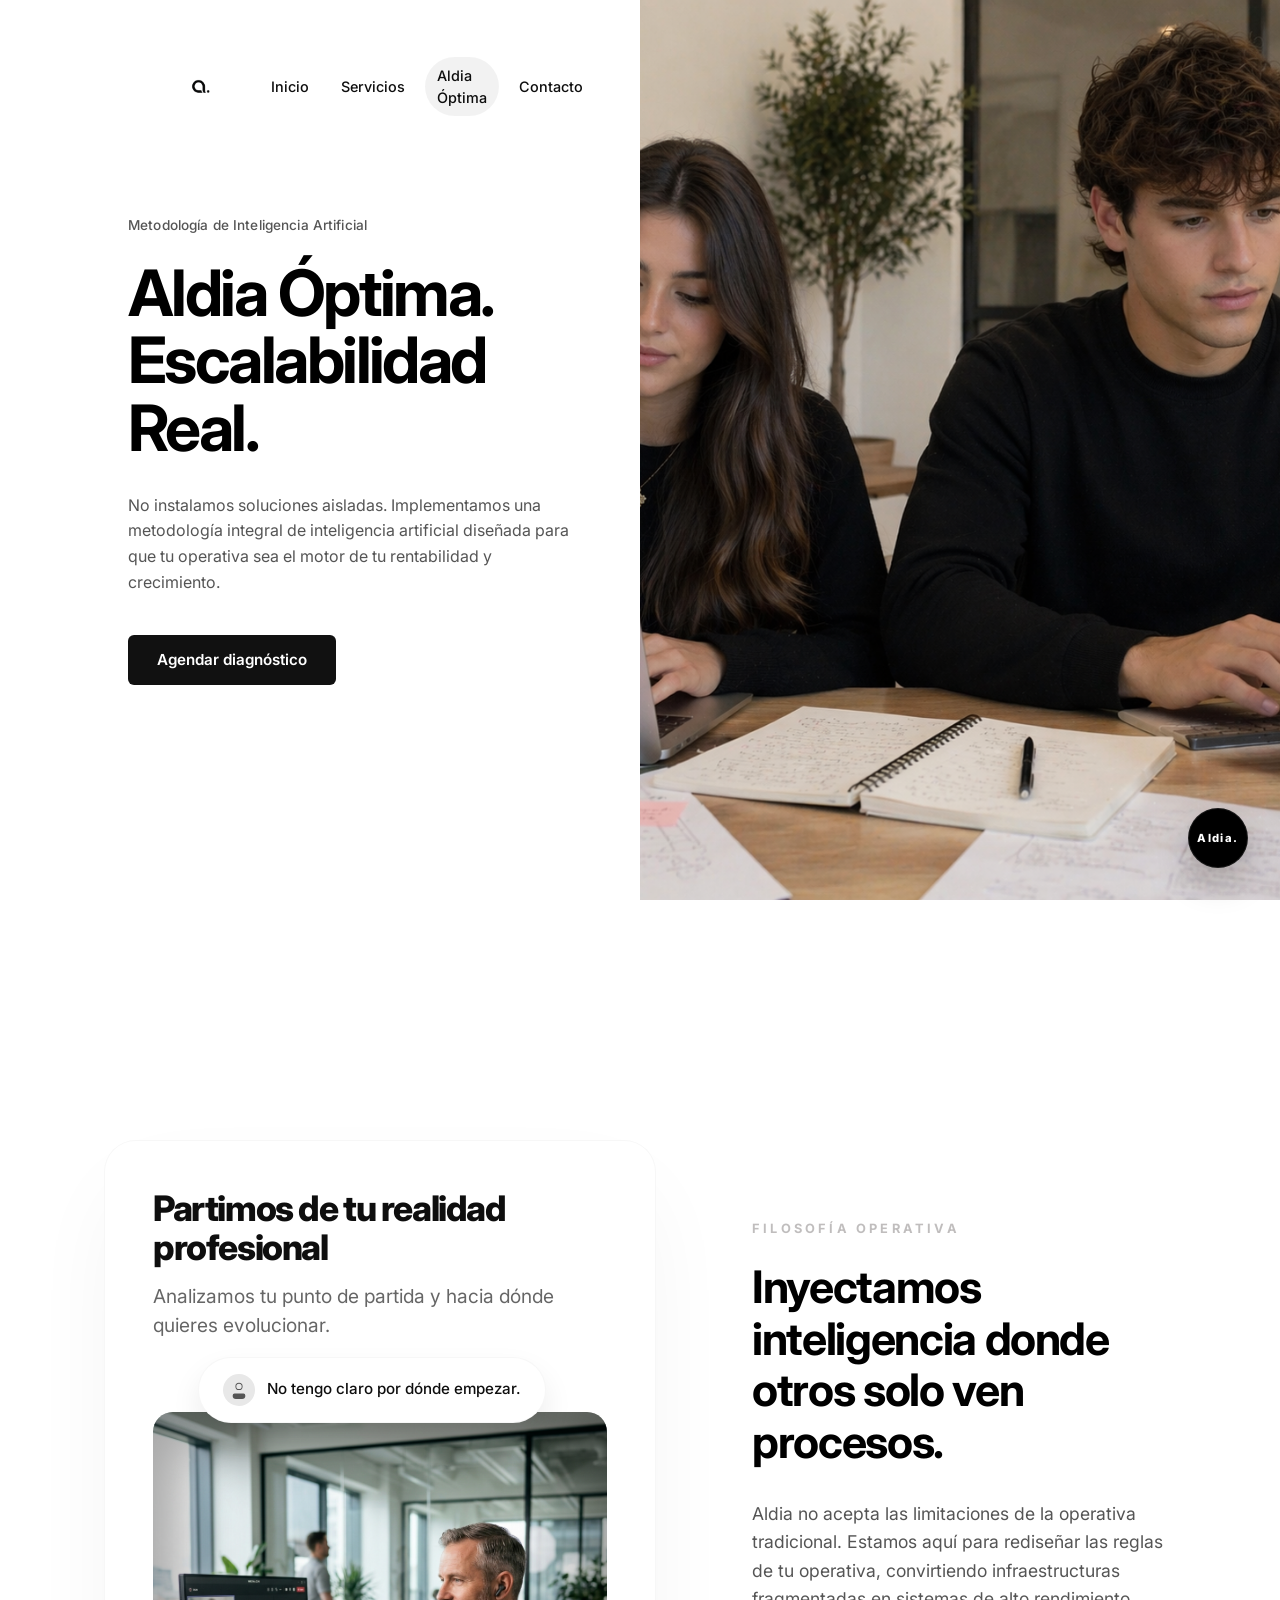
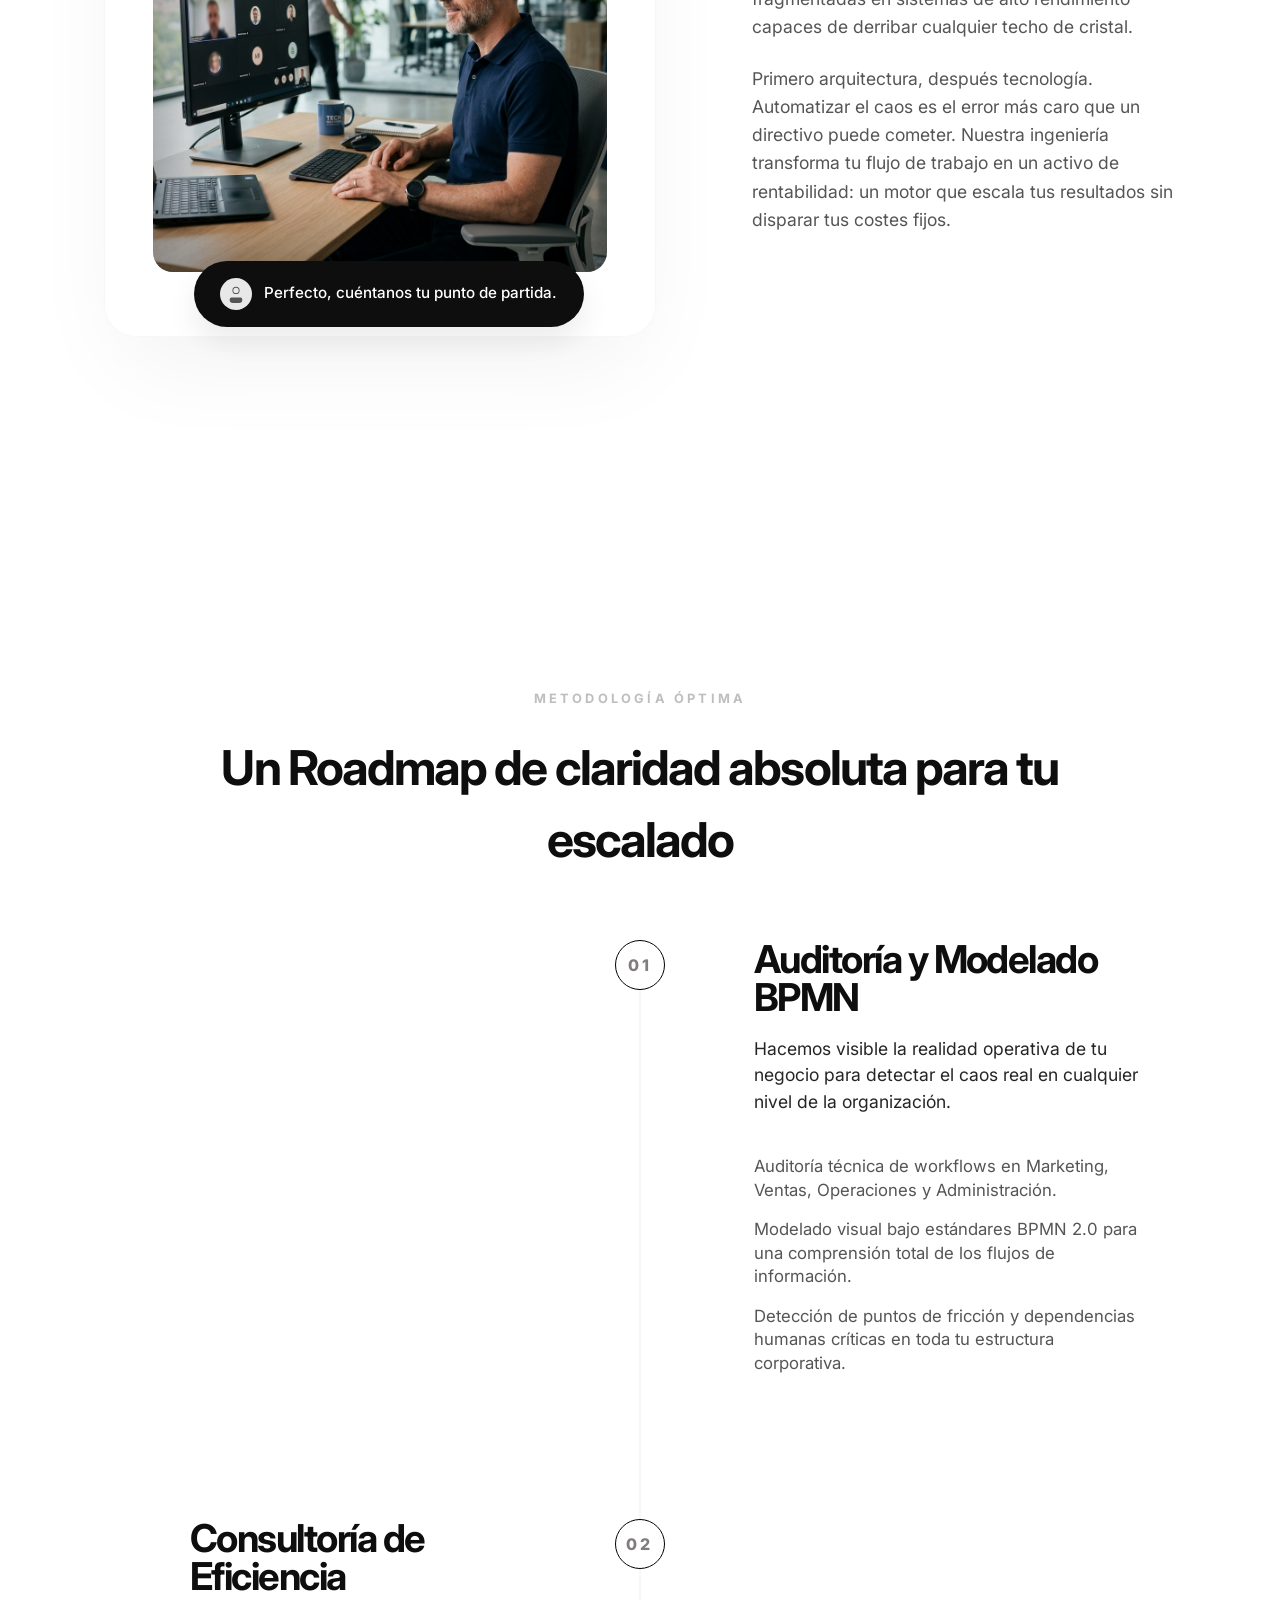
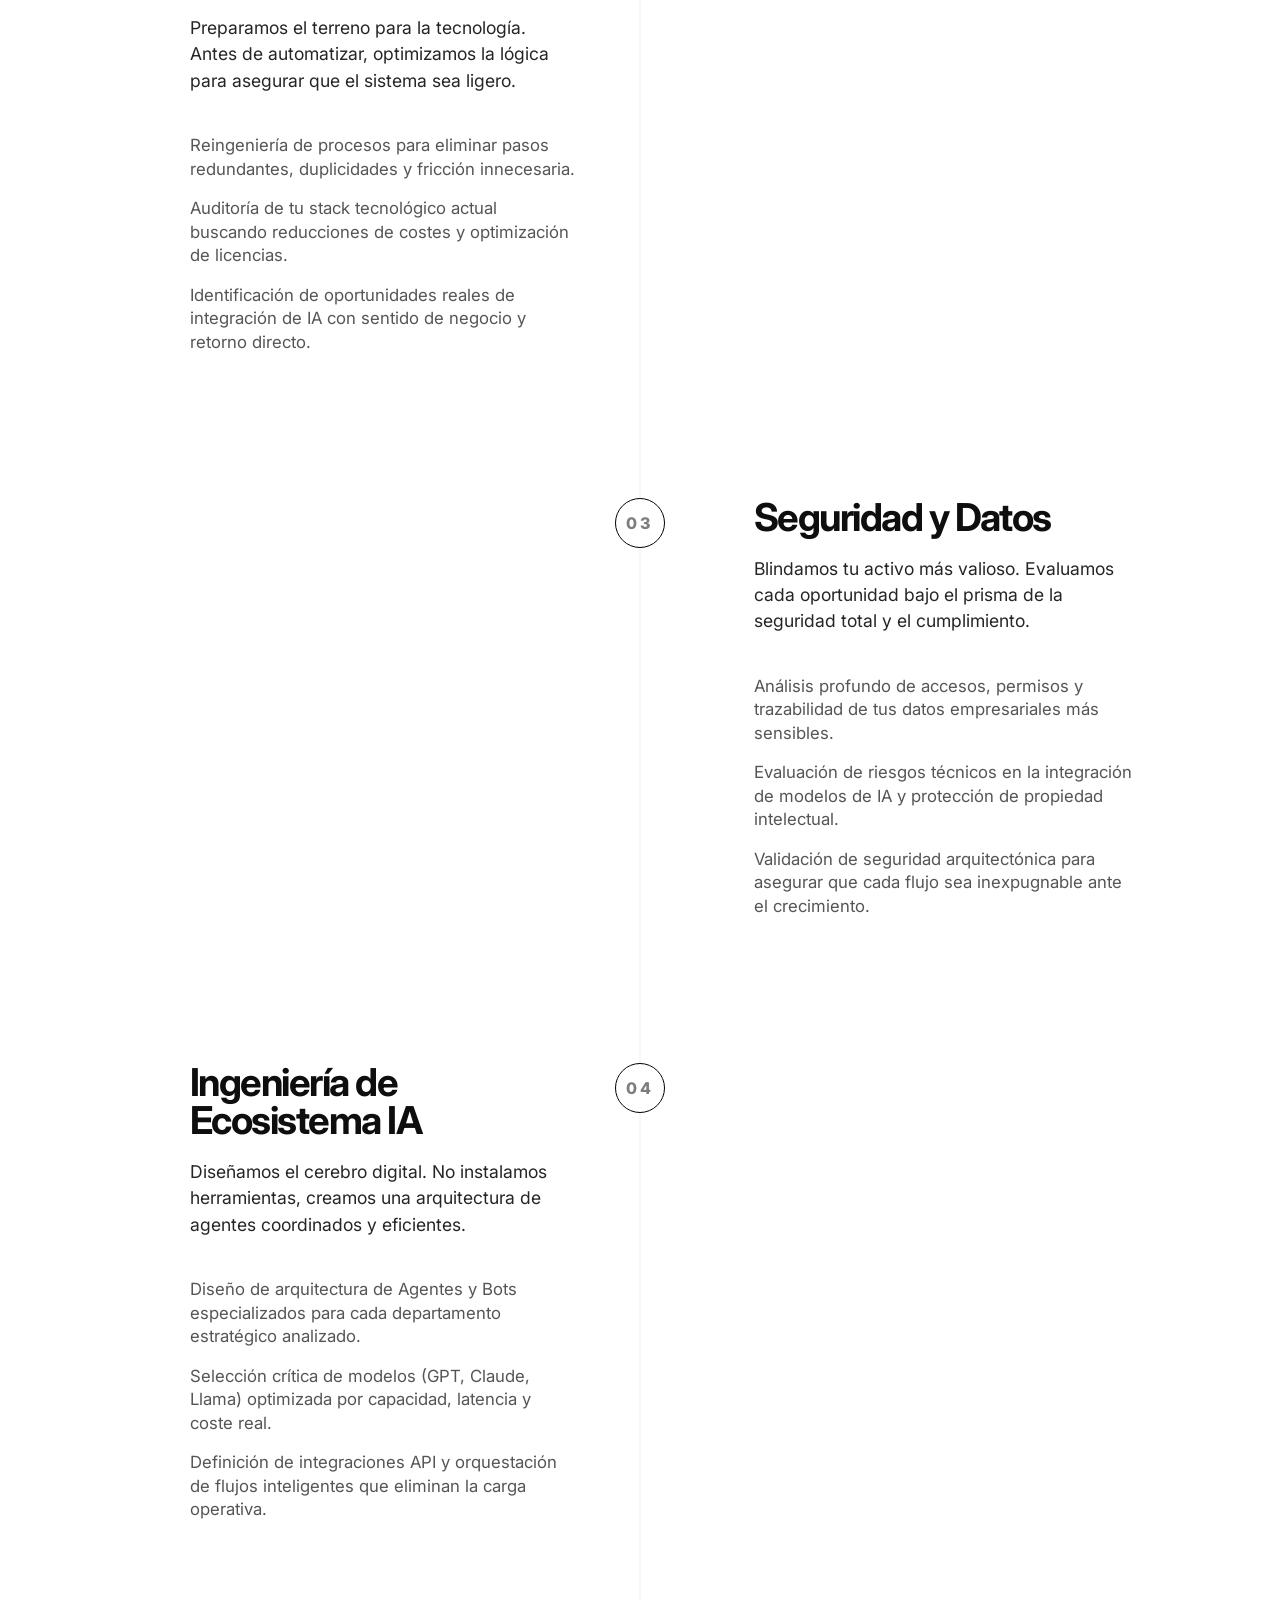
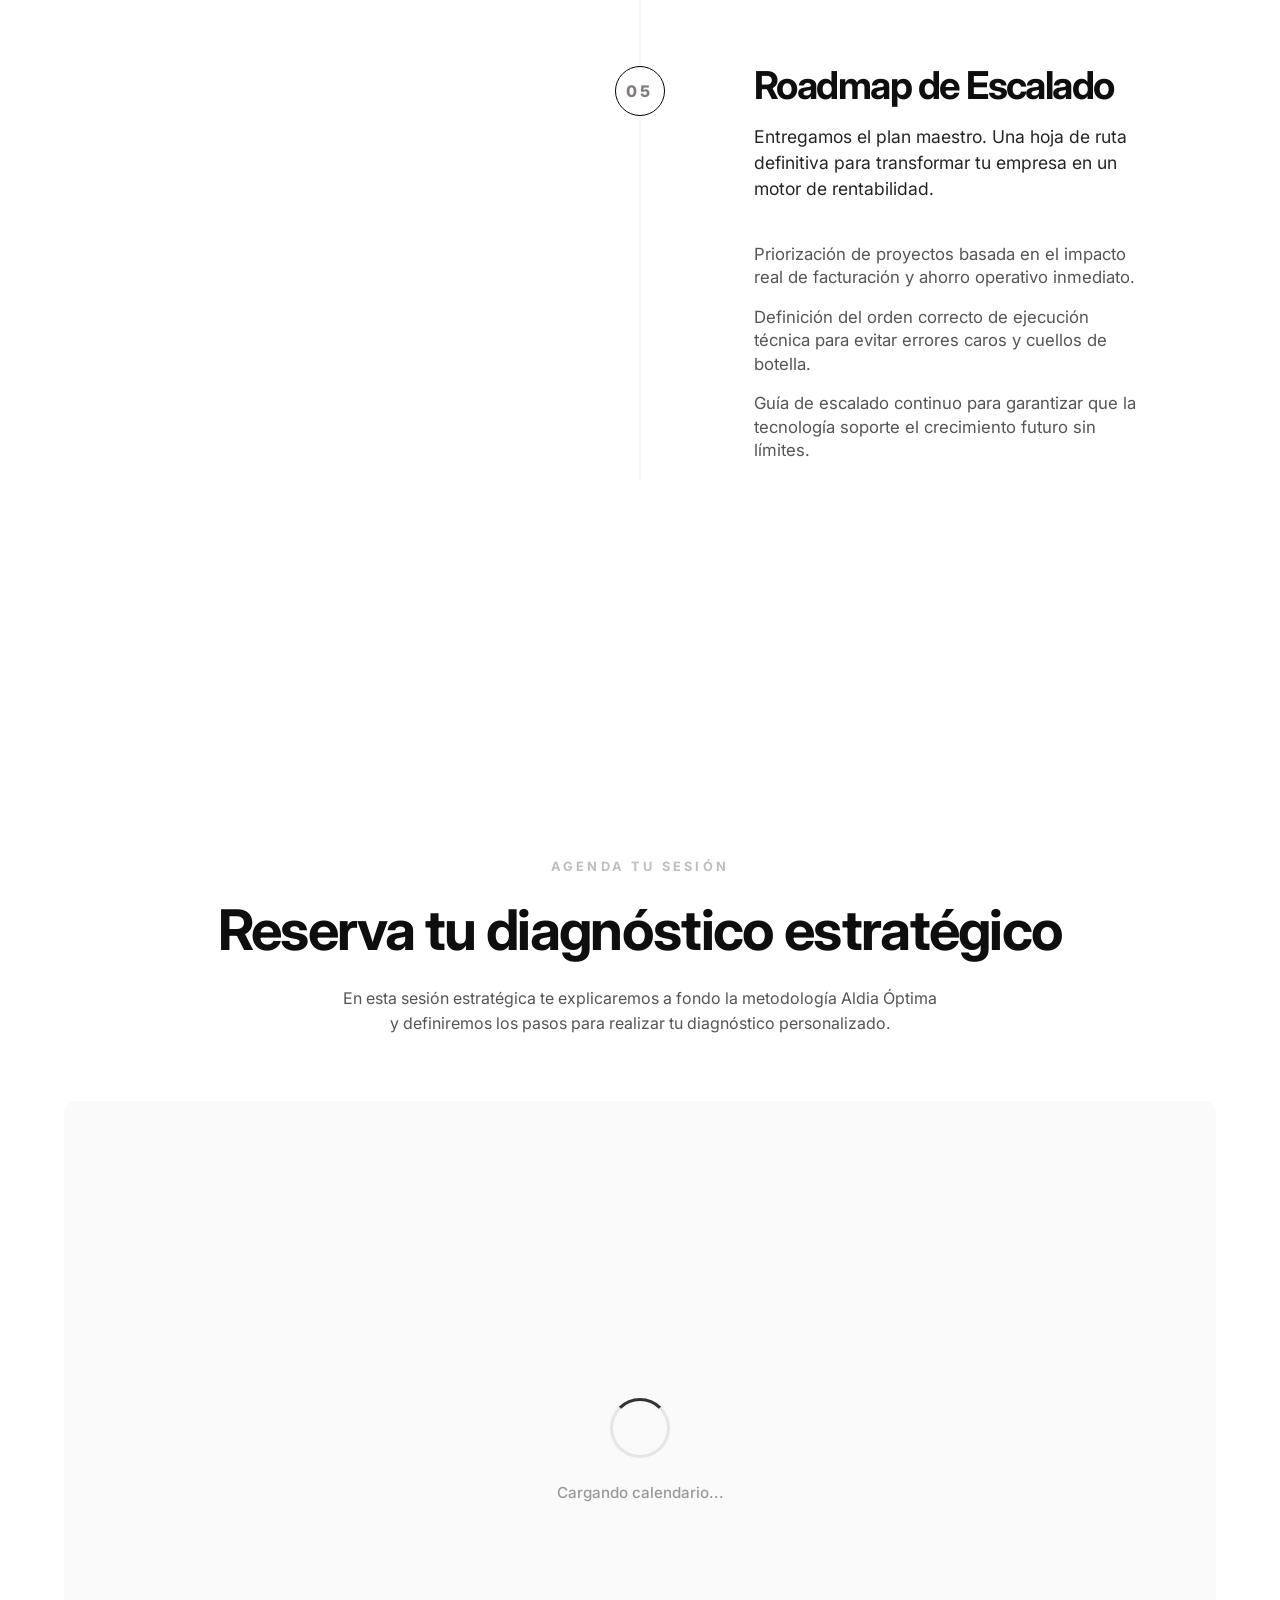
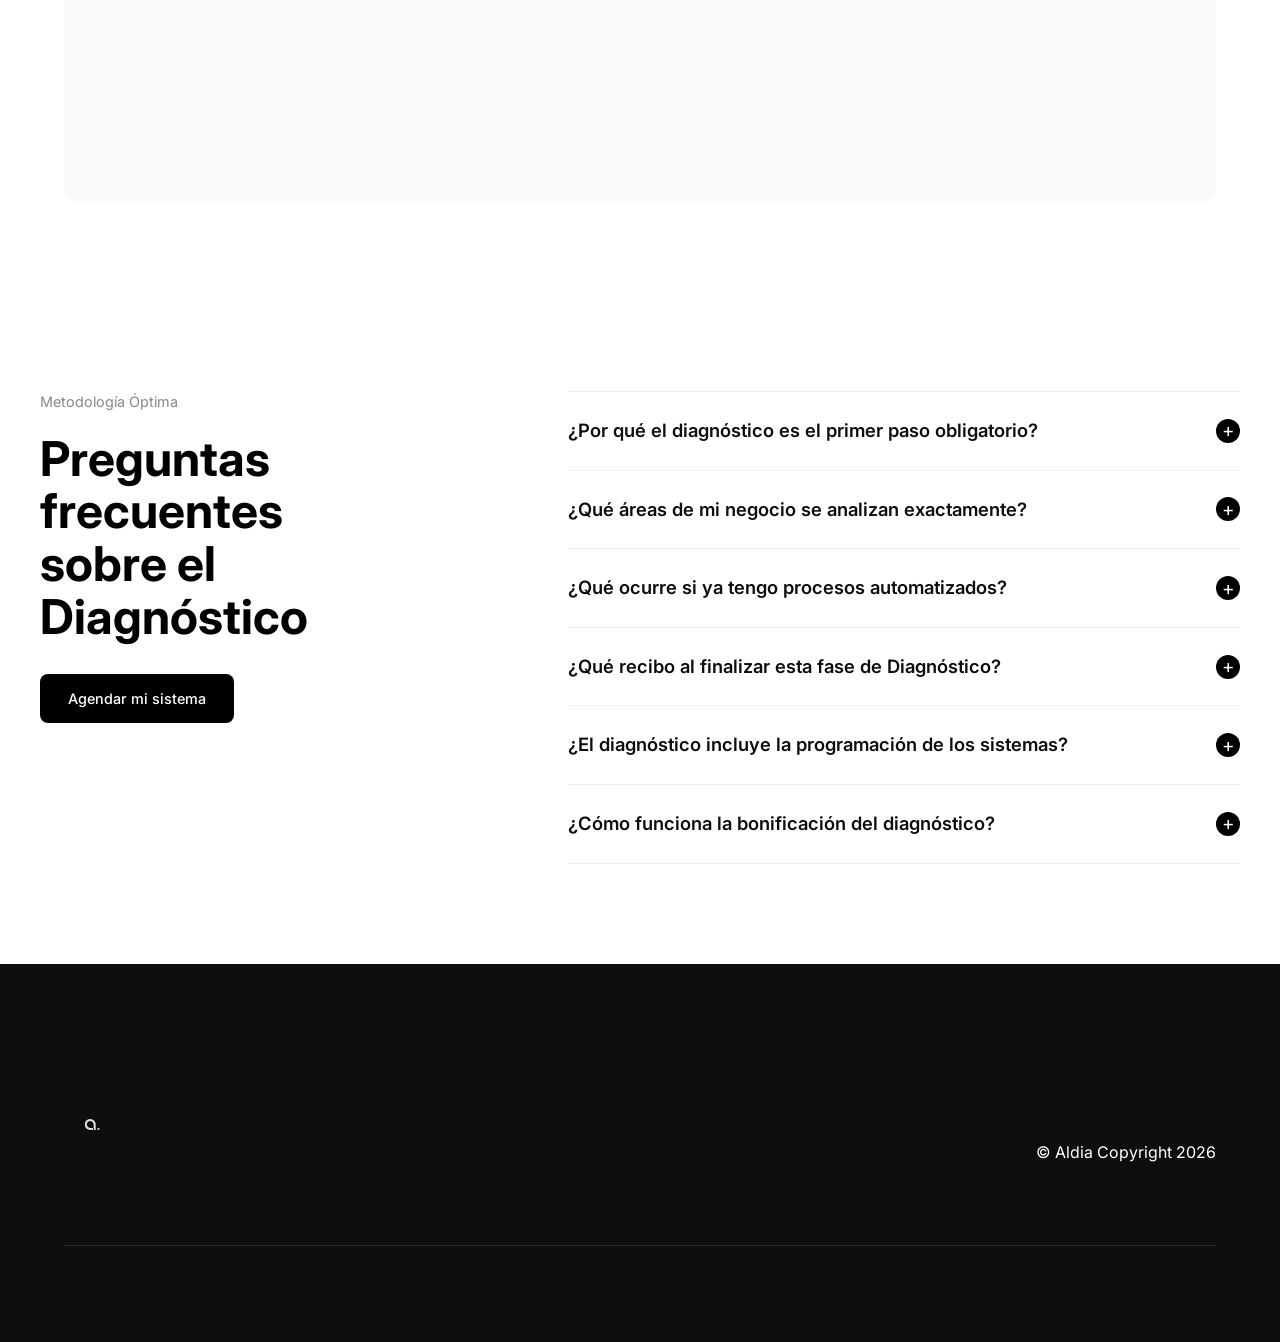
==== Documents/Freelance/Aldia/aldiaooptima.html @ ea944f13 "sdasd" ====
<!DOCTYPE html>
<html lang="es">

<head>
  <meta charset="UTF-8">
  <meta name="viewport" content="width=device-width, initial-scale=1.0">
  <title>Aldia Óptima - Metodología de Inteligencia Artificial</title>

  <!-- Fuente moderna (Inter) -->
  <link rel="preconnect" href="https://fonts.googleapis.com">
  <link rel="preconnect" href="https://fonts.gstatic.com" crossorigin>
  <link href="https://fonts.googleapis.com/css2?family=Inter:wght@400;500;600;700;800&display=swap" rel="stylesheet">

  <!-- Preconnect Calendly para carga rápida -->
  <link rel="preconnect" href="https://calendly.com">
  <link rel="preconnect" href="https://assets.calendly.com">
  <link rel="dns-prefetch" href="https://calendly.com">
  <link rel="dns-prefetch" href="https://assets.calendly.com">
  <link rel="preload" href="https://assets.calendly.com/assets/external/widget.js" as="script">
  <link rel="preload" href="./assets/chicossudadera.png" as="image" fetchpriority="high">
  
  <!-- Estilos -->
  <link rel="stylesheet" href="./styles/style.css">
  <link rel="stylesheet" href="./styles/preload.css">
  <style>
    /* Navbar solo en la zona blanca (izquierda) */
    .navbar {
      width: 50%;
      justify-content: flex-start;
      display: flex;
    }

    .nav-container {
      justify-content: flex-start;
      margin-left: 80px;
      margin-top: 30px;
      max-width: none;
    }

    /* Estilos Booking (Calendly) */
    .booking-section {
      padding: var(--section-padding) 5%;
      background-color: var(--bg-white);
    }

    .booking-container {
      max-width: var(--container-max);
      margin: 0 auto;
    }

    .booking-header {
      margin-bottom: 4rem;
      text-align: center;
    }

    .booking-header h2 {
      font-size: var(--font-h2);
      line-height: 1.1;
      margin-bottom: 1.5rem;
      letter-spacing: -0.03em;
    }

    .booking-header p {
      font-size: var(--font-body);
      color: var(--text-muted);
      max-width: 600px;
      margin: 0 auto;
      line-height: 1.6;
    }

    @media (max-width: 768px) {
      .booking-section {
        padding: 4rem 5%;
      }

      .calendly-inline-widget {
        height: 600px !important;
      }
    }

    /* Estilos para la Card de Realidad Profesional */
    .optima-real-card {
      background: white;
      border-radius: 32px;
      padding: 3rem;
      box-shadow: 0 40px 100px -20px rgba(0, 0, 0, 0.06);
      display: flex;
      flex-direction: column;
      gap: 2.5rem;
      width: 100%;
      border: 1px solid rgba(0, 0, 0, 0.03);
    }

    .optima-card-header h3 {
      font-size: 2.2rem;
      font-weight: 800;
      line-height: 1.1;
      margin-bottom: 1rem;
      letter-spacing: -0.04em;
    }

    .optima-card-header p {
      font-size: 1.2rem;
      color: #666;
      line-height: 1.5;
    }

    .optima-card-video {
      position: relative;
      border-radius: 20px;
      aspect-ratio: 16/10;
      background: #f0f0f0;
      margin-bottom: 1rem;
    }

    .optima-card-video::after {
      content: '';
      position: absolute;
      inset: 0;
      border-radius: 20px;
      box-shadow: inset 0 0 60px 30px rgba(0, 0, 0, 0.35);
      pointer-events: none;
      z-index: 3;
    }

    .optima-card-video img {
      width: 100%;
      height: 100%;
      object-fit: cover;
      border-radius: 20px;
    }

    .chat-bubble {
      position: absolute;
      background: white;
      padding: 1rem 1.5rem;
      border-radius: 100px;
      font-size: 0.95rem;
      font-weight: 500;
      box-shadow: 0 15px 30px rgba(0, 0, 0, 0.08);
      display: flex;
      align-items: center;
      gap: 12px;
      z-index: 5;
      white-space: nowrap;
    }

    .chat-icon {
      width: 32px;
      height: 32px;
      border-radius: 50%;
      display: flex;
      align-items: center;
      justify-content: center;
      flex-shrink: 0;
    }

    .chat-icon-user {
      background: #e8e8e8;
    }

    .chat-icon-user svg {
      width: 18px;
      height: 18px;
      fill: #555;
    }

    .chat-icon-aldia {
      background: white;
      background-image: url('./assets/logo.png');
      background-size: 60%;
      background-repeat: no-repeat;
      background-position: center;
    }

    .chat-user {
      top: -12%;
      left: 10%;
    }

    .chat-aldia {
      bottom: -12%;
      right: 5%;
      background: #0e0e0e;
      color: white;
      padding: 1rem 1.6rem;
    }

    .video-overlay-icon {
      position: absolute;
      bottom: 20px;
      left: 20px;
      background: rgba(255, 255, 255, 0.15);
      backdrop-filter: blur(12px);
      -webkit-backdrop-filter: blur(12px);
      padding: 10px;
      border-radius: 12px;
      display: flex;
      border: 1px solid rgba(255, 255, 255, 0.2);
    }

    /* Ajustes móviles */
    @media (max-width: 768px) {

      /* Navbar: full width on mobile */
      .navbar {
        width: 100% !important;
      }

      .nav-container {
        margin-left: 20px !important;
        margin-top: 15px !important;
      }

      /* Hero intro: stack vertically */
      .optima-intro-full {
        margin-bottom: 4rem !important;
      }

      .optima-intro-content {
        padding: 40px 6% !important;
      }

      .optima-main-title {
        font-size: clamp(2rem, 7vw, 2.8rem) !important;
      }

      .optima-main-desc {
        font-size: 0.95rem !important;
        max-width: 100% !important;
      }

      /* Card de Realidad Profesional */
      .optima-real-card {
        padding: 2.5rem 8% !important;
        border-radius: 0 !important; /* Sin bordes redondeados en los lados para ser full-width */
        width: 100% !important;
        border-left: none;
        border-right: none;
        gap: 1.5rem;
      }

      .optima-card-header h3 {
        font-size: 1.5rem;
      }

      .optima-card-header p {
        font-size: 1rem;
      }

      .optima-logic {
        padding: 0 !important; /* Quitamos padding lateral para que la foto ocupe todo el ancho */
        gap: 3rem !important;
        margin-bottom: 5rem !important;
      }

      .optima-logic-text {
        padding: 0 8%; /* Mantenemos el padding solo para el texto de abajo */
      }

      .optima-card-video {
        aspect-ratio: 16/12;
        margin-top: 1rem !important;
      }

      .optima-card-video::after {
        box-shadow: inset 0 0 40px 20px rgba(0, 0, 0, 0.3);
      }

      .optima-step-num {
        width: 36px !important;
        height: 36px !important;
        font-size: 0.8rem !important;
      }

      /* Ocultar burbujas en móvil */
      .chat-bubble {
        display: none !important;
      }

      /* Roadmap Mobile Padding */
      .optima-timeline-section {
        padding: 4rem 10% !important;
      }

      .optima-step {
        margin-bottom: 4rem !important;
      }

      .mobile-hide {
        display: none !important;
      }

      /* Booking / Calendly */
      .booking-section {
        padding: 4rem 5%;
      }

      .booking-header {
        margin-bottom: 2rem;
      }

      .booking-header h2 {
        font-size: 1.8rem !important;
      }

      .booking-header p {
        font-size: 0.9rem;
      }

      .calendly-inline-widget {
        height: 600px !important;
      }

      /* FAQ */
      .faq-container {
        flex-direction: column !important;
        gap: 2rem !important;
      }

      .faq-left {
        text-align: left !important;
      }

      .faq-title {
        font-size: 1.6rem !important;
      }

      .faq-question h3 {
        font-size: 0.88rem !important;
      }

      .faq-answer {
        font-size: 0.85rem !important;
      }

      /* Footer */
      .main-footer {
        padding: 3rem 5% !important;
      }

      @media (max-width: 768px) {
        #aldia-chat-window {
          width: calc(100vw - 2rem);
          height: 60vh;
          right: 1rem;
          bottom: 5.5rem;
        }
        #aldia-chat-trigger {
          bottom: 1.5rem;
          right: 1.5rem;
        }
      }
    }
  </style>
</head>

<body>

  <!-- Global Preloader -->
  <div class="aldia-preloader" id="aldiaPreloader">
    <div class="preload-brand">
      <span class="preload-text">aldia</span><div class="preload-dot"></div>
    </div>
  </div>

  <!-- ========== NAVBAR ========== -->
  <header class="navbar">
    <nav class="nav-container">
      <ul class="nav-links">
        <li>
          <a href="index.html" class="nav-logo-link">
            <img src="./assets/logo.png" alt="Aldia Logo" class="nav-logo">
          </a>
        </li>
        <li><a href="index.html">Inicio</a></li>
        <li class="has-dropdown">
          <a href="servicios.html">Servicios</a>
          <div class="dropdown-menu">
            <span class="dropdown-title">Nuestros Servicios</span>
            <ul class="dropdown-list">
              <li><a href="servicios.html#diagnostico" class="dropdown-item">Diagnóstico Personalizado
                  <span>→</span></a></li>
              <li><a href="servicios.html#automatizacion" class="dropdown-item">Automatización de Procesos
                  <span>→</span></a></li>
              <li><a href="servicios.html#bots" class="dropdown-item">Bots con IA <span>→</span></a></li>
              <li><a href="servicios.html#corporativa" class="dropdown-item">Web Corporativa <span>→</span></a></li>
              <li><a href="servicios.html#powerapps" class="dropdown-item">Microsoft Power Platform <span>→</span></a>
              </li>
            </ul>
          </div>
        </li>
        <li><a href="aldiaooptima.html" class="active">Aldia Óptima</a></li>
        <li><a href="index.html#contact-section">Contacto</a></li>
      </ul>
    </nav>
  </header>

  <!-- ========== MOBILE NAV ========== -->
  <button class="mobile-toggle" id="menuToggle">
    <svg viewBox="0 0 24 24" fill="none" stroke="currentColor" stroke-width="2" stroke-linecap="round" stroke-linejoin="round">
      <line x1="3" y1="12" x2="21" y2="12"></line>
      <line x1="3" y1="6" x2="21" y2="6"></line>
      <line x1="3" y1="18" x2="21" y2="18"></line>
    </svg>
  </button>

  <div class="mobile-overlay" id="mobileOverlay">
    <div class="mobile-overlay-header">
      <img src="./assets/logo.png" alt="Aldia Logo" class="mobile-logo">
      <button class="close-mobile-menu" id="closeMenu">&times;</button>
    </div>
    <nav>
      <ul class="mobile-nav-links">
        <li><a href="index.html">Inicio</a></li>
        <li><a href="servicios.html">Servicios</a></li>
        <li><a href="aldiaooptima.html" class="active">Aldia Óptima</a></li>
        <li><a href="index.html#contact-section">Contacto</a></li>
      </ul>
    </nav>
  </div>

  <script>
    const menuToggle = document.getElementById('menuToggle');
    const mobileOverlay = document.getElementById('mobileOverlay');
    const closeMenu = document.getElementById('closeMenu');

    menuToggle.addEventListener('click', () => {
      mobileOverlay.classList.add('active');
      document.body.style.overflow = 'hidden';
    });

    closeMenu.addEventListener('click', () => {
      mobileOverlay.classList.remove('active');
      document.body.style.overflow = '';
    });

    document.querySelectorAll('.mobile-nav-links a').forEach(link => {
      link.addEventListener('click', () => {
        mobileOverlay.classList.remove('active');
        document.body.style.overflow = '';
      });
    });
  </script>

  <!-- ========== HERO ÓPTIMA ========== -->
  <section class="optima-section">
    <!-- 1. Intro Split (Copia exacta de Hero index, pero invertido 50/50) -->
    <div class="optima-intro-full">
      <div class="optima-intro-content reveal-up">
        <span class="optima-hero-tag">Metodología de Inteligencia Artificial</span>
        <h2 class="optima-main-title">Aldia Óptima.<br>Escalabilidad Real.</h2>
        <p class="optima-main-desc">No instalamos soluciones aisladas. Implementamos una metodología integral de
          inteligencia artificial diseñada para que tu operativa sea el motor de tu rentabilidad y crecimiento.</p>
        <a href="#calendly" class="optima-hero-btn">Agendar diagnóstico</a>
      </div>
      <div class="optima-intro-visual">
        <img src="./assets/chicossudadera.png" alt="Equipo Aldia Óptima" fetchpriority="high" loading="eager">
      </div>
    </div>

    <div class="optima-container">
      <!-- 3. Philosophy Split (Optimized) -->
      <div class="optima-logic">
        <div class="optima-logic-visuals reveal-up">
          <!-- Card Visual (Realidad Profesional) -->
          <div class="optima-real-card">
            <div class="optima-card-header">
              <h3>Partimos de tu realidad profesional</h3>
              <p>Analizamos tu punto de partida y hacia dónde quieres evolucionar.</p>
            </div>

            <!-- Foto de Aldia Óptima (Diagnóstico) -->


            <div class="optima-card-video" style="margin-top: 2rem;">
              <img src="./assets/video_call_diagnostico.png" alt="Diagnóstico Aldia">
              <div class="chat-bubble chat-user">
                <div class="chat-icon chat-icon-user">
                  <svg xmlns="http://www.w3.org/2000/svg" viewBox="0 0 20 20">
                    <path
                      d="M10 2a4 4 0 100 8 4 4 0 000-8zM7 6a3 3 0 116 0 3 3 0 01-6 0zm-2 8a2 2 0 00-2 2v1c0 1.691 1.283 3 3.5 3h7c2.217 0 3.5-1.309 3.5-3v-1a2 2 0 00-2-2H5z" />
                  </svg>
                </div>
                <span>No tengo claro por dónde empezar.</span>
              </div>
              <div class="chat-bubble chat-aldia">
                <div class="chat-icon chat-icon-user">
                  <svg xmlns="http://www.w3.org/2000/svg" viewBox="0 0 20 20">
                    <path
                      d="M10 2a4 4 0 100 8 4 4 0 000-8zM7 6a3 3 0 116 0 3 3 0 01-6 0zm-2 8a2 2 0 00-2 2v1c0 1.691 1.283 3 3.5 3h7c2.217 0 3.5-1.309 3.5-3v-1a2 2 0 00-2-2H5z" />
                  </svg>
                </div>
                <span>Perfecto, cuéntanos tu punto de partida.</span>
              </div>
            </div>
          </div>

        </div>
        <div class="optima-logic-text reveal-up delay-1">
          <span class="optima-tag">Filosofía Operativa</span>
          <h2>Inyectamos inteligencia donde otros solo ven procesos.</h2>
          <p>Aldia no acepta las limitaciones de la operativa tradicional. Estamos aquí para rediseñar las reglas de tu
            operativa, convirtiendo infraestructuras fragmentadas en sistemas de alto rendimiento capaces de derribar
            cualquier techo de cristal.</p>
          <p class="mobile-hide">Primero arquitectura, después tecnología. Automatizar el caos es el error más caro que un directivo puede
            cometer. Nuestra ingeniería transforma tu flujo de trabajo en un activo de rentabilidad: un motor que escala
            tus resultados sin disparar tus costes fijos.</p>
        </div>
      </div>

      <!-- 4. Timeline Process (Expanded & Authoritative) -->
      <div class="optima-timeline-section">
        <div class="optima-timeline-header reveal-up">
          <span class="optima-tag">Metodología Óptima</span>
          <h2>Un Roadmap de claridad absoluta para tu escalado</h2>
        </div>

        <div class="optima-timeline-container">
          <div class="optima-timeline-line"></div>

          <!-- Phase 1 -->
          <div class="optima-step reveal-up">
            <span class="optima-step-num">01</span>
            <div class="optima-step-content">
              <h3>Auditoría y Modelado BPMN</h3>
              <p>Hacemos visible la realidad operativa de tu negocio para detectar el caos real en cualquier nivel de la
                organización.</p>
              <ul class="optima-step-list">
                <li>Auditoría técnica de workflows en Marketing, Ventas, Operaciones y Administración.</li>
                <li>Modelado visual bajo estándares BPMN 2.0 para una comprensión total de los flujos de información.
                </li>
                <li>Detección de puntos de fricción y dependencias humanas críticas en toda tu estructura corporativa.
                </li>
              </ul>
            </div>
          </div>

          <!-- Phase 2 -->
          <div class="optima-step reveal-up">
            <span class="optima-step-num">02</span>
            <div class="optima-step-content">
              <h3>Consultoría de Eficiencia</h3>
              <p>Preparamos el terreno para la tecnología. Antes de automatizar, optimizamos la lógica para asegurar que
                el sistema sea ligero.</p>
              <ul class="optima-step-list">
                <li>Reingeniería de procesos para eliminar pasos redundantes, duplicidades y fricción innecesaria.</li>
                <li>Auditoría de tu stack tecnológico actual buscando reducciones de costes y optimización de licencias.
                </li>
                <li>Identificación de oportunidades reales de integración de IA con sentido de negocio y retorno
                  directo.</li>
              </ul>
            </div>
          </div>

          <!-- Phase 3 -->
          <div class="optima-step reveal-up">
            <span class="optima-step-num">03</span>
            <div class="optima-step-content">
              <h3>Seguridad y Datos</h3>
              <p>Blindamos tu activo más valioso. Evaluamos cada oportunidad bajo el prisma de la seguridad total y el
                cumplimiento.</p>
              <ul class="optima-step-list">
                <li>Análisis profundo de accesos, permisos y trazabilidad de tus datos empresariales más sensibles.</li>
                <li>Evaluación de riesgos técnicos en la integración de modelos de IA y protección de propiedad
                  intelectual.</li>
                <li>Validación de seguridad arquitectónica para asegurar que cada flujo sea inexpugnable ante el
                  crecimiento.</li>
              </ul>
            </div>
          </div>

          <!-- Phase 4 -->
          <div class="optima-step reveal-up">
            <span class="optima-step-num">04</span>
            <div class="optima-step-content">
              <h3>Ingeniería de Ecosistema IA</h3>
              <p>Diseñamos el cerebro digital. No instalamos herramientas, creamos una arquitectura de agentes
                coordinados y eficientes.</p>
              <ul class="optima-step-list">
                <li>Diseño de arquitectura de Agentes y Bots especializados para cada departamento estratégico
                  analizado.</li>
                <li>Selección crítica de modelos (GPT, Claude, Llama) optimizada por capacidad, latencia y coste real.
                </li>
                <li>Definición de integraciones API y orquestación de flujos inteligentes que eliminan la carga
                  operativa.</li>
              </ul>
            </div>
          </div>

          <!-- Phase 5 -->
          <div class="optima-step reveal-up">
            <span class="optima-step-num">05</span>
            <div class="optima-step-content">
              <h3>Roadmap de Escalado</h3>
              <p>Entregamos el plan maestro. Una hoja de ruta definitiva para transformar tu empresa en un motor de
                rentabilidad.</p>
              <ul class="optima-step-list">
                <li>Priorización de proyectos basada en el impacto real de facturación y ahorro operativo inmediato.
                </li>
                <li>Definición del orden correcto de ejecución técnica para evitar errores caros y cuellos de botella.
                </li>
                <li>Guía de escalado continuo para garantizar que la tecnología soporte el crecimiento futuro sin
                  límites.</li>
              </ul>
            </div>
          </div>
        </div>
      </div>
    </div>
  </section>

  <!-- ========== SECTION: BOOKING (CALENDLY) ========== -->
  <section class="booking-section reveal-up" id="calendly">
    <div class="booking-container">
      <div class="booking-header">
        <span class="optima-tag">Agenda tu sesión</span>
        <h2>Reserva tu diagnóstico estratégico</h2>
        <p>En esta sesión estratégica te explicaremos a fondo la metodología Aldia Óptima y definiremos los pasos para
          realizar tu diagnóstico personalizado.</p>
      </div>

      <!-- Principio del widget integrado de Calendly -->
      <div class="calendly-wrapper" style="position: relative; min-height: 700px;">
        <!-- Skeleton loader -->
        <div class="calendly-skeleton" id="calendly-skeleton"
          style="position: absolute; inset: 0; display: flex; flex-direction: column; align-items: center; justify-content: center; gap: 1.5rem; background: #fafafa; border-radius: 12px;">
          <div
            style="width: 60px; height: 60px; border: 3px solid #e5e5e5; border-top-color: #333; border-radius: 50%; animation: spin 0.8s linear infinite;">
          </div>
          <p style="color: #999; font-size: 0.95rem; font-weight: 500;">Cargando calendario...</p>
        </div>
        <style>
          @keyframes spin {
            to {
              transform: rotate(360deg);
            }
          }
        </style>
        <div class="calendly-inline-widget" data-url="https://calendly.com/aldiasoftware/45min"
          style="min-width:320px;height:700px; border: none; border-radius: 12px; overflow: hidden;">
        </div>
      </div>
      <script type="text/javascript" src="https://assets.calendly.com/assets/external/widget.js" async
        onload="setTimeout(function(){ var s = document.getElementById('calendly-skeleton'); if(s) s.style.display='none'; }, 1500);"></script>
      <!-- Final del widget integrado de Calendly -->
    </div>
  </section>

  <!-- ========== SECTION: FAQ ========== -->
  <section class="faq-section reveal-up">
    <div class="faq-container">
      <div class="faq-left">
        <p class="faq-tag">Metodología Óptima</p>
        <h2 class="faq-title">Preguntas frecuentes<br>sobre el Diagnóstico</h2>
        <a href="#calendly" class="faq-btn">Agendar mi sistema</a>
      </div>

      <div class="faq-list">
        <div class="faq-item">
          <div class="faq-question">
            <h3>¿Por qué el diagnóstico es el primer paso obligatorio?</h3>
            <span class="faq-icon">+</span>
          </div>
          <div class="faq-answer">
            Implementar IA sobre procesos desordenados es el error más caro para un directivo. El diagnóstico
            protege tu inversión al asegurar que cada automatización se inyecte sobre una base operativa optimizada
            y segura.
          </div>
        </div>

        <div class="faq-item">
          <div class="faq-question">
            <h3>¿Qué áreas de mi negocio se analizan exactamente?</h3>
            <span class="faq-icon">+</span>
          </div>
          <div class="faq-answer">
            Auditamos las 4 áreas críticas: <strong>Marketing, Ventas, Delivery y Administración</strong>. No
            dejamos nada al azar para detectar cuellos de botella y oportunidades reales de escalado con IA.
          </div>
        </div>

        <div class="faq-item">
          <div class="faq-question">
            <h3>¿Qué ocurre si ya tengo procesos automatizados?</h3>
            <span class="faq-icon">+</span>
          </div>
          <div class="faq-answer">
            Los auditamos bajo el estándar Óptima. Analizamos su eficiencia, coste y seguridad técnica para
            integrarlos en el nuevo roadmap o sustituirlos si están frenando tu crecimiento.
          </div>
        </div>

        <div class="faq-item">
          <div class="faq-question">
            <h3>¿Qué recibo al finalizar esta fase de Diagnóstico?</h3>
            <span class="faq-icon">+</span>
          </div>
          <div class="faq-answer">
            Recibes un producto cerrado de claridad: el modelado BPMN 2.0 de tus procesos, una consultoría de
            eficiencia operativa, una auditoría técnica de ciberseguridad, el diseño de arquitectura de tu
            ecosistema de IA y el <strong>Roadmap estratégico de escalado</strong> a medida.
          </div>
        </div>

        <div class="faq-item">
          <div class="faq-question">
            <h3>¿El diagnóstico incluye la programación de los sistemas?</h3>
            <span class="faq-icon">+</span>
          </div>
          <div class="faq-answer">
            No. El diagnóstico es arquitectura y consultoría técnica. Es lo que nos permite diseñar exactamente qué
            bots y automatizaciones necesitas. La implementación técnica es la fase siguiente, que escala sobre esta
            base sólida.
          </div>
        </div>

        <div class="faq-item">
          <div class="faq-question">
            <h3>¿Cómo funciona la bonificación del diagnóstico?</h3>
            <span class="faq-icon">+</span>
          </div>
          <div class="faq-answer">
            Si decides avanzar con nosotros para ejecutar el Roadmap en los 30 días posteriores a la entrega,
            <strong>descontamos el 100% del importe del diagnóstico</strong> del presupuesto de implementación. El
            diagnóstico acaba siendo una inversión a coste cero.
          </div>
        </div>
      </div>
    </div>
  </section>

  <script>
    // FAQ Accordion
    document.querySelectorAll('.faq-item').forEach(item => {
      item.addEventListener('click', () => {
        const isActive = item.classList.contains('active');
        document.querySelectorAll('.faq-item').forEach(i => i.classList.remove('active'));
        if (!isActive) item.classList.add('active');
      });
    });
  </script>

  <!-- ========== FOOTER ========== -->
  <footer class="main-footer">
    <div class="footer-container">
      <div class="footer-middle">
        <div class="footer-logo">
          <img src="./assets/logo.png" alt="Aldia Logo">
        </div>
        <div class="footer-copyright">
          © Aldia Copyright 2026
        </div>
      </div>
    </div>
  </footer>

  </footer>

  <!-- Aldia Global Components -->
  <link rel="stylesheet" href="./styles/chat.css">
  <script src="./scripts/chat.js"></script>
  <script src="./scripts/preload.js"></script>

  <script>
    // Intersection Observer para las animaciones de scroll
    document.addEventListener("DOMContentLoaded", function () {
      const observer = new IntersectionObserver((entries) => {
        entries.forEach(entry => {
          if (entry.isIntersecting) {
            entry.target.classList.add('active');
            observer.unobserve(entry.target);
          }
        });
      }, { threshold: 0.15 });

      document.querySelectorAll('.reveal-up').forEach(el => observer.observe(el));
    });
  </script>

</body>

</html>
---- Documents/Freelance/Aldia/styles/style.css ----
/* ================= VARIABLES & RESET ================= */
section {
  overflow-x: clip;
}

:root {
  /* Colors - Refined Palette */
  --bg-color: #F7F7F7;
  --bg-white: #FFFFFF;
  --text-dark: #0e0e0e;
  --text-muted: #555555;
  --text-light: #817d7d;
  --accent: #000000;

  /* Typography */
  --font-main: 'Inter', -apple-system, BlinkMacSystemFont, 'Segoe UI', Roboto, sans-serif;

  /* Fluid Typography - Scales between 320px and 1440px */
  --font-h1: clamp(2.5rem, 6vw, 4.5rem);
  --font-h2: clamp(2rem, 5vw, 3.5rem);
  --font-h3: clamp(1.25rem, 3vw, 1.75rem);
  --font-body: clamp(1rem, 1.2vw, 1.15rem);

  /* Spacing */
  --section-padding: clamp(4rem, 10vh, 10rem);
  --container-max: 1200px;

  /* Smoothness */
  --transition: all 1s cubic-bezier(0.16, 1, 0.3, 1);
  --radius-sm: 8px;
  --radius-md: 12px;
  --radius-lg: 24px;
}

* {
  margin: 0;
  padding: 0;
  box-sizing: border-box;
  -webkit-font-smoothing: antialiased;
  -moz-osx-font-smoothing: grayscale;
}

body,
html {
  width: 100%;
  overflow-x: hidden;
  background-color: var(--bg-color);
  font-family: var(--font-main);
  color: var(--text-dark);
  scroll-behavior: smooth;
  line-height: 1.5;
}

/* Scrollbar Customization for Mac-like feel */
::-webkit-scrollbar {
  width: 8px;
}

::-webkit-scrollbar-track {
  background: transparent;
}

::-webkit-scrollbar-thumb {
  background: rgba(0, 0, 0, 0.1);
  border-radius: 10px;
}

::-webkit-scrollbar-thumb:hover {
  background: rgba(0, 0, 0, 0.2);
}

/* ================= NAVBAR (Minimalista) ================= */
.navbar {
  position: fixed;
  top: 0;
  left: 0;
  width: 100%;
  padding: 1.5rem 5%;
  z-index: 1000;
  display: flex;
  justify-content: center;
  transition: var(--transition);
  /* Safe area for iPhone notch */
  padding-top: max(1.5rem, env(safe-area-inset-top));
}

.nav-container {
  width: 100%;
  max-width: var(--container-max);
  display: flex;
  justify-content: flex-end;
  pointer-events: none;
  /* Let clicks pass through to content if not on links */
}

.nav-links {
  pointer-events: auto;
  list-style: none;
  display: flex;
  align-items: center;
  gap: 0.5rem;
  padding: 0.2rem 0.75rem;
  background: rgba(255, 255, 255, 0.7);
  backdrop-filter: blur(30px);
  -webkit-backdrop-filter: blur(30px);
  border: none;
  border-radius: 100px;
  box-shadow: none;
  transition: var(--transition);
}

.nav-links:hover {
  background: rgba(255, 255, 255, 0.9);
  box-shadow: 0 15px 18px -8px rgba(0, 0, 0, 0.5);
  transform: translateY(-2px);
}

.nav-logo-link {
  display: flex;
  align-items: center;
  margin-right: 0.5rem;
}

.nav-logo {
  height: 42px;
  width: auto;
  object-fit: contain;
}

.nav-links li {
  display: flex;
  align-items: center;
}

.nav-links a {
  text-decoration: none;
  color: var(--text-dark);
  font-weight: 500;
  font-size: 0.9rem;
  padding: 0.5rem 0.75rem;
  border-radius: 100px;
  transition: var(--transition);
  display: flex;
  align-items: center;
  gap: 4px;
}

.nav-chevron {
  font-size: 0.6rem;
  opacity: 0.5;
  transition: transform 0.3s ease;
  display: inline-block;
}

.has-dropdown:hover .nav-chevron {
  transform: rotate(180deg);
  opacity: 1;
}

.nav-links a:hover,
.nav-links a.active {
  background: rgba(0, 0, 0, 0.05);
}

/* Active link state */
.nav-links a.active {
  background: rgba(0, 0, 0, 0.05);
}

/* ================= DROPDOWN MENU ================= */
.nav-links li {
  position: relative;
}

.dropdown-menu {
  position: absolute;
  top: calc(100% + 15px);
  left: 50%;
  transform: translateX(-50%) translateY(10px);
  background: white;
  min-width: 320px;
  padding: 1.75rem;
  border-radius: var(--radius-lg);
  box-shadow: 0 40px 100px -20px rgba(0, 0, 0, 0.15), 0 30px 60px -30px rgba(0, 0, 0, 0.3);
  opacity: 0;
  visibility: hidden;
  transition: all 0.5s cubic-bezier(0.16, 1, 0.3, 1);
  z-index: 1001;
  border: 1px solid rgba(0, 0, 0, 0.05);
}

/* Arrow for the dropdown */
.dropdown-menu::before {
  content: '';
  position: absolute;
  top: -6px;
  left: 50%;
  transform: translateX(-50%) rotate(45deg);
  width: 12px;
  height: 12px;
  background: white;
  border-left: 1px solid rgba(0, 0, 0, 0.04);
  border-top: 1px solid rgba(0, 0, 0, 0.04);
}

.nav-links li:hover .dropdown-menu {
  opacity: 1;
  visibility: visible;
  transform: translateX(-50%) translateY(0);
}

/* Staggered transition for items */
.nav-links li:hover .dropdown-list li {
  opacity: 1;
  transform: translateY(0);
}

.dropdown-title {
  display: block;
  font-size: 0.75rem;
  font-weight: 700;
  color: var(--text-light);
  margin-bottom: 1rem;
  text-transform: uppercase;
  letter-spacing: 0.1em;
}

.dropdown-list {
  list-style: none;
  padding: 0;
  margin: 0;
  display: flex;
  flex-direction: column;
  gap: 0.15rem;
}

.dropdown-list li {
  display: block;
  width: 100%;
  opacity: 0;
  transform: translateY(10px);
  transition: all 0.4s cubic-bezier(0.16, 1, 0.3, 1);
}

/* Delay each item for a staggered effect */
.dropdown-list li:nth-child(1) {
  transition-delay: 0.05s;
}

.dropdown-list li:nth-child(2) {
  transition-delay: 0.1s;
}

.dropdown-list li:nth-child(3) {
  transition-delay: 0.15s;
}

.dropdown-list li:nth-child(4) {
  transition-delay: 0.2s;
}

.dropdown-list li:nth-child(5) {
  transition-delay: 0.25s;
}

.dropdown-item {
  display: flex !important;
  align-items: center;
  justify-content: space-between;
  text-decoration: none;
  color: var(--text-dark) !important;
  font-size: 0.9rem !important;
  font-weight: 500 !important;
  padding: 0.7rem 0.9rem !important;
  border-radius: var(--radius-md) !important;
  background: transparent !important;
  transition: all 0.3s ease !important;
  white-space: nowrap;
}

.dropdown-item:hover {
  background: rgba(0, 0, 0, 0.04) !important;
  padding-left: 1.2rem !important;
}

.dropdown-item span {
  opacity: 0;
  transform: translateX(-10px);
  transition: all 0.3s ease;
  font-size: 1.1rem;
}

.dropdown-item:hover span {
  opacity: 1;
  transform: translateX(0);
}

/* Services specific container for split layout (logo left, links right) */
.nav-container-servicios {
  width: 100%;
  max-width: var(--container-max);
  display: flex;
  justify-content: flex-start;
  /* Se mantiene a la izquierda */
  align-items: center;
  pointer-events: none;
}

.nav-container-servicios .nav-links {
  pointer-events: auto;
}

/* Re-apply hover styles if they were affected */
.nav-links a:hover,
.nav-links a.active {
  background: rgba(0, 0, 0, 0.05);
  opacity: 1;
}

.nav-container-servicios .nav-logo-link,
.nav-container-servicios .nav-links {
  pointer-events: auto;
}

@media (max-width: 640px) {
  .nav-container-servicios {
    flex-direction: column;
    gap: 1.5rem;
  }
}

@media (max-width: 1024px) {
  .navbar {
    padding: 1rem 5%;
  }
}

@media (max-width: 640px) {
  .nav-links {
    gap: 0.25rem;
    padding: 0.4rem 0.6rem;
  }

  .nav-links a {
    font-size: 0.8rem;
    padding: 0.4rem 0.5rem;
  }

  .nav-logo {
    height: 24px;
  }
}

/* ================= HERO SECTION ================= */
.hero {
  position: relative;
  width: 100%;
  min-height: 100vh;
  background-color: var(--bg-white);
  display: flex;
  align-items: center;
  padding: 0 10%;
  overflow: hidden;
}

.hero-image {
  position: absolute;
  top: 0;
  left: 0;
  width: 60%;
  height: 100%;
  object-fit: contain;
  object-position: left center;
  pointer-events: none;
  z-index: 1;
  opacity: 0.9;
}

.hero-content {
  position: relative;
  z-index: 2;
  margin-left: auto;
  max-width: 600px;
  text-align: right;
  animation: fadeLeft 1.4s cubic-bezier(0.16, 1, 0.3, 1) forwards;
}

.hero-content h1 {
  font-size: var(--font-h1);
  line-height: 1;
  margin-bottom: 2rem;
  font-weight: 700;
  letter-spacing: -0.04em;
  color: var(--text-dark);
}

.hero-content p {
  font-size: var(--font-body);
  line-height: 1.6;
  color: var(--text-muted);
  font-weight: 400;
  max-width: 500px;
  margin-left: auto;
}

@media (max-width: 1024px) {
  .hero {
    flex-direction: column-reverse;
    justify-content: flex-end;
    padding: 10rem 0 4rem;
    /* Removed lateral padding */
    text-align: center;
  }

  .hero-image {
    position: relative;
    width: 100%;
    height: auto;
    aspect-ratio: 4/3;
    object-fit: cover;
    object-position: center;
    margin: 3rem 0 0;
    border-radius: 0;
    /* Full bleed typically has no radius, but I'll keep it subtle if user wants it */
    box-shadow: 0 20px 40px rgba(0, 0, 0, 0.05);
  }

  .hero-content {
    margin: 0;
    text-align: center;
    max-width: 100%;
    padding: 0 5%;
    /* Re-added padding only to content */
  }

  .hero-content p {
    margin: 0 auto;
  }
}

@media (max-width: 640px) {
  .hero {
    padding-top: 8rem;
  }

  .hero-content h1 {
    margin-bottom: 1.5rem;
  }

  .hero-image {
    height: 35vh;
  }
}

/* ================= HERO SERVICIOS (Con Globo) ================= */
.hero-servicios {
  position: relative;
  width: 100%;
  min-height: 100vh;
  /* Permitir que crezca si es necesario */
  background-color: var(--bg-white);
  display: flex;
  flex-direction: column;
  align-items: center;
  justify-content: flex-start;
  padding-top: max(12rem, 18vh);
  overflow: visible;
  /* IMPORTANTE: para ver la barra negra */
  text-align: center;
}

.hero-servicios-content {
  position: relative;
  z-index: 20;
  max-width: 1400px;
  /* Aumentado aún más a petición */
  padding: 0 5%;
  margin-bottom: 8rem;
  /* Aumentamos el margen con la bola */
}

.hero-servicios-content h1 {
  font-size: var(--font-h1);
  font-weight: 500;
  /* Letras un poco más finas */
  letter-spacing: -0.04em;
  line-height: 1;
  margin-bottom: 2.5rem;
  color: var(--text-dark);
}

.hero-servicios-content p {
  font-size: var(--font-body);
  color: var(--text-muted);
  max-width: 600px;
  margin: 0 auto;
  line-height: 1.6;
  font-weight: 300;
  /* Letras un poco más finas */
}

.globe-wrapper {
  position: absolute;
  top: 0;
  left: 0;
  width: 100%;
  height: 100%;
  z-index: 10;
  pointer-events: none;
  /* Dejamos que los clicks pasen al canvas si estuviera debajo, pero el canvas está dentro */
}

.hero-globe__canvas {
  width: 100%;
  height: 100%;
  pointer-events: auto;
  /* El canvas sí recibe interacción */
}

@media (max-width: 1024px) {
  .hero-servicios {
    padding-top: 10rem;
  }

  .hero-servicios-content h1 {
    font-size: 3rem;
  }
}

@media (max-width: 640px) {
  .hero-servicios {
    padding-top: 8rem;
  }

  .hero-servicios-content h1 {
    font-size: 2.5rem;
  }

  .hero-servicios-content p {
    font-size: 1rem;
  }
}

/* ================= ABOUT SECTION (Segunda vista) ================= */
.about-section {
  background-color: var(--bg-white);
  color: var(--text-dark);
  padding: var(--section-padding) 5%;
  display: flex;
  justify-content: center;
}

.about-container {
  max-width: var(--container-max);
  width: 100%;
}

.about-tag {
  color: var(--text-light);
  font-size: 0.9rem;
  font-weight: 500;
  display: block;
  margin-bottom: 2rem;
  text-transform: uppercase;
  letter-spacing: 0.1em;
}

.about-title {
  font-size: var(--font-h2);
  font-weight: 700;
  line-height: 1.1;
  margin-bottom: 4rem;
  max-width: 900px;
  letter-spacing: -0.03em;
}

.about-grid {
  display: grid;
  grid-template-columns: 1.2fr 1fr;
  gap: 6rem;
}

.about-text p {
  color: var(--text-muted);
  font-size: var(--font-body);
  line-height: 1.6;
  margin-bottom: 2rem;
}

.about-image {
  width: 100%;
  aspect-ratio: 16/10;
  object-fit: cover;
  border-radius: var(--radius-md);
  margin-top: 2rem;
  box-shadow: 0 20px 40px rgba(0, 0, 0, 0.05);
}

.about-features {
  display: flex;
  flex-direction: column;
  gap: 3rem;
}

.feature-item {
  display: flex;
  align-items: flex-start;
  gap: 1.5rem;
  position: relative;
}

.feature-item:not(:last-child)::after {
  content: '';
  position: absolute;
  top: 1.5rem;
  bottom: -2rem;
  left: 5px;
  width: 1px;
  background-color: rgba(0, 0, 0, 0.05);
}

.feature-dot {
  width: 11px;
  height: 11px;
  background: var(--bg-white);
  border: 2px solid var(--text-dark);
  border-radius: 50%;
  margin-top: 0.5rem;
  flex-shrink: 0;
  z-index: 2;
}

.feature-item h3 {
  font-size: 1.1rem;
  font-weight: 600;
  margin-bottom: 0.5rem;
}

.feature-item p {
  font-size: 0.95rem;
  color: var(--text-muted);
  line-height: 1.5;
}

@media (max-width: 1024px) {
  .about-grid {
    grid-template-columns: 1fr;
    gap: 4rem;
  }
}

/* ================= METRICS SECTION ================= */
.metrics-section {
  background-color: var(--bg-white);
  padding: 0 5% var(--section-padding);
  display: flex;
  justify-content: center;
}

.metrics-container {
  max-width: var(--container-max);
  width: 100%;
  display: grid;
  grid-template-columns: repeat(auto-fit, minmax(220px, 1fr));
  gap: 1.5rem;
}

.metric-card {
  background-color: #F9F9F9;
  padding: 2.5rem 2rem;
  border-radius: var(--radius-md);
  transition: var(--transition);
  border: 1px solid rgba(0, 0, 0, 0.03);
}

.metric-card:hover {
  transform: translateY(-8px);
  background: var(--bg-white);
  box-shadow: 0 20px 40px rgba(0, 0, 0, 0.05);
  border-color: rgba(0, 0, 0, 0.08);
}

.metric-card svg {
  margin-bottom: 2rem;
  opacity: 0.8;
  width: 20px;
  height: 20px;
}

.metric-card h3 {
  font-size: var(--font-h3);
  font-weight: 700;
  margin-bottom: 0.5rem;
  letter-spacing: -0.02em;
}

.metric-card p {
  color: var(--text-light);
  font-size: 0.85rem;
  font-weight: 500;
  text-transform: uppercase;
  letter-spacing: 0.05em;
}

@media (max-width: 640px) {
  .metrics-container {
    grid-template-columns: repeat(2, 1fr);
    gap: 1rem;
  }

  .metric-card {
    padding: 1.5rem 1.25rem;
  }

  .metric-card h3 {
    font-size: 1.25rem;
  }
}

/* ================= VIDEO SECTION ================= */
.video-section {
  background-color: var(--bg-white);
  padding: var(--section-padding) 5%;
  display: flex;
  justify-content: center;
}

.video-container {
  max-width: var(--container-max);
  width: 100%;
}

.video-header {
  display: flex;
  justify-content: space-between;
  align-items: flex-end;
  margin-bottom: 4rem;
  gap: 2rem;
}

.video-title {
  font-size: var(--font-h2);
  font-weight: 700;
  line-height: 1.1;
  max-width: 500px;
  margin: 0;
  letter-spacing: -0.03em;
}

.video-subtitle {
  font-size: var(--font-body);
  color: var(--text-muted);
  max-width: 450px;
  margin: 0;
  line-height: 1.5;
  text-align: right;
}

.video-placeholder-card {
  position: relative;
  width: 100%;
  border-radius: var(--radius-lg);
  overflow: hidden;
  background-color: #111;
  min-height: clamp(400px, 60vh, 600px);
  display: flex;
  flex-direction: column;
  box-shadow: 0 40px 100px rgba(0, 0, 0, 0.1);
}

.video-placeholder-bg {
  position: absolute;
  top: 0;
  left: 0;
  width: 100%;
  height: 100%;
  background: linear-gradient(135deg, rgba(0, 0, 0, 0.8) 0%, rgba(0, 0, 0, 0.2) 100%);
  z-index: 1;
}

.video-content {
  position: relative;
  z-index: 2;
  flex: 1;
  display: flex;
  flex-direction: column;
  justify-content: space-between;
  padding: 4rem;
  color: var(--bg-white);
}

/* Badge En Construcción - Estilo Ultra-Premium */
.video-badge {
  position: absolute;
  top: 50%;
  left: 50%;
  transform: translate(-50%, -50%);
  z-index: 10;
  background: rgba(255, 255, 255, 0.05);
  backdrop-filter: blur(20px);
  -webkit-backdrop-filter: blur(20px);
  border: 1px solid rgba(255, 255, 255, 0.1);
  padding: 3rem;
  border-radius: var(--radius-lg);
  text-align: center;
  display: flex;
  flex-direction: column;
  align-items: center;
  gap: 1.5rem;
  box-shadow: 0 50px 100px -20px rgba(0, 0, 0, 0.5);
  width: min(400px, 90%);
}

.video-badge span {
  text-transform: uppercase;
  font-size: 0.8rem;
  letter-spacing: 0.3em;
  font-weight: 600;
  color: rgba(255, 255, 255, 0.4);
}

.video-badge p {
  font-size: var(--font-h3);
  font-weight: 500;
  margin: 0;
  color: var(--bg-white);
  line-height: 1.2;
}

.badge-dot {
  width: 10px;
  height: 10px;
  background-color: rgba(255, 255, 255, 0.3);
  border-radius: 50%;
  position: relative;
}

.badge-dot::after {
  content: '';
  position: absolute;
  top: 0;
  left: 0;
  width: 100%;
  height: 100%;
  border-radius: 50%;
  box-shadow: 0 0 0 2px rgba(255, 255, 255, 0.2);
  animation: badge-pulse 2s cubic-bezier(0.16, 1, 0.3, 1) infinite;
}

@keyframes badge-pulse {
  0% {
    transform: scale(1);
    opacity: 1;
  }

  100% {
    transform: scale(4);
    opacity: 0;
  }
}

.video-quote p {
  font-size: clamp(1.5rem, 4vw, 2.5rem);
  font-weight: 600;
  line-height: 1.1;
  margin-bottom: 2.5rem;
  max-width: 800px;
  letter-spacing: -0.02em;
}

.video-author {
  display: flex;
  flex-direction: column;
}

.author-name {
  font-weight: 600;
  font-size: 1.1rem;
}

.author-role {
  font-weight: 400;
  opacity: 0.6;
  font-size: 0.9rem;
}

.video-tabs {
  display: flex;
  gap: 1rem;
  margin-top: 3rem;
}

.video-tab {
  background-color: rgba(255, 255, 255, 0.05);
  padding: 1.2rem 1.8rem;
  border-radius: var(--radius-md);
  cursor: pointer;
  transition: var(--transition);
  display: flex;
  flex-direction: column;
  min-width: 180px;
  border: 1px solid rgba(255, 255, 255, 0.05);
}

.video-tab:hover,
.video-tab.active {
  background-color: rgba(255, 255, 255, 0.15);
  border-color: rgba(255, 255, 255, 0.1);
}

.tab-name {
  font-weight: 600;
  font-size: 0.9rem;
  margin-bottom: 0.2rem;
}

.tab-role {
  font-weight: 400;
  font-size: 0.75rem;
  opacity: 0.5;
}

@media (max-width: 1024px) {
  .video-header {
    flex-direction: column;
    align-items: center;
    text-align: center;
  }

  .video-subtitle {
    text-align: center;
    max-width: 100%;
  }

  .video-content {
    padding: 3rem 2rem;
  }

  .video-tabs {
    overflow-x: auto;
    padding-bottom: 1rem;
    scrollbar-width: none;
  }

  .video-tabs::-webkit-scrollbar {
    display: none;
  }
}

@media (max-width: 640px) {
  .video-badge {
    padding: 2rem;
  }

  .video-badge p {
    font-size: 1.25rem;
  }

  .video-tab {
    min-width: 150px;
  }
}

/* ================= PROCESS SECTION (Metodología) ================= */
.process-section {
  background-color: var(--bg-white);
  padding: var(--section-padding) 5%;
  display: flex;
  justify-content: center;
}

.process-container {
  max-width: var(--container-max);
  width: 100%;
  display: grid;
  grid-template-columns: 1fr 1.5fr;
  gap: 5rem;
  align-items: center;
}

.process-text {
  max-width: 480px;
}

.process-tag {
  color: var(--text-light);
  font-size: 0.9rem;
  font-weight: 500;
  display: block;
  margin-bottom: 1.5rem;
  letter-spacing: 0.05em;
}

.process-title {
  font-size: var(--font-h2);
  font-weight: 700;
  line-height: 1.1;
  margin-bottom: 2rem;
  letter-spacing: -0.03em;
}

.process-text p {
  color: var(--text-muted);
  font-size: var(--font-body);
  line-height: 1.6;
  margin-bottom: 3rem;
}

.btn-primary {
  display: inline-block;
  background-color: var(--text-dark);
  color: var(--bg-white);
  text-decoration: none;
  font-weight: 600;
  font-size: 1rem;
  padding: 1.2rem 2.5rem;
  border-radius: var(--radius-sm);
  transition: var(--transition);
}

.btn-primary:hover {
  transform: translateY(-4px);
  box-shadow: 0 20px 40px rgba(0, 0, 0, 0.1);
  opacity: 0.9;
}

.process-grid {
  display: grid;
  grid-template-columns: repeat(2, 1fr);
  gap: 2rem;
}

.process-card {
  background-color: #F9F9F9;
  border: 1px solid rgba(0, 0, 0, 0.03);
  border-radius: var(--radius-md);
  padding: 3rem 2rem;
  transition: var(--transition);
}

.process-card:hover {
  transform: translateY(-8px);
  background: var(--bg-white);
  box-shadow: 0 20px 40px rgba(0, 0, 0, 0.05);
  border-color: rgba(0, 0, 0, 0.08);
}

.process-num {
  font-size: 1.2rem;
  font-weight: 700;
  color: var(--text-light);
  display: block;
  margin-bottom: 1.5rem;
  opacity: 0.5;
}

.process-card h3 {
  font-size: 1.3rem;
  font-weight: 700;
  margin-bottom: 1rem;
  letter-spacing: -0.02em;
}

.process-card p {
  color: var(--text-muted);
  font-size: 0.95rem;
  line-height: 1.5;
}

@media (max-width: 1024px) {
  .process-container {
    grid-template-columns: 1fr;
    gap: 4rem;
  }

  .process-text {
    max-width: 100%;
    text-align: center;
  }
}

@media (max-width: 640px) {
  .process-grid {
    grid-template-columns: 1fr;
    gap: 1.5rem;
  }
}

/* ================= CONTACT SECTION ================= */
.contact-section {
  background-color: var(--bg-white);
  padding: var(--section-padding) 8%;
  display: flex;
  justify-content: center;
}

@media (max-width: 640px) {
  .contact-section {
    padding-left: 10%;
    padding-right: 10%;
  }

  .contact-title {
    font-size: 2rem;
  }
}

.contact-container {
  max-width: 800px;
  width: 100%;
}

.contact-header {
  text-align: center;
  margin-bottom: 5rem;
}

.contact-tag {
  color: var(--text-light);
  font-size: 0.9rem;
  font-weight: 600;
  letter-spacing: 0.1em;
  display: block;
  margin-bottom: 1.5rem;
}

.contact-title {
  font-size: var(--font-h2);
  font-weight: 700;
  line-height: 1.1;
  margin-bottom: 1.5rem;
  letter-spacing: -0.04em;
}

.contact-subtitle {
  font-size: var(--font-body);
  color: var(--text-muted);
}

.contact-form {
  display: flex;
  flex-direction: column;
  gap: 2rem;
}

.form-row {
  display: grid;
  grid-template-columns: 1fr 1fr;
  gap: 2rem;
}

.form-group {
  display: flex;
  flex-direction: column;
  gap: 0.8rem;
}

.form-group label {
  font-size: 0.9rem;
  font-weight: 600;
  color: var(--text-dark);
}

.form-group input,
.form-group textarea {
  padding: 1.2rem;
  border: 1px solid rgba(0, 0, 0, 0.05);
  border-radius: var(--radius-sm);
  font-family: var(--font-main);
  font-size: 1rem;
  color: var(--text-dark);
  background-color: #F9F9F9;
  transition: var(--transition);
}

.form-group input:focus,
.form-group textarea:focus {
  outline: none;
  border-color: var(--text-dark);
  background: var(--bg-white);
  box-shadow: 0 0 0 4px rgba(0, 0, 0, 0.05);
}

.form-group input:invalid:not(:placeholder-shown),
.form-group textarea:invalid:not(:placeholder-shown) {
  border-color: #ff4d4d;
}

.form-group input:invalid:not(:placeholder-shown):focus,
.form-group textarea:invalid:not(:placeholder-shown):focus {
  box-shadow: 0 0 0 4px rgba(255, 77, 77, 0.1);
}

.btn-submit {
  display: flex;
  align-items: center;
  justify-content: center;
  gap: 0.8rem;
  background-color: var(--text-dark);
  color: var(--bg-white);
  border: none;
  padding: 1.2rem;
  border-radius: var(--radius-sm);
  font-size: 1rem;
  font-weight: 600;
  cursor: pointer;
  transition: var(--transition);
  margin-top: 1rem;
}

.btn-submit:hover {
  transform: translateY(-4px);
  box-shadow: 0 20px 40px rgba(0, 0, 0, 0.1);
  opacity: 0.9;
}

@media (max-width: 768px) {
  .form-row {
    grid-template-columns: 1fr;
  }
}

/* ================= FOOTER ================= */
.main-footer {
  background-color: var(--text-dark);
  color: var(--bg-white);
  padding: 5rem 5% 3rem;
}

.footer-container {
  max-width: var(--container-max);
  margin: 0 auto;
}

/* --- TOP: Servicios en 3 columnas limpias --- */
.footer-top {
  padding-bottom: 0;
  margin-bottom: 0;
}

.footer-services-title {
  font-size: 0.7rem;
  text-transform: uppercase;
  letter-spacing: 0.18em;
  color: rgba(255, 255, 255, 0.3);
  font-weight: 600;
  margin-bottom: 2rem;
}

.footer-services-grid {
  display: grid;
  grid-template-columns: repeat(3, 1fr);
  gap: 0;
}

.footer-services-col {
  display: flex;
  flex-direction: column;
  gap: 1.1rem;
}

.footer-services-col a {
  text-decoration: none;
  color: rgba(255, 255, 255, 0.5);
  font-size: 0.9rem;
  font-weight: 400;
  transition: color 0.3s ease;
  line-height: 1;
}

.footer-services-col a:hover {
  color: var(--bg-white);
}

/* Mantener estilos de listas legacy (index.html) por si acaso */
.footer-column ul {
  list-style: none;
  display: grid;
  grid-template-columns: repeat(auto-fit, minmax(200px, 1fr));
  gap: 2rem;
}


.footer-column ul li a {
  text-decoration: none;
  color: rgba(255, 255, 255, 0.5);
  font-size: 0.95rem;
  transition: var(--transition);
}

.footer-column ul li a:hover {
  color: var(--bg-white);
}

.footer-middle {
  display: flex;
  justify-content: space-between;
  align-items: center;
  padding: 4rem 0 3rem;
  border-bottom: 1px solid rgba(255, 255, 255, 0.1);
  margin-bottom: 3rem;
}

.footer-logo {
  margin-bottom: 3rem;
}

.footer-logo img {
  height: 36px;
  filter: brightness(0) invert(1);
  opacity: 0.9;
}

.footer-social {
  display: flex;
  gap: 1.5rem;
}

.footer-social a {
  color: rgba(255, 255, 255, 0.5);
  transition: var(--transition);
}

.footer-social a:hover {
  color: var(--bg-white);
  transform: translateY(-3px);
}

.footer-bottom {
  display: flex;
  justify-content: space-between;
  align-items: center;
  font-size: 0.85rem;
  color: rgba(255, 255, 255, 0.3);
}

.footer-legal {
  display: flex;
  gap: 2rem;
}

.footer-legal a {
  text-decoration: none;
  color: inherit;
  transition: var(--transition);
}

.footer-legal a:hover {
  color: var(--bg-white);
}

@media (max-width: 768px) {

  .footer-middle,
  .footer-bottom {
    flex-direction: column;
    align-items: flex-start;
    gap: 2rem;
  }

  .footer-legal {
    flex-direction: column;
    gap: 1rem;
  }
}

/* ================= ANIMACIONES ================= */
@keyframes fadeLeft {
  0% {
    opacity: 0;
    transform: translateX(30px);
    filter: blur(25px) brightness(0.4);
  }

  100% {
    opacity: 1;
    transform: translateX(0);
    filter: blur(0px) brightness(1);
  }
}

.reveal-up {
  opacity: 0;
  transform: translateY(40px);
  filter: blur(30px);
  transition: all 0.6s cubic-bezier(0.16, 1, 0.3, 1);
  will-change: opacity, transform, filter;
}

.reveal-up.active {
  opacity: 1;
  transform: translateY(0);
  filter: blur(0);
}

.delay-1 {
  transition-delay: 0.1s;
}

.delay-2 {
  transition-delay: 0.2s;
}

.delay-3 {
  transition-delay: 0.3s;
}

.delay-4 {
  transition-delay: 0.4s;
}

/* Selection color */
::selection {
  background: var(--text-dark);
  color: var(--bg-white);
}

/* ================= AUTO-SERVICIOS SECTION (Monochrome Style) ================= */
.auto-servicios-section {
  background-color: var(--bg-white);
  color: var(--text-dark);
  padding: clamp(2rem, 5vh, 4.5rem) 5%;
  /* Más compacto aún */
  display: flex;
  justify-content: center;
}

.auto-servicios-container {
  max-width: var(--container-max);
  width: 100%;
  display: grid;
  grid-template-columns: 1.4fr 1.15fr;
  gap: 2.5rem;
  /* Menos espacio entre columnas */
  align-items: flex-start;
}

.auto-title {
  font-size: clamp(1.6rem, 3.5vw, 2.2rem);
  /* Título compacto */
  font-weight: 700;
  margin-bottom: 1.5rem;
  letter-spacing: -0.04em;
  line-height: 1.1;
  color: var(--text-dark);
}

.accent-orange {
  color: var(--text-dark);
  /* Ya no es naranja, ahora es negro/acento principal */
}

.benefit-list {
  list-style: none;
  display: flex;
  flex-direction: column;
  gap: 1.5rem;
  margin-bottom: 3.5rem;
  /* Ajustado */
  min-height: 380px;
}

.benefit-list li {
  display: flex;
  align-items: flex-start;
  gap: 1rem;
  margin-bottom: 0.8rem;
  /* Lista apretada */
  font-size: 0.95rem;
  /* Texto levemente menor */
  opacity: 0;
  transform: translateY(20px);
  transition: all 0.5s ease forwards;
}

.benefit-list.active li {
  opacity: 1;
  transform: translateY(0);
}

.benefit-icon-wrapper {
  color: var(--text-dark);
  flex-shrink: 0;
  margin-top: 0.15rem;
  display: flex;
  align-items: center;
  justify-content: center;
  opacity: 0.8;
}

.benefit-list li.special .benefit-icon-wrapper {
  opacity: 1;
}

.workflow-mockup-wrapper {
  width: 100%;
  border-radius: 0;
  overflow: visible;
  border: none;
  box-shadow: none;
  background: transparent;
  margin-top: -2rem;
  margin-left: -2rem;
  /* Movido a la derecha desde -6rem */
}

.workflow-image {
  width: 100%;
  height: auto;
  display: block;
  mix-blend-mode: multiply;
  filter: contrast(1.1);
}

/* Sidebar Card */
.services-sidebar-card {
  background: #ffffff;
  padding: 1.8rem 2rem 0.5rem 2rem;
  /* Sidebar muy compacto */
  border-radius: var(--radius-lg);
  border: 1px solid rgba(0, 0, 0, 0.05);
  box-shadow: 0 20px 50px rgba(0, 0, 0, 0.03);
  position: sticky;
  top: 100px;
}

.services-sidebar-card h3 {
  font-size: 1.6rem;
  font-weight: 700;
  margin-bottom: 2.5rem;
  padding-bottom: 1.5rem;
  border-bottom: 1px solid rgba(0, 0, 0, 0.05);
  letter-spacing: -0.02em;
  color: var(--text-dark);
}

.sidebar-links {
  list-style: none;
  display: flex;
  flex-direction: column;
}

.sidebar-links li {
  border-bottom: 1px solid rgba(0, 0, 0, 0.03);
}

.sidebar-links li:last-child {
  border-bottom: none;
}

.sidebar-links a {
  display: flex;
  justify-content: space-between;
  align-items: center;
  padding: 1.35rem 0;
  /* Un poco más de espacio para respirar */
  text-decoration: none;
  color: var(--text-muted);
  font-weight: 600;
  font-size: 0.95rem;
  transition: all 0.4s ease;
  cursor: pointer;
}

.sidebar-links a:hover,
.sidebar-links a.active {
  color: var(--text-dark);
  padding-left: 0.8rem;
}

.arrow-up-right {
  font-size: 1.2rem;
  opacity: 0.1;
  transition: all 0.4s ease;
  color: var(--text-dark);
}

.sidebar-links a:hover .arrow-up-right,
.sidebar-links a.active .arrow-up-right {
  opacity: 1;
  transform: translate(6px, -6px);
}

/* ================= ORBIT COMPONENT ================= */
.orbit-wrapper {
  position: relative;
  width: 100%;
  aspect-ratio: 1 / 1;
  max-width: 500px;
  margin: 0 auto;
  display: flex !important;
  align-items: center;
  justify-content: center;
  background: transparent;
  overflow: visible;
}

.orbit-center {
  width: 100px;
  height: 100px;
  display: flex;
  align-items: center;
  justify-content: center;
  z-index: 10;
  background: transparent;
  border: none;
  box-shadow: none;
}

.orbit-center img {
  width: 90px;
  height: auto;
}

.orbit-ring {
  position: absolute;
  top: 50%;
  left: 50%;
  transform: translate(-50%, -50%);
  border: 1px solid rgba(0, 0, 0, 0.05);
  border-radius: 50%;
  pointer-events: none;
}

.benefit-list li.special {
  color: var(--text-dark);
  font-weight: 600;
  margin-top: 1rem;
}

.ring-1 {
  width: 360px;
  height: 360px;
}

.orbit-container {
  position: absolute;
  width: 100%;
  height: 100%;
  animation: rotateOrbit 35s linear infinite;
}

.orbit-item {
  position: absolute;
  top: 50%;
  left: 50%;
  width: 70px;
  height: 70px;
  margin-top: -35px;
  margin-left: -35px;
  display: flex;
  align-items: center;
  justify-content: center;
  background: transparent;
  border: none;
  box-shadow: none;
  transition: all 0.4s cubic-bezier(0.16, 1, 0.3, 1);
}

.orbit-item img {
  width: 60px;
  height: 60px;
  object-fit: contain;
  animation: selfRotate 10s linear infinite;
  /* Rotación sobre su propio eje */
}

@keyframes selfRotate {
  from {
    transform: rotate(0deg);
  }

  to {
    transform: rotate(360deg);
  }
}

.orbit-item:hover {
  transform: scale(1.2);
}

/* Animaciones */
@keyframes rotateOrbit {
  from {
    transform: rotate(0deg);
  }

  to {
    transform: rotate(360deg);
  }
}

/* Posiciones exactas sobre el anillo único (R=180px) */
/* 360 / 5 = 72 grados de separación */
.p-1 {
  --angle: 0deg;
  --radius: -180px;
}

.p-2 {
  --angle: 72deg;
  --radius: -180px;
}

.p-3 {
  --angle: 144deg;
  --radius: -180px;
}

.p-4 {
  --angle: 216deg;
  --radius: -180px;
}

.p-5 {
  --angle: 288deg;
  --radius: -180px;
}

/* Cancelar la rotación del contenedor EN tiempo de ejecución */
.orbit-item {
  animation: orbitCounter 35s linear infinite;
}

@keyframes orbitCounter {
  from {
    transform: rotate(var(--angle, 0deg)) translateY(var(--radius, -110px)) rotate(0deg);
  }

  to {
    transform: rotate(var(--angle, 0deg)) translateY(var(--radius, -110px)) rotate(-360deg);
  }
}

/* Barra de confianza negra bajo el globo */
.trust-bar {
  width: 100%;
  background: rgb(26, 26, 26) !important;
  /* El color exacto pedido */
  color: #ffffff;
  padding: 1rem 0 !important;
  /* Un poco más fina */
  display: flex;
  justify-content: center;
  position: relative;
  z-index: 100;
}

.trust-bar-inner {
  width: 90%;
  max-width: 1100px;
  display: flex;
  align-items: center;
  justify-content: center;
  gap: 2.5rem;
}

.trust-bar p {
  font-size: 1.05rem;
  font-weight: 400;
  margin: 0;
  letter-spacing: -0.01em;
  opacity: 0.95;
}

.trust-bar .btn-trust {
  padding: 0.7rem 1.4rem;
  background: #ffffff;
  /* Sólido como en la foto */
  border: 1px solid #ffffff;
  color: #000000;
  border-radius: 8px;
  /* Menos redondeado, más estilo botón moderno */
  font-size: 0.9rem;
  font-weight: 500;
  text-decoration: none;
  transition: all 0.3s ease;
  white-space: nowrap;
}

.trust-bar .btn-trust:hover {
  background: transparent;
  color: white;
}


@media (max-width: 992px) {
  .trust-bar-inner {
    flex-direction: column;
    text-align: center;
    gap: 1.5rem;
  }
}

/* Visual de móvil para diagnóstico */
.mobile-visual-container {
  margin-top: -3rem;
  margin-left: 7rem;
  /* Movido un poco más a la derecha */
  width: 100%;
  display: flex;
  justify-content: flex-start;
}

.mobile-visual-wrapper {
  position: relative;
  display: inline-block;
}

.mobile-visual-anim {
  width: 310px;
  height: auto;
  border-radius: 0;
  mix-blend-mode: multiply;
  display: block;
  filter: contrast(1.1);
  position: relative;
  z-index: 1;
}

/* Tarjetas Flotantes */
.floating-metrics {
  position: absolute;
  top: 0;
  left: 0;
  width: 100%;
  height: 100%;
  z-index: 5;
  pointer-events: none;
}

.metric-glass-card {
  position: absolute;
  background: rgba(255, 255, 255, 0.85);
  backdrop-filter: blur(12px);
  -webkit-backdrop-filter: blur(12px);
  border: 1px solid rgba(255, 255, 255, 0.4);
  border-radius: 12px;
  padding: 1rem 1.2rem;
  display: flex;
  align-items: center;
  gap: 1rem;
  box-shadow: 0 15px 35px rgba(0, 0, 0, 0.08);
  width: 210px;
  animation: floatSmall 4s ease-in-out infinite;
  pointer-events: auto;
  transition: transform 0.3s ease;
}

.metric-glass-card:hover {
  transform: scale(1.05) translateY(-5px);
  z-index: 10;
}

.m-icon {
  width: 32px;
  height: 32px;
  background: #f0f0f0;
  border-radius: 8px;
  display: flex;
  align-items: center;
  justify-content: center;
  color: var(--text-dark);
}

.m-content {
  display: flex;
  flex-direction: column;
}

.m-value {
  font-size: 1.1rem;
  font-weight: 700;
  color: var(--text-dark);
}

.m-label {
  font-size: 0.65rem;
  text-transform: uppercase;
  letter-spacing: 0.05em;
  color: var(--text-muted);
  line-height: 1.2;
}

/* Posiciones especificas */
.card-1 {
  top: 5%;
  left: -45%;
  animation-delay: 0s;
}

.card-2 {
  top: 35%;
  right: -35%;
  animation-delay: 0.5s;
}

.card-3 {
  bottom: 30%;
  left: -35%;
  animation-delay: 1s;
}

.card-4 {
  bottom: 0%;
  right: -40%;
  animation-delay: 1.5s;
}

@keyframes floatSmall {

  0%,
  100% {
    transform: translateY(0);
  }

  50% {
    transform: translateY(-8px);
  }
}

@media (max-width: 1200px) {
  .metric-glass-card {
    width: 180px;
    padding: 0.8rem 1rem;
  }

  .card-1 {
    left: -20%;
  }

  .card-2 {
    right: -15%;
  }

  .card-3 {
    left: -15%;
  }

  .card-4 {
    right: -15%;
  }
}

@media (max-width: 992px) {
  .mobile-visual-container {
    margin-left: 0;
    justify-content: center;
    margin-top: 4rem;
    padding-bottom: 4rem;
  }

  .card-1 {
    top: -15%;
    left: -10%;
  }

  .card-2 {
    top: 20%;
    right: -20%;
  }

  .card-3 {
    bottom: 20%;
    left: -20%;
  }

  .card-4 {
    bottom: -15%;
    right: -10%;
  }
}

@media (max-width: 640px) {
  .metric-glass-card {
    width: 150px;
    padding: 0.6rem 0.8rem;
    gap: 0.6rem;
  }

  .m-value {
    font-size: 0.9rem;
  }

  .m-label {
    font-size: 0.55rem;
  }

  .card-1 {
    left: -5%;
  }

  .card-2 {
    right: -10%;
  }

  .card-3 {
    left: -10%;
  }

  .card-4 {
    right: -5%;
  }
}

@media (max-width: 992px) {
  .mobile-visual-container {
    margin-left: 0;
    justify-content: center;
    margin-top: 2rem;
  }
}

@keyframes mobileFloat {

  0%,
  100% {
    transform: translateY(0) rotateX(2deg) rotateY(-5deg);
  }

  50% {
    transform: translateY(-20px) rotateX(-2deg) rotateY(5deg);
  }
}

/* Ajustes específicos para SEO Visual */
.seo-visual-wrapper {
  max-width: 450px;
  margin: 0 auto;
  margin-left: 4rem !important;
  /* Movido a la derecha */
  display: block !important;
}

.seo-img-fix {
  width: 100% !important;
  transform: rotate(-2deg);
  /* Un toque de inclinación */
}

.seo-visual-wrapper .card-1 {
  left: -25%;
  top: 0;
}

.seo-visual-wrapper .card-2 {
  right: -25%;
  top: 30%;
}

.seo-visual-wrapper .card-3 {
  left: -20%;
  bottom: 25%;
}

.seo-visual-wrapper .card-4 {
  right: -20%;
  bottom: 5%;
}

@media (max-width: 992px) {
  .seo-visual-wrapper {
    max-width: 320px;
  }

  .seo-visual-wrapper .card-1,
  .seo-visual-wrapper .card-2,
  .seo-visual-wrapper .card-3,
  .seo-visual-wrapper .card-4 {
    left: auto;
    right: auto;
    position: relative;
    margin: 1rem auto;
    top: auto;
    bottom: auto;
  }
}

/* Ajustes específicos para BBDD Visual */
.bbdd-visual-wrapper {
  max-width: 500px;
  margin: 0 auto;
  margin-left: 1rem !important;
  /* Movido a la izquierda */
  display: block !important;
}

.bbdd-img-fix {
  width: 100% !important;
  mix-blend-mode: multiply;
  /* Asegurar transparencia */
}

.bbdd-visual-wrapper .card-1 {
  left: -20%;
  top: -5%;
}

.bbdd-visual-wrapper .card-2 {
  right: -25%;
  top: 25%;
}

.bbdd-visual-wrapper .card-3 {
  left: -25%;
  bottom: 20%;
}

.bbdd-visual-wrapper .card-4 {
  right: -20%;
  bottom: 0%;
}

@media (max-width: 992px) {
  .bbdd-visual-wrapper {
    max-width: 320px;
    margin-left: 0 !important;
  }

  .bbdd-visual-wrapper .card-1,
  .bbdd-visual-wrapper .card-2,
  .bbdd-visual-wrapper .card-3,
  .bbdd-visual-wrapper .card-4 {
    left: auto;
    right: auto;
    position: relative;
    margin: 1rem auto;
    top: auto;
    bottom: auto;
  }
}

/* Componente visual Landing Page */
.landing-component-wrapper {
  position: relative;
  width: 100%;
  height: 420px;
  display: flex;
  justify-content: center;
  align-items: center;
  margin-left: -2rem;
}

/* Mockup browser central */
.landing-mockup {
  position: relative;
  z-index: 2;
}

.mockup-browser {
  background: white;
  border-radius: 14px;
  box-shadow: 0 30px 80px rgba(0, 0, 0, 0.1);
  border: 1px solid rgba(0, 0, 0, 0.06);
  overflow: hidden;
  width: 320px;
}

.mockup-bar {
  background: #f5f5f5;
  padding: 0.6rem 1rem;
  display: flex;
  gap: 0.4rem;
  align-items: center;
  border-bottom: 1px solid rgba(0, 0, 0, 0.05);
}

.mockup-bar .dot {
  width: 8px;
  height: 8px;
  border-radius: 50%;
  background: rgba(0, 0, 0, 0.12);
  display: block;
}

.mockup-screen {
  padding: 1.5rem;
  display: flex;
  gap: 1rem;
}

.screen-hero {
  flex: 1;
  display: flex;
  flex-direction: column;
  gap: 0.5rem;
}

.screen-tag {
  font-size: 0.6rem;
  text-transform: uppercase;
  letter-spacing: 0.1em;
  color: rgba(0, 0, 0, 0.3);
  font-weight: 600;
}

.screen-title {
  font-size: 0.85rem;
  font-weight: 700;
  color: var(--text-dark);
  line-height: 1.2;
  letter-spacing: -0.01em;
}

.screen-subtitle {
  font-size: 0.65rem;
  color: var(--text-muted);
  line-height: 1.4;
}

.screen-cta {
  background: var(--text-dark);
  color: white;
  font-size: 0.6rem;
  font-weight: 600;
  padding: 0.4rem 0.7rem;
  border-radius: 100px;
  display: inline-block;
  margin-top: 0.5rem;
  width: fit-content;
}

.screen-form {
  width: 80px;
  display: flex;
  flex-direction: column;
  gap: 0.4rem;
  padding-top: 0.2rem;
}

.form-field {
  height: 18px;
  background: #f0f0f0;
  border-radius: 4px;
  border: 1px solid rgba(0, 0, 0, 0.06);
}

.form-btn {
  height: 20px;
  background: var(--text-dark);
  border-radius: 4px;
  margin-top: 0.2rem;
}

/* Badges flotantes en esquinas */
.lp-badge {
  position: absolute;
  background: white;
  border-radius: var(--radius-md);
  padding: 0.85rem 1.2rem;
  display: flex;
  align-items: center;
  gap: 0.75rem;
  box-shadow: 0 12px 30px rgba(0, 0, 0, 0.07);
  border: 1px solid rgba(0, 0, 0, 0.05);
  font-size: 0.82rem;
  font-weight: 500;
  color: var(--text-dark);
  white-space: nowrap;
  z-index: 3;
  max-width: 220px;
  cursor: default;
  transition: transform 0.4s cubic-bezier(0.16, 1, 0.3, 1),
    box-shadow 0.4s cubic-bezier(0.16, 1, 0.3, 1),
    background 0.3s ease,
    color 0.3s ease,
    border-color 0.3s ease;
}

/* Animaciones flotantes escalonadas e independientes */
.lp-badge-tl {
  top: 22%;
  left: 8%;
  animation: lpFloat1 6s ease-in-out infinite;
  transition: transform 0.6s cubic-bezier(0.16, 1, 0.3, 1),
    top 0.6s cubic-bezier(0.16, 1, 0.3, 1),
    left 0.6s cubic-bezier(0.16, 1, 0.3, 1),
    box-shadow 0.4s ease,
    background 0.3s ease,
    color 0.3s ease;
}

.lp-badge-tr {
  top: 22%;
  right: 8%;
  animation: lpFloat2 7s ease-in-out 0.8s infinite;
  transition: transform 0.6s cubic-bezier(0.16, 1, 0.3, 1),
    top 0.6s cubic-bezier(0.16, 1, 0.3, 1),
    right 0.6s cubic-bezier(0.16, 1, 0.3, 1),
    box-shadow 0.4s ease,
    background 0.3s ease,
    color 0.3s ease;
}

.lp-badge-bl {
  bottom: 22%;
  left: 8%;
  animation: lpFloat3 5.5s ease-in-out 1.5s infinite;
  transition: transform 0.6s cubic-bezier(0.16, 1, 0.3, 1),
    bottom 0.6s cubic-bezier(0.16, 1, 0.3, 1),
    left 0.6s cubic-bezier(0.16, 1, 0.3, 1),
    box-shadow 0.4s ease,
    background 0.3s ease,
    color 0.3s ease;
}

.lp-badge-br {
  bottom: 22%;
  right: 8%;
  animation: lpFloat4 6.5s ease-in-out 0.3s infinite;
  transition: transform 0.6s cubic-bezier(0.16, 1, 0.3, 1),
    bottom 0.6s cubic-bezier(0.16, 1, 0.3, 1),
    right 0.6s cubic-bezier(0.16, 1, 0.3, 1),
    box-shadow 0.4s ease,
    background 0.3s ease,
    color 0.3s ease;
}

/* Al hover del wrapper: las tarjetas se "explotan" hacia las esquinas */
.landing-component-wrapper:hover .lp-badge-tl {
  top: 3%;
  left: -2%;
  animation-play-state: paused;
}

.landing-component-wrapper:hover .lp-badge-tr {
  top: 3%;
  right: -2%;
  animation-play-state: paused;
}

.landing-component-wrapper:hover .lp-badge-bl {
  bottom: 3%;
  left: -2%;
  animation-play-state: paused;
}

.landing-component-wrapper:hover .lp-badge-br {
  bottom: 3%;
  right: -2%;
  animation-play-state: paused;
}

@keyframes lpFloat1 {

  0%,
  100% {
    transform: translateY(0px) rotate(-1deg);
  }

  50% {
    transform: translateY(-8px) rotate(0deg);
  }
}

@keyframes lpFloat2 {

  0%,
  100% {
    transform: translateY(0px) rotate(1deg);
  }

  50% {
    transform: translateY(-10px) rotate(0deg);
  }
}

@keyframes lpFloat3 {

  0%,
  100% {
    transform: translateY(0px) rotate(1deg);
  }

  50% {
    transform: translateY(-6px) rotate(-1deg);
  }
}

@keyframes lpFloat4 {

  0%,
  100% {
    transform: translateY(0px) rotate(-1deg);
  }

  50% {
    transform: translateY(-12px) rotate(1deg);
  }
}

/* Hover: el badge se eleva, fondo negro e icono blanco */
.lp-badge:hover {
  background: var(--text-dark);
  color: white;
  border-color: transparent;
  box-shadow: 0 24px 50px rgba(0, 0, 0, 0.18);
  transform: translateY(-8px) scale(1.04) !important;
  animation-play-state: paused;
}

.lp-badge:hover .lp-badge-icon {
  color: white;
}

.lp-badge-icon {
  display: flex;
  align-items: center;
  flex-shrink: 0;
  color: var(--text-dark);
  transition: color 0.3s ease;
  width: 28px;
  height: 28px;
  background: rgba(0, 0, 0, 0.04);
  border-radius: 6px;
  justify-content: center;
}

.lp-badge:hover .lp-badge-icon {
  background: rgba(255, 255, 255, 0.12);
}

.lp-badge-icon svg {
  width: 16px;
  height: 16px;
}

/* Mockup hover sutil */
.mockup-browser {
  transition: transform 0.5s cubic-bezier(0.16, 1, 0.3, 1), box-shadow 0.5s ease;
}

.landing-mockup:hover .mockup-browser {
  transform: translateY(-8px) scale(1.02);
  box-shadow: 0 50px 100px rgba(0, 0, 0, 0.14);
}

@media (max-width: 992px) {
  .landing-component-wrapper {
    height: auto;
    flex-direction: column;
    gap: 1.5rem;
    margin-left: 0;
    padding: 4rem 0 2rem;
  }

  .lp-badge {
    position: relative;
    top: auto;
    left: auto;
    right: auto;
    bottom: auto;
    white-space: normal;
    animation: none;
  }

  .lp-badge:hover {
    transform: translateY(-4px) scale(1.02) !important;
  }
}

/* Card de explicación CRM */
.crm-explanation-card {
  background: #ffffff;
  padding: 3.5rem;
  border-radius: var(--radius-lg);
  border: 1px solid rgba(0, 0, 0, 0.05);
  box-shadow: 0 40px 80px rgba(0, 0, 0, 0.04);
  text-align: left;
  max-width: 650px;
}

.crm-explanation-card h4 {
  font-size: 1.8rem;
  font-weight: 700;
  margin-bottom: 2rem;
  letter-spacing: -0.03em;
  color: var(--text-dark);
}

.crm-explanation-card p {
  font-size: 1.05rem;
  color: var(--text-muted);
  line-height: 1.6;
  margin-bottom: 2.5rem;
}

.crm-benefits-mini {
  list-style: none;
  display: flex;
  flex-direction: column;
  gap: 1.8rem;
  margin-bottom: 0;
}

.crm-benefits-mini li {
  font-size: 0.95rem;
  color: var(--text-muted);
  line-height: 1.5;
  position: relative;
  padding-left: 1.5rem;
}

.crm-benefits-mini li::before {
  content: "•";
  position: absolute;
  left: 0;
  color: var(--text-dark);
  font-weight: bold;
}

.crm-benefits-mini li strong {
  color: var(--text-dark);
  display: block;
  margin-bottom: 0.2rem;
  font-size: 1rem;
}

.crm-footer-note {
  border-top: 1px solid rgba(0, 0, 0, 0.05);
  padding-top: 2rem;
  font-size: 0.9rem;
  font-style: italic;
  color: var(--text-light);
  font-weight: 500;
}

@media (max-width: 768px) {
  .crm-explanation-card {
    padding: 2rem;
  }

  .crm-explanation-card h4 {
    font-size: 1.5rem;
  }
}

/* Card de Comparación por Columnas (Estilo Dinámico y Superpuesto) */
.comparison-columns-card {
  background: transparent;
  padding: 0;
  border: none;
  box-shadow: none;
  max-width: 850px;
  margin: 0 auto;
  margin-left: -3rem;
  /* Desplazado a la izquierda */
  position: relative;
  height: 480px;
  display: flex;
  justify-content: center;
  align-items: center;
  perspective: 1200px;
}

.comparison-grid {
  display: flex;
  justify-content: center;
  align-items: center;
  position: relative;
  width: 100%;
  height: 100%;
}

.comparison-col,
.comparison-separator {
  position: relative;
}

.comparison-separator {
  display: none;
}

.comparison-col {
  background: white;
  border-radius: var(--radius-lg);
  padding: 2.5rem;
  box-shadow: 0 20px 40px rgba(0, 0, 0, 0.06);
  border: 1px solid rgba(0, 0, 0, 0.04);
  transition: all 0.6s cubic-bezier(0.25, 0.8, 0.25, 1);
  position: absolute;
  width: 360px;
  z-index: 1;
}

/* ESTADO INICIAL (Sin Hover): Web Corporativa tapa a Landing Page */
.comparison-col.col-left {
  left: 10%;
  transform: rotateY(12deg) scale(0.9) translateX(50px);
  opacity: 0.6;
  filter: blur(1px);
  transform-origin: left center;
  z-index: 1;
}

.comparison-col.col-right {
  right: 15%;
  transform: scale(1.05) translateZ(30px);
  box-shadow: -20px 30px 60px rgba(0, 0, 0, 0.12);
  z-index: 2;
  border: 1px solid rgba(0, 0, 0, 0.08);
}

/* ESTADO HOVER: Se separan y ambas se revelan */
.comparison-grid:hover .comparison-col.col-left {
  transform: rotateY(0deg) scale(1) translateX(-30px);
  opacity: 1;
  filter: blur(0);
  box-shadow: 0 30px 60px rgba(0, 0, 0, 0.08);
  z-index: 3;
  /* Salta adelante al hacer hover opcionalmente */
}

.comparison-grid:hover .comparison-col.col-right {
  transform: scale(1) translateX(30px);
  box-shadow: 0 30px 60px rgba(0, 0, 0, 0.08);
}

.col-header {
  margin-bottom: 2rem;
  padding-bottom: 1rem;
  border-bottom: 2px solid rgba(0, 0, 0, 0.03);
  text-align: center;
  display: flex;
  flex-direction: column;
  align-items: center;
  gap: 0.5rem;
}

.featured-badge {
  background: var(--text-dark);
  color: white;
  font-size: 0.65rem;
  text-transform: uppercase;
  letter-spacing: 0.1em;
  padding: 0.3rem 0.6rem;
  border-radius: 100px;
  font-weight: 600;
  display: inline-block;
}

.comparison-col h5 {
  font-size: 1.35rem;
  font-weight: 700;
  color: var(--text-dark);
  margin: 0;
  letter-spacing: -0.02em;
}

.comparison-list {
  list-style: none;
  display: flex;
  flex-direction: column;
  gap: 1.2rem;
  margin: 0;
  padding: 0;
}

.comparison-list li {
  display: flex;
  align-items: flex-start;
  gap: 1rem;
  position: relative;
  padding: 0;
}

.comparison-list li::before {
  content: none !important;
}

.c-icon {
  color: #000;
  flex-shrink: 0;
  margin-top: 2px;
  display: inline-flex;
}

.c-icon svg {
  width: 20px;
  height: 20px;
}

.c-text {
  font-size: 0.95rem;
  color: var(--text-muted);
  line-height: 1.5;
  font-weight: 400;
}

.c-text strong {
  color: var(--text-dark);
  font-weight: 600;
}

.text-muted {
  opacity: 0.4;
}

@media (max-width: 900px) {
  .comparison-columns-card {
    height: auto;
    padding: 1rem;
    margin-left: 0;
    perspective: none;
  }

  .comparison-grid {
    flex-direction: column;
    gap: 2rem;
    height: auto;
  }

  .comparison-col {
    position: relative;
    width: 100%;
    max-width: 360px;
    left: auto !important;
    right: auto !important;
    transform: none !important;
    opacity: 1 !important;
    filter: none !important;
  }

  .comparison-grid:hover .comparison-col {
    transform: translateY(-5px) !important;
  }
}

/* Componente de Automatización: Floating Cards */
.automation-cards-container {
  display: flex;
  justify-content: center;
  align-items: center;
  position: relative;
  width: 100%;
  height: 400px;
  perspective: 1000px;
  margin-left: -4rem;
  /* Desplazado hacia la izquierda */
}

.automation-card {
  background: white;
  border-radius: var(--radius-lg);
  padding: 2rem;
  box-shadow: 0 30px 60px rgba(0, 0, 0, 0.08);
  width: 280px;
  position: absolute;
  border: 1px solid rgba(0, 0, 0, 0.03);
  transition: transform 0.4s ease, box-shadow 0.4s ease;
  display: flex;
  flex-direction: column;
  gap: 1.5rem;
}

.automation-card.card-left {
  left: calc(50% - 250px);
  transform: rotate(-4deg) translateY(10px);
  z-index: 1;
}

.automation-card.card-right {
  left: calc(50% - 30px);
  transform: rotate(4deg) translateY(-10px);
  z-index: 2;
}

.automation-card:hover {
  transform: translateY(-20px) rotate(0deg) scale(1.05);
  z-index: 10;
  box-shadow: 0 40px 80px rgba(0, 0, 0, 0.12);
}

.card-graphic {
  background: var(--bg-color);
  border-radius: var(--radius-md);
  height: 120px;
  display: flex;
  justify-content: center;
  align-items: center;
  position: relative;
  border: 1px solid rgba(0, 0, 0, 0.03);
}

.mock-search-bar {
  background: white;
  border-radius: 100px;
  padding: 0.5rem 1rem;
  display: flex;
  align-items: center;
  gap: 0.5rem;
  box-shadow: 0 4px 12px rgba(0, 0, 0, 0.05);
  width: 90%;
  font-size: 0.75rem;
  color: var(--text-muted);
}

.mock-search-bar .click-icon {
  margin-left: auto;
  color: var(--text-dark);
}

.tools-graphic {
  background: transparent;
  border: none;
}

.center-icon {
  width: 55px;
  height: 55px;
  background: white;
  border-radius: var(--radius-md);
  display: flex;
  justify-content: center;
  align-items: center;
  box-shadow: 0 10px 20px rgba(0, 0, 0, 0.08);
  z-index: 5;
}

.center-icon svg {
  width: 28px;
  height: 28px;
  color: var(--text-dark);
}

.tool-badge {
  position: absolute;
  background: white;
  padding: 0.35rem 0.7rem;
  border-radius: 100px;
  font-size: 0.7rem;
  font-weight: 600;
  box-shadow: 0 4px 12px rgba(0, 0, 0, 0.05);
  color: var(--text-dark);
  white-space: nowrap;
}

.t-top {
  top: 10%;
  left: 0%;
  transform: rotate(-8deg);
}

.t-bottom {
  bottom: 10%;
  right: 0%;
  transform: rotate(8deg);
}

.t-left {
  bottom: 20%;
  left: -10%;
  transform: rotate(-12deg);
}

.t-right {
  top: 20%;
  right: -10%;
  transform: rotate(12deg);
}

.card-text h4 {
  font-size: 1.15rem;
  font-weight: 700;
  margin-bottom: 0.5rem;
  color: var(--text-dark);
  letter-spacing: -0.01em;
}

.card-text p {
  font-size: 0.85rem;
  color: var(--text-muted);
  line-height: 1.5;
  margin: 0;
}

@media (max-width: 992px) {
  .automation-cards-container {
    height: auto;
    flex-direction: column;
    gap: 2rem;
    padding: 2rem 0;
    margin-left: 0;
  }

  .automation-card.card-left,
  .automation-card.card-right {
    position: relative;
    left: auto;
    transform: none;
    width: 100%;
    max-width: 320px;
  }

  .automation-card:hover {
    transform: translateY(-8px);
  }
}

/* Componente Bots con IA */
.bot-visual-container {
  position: relative;
  width: 100%;
  max-width: 600px;
  border-radius: var(--radius-lg);
  box-shadow: 0 40px 80px rgba(0, 0, 0, 0.08);
  margin-left: -2rem;
  /* desplazamiento a la izquierda para acomodar las burbujas */
}

.bot-main-image {
  width: 100%;
  border-radius: var(--radius-lg);
  display: block;
  object-fit: cover;
  height: 380px;
}

.floating-chat-bubbles {
  position: absolute;
  top: 15%;
  left: -20%;
  display: flex;
  flex-direction: column;
  gap: 1.2rem;
  z-index: 10;
}

.chat-bubble {
  background: white;
  border-radius: 100px;
  padding: 0.8rem 1.5rem;
  display: flex;
  align-items: center;
  gap: 1rem;
  box-shadow: 0 20px 40px rgba(0, 0, 0, 0.1);
  animation: floatBubble 6s ease-in-out infinite;
  border: 1px solid rgba(0, 0, 0, 0.03);
}

.chat-bubble.user-bubble {
  align-self: flex-start;
  transform: translateX(-10px);
}

.chat-bubble.bot-bubble {
  align-self: flex-start;
  margin-left: 25px;
  animation-delay: 1.5s;
}

.chat-avatar {
  width: 36px;
  height: 36px;
  background: #f0f0f0;
  border-radius: 50%;
  display: flex;
  justify-content: center;
  align-items: center;
  flex-shrink: 0;
}

.chat-avatar svg {
  width: 20px;
  height: 20px;
  color: #a5a5a5;
}

.bot-avatar {
  background: #000;
  box-shadow: 0 4px 10px rgba(0, 0, 0, 0.2);
}

.bot-avatar img {
  filter: invert(1);
}

.chat-text {
  font-size: 0.95rem;
  color: var(--text-dark);
  font-weight: 500;
}

@keyframes floatBubble {

  0%,
  100% {
    transform: translateY(0);
  }

  50% {
    transform: translateY(-8px);
  }
}

@media (max-width: 992px) {
  .bot-visual-container {
    margin-left: 0;
  }

  .floating-chat-bubbles {
    left: -5%;
    top: -5%;
  }
}

@media (max-width: 640px) {
  .bot-visual-container {
    margin-top: 3rem;
  }

  .floating-chat-bubbles {
    left: 0;
    right: 0;
    top: -15%;
    align-items: center;
  }

  .chat-bubble {
    padding: 0.6rem 1rem;
  }

  .chat-text {
    font-size: 0.8rem;
  }
}

/* OVERRIDES: Componente Órbita a la izquierda */
.orbit-wrapper {
  margin-left: -1.6rem !important;
  /* Desplazamos la orbita hacia la izquierda */
  margin-top: -2rem !important;
}

@media (max-width: 900px) {
  .orbit-wrapper {
    margin-left: 0 !important;
  }
}

/* ================= SECTION: ¿POR QUÉ SEO? (Interactivo) ================= */
.seo-interactive-section {
  background-color: var(--bg-white);
  padding: clamp(4rem, 10vh, 8rem) 5%;
  display: flex;
  justify-content: center;
}

.seo-int-container {
  max-width: var(--container-max);
  width: 100%;
}

.seo-int-header {
  max-width: 680px;
  margin-bottom: 4rem;
}

.seo-int-tag {
  font-size: 0.75rem;
  text-transform: uppercase;
  letter-spacing: 0.15em;
  color: var(--text-light);
  font-weight: 600;
  margin-bottom: 1.5rem;
  display: block;
}

.seo-int-title {
  font-size: clamp(2rem, 4vw, 3rem);
  font-weight: 700;
  letter-spacing: -0.03em;
  line-height: 1.1;
  color: var(--text-dark);
  margin-bottom: 1.5rem;
}

.seo-int-subtitle {
  font-size: 1.05rem;
  color: var(--text-muted);
  line-height: 1.6;
  font-weight: 400;
}

.seo-int-layout {
  display: flex;
  gap: 4rem;
  align-items: flex-start;
  /* Evita que el contenedor crezca hacia arriba y abajo simultáneamente */
}

@media (max-width: 1024px) {
  .seo-int-layout {
    flex-direction: column;
    gap: 3rem;
  }
}

/* Lista Interactiva (Accordion/Tabs style) */
.seo-int-list {
  flex: 1;
  display: flex;
  flex-direction: column;
  gap: 1rem;
  width: 100%;
  min-height: 450px;
  /* Igualamos a la altura del canvas para estabilidad total */
}

.seo-int-item {
  display: flex;
  gap: 1.5rem;
  padding: 1.5rem;
  border-radius: var(--radius-md);
  cursor: pointer;
  border: 1px solid transparent;
  transition: all 0.4s cubic-bezier(0.25, 1, 0.5, 1);
  background: transparent;
}

.seo-int-item:hover:not(.active) {
  background: rgba(0, 0, 0, 0.02);
}

.seo-int-item.active {
  background: var(--bg-white);
  border: 1px solid rgba(0, 0, 0, 0.05);
  box-shadow: 0 20px 40px rgba(0, 0, 0, 0.06);
  /* Eliminado transform: translateX(10px) para evitar saltos horizontales */
}

.seo-int-num {
  font-size: 1.5rem;
  font-weight: 700;
  color: var(--text-light);
  opacity: 0.4;
  transition: all 0.4s ease;
  padding-top: 0.2rem;
}

.seo-int-item.active .seo-int-num {
  color: var(--text-dark);
  opacity: 1;
}

.seo-int-content {
  flex: 1;
}

.seo-int-content h3 {
  font-size: 1.15rem;
  font-weight: 600;
  color: var(--text-dark);
  margin-bottom: 0;
  transition: all 0.3s ease;
}

.seo-int-item.active .seo-int-content h3 {
  margin-bottom: 0.8rem;
}

.seo-int-desc {
  max-height: 0;
  overflow: hidden;
  opacity: 0;
  transition: all 0.5s cubic-bezier(0.25, 1, 0.5, 1);
}

.seo-int-item.active .seo-int-desc {
  max-height: 200px;
  opacity: 1;
}

.seo-int-desc p {
  font-size: 0.95rem;
  color: var(--text-muted);
  line-height: 1.6;
  margin: 0;
}

/* Área Visual de Canvas */
.seo-int-visual {
  flex: 1.2;
  position: relative;
  background: #fdfdfd;
  border-radius: var(--radius-lg);
  border: 1px solid rgba(0, 0, 0, 0.04);
  height: 450px;
  width: 100%;
  display: flex;
  justify-content: center;
  align-items: center;
  overflow: hidden;
  box-shadow: inset 0 0 40px rgba(0, 0, 0, 0.01);
}

#seoChartCanvas {
  position: absolute;
  top: 0;
  left: 0;
  width: 100%;
  height: 100%;
  z-index: 1;
}

/* Tags Flotantes del Canvas */
.seo-int-overlay-metrics {
  position: absolute;
  top: 2rem;
  left: 2rem;
  display: flex;
  flex-direction: column;
  gap: 0.8rem;
  z-index: 2;
}

.seo-metric-tag {
  background: rgba(255, 255, 255, 0.9);
  backdrop-filter: blur(10px);
  -webkit-backdrop-filter: blur(10px);
  padding: 0.6rem 1rem;
  border-radius: 100px;
  display: inline-flex;
  align-items: center;
  gap: 0.5rem;
  font-size: 0.75rem;
  font-weight: 600;
  color: var(--text-dark);
  border: 1px solid rgba(0, 0, 0, 0.05);
  box-shadow: 0 10px 20px rgba(0, 0, 0, 0.05);
  opacity: 0.3;
  transform: translateX(-10px);
  transition: all 0.6s cubic-bezier(0.16, 1, 0.3, 1);
  width: fit-content;
}

.seo-metric-tag.active {
  opacity: 1;
  transform: translateX(0);
}

.smt-dot {
  width: 8px;
  height: 8px;
  background: var(--text-dark);
  border-radius: 50%;
  display: inline-block;
  box-shadow: 0 0 0 2px rgba(0, 0, 0, 0.1);
}

@media (max-width: 640px) {
  .seo-int-visual {
    height: 300px;
  }

  .seo-int-item {
    padding: 1rem;
    gap: 1rem;
  }

  .seo-int-item.active {
    transform: translateX(0);
  }
}

/* ================= SECTION: POR QUÉ UX/UI? (Recuperado) ================= */
.uxui-section {
  background-color: var(--bg-white);
  padding: clamp(4rem, 10vh, 8rem) 5%;
  display: flex;
  justify-content: center;
}

.uxui-container {
  max-width: var(--container-max);
  width: 100%;
}

.uxui-header {
  max-width: 680px;
  margin-bottom: 4rem;
}

.uxui-tag {
  font-size: 0.75rem;
  text-transform: uppercase;
  letter-spacing: 0.15em;
  color: var(--text-light);
  font-weight: 600;
  margin-bottom: 1.5rem;
  display: block;
}

.uxui-title {
  font-size: clamp(2rem, 4vw, 3rem);
  font-weight: 700;
  letter-spacing: -0.03em;
  line-height: 1.1;
  color: var(--text-dark);
  margin-bottom: 1.5rem;
}

.uxui-subtitle {
  font-size: 1.05rem;
  color: var(--text-muted);
  line-height: 1.6;
  font-weight: 400;
}

/* Grid de mini-tarjetas */
.uxui-cards {
  display: grid;
  grid-template-columns: repeat(4, 1fr);
  gap: 1.5rem;
}

.uxui-card {
  background: #f9f9f9;
  border-radius: var(--radius-lg);
  padding: 2rem;
  border: 1px solid rgba(0, 0, 0, 0.03);
  transition: all 0.5s cubic-bezier(0.25, 1, 0.5, 1);
  cursor: pointer;
  position: relative;
  overflow: hidden;
  z-index: 1;
  animation: cardFloat 6s ease-in-out infinite;
}

.uxui-card::before {
  content: ";
 position: absolute;
  top: 0;
  left: 0;
  right: 0;
  bottom: 0;
  background: radial-gradient(circle at top left, rgba(0, 0, 0, 0.03), transparent 70%);
  z-index: -1;
  opacity: 0;
  transition: opacity 0.5s ease;
}

.uxui-card::after {
  content: ";
 position: absolute;
  top: 0;
  left: 0;
  width: 100%;
  height: 3px;
  background: linear-gradient(90deg, transparent, var(--text-dark), transparent);
  transform: scaleX(0);
  transform-origin: center;
  transition: transform 0.6s cubic-bezier(0.16, 1, 0.3, 1);
  opacity: 0.8;
}

.uxui-card:nth-child(1) {
  animation-delay: 0s;
}

.uxui-card:nth-child(2) {
  animation-delay: 1.5s;
}

.uxui-card:nth-child(3) {
  animation-delay: 0.7s;
}

.uxui-card:nth-child(4) {
  animation-delay: 2.2s;
}

.uxui-card:hover {
  transform: translateY(-15px) scale(1.02) !important;
  background: var(--bg-white);
  box-shadow: 0 40px 80px rgba(0, 0, 0, 0.08);
  border-color: rgba(0, 0, 0, 0.06);
  animation-play-state: paused;
}

.uxui-card:hover::before {
  opacity: 1;
}

.uxui-card:hover::after {
  transform: scaleX(1);
}

.uxui-card-icon {
  width: 48px;
  height: 48px;
  background: var(--text-dark);
  color: white;
  border-radius: 12px;
  display: flex;
  justify-content: center;
  align-items: center;
  margin-bottom: 2rem;
  transition: all 0.5s cubic-bezier(0.25, 1, 0.5, 1);
  position: relative;
}

.uxui-card-icon::after {
  content: '';
  position: absolute;
  width: 100%;
  height: 100%;
  border-radius: inherit;
  border: 1px solid var(--text-dark);
  opacity: 0;
  transform: scale(1);
  transition: all 0.5s cubic-bezier(0.25, 1, 0.5, 1);
}

.uxui-card:hover .uxui-card-icon {
  transform: scale(1.15) rotate(5deg) translateY(-5px);
  box-shadow: 0 15px 30px rgba(0, 0, 0, 0.15);
}

.uxui-card:hover .uxui-card-icon::after {
  opacity: 0.4;
  transform: scale(1.4);
}

.uxui-card h4 {
  font-size: 1rem;
  font-weight: 700;
  color: var(--text-dark);
  margin-bottom: 0.75rem;
  letter-spacing: -0.01em;
}

.uxui-card p {
  font-size: 0.875rem;
  color: var(--text-muted);
  line-height: 1.6;
  margin: 0;
}

@media (max-width: 1024px) {
  .uxui-cards {
    grid-template-columns: repeat(2, 1fr);
  }
}

@media (max-width: 640px) {
  .uxui-cards {
    grid-template-columns: 1fr;
  }
}

/* ================= SECTION: DIAGNOSTICO INTERACTIVO ================= */
.diag-interactive-section {
  background-color: var(--bg-surface);
  padding: clamp(4rem, 10vh, 8rem) 5%;
  display: flex;
  justify-content: center;
  position: relative;
  overflow: hidden;
}

.diag-int-container {
  max-width: var(--container-max);
  width: 100%;
  position: relative;
  z-index: 2;
}

.diag-int-header {
  max-width: 680px;
  margin-bottom: 4rem;
}

.diag-int-tag {
  font-size: 0.75rem;
  text-transform: uppercase;
  letter-spacing: 0.15em;
  color: var(--text-light);
  font-weight: 600;
  margin-bottom: 1.5rem;
  display: block;
}

.diag-int-title {
  font-size: clamp(2rem, 4vw, 3rem);
  font-weight: 700;
  letter-spacing: -0.03em;
  line-height: 1.1;
  color: var(--text-dark);
  margin-bottom: 1.5rem;
}

.diag-int-subtitle {
  font-size: 1.05rem;
  color: var(--text-muted);
  line-height: 1.6;
}

.diag-int-layout {
  display: flex;
  gap: 4rem;
  align-items: center;
}

@media (max-width: 1024px) {
  .diag-int-layout {
    flex-direction: column;
    gap: 3rem;
  }
}

.diag-int-list {
  flex: 1;
  display: flex;
  flex-direction: column;
  gap: 1.5rem;
}

.diag-int-item {
  display: flex;
  gap: 1.5rem;
  padding: 1.5rem;
  border-radius: var(--radius-lg);
  cursor: pointer;
  background: transparent;
  transition: all 0.4s cubic-bezier(0.25, 1, 0.5, 1);
  border: 1px solid transparent;
  position: relative;
}

.diag-int-item:hover {
  background: rgba(0, 0, 0, 0.02);
}

.diag-int-item.active {
  background: var(--bg-white);
  border: 1px solid rgba(0, 0, 0, 0.06);
  box-shadow: 0 20px 40px rgba(0, 0, 0, 0.05);
  transform: translateX(10px);
}

.diag-int-item.active::before {
  content: '';
  position: absolute;
  left: -2px;
  top: 50%;
  transform: translateY(-50%);
  height: 60%;
  width: 4px;
  background: var(--text-dark);
  border-radius: 4px;
}

.diag-int-icon {
  width: 42px;
  height: 42px;
  display: flex;
  justify-content: center;
  align-items: center;
  background: #f4f4f4;
  border-radius: 50%;
  color: var(--text-dark);
  flex-shrink: 0;
  transition: all 0.4s ease;
}

.diag-int-item.active .diag-int-icon {
  background: var(--text-dark);
  color: white;
  transform: scale(1.1);
  box-shadow: 0 10px 20px rgba(0, 0, 0, 0.1);
}

.diag-int-content h3 {
  font-size: 1.15rem;
  font-weight: 700;
  color: var(--text-dark);
  margin-bottom: 0.5rem;
}

.diag-int-content p {
  font-size: 0.95rem;
  color: var(--text-muted);
  line-height: 1.6;
  margin: 0;
  max-height: 0;
  opacity: 0;
  overflow: hidden;
  transition: all 0.5s cubic-bezier(0.25, 1, 0.5, 1);
}

.diag-int-item.active .diag-int-content p {
  max-height: 100px;
  opacity: 1;
  margin-top: 0.5rem;
}

/* Área Visual de Diagnóstico */
.diag-int-visual {
  flex: 1.2;
  width: 100%;
}

.diag-dashboard {
  background: rgba(14, 14, 14, 0.95);
  border-radius: var(--radius-lg);
  overflow: hidden;
  box-shadow: 0 40px 80px rgba(0, 0, 0, 0.2), inset 0 1px 1px rgba(255, 255, 255, 0.1);
  border: 1px solid rgba(255, 255, 255, 0.05);
  font-family: 'JetBrains Mono', 'Courier New', monospace;
  position: relative;
}

.diag-dash-header {
  background: rgba(255, 255, 255, 0.03);
  padding: 1rem 1.5rem;
  display: flex;
  align-items: center;
  border-bottom: 1px solid rgba(255, 255, 255, 0.05);
}

.diag-dash-header .dot {
  width: 12px;
  height: 12px;
  border-radius: 50%;
  margin-right: 8px;
}

.dot.red {
  background: #ff5f56;
}

.dot.yellow {
  background: #ffbd2e;
}

.dot.green {
  background: #27c93f;
}

.diag-dash-title {
  margin-left: 1rem;
  color: rgba(255, 255, 255, 0.5);
  font-size: 0.8rem;
  letter-spacing: 0.05em;
}

.diag-dash-body {
  padding: 2.5rem;
  display: flex;
  flex-direction: column;
  gap: 2rem;
  position: relative;
  height: 400px;
}

.diag-score-widget {
  display: flex;
  align-items: center;
  gap: 2rem;
  z-index: 2;
}

.diag-circular-chart {
  display: block;
  margin: 0;
  max-width: 120px;
  max-height: 120px;
}

.diag-circular-chart .circle-bg {
  fill: none;
  stroke: rgba(255, 255, 255, 0.05);
  stroke-width: 3.8;
}

.diag-circular-chart .circle {
  fill: none;
  stroke-width: 3.8;
  stroke-linecap: round;
  transition: stroke-dashoffset 1.5s cubic-bezier(0.25, 1, 0.5, 1), stroke 0.5s ease;
}

.diag-score-info {
  display: flex;
  flex-direction: column;
}

.diag-score-number {
  font-size: 4.5rem;
  font-weight: 700;
  color: #fff;
  line-height: 1;
  font-family: var(--font-primary);
  letter-spacing: -0.03em;
}

.diag-score-label {
  font-size: 0.85rem;
  color: rgba(255, 255, 255, 0.5);
  text-transform: uppercase;
  letter-spacing: 0.1em;
  margin-top: 0.5rem;
}

.diag-logs {
  font-size: 0.85rem;
  color: rgba(255, 255, 255, 0.7);
  line-height: 1.8;
  z-index: 2;
  min-height: 120px;
  display: flex;
  flex-direction: column;
  justify-content: flex-end;
}

.log-line {
  margin: 0;
  opacity: 0;
  transform: translateY(10px);
  animation: logEnter 0.3s forwards;
}

.log-line.warn {
  color: #ffbd2e;
}

.log-line.crit {
  color: #ff5f56;
  font-weight: bold;
}

.log-line.ok {
  color: #27c93f;
}

@keyframes logEnter {
  to {
    opacity: 1;
    transform: translateY(0);
  }
}

.diag-bg-scan {
  position: absolute;
  top: -100px;
  bottom: -100px;
  left: -20%;
  right: -20%;
  background: repeating-linear-gradient(0deg, transparent, transparent 2px, rgba(255, 255, 255, 0.02) 3px, rgba(255, 255, 255, 0.02) 4px);
  z-index: 1;
  pointer-events: none;
  animation: scanMove 4s linear infinite;
}


100% {
  top: 90%;
}
}




.diag-laser {
  position: absolute;
  height: 2px;
  width: 200%;
  left: -50%;
  background: rgba(39, 201, 63, 0.4);
  box-shadow: 0 0 20px 2px rgba(39, 201, 63, 0.2);
  top: 0%;
  z-index: 3;
  pointer-events: none;
  opacity: 0;
  transition: opacity 0.3s, background 0.5s, box-shadow 0.5s;
  animation: laserSweep 3s ease-in-out infinite alternate;
}

.diag-laser.active {
  opacity: 1;
}

.diag-laser.crit {
  background: rgba(255, 95, 86, 0.6);
  box-shadow: 0 0 20px 4px rgba(255, 95, 86, 0.3);
}

@keyframes laserSweep {
  0% {
    top: 10%;
  }

  100% {
    top: 90%;
  }
}

/* ================= SERVICIOS DYNAMIC SECTIONS ================= */

/* --- WEB CORPORATIVA ARCHITECTURE --- */
.corporativa-arch-section {
  padding: 80px 5%;
  background: #fff;
}

.arch-stack {
  display: flex;
  flex-direction: column;
  gap: 15px;
  max-width: 850px;
  margin: 50px auto;
  perspective: 2000px;
}

.arch-layer {
  background: #ffffff;
  border: 1px solid rgba(0, 0, 0, 0.05);
  border-radius: 24px;
  padding: 30px;
  transform: rotateX(25deg) rotateY(-5deg) translateY(0);
  transition: all 0.8s cubic-bezier(0.16, 1, 0.3, 1);
  box-shadow: 0 10px 40px rgba(0, 0, 0, 0.03);
  cursor: pointer;
  position: relative;
}

.arch-layer::before {
  content: '';
  position: absolute;
  inset: 0;
  border-radius: inherit;
  background: linear-gradient(135deg, rgba(0, 0, 0, 0.02), transparent);
  pointer-events: none;
}

.arch-layer:hover {
  transform: rotateX(0deg) rotateY(0deg) translateY(-20px);
  box-shadow: 0 50px 100px rgba(0, 0, 0, 0.08);
  border-color: rgba(0, 0, 0, 0.1);
  z-index: 20;
}

.arch-layer.active {
  transform: rotateX(0deg) rotateY(0deg) translateY(-10px);
  border-color: #000;
}

.arch-info {
  display: flex;
  align-items: center;
  gap: 25px;
}

.arch-num {
  font-size: 3rem;
  font-weight: 800;
  opacity: 0.05;
  font-family: var(--font-main);
  line-height: 1;
}

.arch-text h4 {
  font-size: 1.25rem;
  font-weight: 700;
  margin-bottom: 8px;
  color: #111;
}

.arch-text p {
  font-size: 0.95rem;
  color: #666;
  line-height: 1.6;
}

/* --- INTEGRACIONES NEURAL HUB --- */
.integrations-hub-section {
  padding: 100px 5%;
  background: #f9f9f9;
}

.neural-bridge {
  position: relative;
  width: 100%;
  max-width: 800px;
  height: 500px;
  margin: 0 auto;
  display: flex;
  justify-content: center;
  align-items: center;
}

.neural-core {
  width: 160px;
  height: 160px;
  background: #000;
  border-radius: 50%;
  display: flex;
  flex-direction: column;
  align-items: center;
  justify-content: center;
  color: #fff;
  z-index: 10;
  text-align: center;
  box-shadow: 0 0 50px rgba(0, 0, 0, 0.2);
  border: 4px solid rgba(255, 255, 255, 0.1);
}

.neural-core span {
  font-size: 0.65rem;
  text-transform: uppercase;
  letter-spacing: 0.2em;
  opacity: 0.6;
}

.neural-core strong {
  font-size: 1rem;
  font-weight: 700;
}

.neural-satellite {
  position: absolute;
  width: 80px;
  height: 80px;
  background: #fff;
  border-radius: 20px;
  display: flex;
  align-items: center;
  justify-content: center;
  border: 1px solid rgba(0, 0, 0, 0.06);
  box-shadow: 0 10px 30px rgba(0, 0, 0, 0.05);
  z-index: 5;
  transition: all 0.5s cubic-bezier(0.16, 1, 0.3, 1);
  cursor: pointer;
}

.neural-satellite img {
  width: 40px;
  height: 40px;
  object-fit: contain;
  filter: grayscale(1);
  transition: 0.3s;
}

.neural-satellite:hover {
  transform: scale(1.15);
  border-color: #000;
  box-shadow: 0 20px 50px rgba(0, 0, 0, 0.1);
}

.neural-satellite:hover img {
  filter: grayscale(0);
}

.neural-line {
  position: absolute;
  top: 50%;
  left: 50%;
  height: 2px;
  background: linear-gradient(90deg, #000, transparent);
  transform-origin: left center;
  z-index: 1;
  opacity: 0.1;
}

/* --- POWER PLATFORM OS --- */
.power-platform-os {
  padding: 100px 5%;
  background: #fff;
}

.os-container {
  max-width: 1100px;
  margin: 0 auto;
  background: #fcfcfc;
  border: 1px solid rgba(0, 0, 0, 0.08);
  border-radius: 24px;
  overflow: hidden;
  box-shadow: 0 40px 100px rgba(0, 0, 0, 0.12);
}

.os-header {
  height: 45px;
  background: #f1f1f1;
  display: flex;
  align-items: center;
  padding: 0 25px;
  gap: 10px;
  border-bottom: 1px solid rgba(0, 0, 0, 0.05);
}

.os-dot {
  width: 12px;
  height: 12px;
  border-radius: 50%;
  background: #ddd;
}

.os-dot.red {
  background: #ff5f57;
}

.os-dot.yellow {
  background: #ffbd2e;
}

.os-dot.green {
  background: #27c93f;
}

.os-title-bar {
  margin: 0 auto;
  font-size: 0.8rem;
  font-weight: 600;
  color: #888;
  letter-spacing: 0.05em;
}

.os-content {
  display: grid;
  grid-template-columns: 280px 1fr;
  height: 550px;
}

.os-sidebar {
  background: #fff;
  border-right: 1px solid rgba(0, 0, 0, 0.05);
  padding: 30px;
}

.os-nav-item {
  padding: 15px 20px;
  border-radius: 12px;
  margin-bottom: 10px;
  font-size: 0.9rem;
  font-weight: 500;
  color: #555;
  cursor: pointer;
  transition: all 0.3s;
  display: flex;
  align-items: center;
  gap: 12px;
}

.os-nav-item:hover {
  background: #f9f9f9;
  color: #000;
}

.os-nav-item.active {
  background: #000;
  color: #fff;
}

.os-view {
  padding: 50px;
  display: flex;
  flex-direction: column;
  justify-content: center;
}

.os-view h3 {
  font-size: 2rem;
  margin-bottom: 20px;
  letter-spacing: -0.02em;
}

.os-view p {
  font-size: 1.1rem;
  color: #666;
  line-height: 1.6;
  max-width: 600px;
}

.os-action-btn {
  margin-top: 35px;
  padding: 14px 28px;
  background: #000;
  color: #fff;
  border-radius: 50px;
  width: fit-content;
  font-weight: 600;
  font-size: 0.9rem;
  text-decoration: none;
  transition: 0.3s;
}

.os-action-btn:hover {
  transform: scale(1.05);
  box-shadow: 0 10px 30px rgba(0, 0, 0, 0.2);
}

/* --- RE-DISEÑO BENTO --- */
.auto-bento-card {
  cursor: pointer;
  perspective: 1000px;
}

.auto-bento-card::before {
  content: '';
  position: absolute;
  top: 0;
  left: 0;
  width: 100%;
  height: 100%;
  background: radial-gradient(circle at center, rgba(0, 0, 0, 0.03) 0%, transparent 70%);
  opacity: 0;
  transition: opacity 0.5s;
}

.auto-bento-card:hover::before {
  opacity: 1;
}

/* --- ESTRUCTURA BENTO --- */
.auto-bento-grid {
  display: grid;
  grid-template-columns: repeat(12, 1fr);
  grid-template-rows: repeat(2, minmax(220px, auto));
  gap: 20px;
  margin-top: 50px;
}

.auto-bento-card {
  background: #ffffff;
  border: 1px solid rgba(0, 0, 0, 0.06);
  border-radius: 20px;
  padding: 35px;
  position: relative;
  overflow: hidden;
  transition: all 0.5s cubic-bezier(0.16, 1, 0.3, 1);
  display: flex;
  flex-direction: column;
  justify-content: space-between;
}

.auto-bento-card:hover,
.auto-bento-card.active {
  transform: translateY(-5px);
  box-shadow: 0 20px 40px rgba(0, 0, 0, 0.04);
  border-color: rgba(0, 0, 0, 0.2);
}

.auto-bento-card.dark {
  background: #0e0e0e;
  color: #fff;
}

.auto-bento-card.dark:hover,
.auto-bento-card.dark.active {
  border-color: rgba(255, 255, 255, 0.3);
}

.auto-bento-card.dark .bento-subtitle {
  color: rgba(255, 255, 255, 0.6);
}

.bento-tag {
  font-size: 10px;
  text-transform: uppercase;
  letter-spacing: 0.15em;
  font-weight: 700;
  margin-bottom: 20px;
  display: flex;
  align-items: center;
  gap: 8px;
}

.status-dot {
  width: 6px;
  height: 6px;
  background: #000;
  border-radius: 50%;
  display: inline-block;
}

.dark .status-dot {
  background: #fff;
  box-shadow: 0 0 8px #fff;
  animation: pulse-status 2s infinite;
}

@keyframes pulse-status {
  0% {
    opacity: 1;
  }

  50% {
    opacity: 0.3;
  }

  100% {
    opacity: 1;
  }
}

.bento-title {
  font-size: 1.5rem;
  font-weight: 600;
  line-height: 1.2;
  margin-bottom: 12px;
}

.bento-subtitle {
  font-size: 0.95rem;
  color: #555;
  line-height: 1.6;
}

.bento-visual {
  margin-top: 30px;
  opacity: 0.8;
  transition: var(--transition);
}

.auto-bento-card:hover .bento-visual {
  opacity: 1;
  transform: scale(1.02);
}

/* Grid Mapping */
.bento-recovery {
  grid-column: span 8;
}

.bento-prospecting {
  grid-column: span 4;
  grid-row: span 2;
}

.bento-sales {
  grid-column: span 4;
}

.bento-team {
  grid-column: span 4;
}

.tech-lines {
  position: absolute;
  top: 0;
  right: 0;
  width: 150px;
  height: 150px;
  opacity: 0.05;
  pointer-events: none;
}

@media (max-width: 992px) {
  .auto-bento-grid {
    grid-template-columns: repeat(2, 1fr);
  }

  .bento-recovery,
  .bento-prospecting,
  .bento-sales,
  .bento-team {
    grid-column: span 2;
    grid-row: span 1;
  }
}

@media (max-width: 600px) {
  .auto-bento-grid {
    grid-template-columns: 1fr;
  }

  .bento-recovery,
  .bento-prospecting,
  .bento-sales,
  .bento-team {
    grid-column: span 1;
  }
}

/* Methodology refinements */
.method-timeline {
  display: flex;
  justify-content: space-between;
  margin-top: 80px;
  position: relative;
}

.method-timeline::before {
  content: '';
  position: absolute;
  top: 25px;
  left: 0;
  right: 0;
  height: 1px;
  background: rgba(0, 0, 0, 0.05);
  z-index: 0;
}

.method-step {
  flex: 1;
  position: relative;
  z-index: 1;
  text-align: center;
  padding: 0 15px;
}

.step-number {
  width: 50px;
  height: 50px;
  background: #f7f7f7;
  border: 1px solid rgba(0, 0, 0, 0.08);
  border-radius: 50%;
  display: flex;
  align-items: center;
  justify-content: center;
  margin: 0 auto 20px;
  font-weight: 700;
  font-size: 0.9rem;
  transition: var(--transition);
}

.method-step:hover .step-number {
  background: #0e0e0e;
  color: #fff;
}

/* --- PREMIUM REFINEMENTS --- */

/* Corporativa Staggered Entrance */
.arch-layer {
  opacity: 0;
  transform: translateY(50px) rotateX(30deg);
}

.arch-layer.active,
.reveal-up.active .arch-layer {
  opacity: 1;
  transform: rotateX(25deg) rotateY(-5deg) translateY(0);
}

.arch-layer:nth-child(1) {
  transition-delay: 0.1s;
}

.arch-layer:nth-child(2) {
  transition-delay: 0.2s;
}

.arch-layer:nth-child(3) {
  transition-delay: 0.3s;
}

/* Neural Particle animation */
@keyframes dataPacket {
  0% {
    offset-distance: 0%;
    opacity: 0;
  }

  20% {
    opacity: 1;
  }

  80% {
    opacity: 1;
  }

  100% {
    offset-distance: 100%;
    opacity: 0;
  }
}

.neural-packet {
  width: 6px;
  height: 6px;
  background: #000;
  border-radius: 50%;
  position: absolute;
  offset-path: path('M0,0 L100,100');
  /* Placeholder, will be set via JS */
  animation: dataPacket 2s infinite linear;
}

/* Power OS Glass Effect */
.os-view {
  background: radial-gradient(circle at top right, rgba(0, 0, 0, 0.02), transparent);
  transition: opacity 0.4s ease;
}

.os-nav-item i {
  font-size: 1.2rem;
  opacity: 0.5;
  transition: 0.3s;
}

.os-nav-item.active i {
  opacity: 1;
  transform: scale(1.2);
}

/* Specific logic for Arch Layer Active */
.arch-layer:hover .arch-num {
  opacity: 0.2;
  transform: scale(1.1);
  transition: 0.5s;
}

/* --- REDESIGN: WEB CORPORATIVA (CENTERED & LUXURY) --- */
.corporativa-luxury-grid {
  display: grid;
  grid-template-columns: repeat(3, 1fr);
  gap: 30px;
  max-width: 1000px;
  margin: 60px auto;
  text-align: center;
}

.luxury-card {
  padding: 40px 20px;
  background: #fff;
  border: 1px solid rgba(0, 0, 0, 0.05);
  border-radius: 24px;
  transition: all 0.5s ease;
}

.luxury-card:hover {
  transform: translateY(-10px);
  box-shadow: 0 30px 60px rgba(0, 0, 0, 0.06);
  border-color: #000;
}

.luxury-icon {
  font-size: 2.5rem;
  margin-bottom: 25px;
  display: block;
}

.luxury-card h4 {
  font-size: 1.1rem;
  font-weight: 700;
  margin-bottom: 15px;
  color: #000;
}

.luxury-card p {
  font-size: 0.9rem;
  color: #666;
  line-height: 1.6;
}

/* --- REDESIGN: INTEGRACIONES (PREMIUM FLOW) --- */
.integrations-flow-visual {
  height: 300px;
  display: flex;
  align-items: center;
  justify-content: center;
  gap: 100px;
  position: relative;
  max-width: 900px;
  margin: 40px auto;
}

.flow-node {
  width: 80px;
  height: 80px;
  background: #fff;
  border: 1px solid rgba(0, 0, 0, 0.1);
  border-radius: 50%;
  display: flex;
  align-items: center;
  justify-content: center;
  z-index: 2;
  box-shadow: 0 10px 30px rgba(0, 0, 0, 0.05);
}

.flow-node.center {
  width: 120px;
  height: 120px;
  background: #000;
  color: #fff;
}

.flow-line-container {
  position: absolute;
  width: 100%;
  height: 100%;
  pointer-events: none;
}

/* --- NEW: BOTS CON IA (DYNAMIC AGENT) --- */
.bots-ai-visual {
  max-width: 800px;
  margin: 40px auto;
  background: #0e0e0e;
  border-radius: 20px;
  padding: 40px;
  color: #fff;
  font-family: 'Inter', sans-serif;
}

.ai-bubble {
  background: rgba(255, 255, 255, 0.05);
  padding: 15px 25px;
  border-radius: 20px 20px 20px 0;
  margin-bottom: 20px;
  max-width: 80%;
  animation: bubbleIn 0.5s ease forwards;
  border: 1px solid rgba(255, 255, 255, 0.1);
}

.ai-bubble.user {
  background: transparent;
  border: 1px solid rgba(255, 255, 255, 0.2);
  margin-left: auto;
  border-radius: 20px 20px 0 20px;
  color: rgba(255, 255, 255, 0.6);
}

@keyframes bubbleIn {
  from {
    opacity: 0;
    transform: translateY(10px) scale(0.95);
  }

  to {
    opacity: 1;
    transform: translateY(0) scale(1);
  }
}

/* --- DYNAMIC LUXURY CARDS --- */
.luxury-card {
  position: relative;
  animation: luxuryFloat 6s ease-in-out infinite;
}

.luxury-card:nth-child(2) {
  animation-delay: 1s;
}

.luxury-card:nth-child(3) {
  animation-delay: 2s;
}

@keyframes luxuryFloat {

  0%,
  100% {
    transform: translateY(0);
  }

  50% {
    transform: translateY(-15px);
  }
}

/* --- BOTS: SMART LAYOUT --- */
.bots-dynamic-container {
  display: flex;
  justify-content: center;
  align-items: center;
  gap: 40px;
  max-width: 1200px;
  margin: 60px auto;
}

.bot-info-column {
  display: flex;
  flex-direction: column;
  gap: 20px;
  width: 250px;
}

.bot-info-card {
  background: #fff;
  border: 1px solid rgba(0, 0, 0, 0.06);
  padding: 20px;
  border-radius: 16px;
  box-shadow: 0 10px 30px rgba(0, 0, 0, 0.03);
  transition: all 0.4s ease;
}

.bot-info-card:hover {
  transform: scale(1.05);
  border-color: #000;
}

.bot-info-card h5 {
  font-size: 0.85rem;
  font-weight: 700;
  margin-bottom: 5px;
  color: #000;
}

.bot-info-card p {
  font-size: 0.75rem;
  color: #777;
  margin: 0;
}

.bots-ai-visual {
  flex: 1;
  max-width: 600px;
  margin: 0 !important;
  /* Override previous margin */
}

@media (max-width: 1024px) {
  .bots-dynamic-container {
    flex-direction: column;
  }

  .bot-info-column {
    width: 100%;
    flex-direction: row;
    flex-wrap: wrap;
    justify-content: center;
  }

  .bot-info-card {
    width: 200px;
  }
}

/* --- FORCING CENTRICITY --- */
#dynamic-corporativa-section,
#dynamic-integraciones-section,
#dynamic-powerapps-section,
#dynamic-bots-section {
  width: 100%;
  max-width: 100vw;
  display: flex;
  flex-direction: column;
  align-items: center;
  justify-content: center;
}

.diag-int-container {
  width: 100%;
  margin-left: auto;
  margin-right: auto;
}

.corporativa-luxury-grid {
  width: 100%;
  display: grid;
  grid-template-columns: repeat(3, 1fr);
  justify-items: center;
}

.bots-dynamic-container {
  width: 100%;
  justify-content: center;
}

/* --- CENTERING FIX --- */
.diag-int-container {
  margin-left: auto !important;
  margin-right: auto !important;
}

.corporativa-luxury-grid {
  justify-content: center;
}

.bots-dynamic-container {
  margin-left: auto !important;
  margin-right: auto !important;
}

/* --- NEW AUTOMATION SCENARIOS --- */
.auto-scenarios-container {
  display: flex;
  flex-direction: column;
  gap: 40px;
  margin-top: 60px;
  width: 100%;
}

.scenario-panel {
  background: #fff;
  border: 1px solid rgba(0, 0, 0, 0.06);
  border-radius: 32px;
  padding: 50px;
  display: flex;
  align-items: center;
  gap: 60px;
  transition: all 0.6s cubic-bezier(0.16, 1, 0.3, 1);
  cursor: pointer;
  position: relative;
  overflow: hidden;
}

.scenario-panel:hover {
  transform: translateY(-10px) scale(1.01);
  border-color: #000;
  box-shadow: 0 40px 80px rgba(0, 0, 0, 0.08);
}

.scenario-content {
  flex: 1;
}

.scenario-tag {
  font-size: 0.7rem;
  text-transform: uppercase;
  letter-spacing: 0.2em;
  font-weight: 700;
  color: #888;
  margin-bottom: 20px;
  display: block;
}

.scenario-title {
  font-size: 1.8rem;
  font-weight: 700;
  margin-bottom: 20px;
  line-height: 1.2;
}

.scenario-desc {
  font-size: 1rem;
  color: #555;
  line-height: 1.7;
  max-width: 500px;
}

.scenario-visual {
  flex: 1;
  height: 300px;
  background: #fcfcfc;
  border-radius: 24px;
  display: flex;
  align-items: center;
  justify-content: center;
  position: relative;
  border: 1px solid rgba(0, 0, 0, 0.03);
}

/* Specific Schematic Visuals */
.schematic-box {
  width: 100px;
  height: 100px;
  border: 1px solid #000;
  border-radius: 12px;
  display: flex;
  align-items: center;
  justify-content: center;
  font-weight: 700;
  font-size: 0.8rem;
  background: #fff;
  position: relative;
  z-index: 2;
}

.schematic-line {
  position: absolute;
  height: 2px;
  background: #000;
  opacity: 0.1;
  z-index: 1;
}

@media (max-width: 900px) {
  .scenario-panel {
    flex-direction: column;
    padding: 40px;
    text-align: center;
  }

  .scenario-desc {
    margin: 0 auto;
  }
}

/* --- COMPACT CASE GRID --- */
.auto-cases-grid {
  display: grid;
  grid-template-columns: repeat(3, 1fr);
  gap: 20px;
  margin-top: 40px;
}

.case-mini-card {
  background: #fff;
  border: 1px solid rgba(0, 0, 0, 0.05);
  border-radius: 20px;
  padding: 25px;
  transition: all 0.4s ease;
  cursor: default;
  height: 100%;
}

.case-mini-card:hover {
  border-color: #000;
  box-shadow: 0 15px 40px rgba(0, 0, 0, 0.04);
}

.case-mini-icon {
  width: 35px;
  height: 35px;
  background: #f8f8f8;
  border-radius: 8px;
  display: flex;
  align-items: center;
  justify-content: center;
  margin-bottom: 15px;
  font-weight: 700;
}

.case-mini-card h4 {
  font-size: 0.95rem;
  font-weight: 700;
  margin-bottom: 10px;
  color: #000;
}

.case-mini-card p {
  font-size: 0.8rem;
  color: #666;
  line-height: 1.5;
  margin: 0;
}

/* --- HORIZONTAL METHODOLOGY (COMPACT) --- */
.method-compact-bar {
  display: flex;
  justify-content: space-between;
  gap: 20px;
  margin-top: 80px;
  padding: 30px;
  background: #000;
  color: #fff;
  border-radius: 20px;
}

.method-p-item {
  flex: 1;
  display: flex;
  gap: 15px;
}

.method-p-num {
  font-weight: 800;
  opacity: 0.3;
  font-size: 0.9rem;
}

.method-p-item p {
  font-size: 0.75rem;
  margin: 0;
  line-height: 1.4;
  color: rgba(255, 255, 255, 0.7);
}

.method-p-item strong {
  display: block;
  color: #fff;
  font-size: 0.8rem;
  margin-bottom: 5px;
}

@media (max-width: 1024px) {
  .auto-cases-grid {
    grid-template-columns: repeat(2, 1fr);
  }

  .method-compact-bar {
    flex-direction: column;
  }
}

@media (max-width: 640px) {
  .auto-cases-grid {
    grid-template-columns: 1fr;
  }
}

/* --- DYNAMIC CASE TILES --- */
.auto-cases-grid {
  perspective: 1000px;
}

.case-mini-card {
  background: rgba(255, 255, 255, 0.8);
  backdrop-filter: blur(10px);
  border: 1px solid rgba(0, 0, 0, 0.03);
  position: relative;
  overflow: hidden;
  transition: all 0.5s cubic-bezier(0.23, 1, 0.32, 1);
}

.case-mini-card::before {
  content: '';
  position: absolute;
  top: 0;
  left: 0;
  width: 100%;
  height: 100%;
  background: radial-gradient(circle at top left, rgba(0, 0, 0, 0.02), transparent);
  z-index: 0;
}

.case-mini-card:hover {
  transform: translateY(-10px) rotateX(2deg) rotateY(2deg);
  border-color: #000;
  box-shadow: 0 40px 80px rgba(0, 0, 0, 0.06);
  background: #fff;
}

.case-mini-icon {
  font-size: 1.2rem;
  color: #fff;
  background: #000;
  border-radius: 12px;
  width: 40px;
  height: 40px;
  display: flex;
  align-items: center;
  justify-content: center;
  transition: transform 0.4s ease;
}

.case-mini-card:hover .case-mini-icon {
  transform: scale(1.1) rotate(10deg);
}

/* --- INTEGRATIONS: THE CRM DASHBOARD --- */
.crm-dashboard {
  width: 100%;
  max-width: 1100px;
  background: #000;
  border-radius: 24px;
  height: 500px;
  margin: 40px auto;
  display: flex;
  padding: 2px;
  gap: 2px;
  overflow: hidden;
  box-shadow: 0 50px 100px rgba(0, 0, 0, 0.2);
}

.crm-panel {
  flex: 1;
  background: #fff;
  padding: 20px;
  display: flex;
  flex-direction: column;
}

.crm-panel.dark {
  background: #0a0a0a;
  color: #fff;
  flex: 0.8;
}

.crm-header {
  font-size: 0.7rem;
  font-weight: 700;
  text-transform: uppercase;
  letter-spacing: 0.1em;
  margin-bottom: 20px;
  padding-bottom: 10px;
  border-bottom: 1px solid rgba(0, 0, 0, 0.05);
  color: #888;
}

.dark .crm-header {
  border-bottom-color: rgba(255, 255, 255, 0.1);
}

.lead-stream {
  display: flex;
  flex-direction: column;
  gap: 12px;
}

.crm-lead-card {
  background: #fff;
  border: 1px solid rgba(0, 0, 0, 0.1);
  padding: 15px;
  border-radius: 12px;
  display: flex;
  align-items: center;
  gap: 15px;
  font-size: 0.8rem;
  animation: leadSlideIn 0.5s ease forwards;
}

.dark .crm-lead-card {
  background: rgba(255, 255, 255, 0.05);
  border-color: rgba(255, 255, 255, 0.1);
  color: #fff;
}

.lead-icon {
  width: 24px;
  height: 24px;
  border-radius: 50%;
  background: #000;
  color: #fff;
  display: flex;
  align-items: center;
  justify-content: center;
  font-size: 0.6rem;
}

.crm-column {
  flex: 1;
  border-right: 1px solid rgba(0, 0, 0, 0.05);
  padding: 0 15px;
}

.crm-column:last-child {
  border-right: none;
}

.kanban-card {
  background: #fdfdfd;
  border: 1px solid rgba(0, 0, 0, 0.05);
  padding: 12px;
  border-radius: 8px;
  margin-bottom: 10px;
  font-size: 0.75rem;
  box-shadow: 0 4px 10px rgba(0, 0, 0, 0.02);
}

@keyframes leadSlideIn {
  from {
    transform: translateX(-20px);
    opacity: 0;
  }

  to {
    transform: translateX(0);
    opacity: 1;
  }
}

/* --- AI AGENCY AUTOMATION DESIGN --- */
.ai-orchestrator {
  width: 100%;
  max-width: 1200px;
  margin: 60px auto;
  background: #fff;
  border: 1px solid rgba(0, 0, 0, 0.05);
  border-radius: 40px;
  padding: 80px 40px;
  display: flex;
  flex-direction: column;
  align-items: center;
  position: relative;
  overflow: hidden;
  box-shadow: 0 40px 100px rgba(0, 0, 0, 0.03);
}

.ai-orchestrator::before {
  content: '';
  position: absolute;
  top: -50%;
  left: -20%;
  width: 140%;
  height: 140%;
  background: radial-gradient(circle at center, rgba(0, 0, 0, 0.01) 0%, transparent 70%);
  pointer-events: none;
}

.orchestrator-canvas-container {
  width: 100%;
  height: 400px;
  position: relative;
  margin-bottom: 60px;
  display: flex;
  justify-content: center;
  align-items: center;
}

.ia-node-core {
  width: 160px;
  height: 160px;
  border: 1px solid #000;
  border-radius: 50%;
  display: flex;
  flex-direction: column;
  align-items: center;
  justify-content: center;
  background: #fff;
  z-index: 10;
  box-shadow: 0 20px 50px rgba(0, 0, 0, 0.1);
  animation: corePulse 4s ease-in-out infinite;
}

@keyframes corePulse {

  0%,
  100% {
    transform: scale(1);
    box-shadow: 0 20px 50px rgba(0, 0, 0, 0.1);
  }

  50% {
    transform: scale(1.05);
    box-shadow: 0 30px 70px rgba(0, 0, 0, 0.15);
  }
}

.ia-node-label {
  font-size: 0.7rem;
  font-weight: 800;
  letter-spacing: 0.1em;
  text-transform: uppercase;
}

.ia-node-status {
  font-size: 1.5rem;
  font-weight: 400;
}

.ia-peripheral-node {
  position: absolute;
  width: 60px;
  height: 60px;
  background: #fff;
  border: 1px solid rgba(0, 0, 0, 0.1);
  border-radius: 50%;
  display: flex;
  align-items: center;
  justify-content: center;
  font-size: 0.8rem;
  font-weight: 700;
  transition: all 0.5s ease;
  z-index: 5;
}

.ia-peripheral-node:hover {
  border-color: #000;
  transform: scale(1.1);
  box-shadow: 0 10px 30px rgba(0, 0, 0, 0.05);
}

/* CARDS GRID FOR AGENCY IA */
.ia-cases-grid {
  display: grid;
  grid-template-columns: repeat(3, 1fr);
  gap: 30px;
  width: 100%;
}

.ia-case-card {
  padding: 40px;
  background: #fdfdfd;
  border: 1px solid rgba(0, 0, 0, 0.03);
  border-radius: 24px;
  transition: all 0.4s ease;
}

.ia-case-card:hover {
  background: #fff;
  border-color: #000;
  transform: translateY(-8px);
}

.ia-case-card h4 {
  font-size: 1.2rem;
  font-weight: 700;
  margin-bottom: 15px;
}

.ia-case-card p {
  font-size: 0.9rem;
  color: #666;
  line-height: 1.6;
}

/* --- NEW FAQ SECTION STYLES --- */
.faq-section {
  padding: 100px 40px;
  background: #fff;
  display: flex;
  justify-content: center;
}

.faq-container {
  max-width: 1200px;
  width: 100%;
  display: grid;
  grid-template-columns: 1fr 1.5fr;
  gap: 80px;
}

.faq-left {
  position: sticky;
  top: 100px;
  height: fit-content;
}

.faq-tag {
  font-size: 0.9rem;
  color: #888;
  margin-bottom: 20px;
}

.faq-title {
  font-size: 3rem;
  font-weight: 700;
  line-height: 1.1;
  margin-bottom: 30px;
  color: #000;
}

.faq-btn {
  display: inline-block;
  padding: 14px 28px;
  background: #000;
  color: #fff;
  text-decoration: none;
  border-radius: 8px;
  font-size: 0.9rem;
  font-weight: 500;
  transition: transform 0.3s ease;
}

.faq-btn:hover {
  transform: translateY(-2px);
}

.faq-list {
  display: flex;
  flex-direction: column;
}

.faq-item {
  border-top: 1px solid #eee;
  padding: 25px 0;
  cursor: pointer;
  transition: all 0.3s ease;
}

.faq-item:last-child {
  border-bottom: 1px solid #eee;
}

.faq-question {
  display: flex;
  justify-content: space-between;
  align-items: center;
  gap: 20px;
}

.faq-question h3 {
  font-size: 1.15rem;
  font-weight: 600;
  margin: 0;
}

.faq-icon {
  width: 24px;
  height: 24px;
  background: #000;
  color: #fff;
  border-radius: 50%;
  display: flex;
  align-items: center;
  justify-content: center;
  font-size: 1.2rem;
  transition: transform 0.4s cubic-bezier(0.4, 0, 0.2, 1);
  flex-shrink: 0;
}

.faq-item.active .faq-icon {
  transform: rotate(45deg);
}

.faq-answer {
  max-height: 0;
  overflow: hidden;
  transition: max-height 0.4s cubic-bezier(0.4, 0, 0.2, 1), margin 0.4s ease;
  color: #666;
  line-height: 1.6;
  font-size: 0.95rem;
}

.faq-item.active .faq-answer {
  max-height: 500px;
  margin-top: 20px;
}

@media (max-width: 900px) {
  .faq-container {
    grid-template-columns: 1fr;
    gap: 40px;
  }

  .faq-left {
    position: static;
    text-align: center;
  }

  .faq-title {
    font-size: 2.2rem;
  }
}

/* --- RE-STYLED DIAGNOSTIC DASHBOARD (MONOCHROME PREMIUM) --- */
.diag-dashboard {
  background: #fff !important;
  border: 1px solid #111;
  border-radius: 16px;
  overflow: hidden;
  position: relative;
  box-shadow: 0 30px 60px rgba(0, 0, 0, 0.05);
}

.diag-dash-header {
  background: #fafafa;
  border-bottom: 1px solid #eee;
  padding: 12px 20px;
}

.diag-dash-header .dot {
  width: 10px;
  height: 10px;
  border-radius: 50%;
  margin-right: 6px;
  display: inline-block;
  background: #ddd;
  /* Grayscale dots */
}

.diag-dash-title {
  font-size: 0.75rem;
  color: #888;
  text-transform: uppercase;
  letter-spacing: 0.1em;
}

.diag-dash-body {
  padding: 40px;
  color: #111;
}

.diag-score-number {
  color: #000 !important;
  font-weight: 700;
}

.diag-score-label {
  color: #888 !important;
}

.circle-bg {
  stroke: #f0f0f0 !important;
}

.diag-logs {
  margin-top: 30px;
  font-family: 'Inter', sans-serif !important;
  /* Move away from Courier/Monospace */
}

.log-line {
  font-size: 0.9rem;
  padding: 8px 0;
  border-bottom: 1px solid #f9f9f9;
}

.log-line.ok {
  color: #111;
  font-weight: 400;
}

.log-line.warn {
  color: #666;
  font-weight: 400;
}

.log-line.crit {
  color: #000;
  font-weight: 600;
}

.log-line::before {
  content: '•';
  margin-right: 12px;
  color: #ccc;
}

/* --- FORCE INTER FONT ON ALL DASHBOARD ELEMENTS --- */
.diag-dashboard,
.diag-dashboard *,
.diag-dash-title,
.diag-score-number,
.diag-score-label,
.log-line {
  font-family: 'Inter', sans-serif !important;
}

.diag-dash-title {
  font-weight: 600;
}

.diag-score-number {
  letter-spacing: -0.02em;
}

.diag-score-label {
  font-size: 0.85rem;
  font-weight: 500;
  text-transform: uppercase;
  letter-spacing: 0.05em;
}

/* --- RESPONSIVE OPTIMIZATION FOR SERVICIOS PAGE --- */

/* 1. General Container & Spacing */
@media (max-width: 1024px) {
  .auto-servicios-container {
    grid-template-columns: 1fr;
    gap: 40px;
  }

  .auto-servicios-right {
    order: -1;
    /* Sidebar above content for tablet/mobile */
    position: sticky;
    top: 80px;
    z-index: 100;
  }

  .services-sidebar-card {
    padding: 15px;
  }

  .sidebar-links {
    display: flex;
    overflow-x: auto;
    gap: 10px;
    padding-bottom: 10px;
    scrollbar-width: none;
    /* Hide scrollbar Firefox */
  }

  .sidebar-links::-webkit-scrollbar {
    display: none;
    /* Hide scrollbar Chrome/Safari */
  }

  .sidebar-links li {
    flex: 0 0 auto;
  }

  .sidebar-links a {
    padding: 10px 20px;
    border: 1px solid #eee;
    border-radius: 30px;
    white-space: nowrap;
  }

  .sidebar-links a .arrow-up-right {
    display: none;
  }

  .sidebar-links a.active {
    background: #000;
    color: #fff;
    border-color: #000;
  }
}

/* 2. Hero Section */
@media (max-width: 768px) {
  .hero-servicios h1 {
    font-size: 2.5rem;
  }

  .hero-servicios-content {
    padding: 0 20px;
  }

  .globe-wrapper {
    height: 300px;
  }
}

/* 3. CRM Dashboard Responsiveness */
@media (max-width: 768px) {
  .crm-dashboard {
    flex-direction: column;
    height: auto;
  }

  .crm-panel.dark {
    height: 200px;
  }

  .crm-panel[style*="flex: 2"] {
    flex-direction: column !important;
  }

  .crm-column {
    border-right: none;
    border-bottom: 1px solid #eee;
    min-height: 150px;
  }
}

/* 4. AI Orchestrator Responsiveness */
@media (max-width: 768px) {
  .orchestrator-canvas-container {
    height: 400px;
  }

  .ia-node-core {
    width: 80px;
    height: 80px;
  }

  .ia-peripheral-node {
    padding: 5px 10px;
    font-size: 0.7rem;
  }

  .ia-cases-grid {
    grid-template-columns: 1fr;
  }

  .method-compact-bar {
    grid-template-columns: 1fr;
    gap: 20px;
  }
}

/* 5. Diagnostic & BBDD Layouts */
@media (max-width: 900px) {

  .diag-int-layout,
  .bbdd-int-layout {
    flex-direction: column;
  }

  .diag-int-visual,
  .bbdd-int-visual {
    width: 100%;
    height: 350px;
  }
}

/* 6. Power Platform OS */
@media (max-width: 768px) {
  .os-container {
    height: auto;
  }

  .os-content {
    flex-direction: column;
  }

  .os-sidebar {
    width: 100%;
    display: flex;
    overflow-x: auto;
    border-right: none;
    border-bottom: 1px solid #eee;
  }

  .os-nav-item {
    flex: 1;
    text-align: center;
    padding: 15px;
    white-space: nowrap;
  }
}

/* 7. Footer Optimization */
@media (max-width: 768px) {
  .footer-top {
    flex-direction: column;
    align-items: flex-start;
  }

  .footer-services-grid {
    grid-template-columns: 1fr 1fr;
    width: 100%;
  }
}

/* --- NAVBAR MOBILE OPTIMIZATION --- */
@media (max-width: 768px) {
  .nav-container-servicios {
    padding: 10px;
  }

  .nav-links {
    gap: 10px;
    padding: 5px 10px;
    background: rgba(255, 255, 255, 0.9);
    backdrop-filter: blur(10px);
    box-shadow: 0 4px 15px rgba(0, 0, 0, 0.05);
    border-radius: 40px;
    width: 100%;
    justify-content: space-between;
  }

  .nav-links li:not(:first-child) a {
    font-size: 0.75rem;
    padding: 8px 5px;
  }

  .nav-logo {
    height: 20px;
  }
}

/* --- SERVICE SIDEBAR SCROLL SNAPPING --- */
@media (max-width: 1024px) {
  .sidebar-links {
    scroll-snap-type: x mandatory;
    padding: 5px 20px;
    margin: 0 -20px;
    /* Bleed out */
  }

  .sidebar-links li {
    scroll-snap-align: center;
  }
}

/* --- SECTION PADDING REDUCTION FOR MOBILE --- */
@media (max-width: 768px) {

  .auto-servicios-section,
  .diag-interactive-section,
  .power-platform-os,
  .uxui-section,
  .faq-section {
    padding: 60px 20px;
  }

  .diag-int-header {
    margin-bottom: 40px !important;
  }

  .diag-int-title {
    font-size: 1.8rem;
  }
}

/* ============================================================
   NEW PREMIUM MOBILE REDESIGN (< 768px)
   Based on user reference
   ============================================================ */

@media (max-width: 768px) {

  /* --- 1. GLOBAL RESET & SPACING --- */
  body {
    background-color: #ffffff;
    color: #000000;
  }

  .hero-servicios {
    height: auto;
    min-height: 80vh;
    padding: 100px 30px 0;
    display: flex;
    flex-direction: column;
    justify-content: flex-start;
    align-items: flex-start;
    overflow: hidden;
    background: #fff;
  }

  /* --- 2. HEADER REDESIGN --- */
  .navbar {
    background: transparent !important;
    box-shadow: none !important;
    position: absolute;
    width: 100%;
    top: 0;
  }

  .nav-container-servicios {
    padding: 20px 25px;
    display: flex;
    justify-content: flex-end;
    /* Right-align dropdown */
    align-items: center;
  }

  .nav-links {
    display: none !important;
    /* Hide old links on mobile */
  }

  /* New Mobile Header elements */
  .mobile-header-ui {
    display: flex !important;
    width: auto;
    justify-content: flex-end;
    align-items: center;
  }

  .m-icon-btn {
    background: none;
    border: none;
    padding: 5px;
    color: #000;
    cursor: pointer;
  }

  .m-icon-btn svg {
    width: 28px;
    height: 28px;
  }

  /* --- 3. HERO CONTENT --- */
  .hero-servicios-content {
    max-width: 100%;
    text-align: left;
    margin-bottom: 25px;
    padding: 0;
  }

  .hero-servicios h1 {
    font-size: clamp(1.8rem, 8vw, 2.4rem);
    font-weight: 700;
    line-height: 1.1;
    margin-bottom: 15px;
    color: #000;
    letter-spacing: -0.04em;
  }

  .hero-servicios p {
    font-size: 1rem;
    line-height: 1.4;
    color: #333;
    margin-bottom: 0;
    max-width: 100%;
  }

  /* --- 4. THE GLOBE --- */
  .globe-wrapper {
    position: relative;
    width: 130%;
    left: -15%;
    margin-top: 10px;
    height: 280px;
    z-index: 1;
    pointer-events: none;
  }

  .hero-globe__canvas {
    width: 100% !important;
    height: 100% !important;
    mask-image: radial-gradient(circle at center, black, transparent 75%);
  }

  /* --- 5. FLOATING ACTION BUTTON --- */
  .m-fab {
    position: fixed;
    bottom: 30px;
    right: 25px;
    width: 55px;
    height: 55px;
    background: #111;
    color: #fff;
    border-radius: 50%;
    display: flex;
    align-items: center;
    justify-content: center;
    box-shadow: 0 10px 30px rgba(0, 0, 0, 0.2);
    z-index: 999;
    text-decoration: none;
    transition: transform 0.3s cubic-bezier(0.175, 0.885, 0.32, 1.275);
  }

  .m-fab:hover {
    transform: scale(1.1);
  }

  .m-fab svg {
    width: 24px;
    height: 24px;
  }

  /* --- 6. SECTION POLISH --- */
  .auto-servicios-section {
    padding-top: 40px !important;
  }

  .auto-title {
    font-size: 1.5rem !important;
    margin-bottom: 20px !important;
    text-align: left !important;
  }

  /* Sidebar as horizontal pills refine */
  .sidebar-links {
    padding: 5px 20px !important;
    margin: 0 -20px 15px !important;
    gap: 6px !important;
  }

  .sidebar-links a {
    background: #f8f8f8 !important;
    padding: 8px 14px !important;
    font-size: 0.75rem !important;
  }

  .sidebar-links a.active {
    background: #000 !important;
    color: #fff !important;
  }

  .sidebar-links a .arrow-up-right {
    display: none;
  }

  /* Trust bar refinement */
  .trust-bar {
    background: #000 !important;
    padding: 40px 30px !important;
    text-align: left;
  }

  .trust-bar-inner {
    flex-direction: column;
    align-items: flex-start;
    gap: 25px;
  }

  .trust-bar p {
    font-size: 1rem;
    line-height: 1.4;
  }

  /* FAQ Refinement: smaller and tighter */
  .faq-section {
    padding: 40px 20px !important;
  }

  .faq-title {
    font-size: 1.7rem !important;
    margin-bottom: 15px !important;
    text-align: left;
  }

  .faq-item {
    padding: 15px 0 !important;
  }

  .faq-question h3 {
    font-size: 0.9rem !important;
  }

  .faq-answer {
    font-size: 0.8rem !important;
    line-height: 1.5;
  }

  /* Ocultar componentes dinámicos en móvil por petición del usuario */
  .diag-int-visual,
  .crm-dashboard,
  .ai-orchestrator,
  .orbit-wrapper,
  .workflow-mockup-wrapper,
  .seo-int-visual,
  .bbdd-visual-wrapper,
  .landing-component-wrapper,
  .orchestrator-canvas-container,
  .bots-ai-visual,
  #mobile-visual {
    display: none !important;
  }

  /* Asegurar que el contenido de texto ocupe todo el ancho */
  .diag-int-layout,
  .bbdd-int-layout,
  .bots-dynamic-container,
  .auto-servicios-container {
    display: block !important;
    width: 100% !important;
  }

  .diag-int-list,
  .bbdd-int-list {
    width: 100% !important;
  }

  /* Ajustar tarjetas de explicación para que se vean bien sin visuales */
  .crm-explanation-card {
    padding: 10px 0 !important;
    width: 100% !important;
    max-width: none !important;
    margin: 0 !important;
    box-shadow: none !important;
    border: none !important;
    background: transparent !important;
  }

  .btn-trust {
    width: 100%;
    text-align: center;
    background: #fff !important;
    color: #000 !important;
    font-weight: 600;
    padding: 12px !important;
  }
}

/* ============================================================
   ALDIA ÓPTIMA REDESIGN (Premium Methodology)
   ============================================================ */

.optima-section {
  background: var(--bg-white);
  padding: 0;
}

.optima-container {
  max-width: var(--container-max);
  margin: 0 auto;
  padding: 0 5%;
}

/* 1. Intro Split (Full Bleed 50/50) */
.optima-intro-full {
  display: grid;
  grid-template-columns: 1fr 1fr;
  min-height: 100vh;
  margin-bottom: 15rem;
  width: 100%;
}

.optima-intro-content {
  padding: 8% 10% 8% 20%;
  display: flex;
  flex-direction: column;
  justify-content: center;
  align-items: flex-start;
  text-align: left;
  background: #fff;
}

.optima-hero-tag {
  font-size: 0.85rem;
  font-weight: 500;
  color: var(--text-muted);
  display: block;
  margin-bottom: 1.5rem;
  letter-spacing: 0.01em;
}

.optima-hero-btn {
  display: inline-flex;
  align-items: center;
  gap: 8px;
  background: #111;
  color: #fff;
  padding: 0.85rem 1.8rem;
  border-radius: 6px;
  text-decoration: none;
  font-weight: 600;
  font-size: 0.95rem;
  transition: all 0.3s ease;
}

.optima-hero-btn:hover {
  background: #000;
  transform: translateY(-2px);
  box-shadow: 0 10px 25px rgba(0, 0, 0, 0.15);
}

.optima-intro-visual {
  position: relative;
  overflow: hidden;
}

.optima-intro-visual img {
  width: 100%;
  height: 100%;
  object-fit: cover;
  object-position: center;
  display: block;
}

.optima-tag {
  font-size: 0.8rem;
  font-weight: 700;
  color: var(--text-light);
  text-transform: uppercase;
  letter-spacing: 0.25em;
  display: block;
  margin-bottom: 1.5rem;
  opacity: 0.5;
}

.optima-main-title {
  font-size: clamp(2.8rem, 5vw, 4.5rem);
  font-weight: 700;
  line-height: 1.05;
  color: #000;
  margin-bottom: 2rem;
  letter-spacing: -0.04em;
}

.optima-main-desc {
  font-size: 1rem;
  line-height: 1.6;
  color: #555;
  margin-bottom: 2.5rem;
  max-width: 460px;
}

.btn-optima-black {
  display: inline-flex;
  align-items: center;
  gap: 12px;
  background: #111;
  color: #fff;
  padding: 1.1rem 2.2rem;
  border-radius: 8px;
  text-decoration: none;
  font-weight: 600;
  font-size: 1rem;
  transition: all 0.3s ease;
}

.btn-optima-black:hover {
  background: #000;
  transform: translateY(-2px);
  box-shadow: 0 15px 30px rgba(0, 0, 0, 0.1);
}

.btn-optima-black span {
  font-size: 1.2rem;
  transition: transform 0.3s ease;
}

.btn-optima-black:hover span {
  transform: translateX(4px);
}

/* 2. Philosophy Split (Two Images Left / Text Right) */
.optima-logic {
  display: flex;
  align-items: center;
  gap: 6rem;
  margin-bottom: 12rem;
  /* Reduzco un poco para dar paso a lo nuevo */
}

.optima-logic-visuals {
  flex: 1.3;
  /* Un poco más de peso a las imágenes */
  display: flex;
  flex-direction: column;
  gap: 1.5rem;
}

.optima-logic-image {
  background: #f4f4f4;
  border-radius: var(--radius-md);
  aspect-ratio: 16/10;
  width: 100%;
  display: flex;
  align-items: center;
  justify-content: center;
}

.optima-logic-text {
  flex: 1;
}

.optima-logic-text h2 {
  font-size: 2.8rem;
  /* Tamaño más equilibrado como en la referencia */
  font-weight: 700;
  line-height: 1.15;
  margin-bottom: 2rem;
  letter-spacing: -0.03em;
  color: #000;
}

.optima-logic-text p {
  color: var(--text-muted);
  font-size: 1.1rem;
  line-height: 1.6;
  margin-bottom: 1.5rem;
}

/* 3. Timeline Process */
.optima-timeline-section {
  text-align: center;
  padding-bottom: 10rem;
}

.optima-timeline-container {
  max-width: 900px;
  margin: 10rem auto 0;
  position: relative;
}

.optima-timeline-line {
  position: absolute;
  top: 0;
  bottom: 0;
  left: 50%;
  width: 1px;
  background: #eee;
  transform: translateX(-50%);
}

.optima-step {
  display: flex;
  justify-content: space-between;
  align-items: center;
  margin-bottom: 8rem;
  position: relative;
  width: 100%;
}

.optima-step:nth-child(even) {
  flex-direction: row-reverse;
}

.optima-step-content {
  width: 42%;
  text-align: left;
}

.optima-step:nth-child(even) .optima-step-content {
  text-align: left;
}

.optima-step-num {
  position: absolute;
  left: 50%;
  transform: translateX(-50%);
  background: var(--bg-white);
  padding: 0.5rem 0;
  font-size: 0.75rem;
  font-weight: 700;
  color: var(--text-light);
  text-transform: uppercase;
  letter-spacing: 0.2em;
  z-index: 2;
  top: 0;
}

.optima-step-content h3 {
  font-size: 1.5rem;
  font-weight: 600;
  margin-bottom: 1rem;
}

.optima-step-content p {
  color: var(--text-muted);
  font-size: 0.95rem;
  line-height: 1.6;
}

@media (max-width: 1024px) {
  .optima-intro-full {
    grid-template-columns: 1fr;
    min-height: auto;
    margin-bottom: 8rem;
  }

  .optima-intro-visual {
    height: 60vw;
    max-height: 500px;
    order: -1;
  }

  .optima-intro-content {
    padding: 60px 8%;
  }

  .optima-logic {
    flex-direction: column;
    gap: 4rem;
    text-align: center;
  }

  .optima-logic-image:nth-child(2) {
    margin-left: 0;
  }

  .optima-timeline-line {
    left: 20px;
  }

  .optima-step {
    flex-direction: row !important;
    justify-content: flex-start;
    padding-left: 60px;
    text-align: left !important;
  }

  .optima-step-content {
    width: 100%;
    text-align: left !important;
  }

  .optima-step-num {
    left: 20px;
    transform: translateX(-50%);
  }
}

/* 4. Timeline Process (Expanded & Authoritative) */
.optima-timeline-section {
  padding: 10rem 0;
}

.optima-timeline-header {
  text-align: center;
  margin-bottom: 8rem;
}

.optima-timeline-header h2 {
  font-size: 3.5rem;
  font-weight: 700;
  letter-spacing: -0.04em;
  max-width: 900px;
  margin: 0 auto;
}

.optima-timeline-container {
  position: relative;
  max-width: 1000px;
  margin: 0 auto;
}

.optima-timeline-line {
  position: absolute;
  left: 50%;
  top: 0;
  bottom: 0;
  width: 1px;
  background: #f0f0f0;
  transform: translateX(-50%);
  overflow: hidden;
}

.optima-timeline-line::after {
  content: "";
  position: absolute;
  top: -100px;
  left: 0;
  width: 100%;
  height: 100px;
  background: linear-gradient(to bottom, transparent, #000, transparent);
  animation: timeline-scan 3s cubic-bezier(0.4, 0, 0.2, 1) infinite;
}

@keyframes timeline-scan {
  0% {
    top: -100px;
    opacity: 0;
  }

  10% {
    opacity: 1;
  }

  90% {
    opacity: 1;
  }

  100% {
    top: 100%;
    opacity: 0;
  }
}

.optima-step {
  display: flex;
  justify-content: flex-end;
  padding-right: 50%;
  position: relative;
  margin-bottom: 8rem;
  text-align: left;
  /* Keep left alignment as requested before */
}

.optima-step:nth-child(even) {
  justify-content: flex-start;
  padding-right: 0;
  padding-left: 50%;
}

.optima-step-num {
  position: absolute;
  left: 50%;
  top: 0;
  width: 50px;
  height: 50px;
  background: #fff;
  border: 1px solid #000;
  border-radius: 50%;
  display: flex;
  align-items: center;
  justify-content: center;
  font-weight: 800;
  font-size: 1rem;
  transform: translateX(-50%);
  z-index: 2;
  transition: all 0.5s cubic-bezier(0.16, 1, 0.3, 1);
  box-shadow: 0 0 0 0 rgba(0, 0, 0, 0);
}

.optima-step:hover .optima-step-num {
  background: #000;
  color: #fff;
  transform: translateX(-50%) scale(1.1);
  box-shadow: 0 0 20px rgba(0, 0, 0, 0.15);
}

.optima-step-content {
  width: 90%;
}

.optima-step:nth-child(odd) .optima-step-content {
  padding-right: 4rem;
}

.optima-step:nth-child(even) .optima-step-content {
  padding-left: 4rem;
}

.optima-step-content h3 {
  font-size: 2.4rem;
  font-weight: 700;
  margin-bottom: 1.2rem;
  letter-spacing: -0.04em;
  line-height: 1;
}

.optima-step-content p {
  font-size: 1.1rem;
  color: var(--text-dark);
  margin-bottom: 2.5rem;
  line-height: 1.5;
  opacity: 0.9;
}

.optima-step-list {
  list-style: none;
  padding: 0;
}

.optima-step-list li {
  font-size: 1.05rem;
  color: var(--text-muted);
  margin-bottom: 1rem;
  position: relative;
  line-height: 1.4;
}

@media (max-width: 1024px) {
  .optima-timeline-line {
    left: 20px;
    transform: none;
  }

  .optima-step {
    padding-right: 0 !important;
    padding-left: 60px !important;
    text-align: left !important;
    justify-content: flex-start !important;
  }

  .optima-step-content {
    width: 100%;
    padding: 0 !important;
  }

  .optima-step-num {
    left: 20px;
    transform: translateX(-50%);
  }
}

/* 4. FAQ Section (Based on MD info) */
.optima-faq {
  padding: 10rem 0;
  border-top: 1px solid #eee;
}

.faq-header {
  margin-bottom: 5rem;
}

.faq-header h2 {
  font-size: 2.8rem;
  font-weight: 700;
  letter-spacing: -0.03em;
}

.faq-grid {
  display: grid;
  grid-template-columns: 1fr 1fr;
  gap: 4rem;
}

.faq-item-simple h4 {
  font-size: 1.1rem;
  font-weight: 700;
  margin-bottom: 1.2rem;
  line-height: 1.4;
  color: #000;
}

.faq-item-simple p {
  font-size: 1rem;
  color: var(--text-muted);
  line-height: 1.6;
}

/* Timeline refinements */
.optima-timeline-header {
  text-align: center;
  margin-bottom: 4rem;
  /* Un poco más de espacio */
}

.optima-timeline-header h2 {
  font-size: 3rem;
  font-weight: 700;
  letter-spacing: -0.04em;
}

@media (max-width: 1024px) {
  .optima-pillars-grid {
    grid-template-columns: repeat(2, 1fr);
  }

  .faq-grid {
    grid-template-columns: 1fr;
    gap: 3rem;
  }
}

@media (max-width: 768px) {
  .optima-pillars-grid {
    grid-template-columns: repeat(1, 1fr);
  }

  .optima-pillars-header h2,
  .optima-timeline-header h2,
  .faq-header h2 {
    font-size: 2.2rem;
  }
}

/* ================= MOBILE NAVIGATION ================= */
.mobile-toggle {
    display: none;
    position: fixed;
    top: 25px;
    right: 25px;
    width: 48px;
    height: 48px;
    background: #000;
    color: #fff;
    border: none;
    border-radius: 50%;
    align-items: center;
    justify-content: center;
    z-index: 10001;
    cursor: pointer;
    box-shadow: 0 10px 25px rgba(0,0,0,0.15);
    transition: transform 0.3s cubic-bezier(0.16, 1, 0.3, 1);
}

.mobile-toggle:active {
    transform: scale(0.92);
}

.mobile-toggle svg {
    width: 22px;
    height: 22px;
}

.mobile-overlay {
    position: fixed;
    inset: 0;
    background: #fff;
    z-index: 10002;
    display: none;
    flex-direction: column;
    padding: 6vh 8%;
    animation: menuFadeIn 0.4s cubic-bezier(0.16, 1, 0.3, 1);
}

@keyframes menuFadeIn {
    from { opacity: 0; transform: translateY(10px); }
    to { opacity: 1; transform: translateY(0); }
}

.mobile-overlay.active {
    display: flex;
}

.mobile-overlay-header {
    display: flex;
    justify-content: space-between;
    align-items: center;
    margin-bottom: 60px;
}

.mobile-logo {
    height: 32px;
}

.close-mobile-menu {
    background: none;
    border: none;
    font-size: 2.5rem;
    color: #000;
    cursor: pointer;
    padding: 10px;
    line-height: 1;
}

.mobile-nav-links {
    list-style: none;
    padding: 0;
    display: flex;
    flex-direction: column;
    gap: 35px;
}

.mobile-nav-links a {
    font-size: 2.2rem;
    font-weight: 800;
    color: #000;
    text-decoration: none;
    letter-spacing: -0.05em;
}

.mobile-nav-links a.active {
    opacity: 0.3;
}

@media (max-width: 768px) {
    .navbar {
        display: none !important;
    }
    .mobile-toggle {
        display: flex;
    }
}

/* ================= CHAT ASSISTANT (Premium Transitions) ================= */
#aldia-chat-trigger {
  position: fixed;
  bottom: 2rem;
  right: 2rem;
  width: 60px;
  height: 60px;
  background: #000000;
  color: white;
  border-radius: 50%;
  display: flex;
  align-items: center;
  justify-content: center;
  font-family: 'Inter', sans-serif;
  font-weight: 700;
  font-size: 0.85rem;
  letter-spacing: -0.02em;
  cursor: pointer;
  z-index: 10000;
  box-shadow: 0 10px 30px rgba(0, 0, 0, 0.2);
  transition: all 0.4s cubic-bezier(0.16, 1, 0.3, 1);
  border: 1px solid rgba(255, 255, 255, 0.1);
}

#aldia-chat-trigger:hover {
  transform: scale(1.1) translateY(-5px);
  background: #111;
  box-shadow: 0 20px 45px rgba(0, 0, 0, 0.35);
}

#aldia-chat-trigger.active {
  transform: scale(0.9) rotate(90deg);
  background: #222;
}

#aldia-chat-window {
  position: fixed;
  bottom: 6.5rem;
  right: 2rem;
  width: 380px;
  height: 520px;
  background: #ffffff;
  border-radius: 28px;
  box-shadow: 0 30px 100px -20px rgba(0, 0, 0, 0.25);
  display: flex !important;
  flex-direction: column;
  overflow: hidden;
  z-index: 9999;
  border: 1px solid rgba(0, 0, 0, 0.05);
  
  /* Transition Logic */
  opacity: 0;
  visibility: hidden;
  transform: scale(0.85) translateY(40px);
  transform-origin: bottom right;
  filter: blur(5px);
  transition: 
    opacity 0.4s ease,
    transform 0.5s cubic-bezier(0.34, 1.56, 0.64, 1),
    visibility 0.4s,
    filter 0.4s ease;
  pointer-events: none;
}

#aldia-chat-window.active {
  opacity: 1;
  visibility: visible;
  transform: scale(1) translateY(0);
  filter: blur(0);
  pointer-events: auto;
}

.chat-header {
  background: #000;
  padding: 1.5rem;
  color: white;
  display: flex;
  justify-content: space-between;
  align-items: center;
}

.header-info {
  display: flex;
  align-items: center;
  gap: 12px;
}

.status-dot {
  width: 8px;
  height: 8px;
  background: #00ff88;
  border-radius: 50%;
  box-shadow: 0 0 10px rgba(0, 255, 136, 0.5);
}

.header-info div h4 {
  font-size: 0.95rem;
  font-weight: 700;
  margin: 0;
}

.header-info div p {
  font-size: 0.75rem;
  opacity: 0.6;
  margin: 0;
}

#close-chat {
  background: none;
  border: none;
  color: white;
  font-size: 1.5rem;
  cursor: pointer;
  opacity: 0.7;
  transition: opacity 0.3s;
}

#chat-messages {
  flex: 1;
  overflow-y: auto;
  padding: 1.5rem;
  display: flex;
  flex-direction: column;
  gap: 1rem;
  background: #fafafa;
}

.msg {
  max-width: 85%;
  padding: 0.9rem 1.2rem;
  border-radius: 18px;
  font-size: 0.92rem;
  line-height: 1.4;
}

.msg.bot {
  align-self: flex-start;
  background: white;
  color: #333;
  border-bottom-left-radius: 4px;
  box-shadow: 0 2px 5px rgba(0,0,0,0.03);
}

.msg.user {
  align-self: flex-end;
  background: #000;
  color: white;
  border-bottom-right-radius: 4px;
}

.chat-input-area {
  padding: 1.2rem;
  background: white;
  border-top: 1px solid rgba(0, 0, 0, 0.05);
  display: flex;
  gap: 10px;
  align-items: center;
}

#chat-input {
  flex: 1;
  border: none;
  background: #f5f5f5;
  padding: 0.8rem 1.2rem;
  border-radius: 100px;
  font-size: 0.9rem;
  outline: none;
}

#send-msg {
  width: 48px;
  height: 48px;
  background: #000;
  color: white;
  border: none;
  border-radius: 50%;
  display: flex;
  align-items: center;
  justify-content: center;
  cursor: pointer;
}

@media (max-width: 768px) {
  #aldia-chat-window {
    width: calc(100vw - 2rem);
    height: 60vh;
    right: 1rem;
    bottom: 5.5rem;
    transform-origin: center bottom;
  }
}
---- Documents/Freelance/Aldia/styles/preload.css ----
/* ================= PRELOADER ALDIA ================= */
.aldia-preloader {
  position: fixed;
  inset: 0;
  background: #ffffff;
  z-index: 100000;
  display: flex;
  align-items: center;
  justify-content: center;
  transition: transform 0.9s cubic-bezier(0.77, 0, 0.175, 1);
}

.aldia-preloader.preload-finish {
  transform: translateY(-100%);
  pointer-events: none;
}

.preload-brand {
  display: flex;
  align-items: baseline;
  font-family: 'Inter', sans-serif;
  font-weight: 800;
  font-size: clamp(3rem, 5vw, 4rem);
  letter-spacing: -0.06em;
  color: #0e0e0e;
}

.preload-text {
  opacity: 0;
  animation: fadeInText 0.6s ease forwards;
  animation-delay: 1.1s;
}

.preload-dot {
  width: clamp(14px, 1.5vw, 18px);
  height: clamp(14px, 1.5vw, 18px);
  background: linear-gradient(135deg, #0e0e0e, #333333);
  border-radius: 50%;
  margin-left: 5px;
  animation: bounceDot 1.4s cubic-bezier(0.28, 0.84, 0.42, 1) forwards;
}

@keyframes bounceDot {
  0% { transform: translate(-100px, -300px) scaleY(1.2); opacity: 0; }
  15% { transform: translate(-80px, 0) scaleY(0.8); opacity: 1; }
  35% { transform: translate(-60px, -120px) scaleY(1); }
  55% { transform: translate(-40px, 0) scaleY(0.9); }
  75% { transform: translate(-20px, -40px) scaleY(1); }
  90% { transform: translate(-5px, 0) scaleY(0.95); }
  95% { transform: translate(-2px, -8px) scaleY(1); }
  100% { transform: translate(0, 0) scaleY(1); opacity: 1; }
}

@keyframes fadeInText {
  from { opacity: 0; transform: translateY(10px); }
  to { opacity: 1; transform: translateY(0); }
}

/* Bloquear scroll durante carga */
body.preload-active {
  overflow: hidden !important;
}
---- Documents/Freelance/Aldia/styles/chat.css ----
/* Aldia Premium Chat Interface */
#aldia-chat-trigger {
  position: fixed;
  bottom: 2rem;
  right: 2rem;
  width: 60px;
  height: 60px;
  background: #000;
  color: #fff;
  border-radius: 50%;
  display: flex;
  align-items: center;
  justify-content: center;
  font-weight: 800;
  font-size: 0.7rem;
  letter-spacing: 0.12em;
  cursor: pointer;
  z-index: 99999;
  box-shadow: 0 15px 35px rgba(0, 0, 0, 0.2);
  transition: all 0.4s cubic-bezier(0.16, 1, 0.3, 1);
  border: 1px solid rgba(255, 255, 255, 0.1);
}

#aldia-chat-trigger:hover {
  transform: scale(1.1) translateY(-5px);
  background: #111;
  box-shadow: 0 20px 45px rgba(0, 0, 0, 0.35);
}

#aldia-chat-window {
  position: fixed;
  bottom: 6.5rem;
  right: 2rem;
  width: 380px;
  height: 550px;
  background: #ffffff;
  border-radius: 28px;
  box-shadow: 0 30px 60px -12px rgba(0,0,0,0.25);
  display: none;
  flex-direction: column;
  overflow: hidden;
  z-index: 99998;
  border: 1px solid #000000;
  font-family: 'Inter', sans-serif;
  transition: all 0.4s cubic-bezier(0.16, 1, 0.3, 1);
}

#aldia-chat-window.active {
  display: flex;
}

.chat-header {
  background: #000;
  padding: 1.2rem 1.5rem;
  color: white;
  display: flex;
  justify-content: space-between;
  align-items: center;
}

.status-dot {
  width: 8px;
  height: 8px;
  background: #00ff88;
  border-radius: 50%;
}

.header-info { display: flex; align-items: center; gap: 12px; }
.header-info h4 { margin: 0; font-size: 0.95rem; font-weight: 700; }
.header-info p { margin: 0; font-size: 0.72rem; opacity: 0.5; }

#close-chat { background: none; border: none; color: white; font-size: 1.5rem; cursor: pointer; opacity: 0.6; transition: 0.3s; }
#close-chat:hover { opacity: 1; }

#chat-messages {
  flex: 1;
  overflow-y: auto;
  padding: 1.5rem;
  display: flex;
  flex-direction: column;
  gap: 1.2rem;
  background: #fcfcfc;
  scroll-behavior: smooth;
}

.msg {
  max-width: 82%;
  padding: 0.9rem 1.1rem;
  border-radius: 20px;
  font-size: 0.9rem;
  line-height: 1.5;
  animation: msgPop 0.3s cubic-bezier(0.16, 1, 0.3, 1) forwards;
}

@keyframes msgPop {
  from { opacity: 0; transform: translateY(10px) scale(0.95); }
  to { opacity: 1; transform: translateY(0) scale(1); }
}

.msg.bot {
  align-self: flex-start;
  background: white;
  color: #333;
  border-bottom-left-radius: 4px;
  box-shadow: 0 4px 15px rgba(0,0,0,0.03);
  border: 1px solid rgba(0,0,0,0.02);
}

.msg.user {
  align-self: flex-end;
  background: #000;
  color: white;
  border-bottom-right-radius: 4px;
}

.chat-input-area {
  padding: 1.2rem;
  background: white;
  border-top: 1px solid #f0f0f0;
  display: flex;
  gap: 12px;
}

#chat-input {
  flex: 1;
  border: none;
  background: #f5f5f5;
  padding: 0.75rem 1.2rem;
  border-radius: 100px;
  font-size: 0.9rem;
  outline: none;
  color: #000;
}

#chat-input::placeholder {
  color: #aaa;
  font-size: 0.85rem;
  letter-spacing: 0.02em;
}

#send-msg {
  width: 48px;
  height: 48px;
  background: #000;
  color: white;
  border: none;
  border-radius: 50%;
  display: flex;
  align-items: center;
  justify-content: center;
  cursor: pointer;
  transition: 0.3s;
}

#send-msg:hover { transform: scale(1.08); background: #222; }
#send-msg svg { width: 10px; height: 10px; }

.typing span {
  width: 5px;
  height: 5px;
  background: #999;
  display: inline-block;
  border-radius: 50%;
  margin: 0 2px;
  animation: typing 1.4s infinite ease-in-out;
}
.typing span:nth-child(2) { animation-delay: 0.2s; }
.typing span:nth-child(3) { animation-delay: 0.4s; }

@keyframes typing {
  0%, 80%, 100% { transform: scale(0); }
  40% { transform: scale(1); }
}

@media (max-width: 768px) {
  #aldia-chat-window {
    width: calc(100vw - 2rem);
    height: 60vh;
    right: 1rem;
    bottom: 5.5rem;
  }
  #aldia-chat-trigger {
    bottom: 1.5rem;
    right: 1.5rem;
  }
}
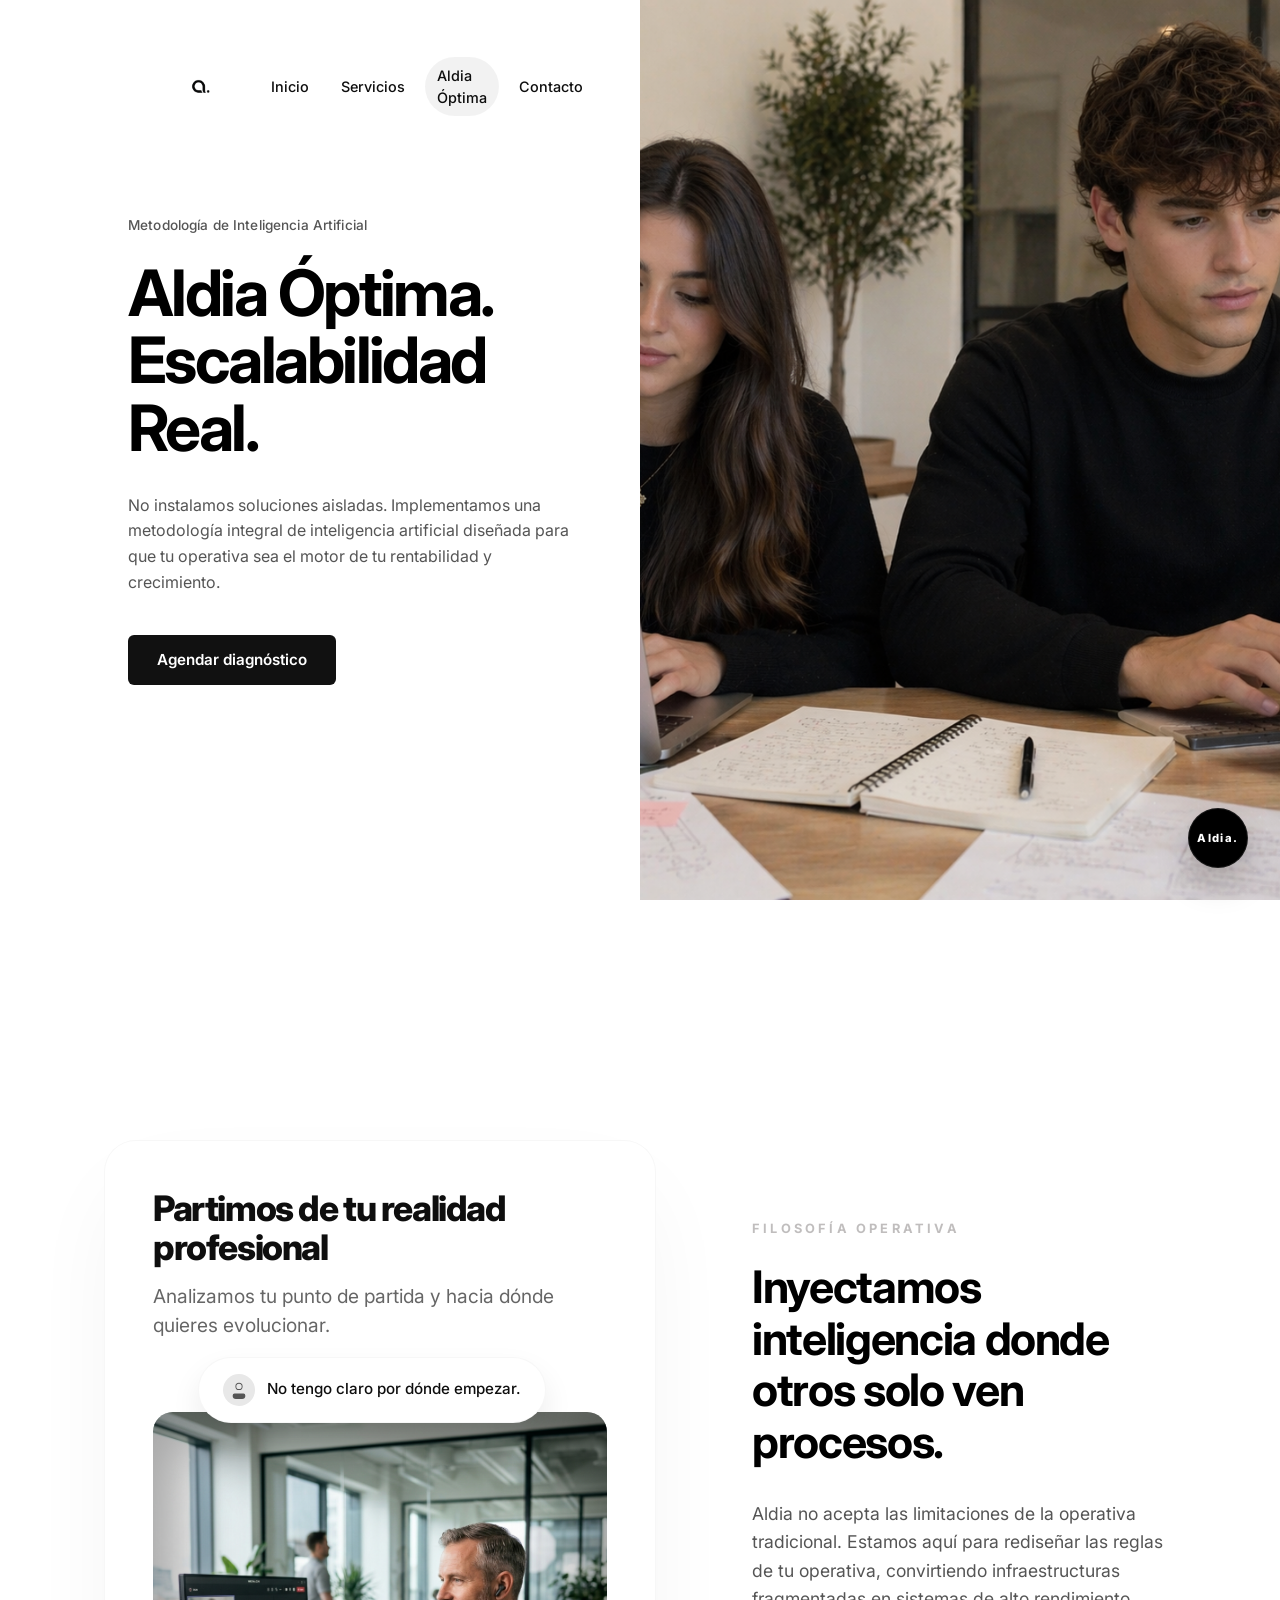
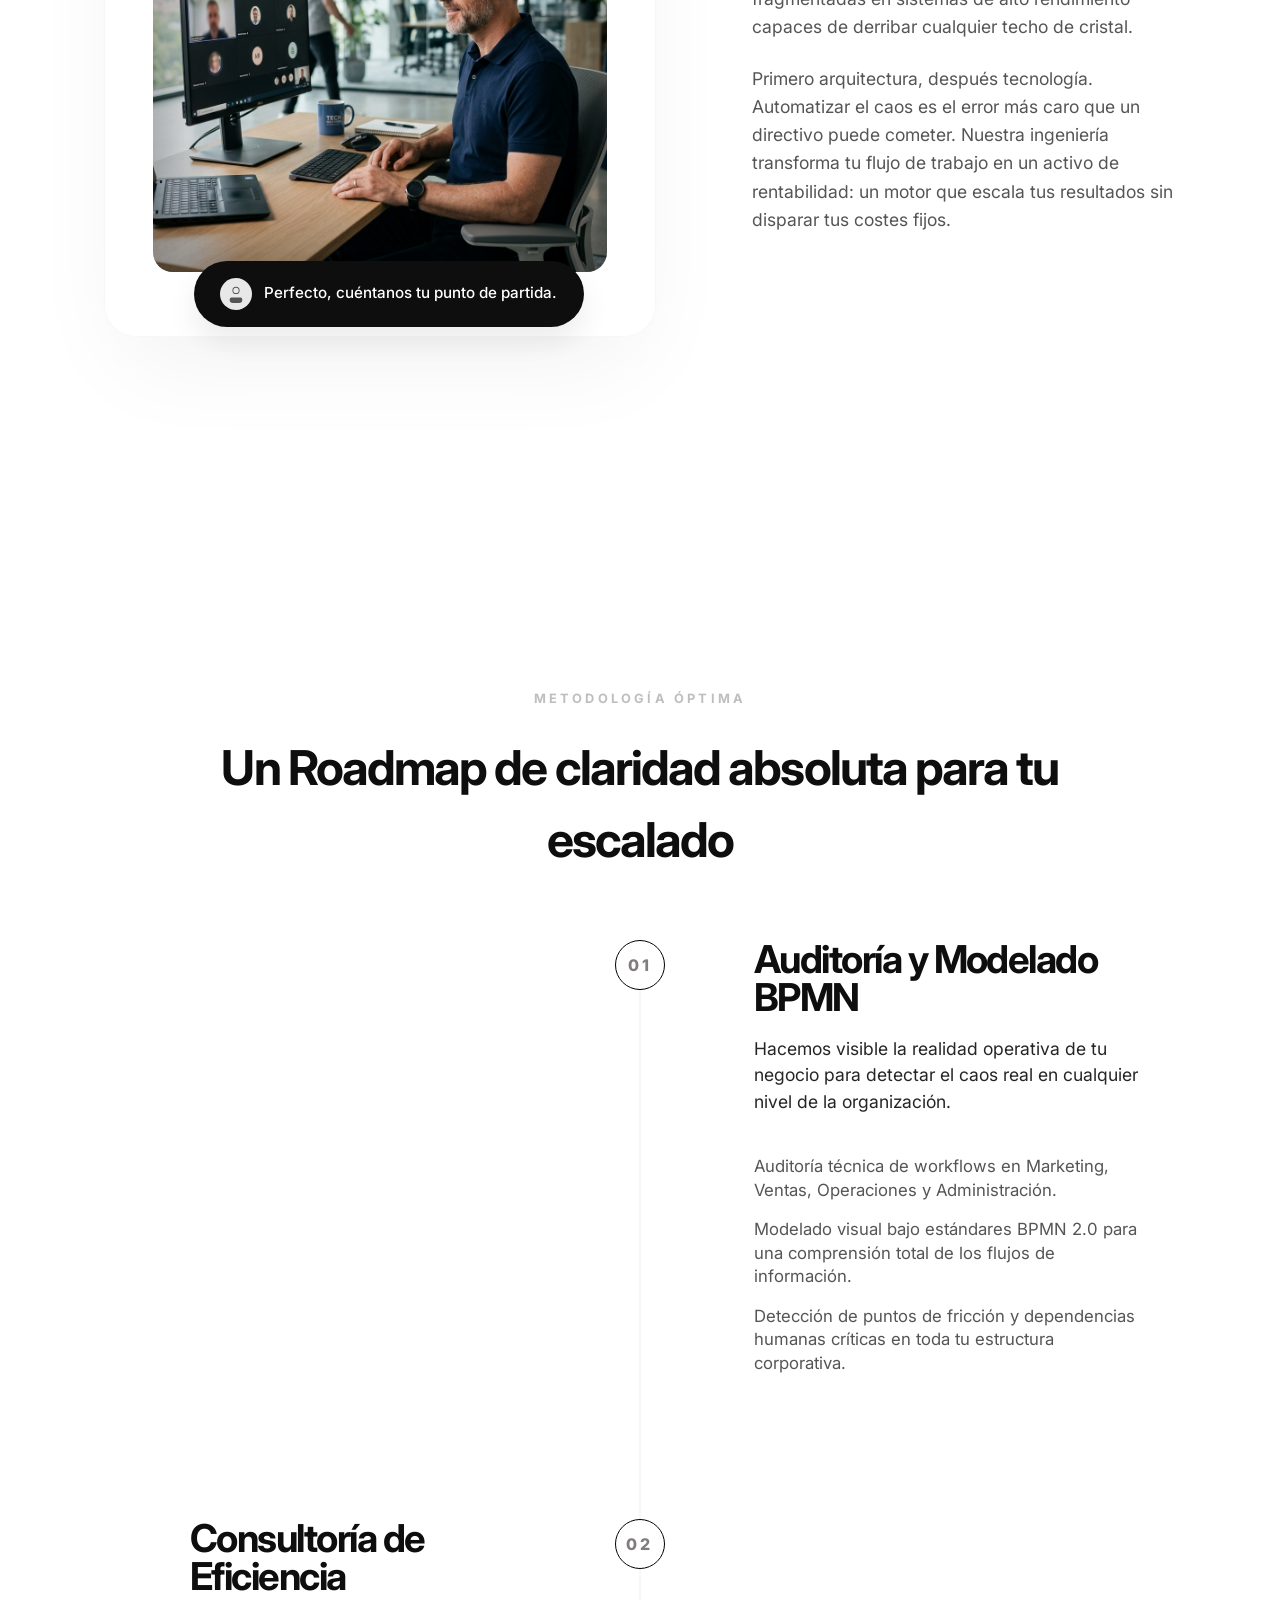
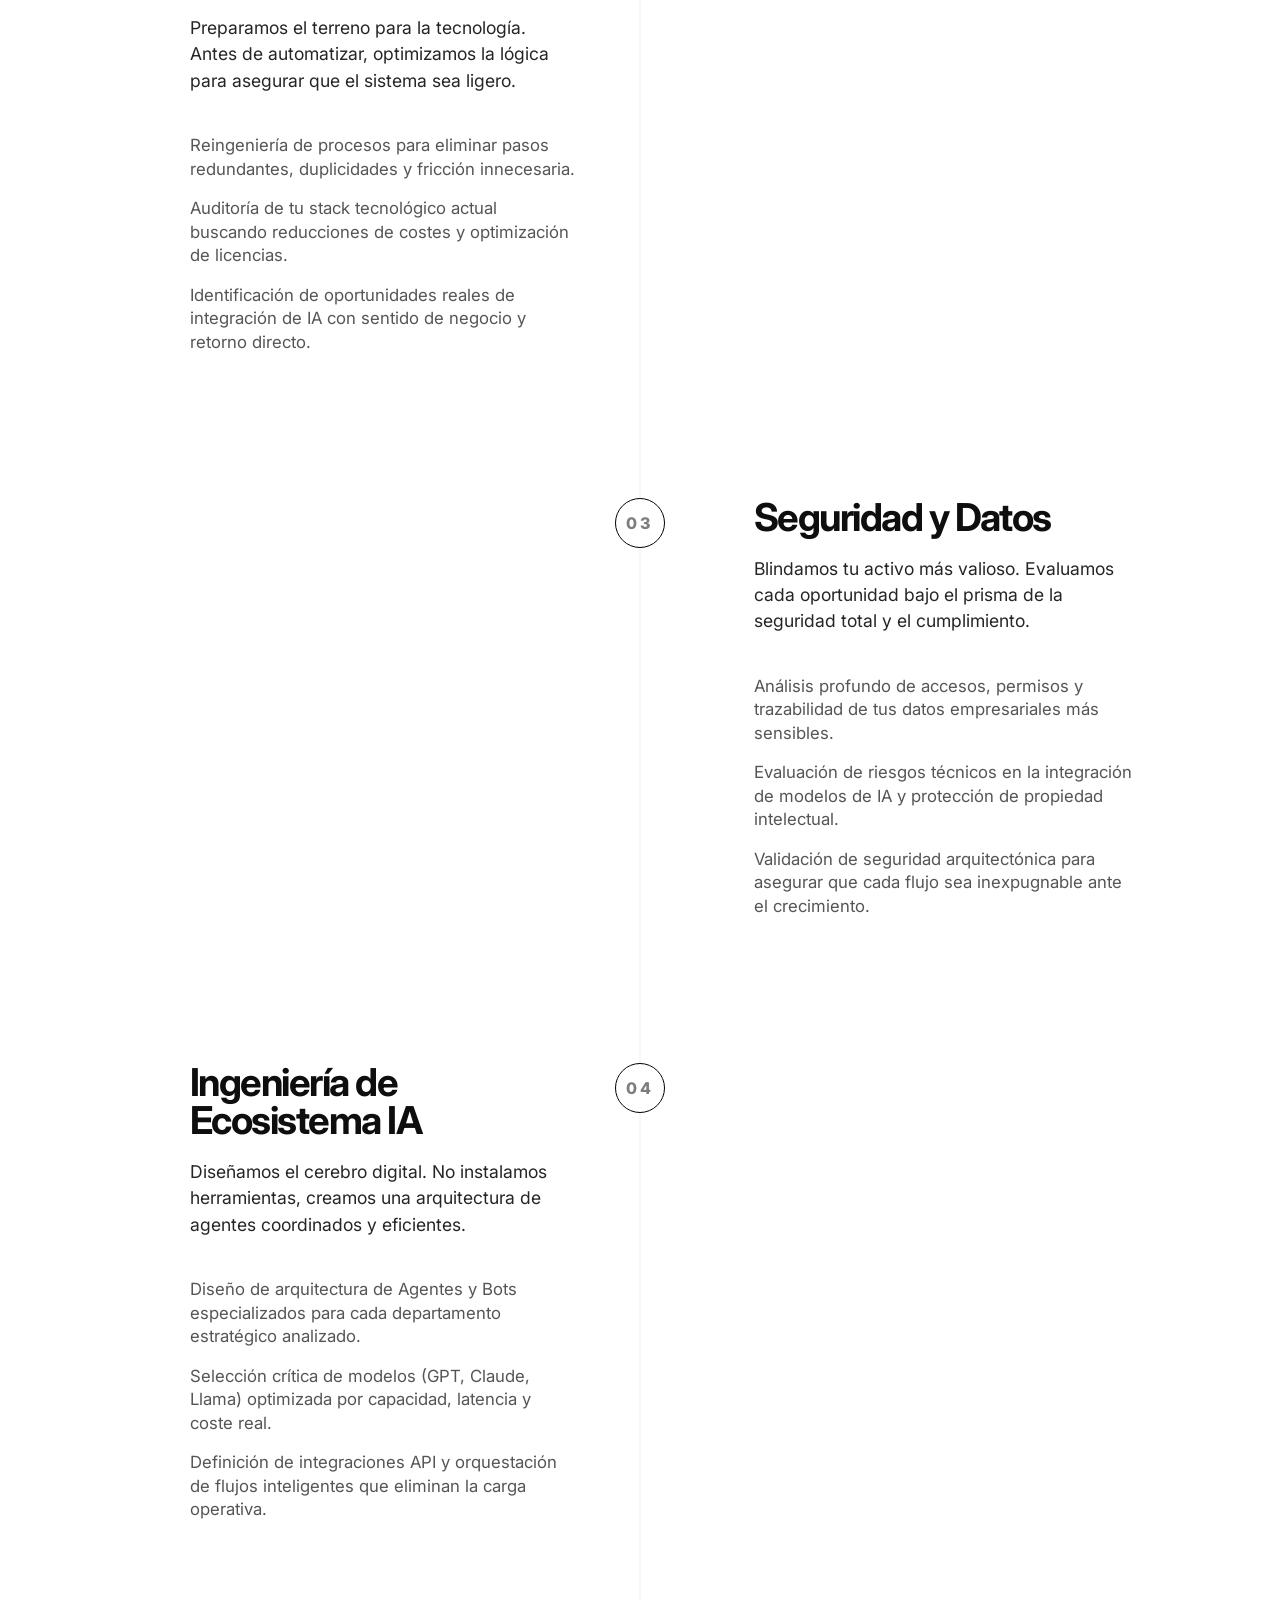
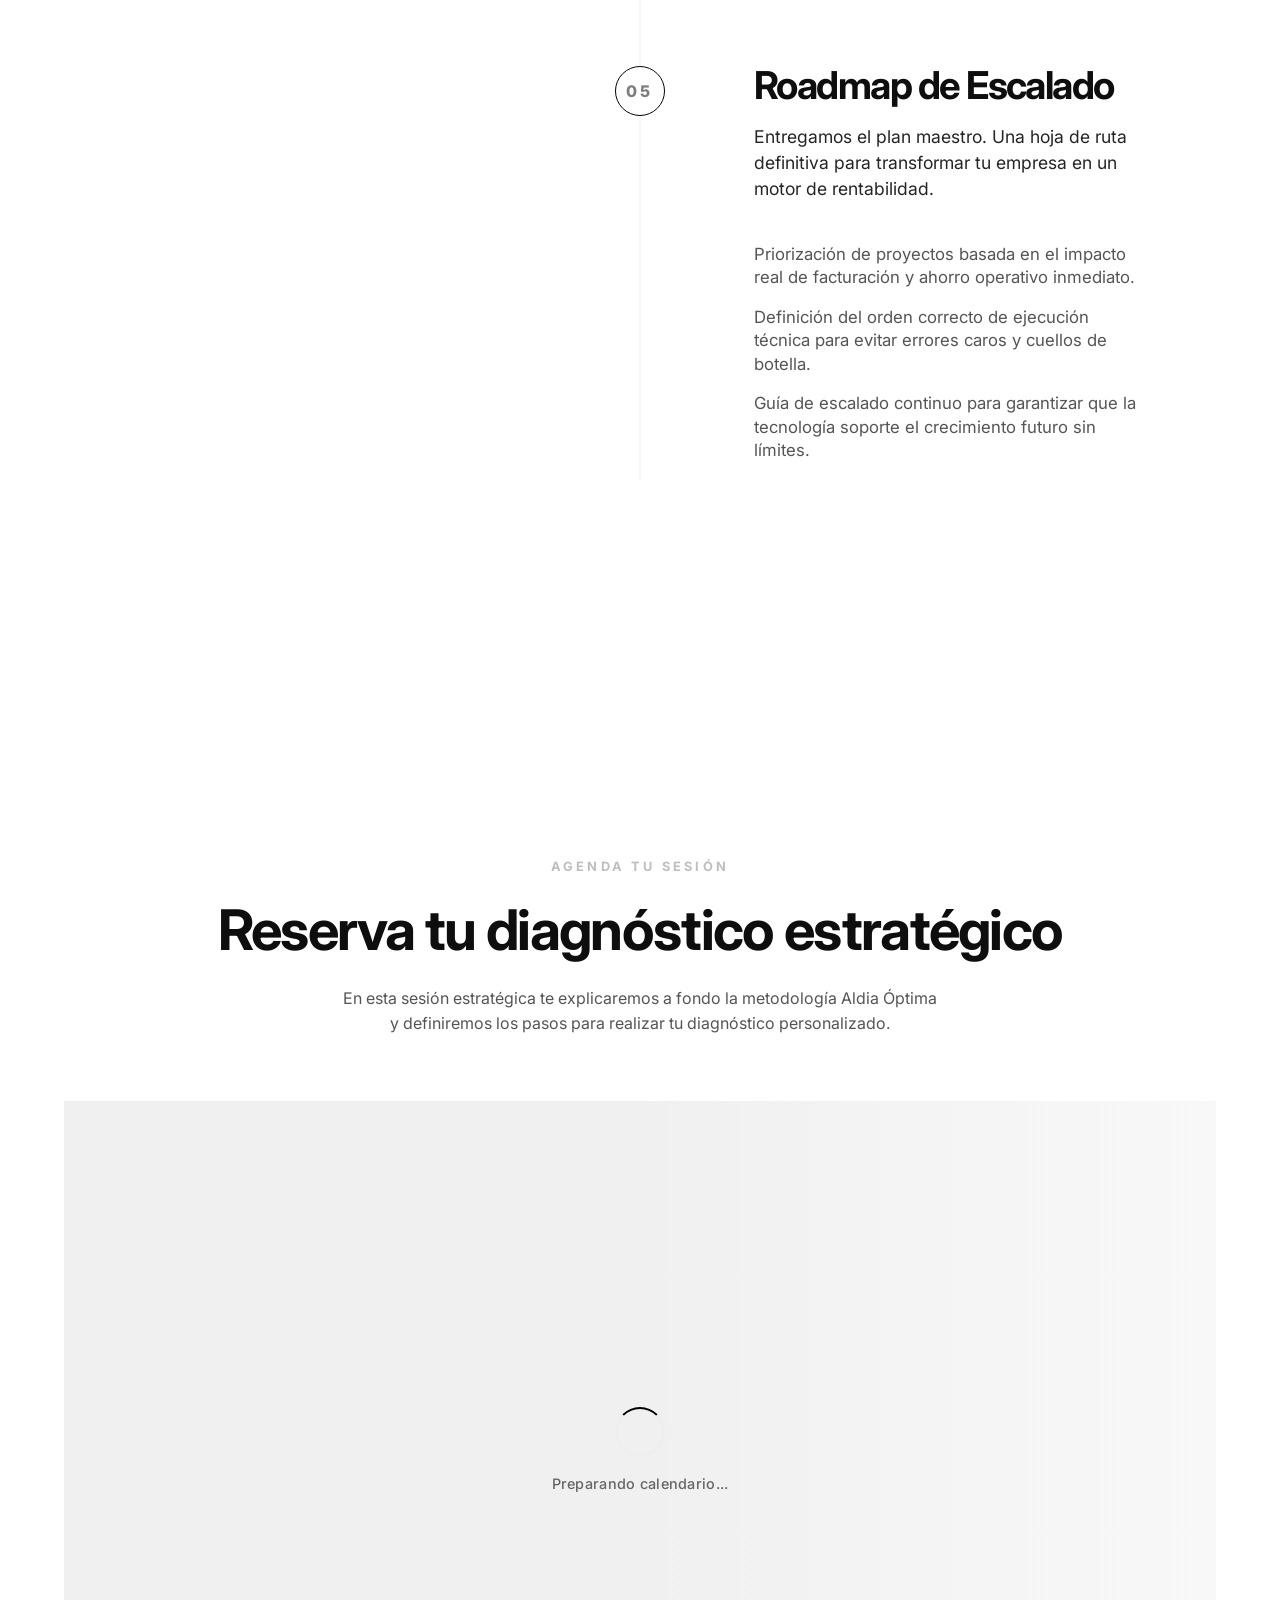
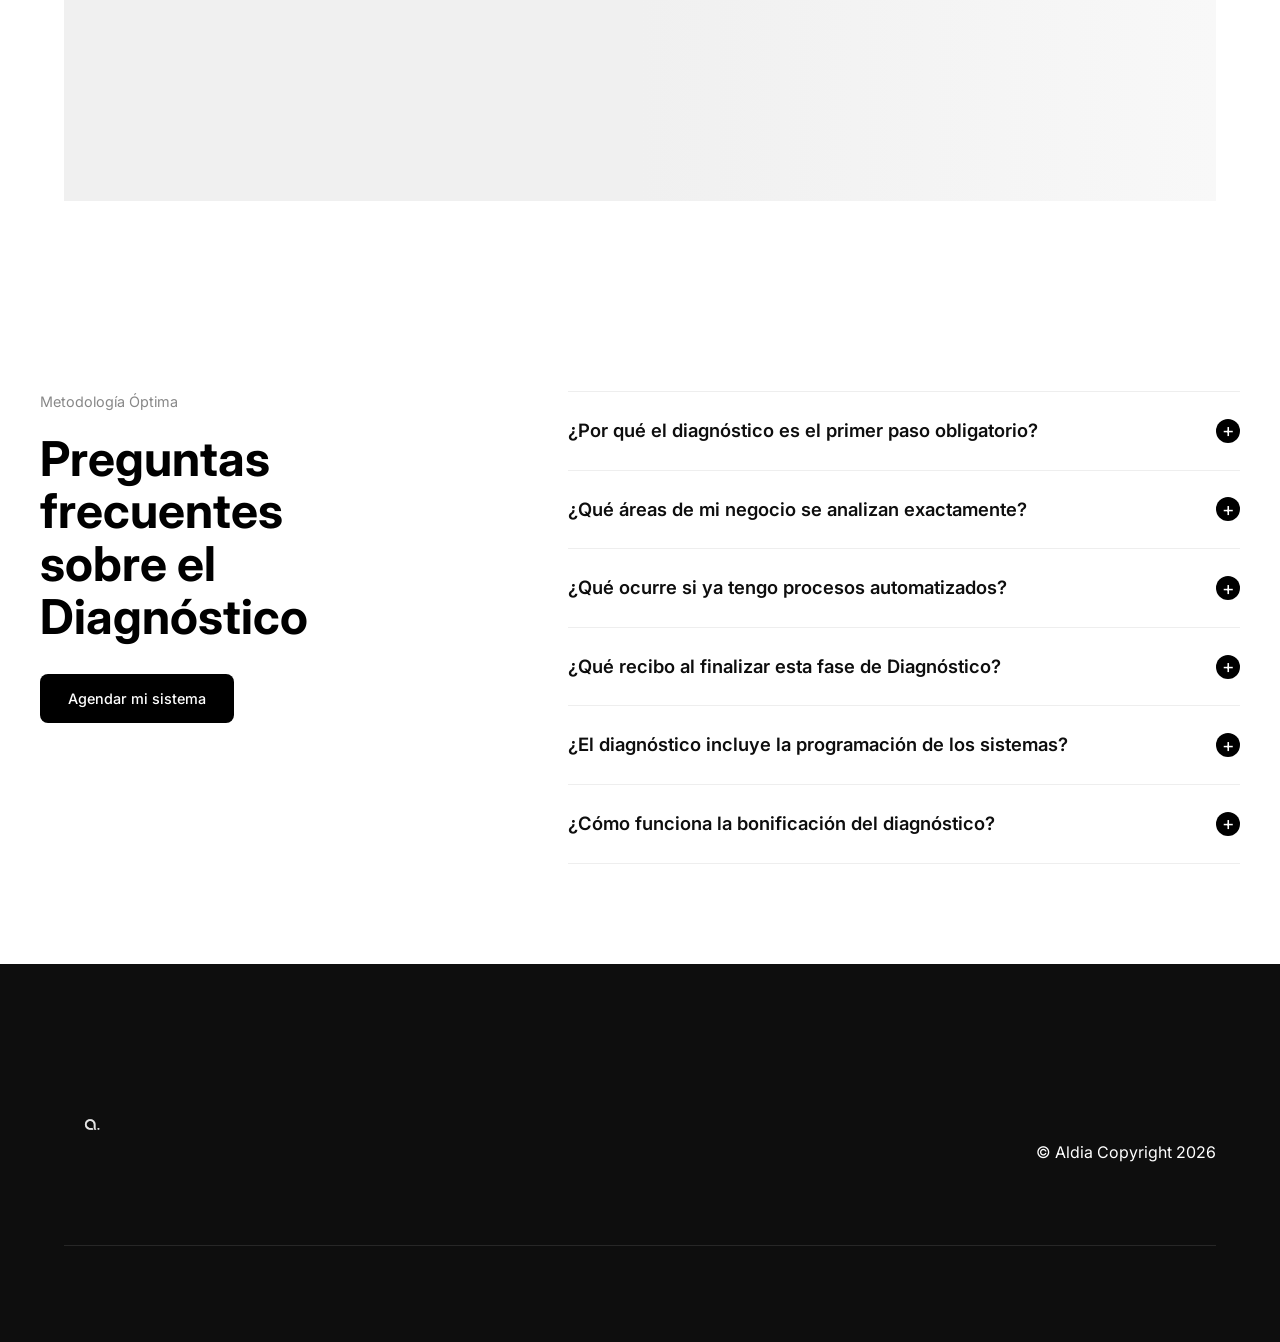
==== commit b614618e: "v3" ====
--- a/Documents/Freelance/Aldia/aldiaooptima.html
+++ b/Documents/Freelance/Aldia/aldiaooptima.html
@@ -11,12 +11,12 @@
   <link rel="preconnect" href="https://fonts.gstatic.com" crossorigin>
   <link href="https://fonts.googleapis.com/css2?family=Inter:wght@400;500;600;700;800&display=swap" rel="stylesheet">
 
-  <!-- Preconnect Calendly para carga rápida -->
+  <!-- Preconnect Calendly para carga ultra rápida -->
   <link rel="preconnect" href="https://calendly.com">
-  <link rel="preconnect" href="https://assets.calendly.com">
+  <link rel="preconnect" href="https://assets.calendly.com" crossorigin>
   <link rel="dns-prefetch" href="https://calendly.com">
   <link rel="dns-prefetch" href="https://assets.calendly.com">
-  <link rel="preload" href="https://assets.calendly.com/assets/external/widget.js" as="script">
+  
   <link rel="preload" href="./assets/chicossudadera.png" as="image" fetchpriority="high">
   
   <!-- Estilos -->
@@ -620,29 +620,84 @@
           realizar tu diagnóstico personalizado.</p>
       </div>
 
-      <!-- Principio del widget integrado de Calendly -->
-      <div class="calendly-wrapper" style="position: relative; min-height: 700px;">
-        <!-- Skeleton loader -->
+      <!-- Principio del widget integrado de Calendly con Carga Inteligente -->
+      <div class="calendly-wrapper" id="calendly-trigger" style="position: relative; min-height: 700px;">
+        <!-- Skeleton loader mejorado -->
         <div class="calendly-skeleton" id="calendly-skeleton"
-          style="position: absolute; inset: 0; display: flex; flex-direction: column; align-items: center; justify-content: center; gap: 1.5rem; background: #fafafa; border-radius: 12px;">
-          <div
-            style="width: 60px; height: 60px; border: 3px solid #e5e5e5; border-top-color: #333; border-radius: 50%; animation: spin 0.8s linear infinite;">
-          </div>
-          <p style="color: #999; font-size: 0.95rem; font-weight: 500;">Cargando calendario...</p>
-        </div>
+          style="position: absolute; inset: 0; display: flex; flex-direction: column; align-items: center; justify-content: center; background: #ffffff; border-radius: 12px; z-index: 10; transition: opacity 0.5s ease;">
+          <div class="skeleton-shimmer" style="width: 100%; height: 100%; position: absolute; background: linear-gradient(90deg, #f0f0f0 25%, #f8f8f8 50%, #f0f0f0 75%); background-size: 200% 100%; animation: shimmer 1.5s infinite;"></div>
+          <div style="position: relative; z-index: 2; text-align: center;">
+            <div style="width: 50px; height: 50px; border: 2px solid #eee; border-top-color: #000; border-radius: 50%; animation: spin 0.8s linear infinite; margin: 0 auto 1rem;"></div>
+            <p style="color: #666; font-size: 0.9rem; font-weight: 500; letter-spacing: 0.02em;">Preparando calendario...</p>
+          </div>
+        </div>
+
         <style>
-          @keyframes spin {
-            to {
-              transform: rotate(360deg);
-            }
+          @keyframes spin { to { transform: rotate(360deg); } }
+          @keyframes shimmer { 0% { background-position: -200% 0; } 100% { background-position: 200% 0; } }
+          .calendly-inline-widget iframe { opacity: 0; transition: opacity 0.5s ease; }
+          .calendly-inline-widget.loaded iframe { opacity: 1; }
+        </style>
+
+        <div class="calendly-inline-widget" 
+          data-url="https://calendly.com/aldiasoftware/45min?hide_landing_page_details=1&hide_gdpr_banner=1"
+          style="min-width:320px;height:700px; border: none; border-radius: 12px; overflow: hidden;">
+        </div>
+      </div>
+
+      <script>
+        /**
+         * Carga optimizada de Calendly
+         * No carga el script hasta que el usuario está cerca de la sección
+         */
+        (function() {
+          const trigger = document.getElementById('calendly-trigger');
+          
+          const loadCalendly = () => {
+            if (window.CalendlyInjected) return;
+            window.CalendlyInjected = true;
+
+            const script = document.createElement('script');
+            script.src = "https://assets.calendly.com/assets/external/widget.js";
+            script.async = true;
+            script.onload = () => {
+              // Pequeño intervalo para asegurar que el iframe se está renderizando
+              let checks = 0;
+              const checkIframe = setInterval(() => {
+                const iframe = trigger.querySelector('iframe');
+                if (iframe) {
+                  iframe.onload = () => {
+                    document.getElementById('calendly-skeleton').style.opacity = '0';
+                    setTimeout(() => {
+                      document.getElementById('calendly-skeleton').remove();
+                      trigger.querySelector('.calendly-inline-widget').classList.add('loaded');
+                    }, 500);
+                  };
+                  // Por si ya cargó antes del bind
+                  if (iframe.contentDocument && iframe.contentDocument.readyState === 'complete') {
+                    iframe.onload();
+                  }
+                  clearInterval(checkIframe);
+                }
+                if (checks++ > 20) clearInterval(checkIframe); // Safety exit
+              }, 100);
+            };
+            document.body.appendChild(script);
+          };
+
+          if ('IntersectionObserver' in window) {
+            const observer = new IntersectionObserver((entries) => {
+              if (entries[0].isIntersecting) {
+                loadCalendly();
+                observer.disconnect();
+              }
+            }, { rootMargin: '400px' }); // Empezar a cargar 400px antes
+            observer.observe(trigger);
+          } else {
+            window.addEventListener('load', loadCalendly);
           }
-        </style>
-        <div class="calendly-inline-widget" data-url="https://calendly.com/aldiasoftware/45min"
-          style="min-width:320px;height:700px; border: none; border-radius: 12px; overflow: hidden;">
-        </div>
-      </div>
-      <script type="text/javascript" src="https://assets.calendly.com/assets/external/widget.js" async
-        onload="setTimeout(function(){ var s = document.getElementById('calendly-skeleton'); if(s) s.style.display='none'; }, 1500);"></script>
+        })();
+      </script>
       <!-- Final del widget integrado de Calendly -->
     </div>
   </section>
--- a/Documents/Freelance/Aldia/styles/style.css
+++ b/Documents/Freelance/Aldia/styles/style.css
@@ -1,6745 +1,6856 @@
-/* ================= VARIABLES & RESET ================= */
-section {
-  overflow-x: clip;
-}
-
-:root {
-  /* Colors - Refined Palette */
-  --bg-color: #F7F7F7;
-  --bg-white: #FFFFFF;
-  --text-dark: #0e0e0e;
-  --text-muted: #555555;
-  --text-light: #817d7d;
-  --accent: #000000;
-
-  /* Typography */
-  --font-main: 'Inter', -apple-system, BlinkMacSystemFont, 'Segoe UI', Roboto, sans-serif;
-
-  /* Fluid Typography - Scales between 320px and 1440px */
-  --font-h1: clamp(2.5rem, 6vw, 4.5rem);
-  --font-h2: clamp(2rem, 5vw, 3.5rem);
-  --font-h3: clamp(1.25rem, 3vw, 1.75rem);
-  --font-body: clamp(1rem, 1.2vw, 1.15rem);
-
-  /* Spacing */
-  --section-padding: clamp(4rem, 10vh, 10rem);
-  --container-max: 1200px;
-
-  /* Smoothness */
-  --transition: all 1s cubic-bezier(0.16, 1, 0.3, 1);
-  --radius-sm: 8px;
-  --radius-md: 12px;
-  --radius-lg: 24px;
-}
-
-* {
-  margin: 0;
-  padding: 0;
-  box-sizing: border-box;
-  -webkit-font-smoothing: antialiased;
-  -moz-osx-font-smoothing: grayscale;
-}
-
-body,
-html {
-  width: 100%;
-  overflow-x: hidden;
-  background-color: var(--bg-color);
-  font-family: var(--font-main);
-  color: var(--text-dark);
-  scroll-behavior: smooth;
-  line-height: 1.5;
-}
-
-/* Scrollbar Customization for Mac-like feel */
-::-webkit-scrollbar {
-  width: 8px;
-}
-
-::-webkit-scrollbar-track {
-  background: transparent;
-}
-
-::-webkit-scrollbar-thumb {
-  background: rgba(0, 0, 0, 0.1);
-  border-radius: 10px;
-}
-
-::-webkit-scrollbar-thumb:hover {
-  background: rgba(0, 0, 0, 0.2);
-}
-
-/* ================= NAVBAR (Minimalista) ================= */
-.navbar {
-  position: fixed;
-  top: 0;
-  left: 0;
-  width: 100%;
-  padding: 1.5rem 5%;
-  z-index: 1000;
-  display: flex;
-  justify-content: center;
-  transition: var(--transition);
-  /* Safe area for iPhone notch */
-  padding-top: max(1.5rem, env(safe-area-inset-top));
-}
-
-.nav-container {
-  width: 100%;
-  max-width: var(--container-max);
-  display: flex;
-  justify-content: flex-end;
-  pointer-events: none;
-  /* Let clicks pass through to content if not on links */
-}
-
-.nav-links {
-  pointer-events: auto;
-  list-style: none;
-  display: flex;
-  align-items: center;
-  gap: 0.5rem;
-  padding: 0.2rem 0.75rem;
-  background: rgba(255, 255, 255, 0.7);
-  backdrop-filter: blur(30px);
-  -webkit-backdrop-filter: blur(30px);
-  border: none;
-  border-radius: 100px;
-  box-shadow: none;
-  transition: var(--transition);
-}
-
-.nav-links:hover {
-  background: rgba(255, 255, 255, 0.9);
-  box-shadow: 0 15px 18px -8px rgba(0, 0, 0, 0.5);
-  transform: translateY(-2px);
-}
-
-.nav-logo-link {
-  display: flex;
-  align-items: center;
-  margin-right: 0.5rem;
-}
-
-.nav-logo {
-  height: 42px;
-  width: auto;
-  object-fit: contain;
-}
-
-.nav-links li {
-  display: flex;
-  align-items: center;
-}
-
-.nav-links a {
-  text-decoration: none;
-  color: var(--text-dark);
-  font-weight: 500;
-  font-size: 0.9rem;
-  padding: 0.5rem 0.75rem;
-  border-radius: 100px;
-  transition: var(--transition);
-  display: flex;
-  align-items: center;
-  gap: 4px;
-}
-
-.nav-chevron {
-  font-size: 0.6rem;
-  opacity: 0.5;
-  transition: transform 0.3s ease;
-  display: inline-block;
-}
-
-.has-dropdown:hover .nav-chevron {
-  transform: rotate(180deg);
-  opacity: 1;
-}
-
-.nav-links a:hover,
-.nav-links a.active {
-  background: rgba(0, 0, 0, 0.05);
-}
-
-/* Active link state */
-.nav-links a.active {
-  background: rgba(0, 0, 0, 0.05);
-}
-
-/* ================= DROPDOWN MENU ================= */
-.nav-links li {
-  position: relative;
-}
-
-.dropdown-menu {
-  position: absolute;
-  top: calc(100% + 15px);
-  left: 50%;
-  transform: translateX(-50%) translateY(10px);
-  background: white;
-  min-width: 320px;
-  padding: 1.75rem;
-  border-radius: var(--radius-lg);
-  box-shadow: 0 40px 100px -20px rgba(0, 0, 0, 0.15), 0 30px 60px -30px rgba(0, 0, 0, 0.3);
-  opacity: 0;
-  visibility: hidden;
-  transition: all 0.5s cubic-bezier(0.16, 1, 0.3, 1);
-  z-index: 1001;
-  border: 1px solid rgba(0, 0, 0, 0.05);
-}
-
-/* Arrow for the dropdown */
-.dropdown-menu::before {
-  content: '';
-  position: absolute;
-  top: -6px;
-  left: 50%;
-  transform: translateX(-50%) rotate(45deg);
-  width: 12px;
-  height: 12px;
-  background: white;
-  border-left: 1px solid rgba(0, 0, 0, 0.04);
-  border-top: 1px solid rgba(0, 0, 0, 0.04);
-}
-
-.nav-links li:hover .dropdown-menu {
-  opacity: 1;
-  visibility: visible;
-  transform: translateX(-50%) translateY(0);
-}
-
-/* Staggered transition for items */
-.nav-links li:hover .dropdown-list li {
-  opacity: 1;
-  transform: translateY(0);
-}
-
-.dropdown-title {
-  display: block;
-  font-size: 0.75rem;
-  font-weight: 700;
-  color: var(--text-light);
-  margin-bottom: 1rem;
-  text-transform: uppercase;
-  letter-spacing: 0.1em;
-}
-
-.dropdown-list {
-  list-style: none;
-  padding: 0;
-  margin: 0;
-  display: flex;
-  flex-direction: column;
-  gap: 0.15rem;
-}
-
-.dropdown-list li {
-  display: block;
-  width: 100%;
-  opacity: 0;
-  transform: translateY(10px);
-  transition: all 0.4s cubic-bezier(0.16, 1, 0.3, 1);
-}
-
-/* Delay each item for a staggered effect */
-.dropdown-list li:nth-child(1) {
-  transition-delay: 0.05s;
-}
-
-.dropdown-list li:nth-child(2) {
-  transition-delay: 0.1s;
-}
-
-.dropdown-list li:nth-child(3) {
-  transition-delay: 0.15s;
-}
-
-.dropdown-list li:nth-child(4) {
-  transition-delay: 0.2s;
-}
-
-.dropdown-list li:nth-child(5) {
-  transition-delay: 0.25s;
-}
-
-.dropdown-item {
-  display: flex !important;
-  align-items: center;
-  justify-content: space-between;
-  text-decoration: none;
-  color: var(--text-dark) !important;
-  font-size: 0.9rem !important;
-  font-weight: 500 !important;
-  padding: 0.7rem 0.9rem !important;
-  border-radius: var(--radius-md) !important;
-  background: transparent !important;
-  transition: all 0.3s ease !important;
-  white-space: nowrap;
-}
-
-.dropdown-item:hover {
-  background: rgba(0, 0, 0, 0.04) !important;
-  padding-left: 1.2rem !important;
-}
-
-.dropdown-item span {
-  opacity: 0;
-  transform: translateX(-10px);
-  transition: all 0.3s ease;
-  font-size: 1.1rem;
-}
-
-.dropdown-item:hover span {
-  opacity: 1;
-  transform: translateX(0);
-}
-
-/* Services specific container for split layout (logo left, links right) */
-.nav-container-servicios {
-  width: 100%;
-  max-width: var(--container-max);
-  display: flex;
-  justify-content: flex-start;
-  /* Se mantiene a la izquierda */
-  align-items: center;
-  pointer-events: none;
-}
-
-.nav-container-servicios .nav-links {
-  pointer-events: auto;
-}
-
-/* Re-apply hover styles if they were affected */
-.nav-links a:hover,
-.nav-links a.active {
-  background: rgba(0, 0, 0, 0.05);
-  opacity: 1;
-}
-
-.nav-container-servicios .nav-logo-link,
-.nav-container-servicios .nav-links {
-  pointer-events: auto;
-}
-
-@media (max-width: 640px) {
-  .nav-container-servicios {
-    flex-direction: column;
-    gap: 1.5rem;
-  }
-}
-
-@media (max-width: 1024px) {
-  .navbar {
-    padding: 1rem 5%;
-  }
-}
-
-@media (max-width: 640px) {
-  .nav-links {
-    gap: 0.25rem;
-    padding: 0.4rem 0.6rem;
-  }
-
-  .nav-links a {
-    font-size: 0.8rem;
-    padding: 0.4rem 0.5rem;
-  }
-
-  .nav-logo {
-    height: 24px;
-  }
-}
-
-/* ================= HERO SECTION ================= */
-.hero {
-  position: relative;
-  width: 100%;
-  min-height: 100vh;
-  background-color: var(--bg-white);
-  display: flex;
-  align-items: center;
-  padding: 0 10%;
-  overflow: hidden;
-}
-
-.hero-image {
-  position: absolute;
-  top: 0;
-  left: 0;
-  width: 60%;
-  height: 100%;
-  object-fit: contain;
-  object-position: left center;
-  pointer-events: none;
-  z-index: 1;
-  opacity: 0.9;
-}
-
-.hero-content {
-  position: relative;
-  z-index: 2;
-  margin-left: auto;
-  max-width: 600px;
-  text-align: right;
-  animation: fadeLeft 1.4s cubic-bezier(0.16, 1, 0.3, 1) forwards;
-}
-
-.hero-content h1 {
-  font-size: var(--font-h1);
-  line-height: 1;
-  margin-bottom: 2rem;
-  font-weight: 700;
-  letter-spacing: -0.04em;
-  color: var(--text-dark);
-}
-
-.hero-content p {
-  font-size: var(--font-body);
-  line-height: 1.6;
-  color: var(--text-muted);
-  font-weight: 400;
-  max-width: 500px;
-  margin-left: auto;
-}
-
-@media (max-width: 1024px) {
-  .hero {
-    flex-direction: column-reverse;
-    justify-content: flex-end;
-    padding: 10rem 0 4rem;
-    /* Removed lateral padding */
-    text-align: center;
-  }
-
-  .hero-image {
-    position: relative;
-    width: 100%;
-    height: auto;
-    aspect-ratio: 4/3;
-    object-fit: cover;
-    object-position: center;
-    margin: 3rem 0 0;
-    border-radius: 0;
-    /* Full bleed typically has no radius, but I'll keep it subtle if user wants it */
-    box-shadow: 0 20px 40px rgba(0, 0, 0, 0.05);
-  }
-
-  .hero-content {
-    margin: 0;
-    text-align: center;
-    max-width: 100%;
-    padding: 0 5%;
-    /* Re-added padding only to content */
-  }
-
-  .hero-content p {
-    margin: 0 auto;
-  }
-}
-
-@media (max-width: 640px) {
-  .hero {
-    padding-top: 8rem;
-  }
-
-  .hero-content h1 {
-    margin-bottom: 1.5rem;
-  }
-
-  .hero-image {
-    height: 35vh;
-  }
-}
-
-/* ================= HERO SERVICIOS (Con Globo) ================= */
-.hero-servicios {
-  position: relative;
-  width: 100%;
-  min-height: 100vh;
-  /* Permitir que crezca si es necesario */
-  background-color: var(--bg-white);
-  display: flex;
-  flex-direction: column;
-  align-items: center;
-  justify-content: flex-start;
-  padding-top: max(12rem, 18vh);
-  overflow: visible;
-  /* IMPORTANTE: para ver la barra negra */
-  text-align: center;
-}
-
-.hero-servicios-content {
-  position: relative;
-  z-index: 20;
-  max-width: 1400px;
-  /* Aumentado aún más a petición */
-  padding: 0 5%;
-  margin-bottom: 8rem;
-  /* Aumentamos el margen con la bola */
-}
-
-.hero-servicios-content h1 {
-  font-size: var(--font-h1);
-  font-weight: 500;
-  /* Letras un poco más finas */
-  letter-spacing: -0.04em;
-  line-height: 1;
-  margin-bottom: 2.5rem;
-  color: var(--text-dark);
-}
-
-.hero-servicios-content p {
-  font-size: var(--font-body);
-  color: var(--text-muted);
-  max-width: 600px;
-  margin: 0 auto;
-  line-height: 1.6;
-  font-weight: 300;
-  /* Letras un poco más finas */
-}
-
-.globe-wrapper {
-  position: absolute;
-  top: 0;
-  left: 0;
-  width: 100%;
-  height: 100%;
-  z-index: 10;
-  pointer-events: none;
-  /* Dejamos que los clicks pasen al canvas si estuviera debajo, pero el canvas está dentro */
-}
-
-.hero-globe__canvas {
-  width: 100%;
-  height: 100%;
-  pointer-events: auto;
-  /* El canvas sí recibe interacción */
-}
-
-@media (max-width: 1024px) {
-  .hero-servicios {
-    padding-top: 10rem;
-  }
-
-  .hero-servicios-content h1 {
-    font-size: 3rem;
-  }
-}
-
-@media (max-width: 640px) {
-  .hero-servicios {
-    padding-top: 8rem;
-  }
-
-  .hero-servicios-content h1 {
-    font-size: 2.5rem;
-  }
-
-  .hero-servicios-content p {
-    font-size: 1rem;
-  }
-}
-
-/* ================= ABOUT SECTION (Segunda vista) ================= */
-.about-section {
-  background-color: var(--bg-white);
-  color: var(--text-dark);
-  padding: var(--section-padding) 5%;
-  display: flex;
-  justify-content: center;
-}
-
-.about-container {
-  max-width: var(--container-max);
-  width: 100%;
-}
-
-.about-tag {
-  color: var(--text-light);
-  font-size: 0.9rem;
-  font-weight: 500;
-  display: block;
-  margin-bottom: 2rem;
-  text-transform: uppercase;
-  letter-spacing: 0.1em;
-}
-
-.about-title {
-  font-size: var(--font-h2);
-  font-weight: 700;
-  line-height: 1.1;
-  margin-bottom: 4rem;
-  max-width: 900px;
-  letter-spacing: -0.03em;
-}
-
-.about-grid {
-  display: grid;
-  grid-template-columns: 1.2fr 1fr;
-  gap: 6rem;
-}
-
-.about-text p {
-  color: var(--text-muted);
-  font-size: var(--font-body);
-  line-height: 1.6;
-  margin-bottom: 2rem;
-}
-
-.about-image {
-  width: 100%;
-  aspect-ratio: 16/10;
-  object-fit: cover;
-  border-radius: var(--radius-md);
-  margin-top: 2rem;
-  box-shadow: 0 20px 40px rgba(0, 0, 0, 0.05);
-}
-
-.about-features {
-  display: flex;
-  flex-direction: column;
-  gap: 3rem;
-}
-
-.feature-item {
-  display: flex;
-  align-items: flex-start;
-  gap: 1.5rem;
-  position: relative;
-}
-
-.feature-item:not(:last-child)::after {
-  content: '';
-  position: absolute;
-  top: 1.5rem;
-  bottom: -2rem;
-  left: 5px;
-  width: 1px;
-  background-color: rgba(0, 0, 0, 0.05);
-}
-
-.feature-dot {
-  width: 11px;
-  height: 11px;
-  background: var(--bg-white);
-  border: 2px solid var(--text-dark);
-  border-radius: 50%;
-  margin-top: 0.5rem;
-  flex-shrink: 0;
-  z-index: 2;
-}
-
-.feature-item h3 {
-  font-size: 1.1rem;
-  font-weight: 600;
-  margin-bottom: 0.5rem;
-}
-
-.feature-item p {
-  font-size: 0.95rem;
-  color: var(--text-muted);
-  line-height: 1.5;
-}
-
-@media (max-width: 1024px) {
-  .about-grid {
-    grid-template-columns: 1fr;
-    gap: 4rem;
-  }
-}
-
-/* ================= METRICS SECTION ================= */
-.metrics-section {
-  background-color: var(--bg-white);
-  padding: 0 5% var(--section-padding);
-  display: flex;
-  justify-content: center;
-}
-
-.metrics-container {
-  max-width: var(--container-max);
-  width: 100%;
-  display: grid;
-  grid-template-columns: repeat(auto-fit, minmax(220px, 1fr));
-  gap: 1.5rem;
-}
-
-.metric-card {
-  background-color: #F9F9F9;
-  padding: 2.5rem 2rem;
-  border-radius: var(--radius-md);
-  transition: var(--transition);
-  border: 1px solid rgba(0, 0, 0, 0.03);
-}
-
-.metric-card:hover {
-  transform: translateY(-8px);
-  background: var(--bg-white);
-  box-shadow: 0 20px 40px rgba(0, 0, 0, 0.05);
-  border-color: rgba(0, 0, 0, 0.08);
-}
-
-.metric-card svg {
-  margin-bottom: 2rem;
-  opacity: 0.8;
-  width: 20px;
-  height: 20px;
-}
-
-.metric-card h3 {
-  font-size: var(--font-h3);
-  font-weight: 700;
-  margin-bottom: 0.5rem;
-  letter-spacing: -0.02em;
-}
-
-.metric-card p {
-  color: var(--text-light);
-  font-size: 0.85rem;
-  font-weight: 500;
-  text-transform: uppercase;
-  letter-spacing: 0.05em;
-}
-
-@media (max-width: 640px) {
-  .metrics-container {
-    grid-template-columns: repeat(2, 1fr);
-    gap: 1rem;
-  }
-
-  .metric-card {
-    padding: 1.5rem 1.25rem;
-  }
-
-  .metric-card h3 {
-    font-size: 1.25rem;
-  }
-}
-
-/* ================= VIDEO SECTION ================= */
-.video-section {
-  background-color: var(--bg-white);
-  padding: var(--section-padding) 5%;
-  display: flex;
-  justify-content: center;
-}
-
-.video-container {
-  max-width: var(--container-max);
-  width: 100%;
-}
-
-.video-header {
-  display: flex;
-  justify-content: space-between;
-  align-items: flex-end;
-  margin-bottom: 4rem;
-  gap: 2rem;
-}
-
-.video-title {
-  font-size: var(--font-h2);
-  font-weight: 700;
-  line-height: 1.1;
-  max-width: 500px;
-  margin: 0;
-  letter-spacing: -0.03em;
-}
-
-.video-subtitle {
-  font-size: var(--font-body);
-  color: var(--text-muted);
-  max-width: 450px;
-  margin: 0;
-  line-height: 1.5;
-  text-align: right;
-}
-
-.video-placeholder-card {
-  position: relative;
-  width: 100%;
-  border-radius: var(--radius-lg);
-  overflow: hidden;
-  background-color: #111;
-  min-height: clamp(400px, 60vh, 600px);
-  display: flex;
-  flex-direction: column;
-  box-shadow: 0 40px 100px rgba(0, 0, 0, 0.1);
-}
-
-.video-placeholder-bg {
-  position: absolute;
-  top: 0;
-  left: 0;
-  width: 100%;
-  height: 100%;
-  background: linear-gradient(135deg, rgba(0, 0, 0, 0.8) 0%, rgba(0, 0, 0, 0.2) 100%);
-  z-index: 1;
-}
-
-.video-content {
-  position: relative;
-  z-index: 2;
-  flex: 1;
-  display: flex;
-  flex-direction: column;
-  justify-content: space-between;
-  padding: 4rem;
-  color: var(--bg-white);
-}
-
-/* Badge En Construcción - Estilo Ultra-Premium */
-.video-badge {
-  position: absolute;
-  top: 50%;
-  left: 50%;
-  transform: translate(-50%, -50%);
-  z-index: 10;
-  background: rgba(255, 255, 255, 0.05);
-  backdrop-filter: blur(20px);
-  -webkit-backdrop-filter: blur(20px);
-  border: 1px solid rgba(255, 255, 255, 0.1);
-  padding: 3rem;
-  border-radius: var(--radius-lg);
-  text-align: center;
-  display: flex;
-  flex-direction: column;
-  align-items: center;
-  gap: 1.5rem;
-  box-shadow: 0 50px 100px -20px rgba(0, 0, 0, 0.5);
-  width: min(400px, 90%);
-}
-
-.video-badge span {
-  text-transform: uppercase;
-  font-size: 0.8rem;
-  letter-spacing: 0.3em;
-  font-weight: 600;
-  color: rgba(255, 255, 255, 0.4);
-}
-
-.video-badge p {
-  font-size: var(--font-h3);
-  font-weight: 500;
-  margin: 0;
-  color: var(--bg-white);
-  line-height: 1.2;
-}
-
-.badge-dot {
-  width: 10px;
-  height: 10px;
-  background-color: rgba(255, 255, 255, 0.3);
-  border-radius: 50%;
-  position: relative;
-}
-
-.badge-dot::after {
-  content: '';
-  position: absolute;
-  top: 0;
-  left: 0;
-  width: 100%;
-  height: 100%;
-  border-radius: 50%;
-  box-shadow: 0 0 0 2px rgba(255, 255, 255, 0.2);
-  animation: badge-pulse 2s cubic-bezier(0.16, 1, 0.3, 1) infinite;
-}
-
-@keyframes badge-pulse {
-  0% {
-    transform: scale(1);
-    opacity: 1;
-  }
-
-  100% {
-    transform: scale(4);
-    opacity: 0;
-  }
-}
-
-.video-quote p {
-  font-size: clamp(1.5rem, 4vw, 2.5rem);
-  font-weight: 600;
-  line-height: 1.1;
-  margin-bottom: 2.5rem;
-  max-width: 800px;
-  letter-spacing: -0.02em;
-}
-
-.video-author {
-  display: flex;
-  flex-direction: column;
-}
-
-.author-name {
-  font-weight: 600;
-  font-size: 1.1rem;
-}
-
-.author-role {
-  font-weight: 400;
-  opacity: 0.6;
-  font-size: 0.9rem;
-}
-
-.video-tabs {
-  display: flex;
-  gap: 1rem;
-  margin-top: 3rem;
-}
-
-.video-tab {
-  background-color: rgba(255, 255, 255, 0.05);
-  padding: 1.2rem 1.8rem;
-  border-radius: var(--radius-md);
-  cursor: pointer;
-  transition: var(--transition);
-  display: flex;
-  flex-direction: column;
-  min-width: 180px;
-  border: 1px solid rgba(255, 255, 255, 0.05);
-}
-
-.video-tab:hover,
-.video-tab.active {
-  background-color: rgba(255, 255, 255, 0.15);
-  border-color: rgba(255, 255, 255, 0.1);
-}
-
-.tab-name {
-  font-weight: 600;
-  font-size: 0.9rem;
-  margin-bottom: 0.2rem;
-}
-
-.tab-role {
-  font-weight: 400;
-  font-size: 0.75rem;
-  opacity: 0.5;
-}
-
-@media (max-width: 1024px) {
-  .video-header {
-    flex-direction: column;
-    align-items: center;
-    text-align: center;
-  }
-
-  .video-subtitle {
-    text-align: center;
-    max-width: 100%;
-  }
-
-  .video-content {
-    padding: 3rem 2rem;
-  }
-
-  .video-tabs {
-    overflow-x: auto;
-    padding-bottom: 1rem;
-    scrollbar-width: none;
-  }
-
-  .video-tabs::-webkit-scrollbar {
-    display: none;
-  }
-}
-
-@media (max-width: 640px) {
-  .video-badge {
-    padding: 2rem;
-  }
-
-  .video-badge p {
-    font-size: 1.25rem;
-  }
-
-  .video-tab {
-    min-width: 150px;
-  }
-}
-
-/* ================= PROCESS SECTION (Metodología) ================= */
-.process-section {
-  background-color: var(--bg-white);
-  padding: var(--section-padding) 5%;
-  display: flex;
-  justify-content: center;
-}
-
-.process-container {
-  max-width: var(--container-max);
-  width: 100%;
-  display: grid;
-  grid-template-columns: 1fr 1.5fr;
-  gap: 5rem;
-  align-items: center;
-}
-
-.process-text {
-  max-width: 480px;
-}
-
-.process-tag {
-  color: var(--text-light);
-  font-size: 0.9rem;
-  font-weight: 500;
-  display: block;
-  margin-bottom: 1.5rem;
-  letter-spacing: 0.05em;
-}
-
-.process-title {
-  font-size: var(--font-h2);
-  font-weight: 700;
-  line-height: 1.1;
-  margin-bottom: 2rem;
-  letter-spacing: -0.03em;
-}
-
-.process-text p {
-  color: var(--text-muted);
-  font-size: var(--font-body);
-  line-height: 1.6;
-  margin-bottom: 3rem;
-}
-
-.btn-primary {
-  display: inline-block;
-  background-color: var(--text-dark);
-  color: var(--bg-white);
-  text-decoration: none;
-  font-weight: 600;
-  font-size: 1rem;
-  padding: 1.2rem 2.5rem;
-  border-radius: var(--radius-sm);
-  transition: var(--transition);
-}
-
-.btn-primary:hover {
-  transform: translateY(-4px);
-  box-shadow: 0 20px 40px rgba(0, 0, 0, 0.1);
-  opacity: 0.9;
-}
-
-.process-grid {
-  display: grid;
-  grid-template-columns: repeat(2, 1fr);
-  gap: 2rem;
-}
-
-.process-card {
-  background-color: #F9F9F9;
-  border: 1px solid rgba(0, 0, 0, 0.03);
-  border-radius: var(--radius-md);
-  padding: 3rem 2rem;
-  transition: var(--transition);
-}
-
-.process-card:hover {
-  transform: translateY(-8px);
-  background: var(--bg-white);
-  box-shadow: 0 20px 40px rgba(0, 0, 0, 0.05);
-  border-color: rgba(0, 0, 0, 0.08);
-}
-
-.process-num {
-  font-size: 1.2rem;
-  font-weight: 700;
-  color: var(--text-light);
-  display: block;
-  margin-bottom: 1.5rem;
-  opacity: 0.5;
-}
-
-.process-card h3 {
-  font-size: 1.3rem;
-  font-weight: 700;
-  margin-bottom: 1rem;
-  letter-spacing: -0.02em;
-}
-
-.process-card p {
-  color: var(--text-muted);
-  font-size: 0.95rem;
-  line-height: 1.5;
-}
-
-@media (max-width: 1024px) {
-  .process-container {
-    grid-template-columns: 1fr;
-    gap: 4rem;
-  }
-
-  .process-text {
-    max-width: 100%;
-    text-align: center;
-  }
-}
-
-@media (max-width: 640px) {
-  .process-grid {
-    grid-template-columns: 1fr;
-    gap: 1.5rem;
-  }
-}
-
-/* ================= CONTACT SECTION ================= */
-.contact-section {
-  background-color: var(--bg-white);
-  padding: var(--section-padding) 8%;
-  display: flex;
-  justify-content: center;
-}
-
-@media (max-width: 640px) {
-  .contact-section {
-    padding-left: 10%;
-    padding-right: 10%;
-  }
-
-  .contact-title {
-    font-size: 2rem;
-  }
-}
-
-.contact-container {
-  max-width: 800px;
-  width: 100%;
-}
-
-.contact-header {
-  text-align: center;
-  margin-bottom: 5rem;
-}
-
-.contact-tag {
-  color: var(--text-light);
-  font-size: 0.9rem;
-  font-weight: 600;
-  letter-spacing: 0.1em;
-  display: block;
-  margin-bottom: 1.5rem;
-}
-
-.contact-title {
-  font-size: var(--font-h2);
-  font-weight: 700;
-  line-height: 1.1;
-  margin-bottom: 1.5rem;
-  letter-spacing: -0.04em;
-}
-
-.contact-subtitle {
-  font-size: var(--font-body);
-  color: var(--text-muted);
-}
-
-.contact-form {
-  display: flex;
-  flex-direction: column;
-  gap: 2rem;
-}
-
-.form-row {
-  display: grid;
-  grid-template-columns: 1fr 1fr;
-  gap: 2rem;
-}
-
-.form-group {
-  display: flex;
-  flex-direction: column;
-  gap: 0.8rem;
-}
-
-.form-group label {
-  font-size: 0.9rem;
-  font-weight: 600;
-  color: var(--text-dark);
-}
-
-.form-group input,
-.form-group textarea {
-  padding: 1.2rem;
-  border: 1px solid rgba(0, 0, 0, 0.05);
-  border-radius: var(--radius-sm);
-  font-family: var(--font-main);
-  font-size: 1rem;
-  color: var(--text-dark);
-  background-color: #F9F9F9;
-  transition: var(--transition);
-}
-
-.form-group input:focus,
-.form-group textarea:focus {
-  outline: none;
-  border-color: var(--text-dark);
-  background: var(--bg-white);
-  box-shadow: 0 0 0 4px rgba(0, 0, 0, 0.05);
-}
-
-.form-group input:invalid:not(:placeholder-shown),
-.form-group textarea:invalid:not(:placeholder-shown) {
-  border-color: #ff4d4d;
-}
-
-.form-group input:invalid:not(:placeholder-shown):focus,
-.form-group textarea:invalid:not(:placeholder-shown):focus {
-  box-shadow: 0 0 0 4px rgba(255, 77, 77, 0.1);
-}
-
-.btn-submit {
-  display: flex;
-  align-items: center;
-  justify-content: center;
-  gap: 0.8rem;
-  background-color: var(--text-dark);
-  color: var(--bg-white);
-  border: none;
-  padding: 1.2rem;
-  border-radius: var(--radius-sm);
-  font-size: 1rem;
-  font-weight: 600;
-  cursor: pointer;
-  transition: var(--transition);
-  margin-top: 1rem;
-}
-
-.btn-submit:hover {
-  transform: translateY(-4px);
-  box-shadow: 0 20px 40px rgba(0, 0, 0, 0.1);
-  opacity: 0.9;
-}
-
-@media (max-width: 768px) {
-  .form-row {
-    grid-template-columns: 1fr;
-  }
-}
-
-/* ================= FOOTER ================= */
-.main-footer {
-  background-color: var(--text-dark);
-  color: var(--bg-white);
-  padding: 5rem 5% 3rem;
-}
-
-.footer-container {
-  max-width: var(--container-max);
-  margin: 0 auto;
-}
-
-/* --- TOP: Servicios en 3 columnas limpias --- */
-.footer-top {
-  padding-bottom: 0;
-  margin-bottom: 0;
-}
-
-.footer-services-title {
-  font-size: 0.7rem;
-  text-transform: uppercase;
-  letter-spacing: 0.18em;
-  color: rgba(255, 255, 255, 0.3);
-  font-weight: 600;
-  margin-bottom: 2rem;
-}
-
-.footer-services-grid {
-  display: grid;
-  grid-template-columns: repeat(3, 1fr);
-  gap: 0;
-}
-
-.footer-services-col {
-  display: flex;
-  flex-direction: column;
-  gap: 1.1rem;
-}
-
-.footer-services-col a {
-  text-decoration: none;
-  color: rgba(255, 255, 255, 0.5);
-  font-size: 0.9rem;
-  font-weight: 400;
-  transition: color 0.3s ease;
-  line-height: 1;
-}
-
-.footer-services-col a:hover {
-  color: var(--bg-white);
-}
-
-/* Mantener estilos de listas legacy (index.html) por si acaso */
-.footer-column ul {
-  list-style: none;
-  display: grid;
-  grid-template-columns: repeat(auto-fit, minmax(200px, 1fr));
-  gap: 2rem;
-}
-
-
-.footer-column ul li a {
-  text-decoration: none;
-  color: rgba(255, 255, 255, 0.5);
-  font-size: 0.95rem;
-  transition: var(--transition);
-}
-
-.footer-column ul li a:hover {
-  color: var(--bg-white);
-}
-
-.footer-middle {
-  display: flex;
-  justify-content: space-between;
-  align-items: center;
-  padding: 4rem 0 3rem;
-  border-bottom: 1px solid rgba(255, 255, 255, 0.1);
-  margin-bottom: 3rem;
-}
-
-.footer-logo {
-  margin-bottom: 3rem;
-}
-
-.footer-logo img {
-  height: 36px;
-  filter: brightness(0) invert(1);
-  opacity: 0.9;
-}
-
-.footer-social {
-  display: flex;
-  gap: 1.5rem;
-}
-
-.footer-social a {
-  color: rgba(255, 255, 255, 0.5);
-  transition: var(--transition);
-}
-
-.footer-social a:hover {
-  color: var(--bg-white);
-  transform: translateY(-3px);
-}
-
-.footer-bottom {
-  display: flex;
-  justify-content: space-between;
-  align-items: center;
-  font-size: 0.85rem;
-  color: rgba(255, 255, 255, 0.3);
-}
-
-.footer-legal {
-  display: flex;
-  gap: 2rem;
-}
-
-.footer-legal a {
-  text-decoration: none;
-  color: inherit;
-  transition: var(--transition);
-}
-
-.footer-legal a:hover {
-  color: var(--bg-white);
-}
-
-@media (max-width: 768px) {
-
-  .footer-middle,
-  .footer-bottom {
-    flex-direction: column;
-    align-items: flex-start;
-    gap: 2rem;
-  }
-
-  .footer-legal {
-    flex-direction: column;
-    gap: 1rem;
-  }
-}
-
-/* ================= ANIMACIONES ================= */
-@keyframes fadeLeft {
-  0% {
-    opacity: 0;
-    transform: translateX(30px);
-    filter: blur(25px) brightness(0.4);
-  }
-
-  100% {
-    opacity: 1;
-    transform: translateX(0);
-    filter: blur(0px) brightness(1);
-  }
-}
-
-.reveal-up {
-  opacity: 0;
-  transform: translateY(40px);
-  filter: blur(30px);
-  transition: all 0.6s cubic-bezier(0.16, 1, 0.3, 1);
-  will-change: opacity, transform, filter;
-}
-
-.reveal-up.active {
-  opacity: 1;
-  transform: translateY(0);
-  filter: blur(0);
-}
-
-.delay-1 {
-  transition-delay: 0.1s;
-}
-
-.delay-2 {
-  transition-delay: 0.2s;
-}
-
-.delay-3 {
-  transition-delay: 0.3s;
-}
-
-.delay-4 {
-  transition-delay: 0.4s;
-}
-
-/* Selection color */
-::selection {
-  background: var(--text-dark);
-  color: var(--bg-white);
-}
-
-/* ================= AUTO-SERVICIOS SECTION (Monochrome Style) ================= */
-.auto-servicios-section {
-  background-color: var(--bg-white);
-  color: var(--text-dark);
-  padding: clamp(2rem, 5vh, 4.5rem) 5%;
-  /* Más compacto aún */
-  display: flex;
-  justify-content: center;
-}
-
-.auto-servicios-container {
-  max-width: var(--container-max);
-  width: 100%;
-  display: grid;
-  grid-template-columns: 1.4fr 1.15fr;
-  gap: 2.5rem;
-  /* Menos espacio entre columnas */
-  align-items: flex-start;
-}
-
-.auto-title {
-  font-size: clamp(1.6rem, 3.5vw, 2.2rem);
-  /* Título compacto */
-  font-weight: 700;
-  margin-bottom: 1.5rem;
-  letter-spacing: -0.04em;
-  line-height: 1.1;
-  color: var(--text-dark);
-}
-
-.accent-orange {
-  color: var(--text-dark);
-  /* Ya no es naranja, ahora es negro/acento principal */
-}
-
-.benefit-list {
-  list-style: none;
-  display: flex;
-  flex-direction: column;
-  gap: 1.5rem;
-  margin-bottom: 3.5rem;
-  /* Ajustado */
-  min-height: 380px;
-}
-
-.benefit-list li {
-  display: flex;
-  align-items: flex-start;
-  gap: 1rem;
-  margin-bottom: 0.8rem;
-  /* Lista apretada */
-  font-size: 0.95rem;
-  /* Texto levemente menor */
-  opacity: 0;
-  transform: translateY(20px);
-  transition: all 0.5s ease forwards;
-}
-
-.benefit-list.active li {
-  opacity: 1;
-  transform: translateY(0);
-}
-
-.benefit-icon-wrapper {
-  color: var(--text-dark);
-  flex-shrink: 0;
-  margin-top: 0.15rem;
-  display: flex;
-  align-items: center;
-  justify-content: center;
-  opacity: 0.8;
-}
-
-.benefit-list li.special .benefit-icon-wrapper {
-  opacity: 1;
-}
-
-.workflow-mockup-wrapper {
-  width: 100%;
-  border-radius: 0;
-  overflow: visible;
-  border: none;
-  box-shadow: none;
-  background: transparent;
-  margin-top: -2rem;
-  margin-left: -2rem;
-  /* Movido a la derecha desde -6rem */
-}
-
-.workflow-image {
-  width: 100%;
-  height: auto;
-  display: block;
-  mix-blend-mode: multiply;
-  filter: contrast(1.1);
-}
-
-/* Sidebar Card */
-.services-sidebar-card {
-  background: #ffffff;
-  padding: 1.8rem 2rem 0.5rem 2rem;
-  /* Sidebar muy compacto */
-  border-radius: var(--radius-lg);
-  border: 1px solid rgba(0, 0, 0, 0.05);
-  box-shadow: 0 20px 50px rgba(0, 0, 0, 0.03);
-  position: sticky;
-  top: 100px;
-}
-
-.services-sidebar-card h3 {
-  font-size: 1.6rem;
-  font-weight: 700;
-  margin-bottom: 2.5rem;
-  padding-bottom: 1.5rem;
-  border-bottom: 1px solid rgba(0, 0, 0, 0.05);
-  letter-spacing: -0.02em;
-  color: var(--text-dark);
-}
-
-.sidebar-links {
-  list-style: none;
-  display: flex;
-  flex-direction: column;
-}
-
-.sidebar-links li {
-  border-bottom: 1px solid rgba(0, 0, 0, 0.03);
-}
-
-.sidebar-links li:last-child {
-  border-bottom: none;
-}
-
-.sidebar-links a {
-  display: flex;
-  justify-content: space-between;
-  align-items: center;
-  padding: 1.35rem 0;
-  /* Un poco más de espacio para respirar */
-  text-decoration: none;
-  color: var(--text-muted);
-  font-weight: 600;
-  font-size: 0.95rem;
-  transition: all 0.4s ease;
-  cursor: pointer;
-}
-
-.sidebar-links a:hover,
-.sidebar-links a.active {
-  color: var(--text-dark);
-  padding-left: 0.8rem;
-}
-
-.arrow-up-right {
-  font-size: 1.2rem;
-  opacity: 0.1;
-  transition: all 0.4s ease;
-  color: var(--text-dark);
-}
-
-.sidebar-links a:hover .arrow-up-right,
-.sidebar-links a.active .arrow-up-right {
-  opacity: 1;
-  transform: translate(6px, -6px);
-}
-
-/* ================= ORBIT COMPONENT ================= */
-.orbit-wrapper {
-  position: relative;
-  width: 100%;
-  aspect-ratio: 1 / 1;
-  max-width: 500px;
-  margin: 0 auto;
-  display: flex !important;
-  align-items: center;
-  justify-content: center;
-  background: transparent;
-  overflow: visible;
-}
-
-.orbit-center {
-  width: 100px;
-  height: 100px;
-  display: flex;
-  align-items: center;
-  justify-content: center;
-  z-index: 10;
-  background: transparent;
-  border: none;
-  box-shadow: none;
-}
-
-.orbit-center img {
-  width: 90px;
-  height: auto;
-}
-
-.orbit-ring {
-  position: absolute;
-  top: 50%;
-  left: 50%;
-  transform: translate(-50%, -50%);
-  border: 1px solid rgba(0, 0, 0, 0.05);
-  border-radius: 50%;
-  pointer-events: none;
-}
-
-.benefit-list li.special {
-  color: var(--text-dark);
-  font-weight: 600;
-  margin-top: 1rem;
-}
-
-.ring-1 {
-  width: 360px;
-  height: 360px;
-}
-
-.orbit-container {
-  position: absolute;
-  width: 100%;
-  height: 100%;
-  animation: rotateOrbit 35s linear infinite;
-}
-
-.orbit-item {
-  position: absolute;
-  top: 50%;
-  left: 50%;
-  width: 70px;
-  height: 70px;
-  margin-top: -35px;
-  margin-left: -35px;
-  display: flex;
-  align-items: center;
-  justify-content: center;
-  background: transparent;
-  border: none;
-  box-shadow: none;
-  transition: all 0.4s cubic-bezier(0.16, 1, 0.3, 1);
-}
-
-.orbit-item img {
-  width: 60px;
-  height: 60px;
-  object-fit: contain;
-  animation: selfRotate 10s linear infinite;
-  /* Rotación sobre su propio eje */
-}
-
-@keyframes selfRotate {
-  from {
-    transform: rotate(0deg);
-  }
-
-  to {
-    transform: rotate(360deg);
-  }
-}
-
-.orbit-item:hover {
-  transform: scale(1.2);
-}
-
-/* Animaciones */
-@keyframes rotateOrbit {
-  from {
-    transform: rotate(0deg);
-  }
-
-  to {
-    transform: rotate(360deg);
-  }
-}
-
-/* Posiciones exactas sobre el anillo único (R=180px) */
-/* 360 / 5 = 72 grados de separación */
-.p-1 {
-  --angle: 0deg;
-  --radius: -180px;
-}
-
-.p-2 {
-  --angle: 72deg;
-  --radius: -180px;
-}
-
-.p-3 {
-  --angle: 144deg;
-  --radius: -180px;
-}
-
-.p-4 {
-  --angle: 216deg;
-  --radius: -180px;
-}
-
-.p-5 {
-  --angle: 288deg;
-  --radius: -180px;
-}
-
-/* Cancelar la rotación del contenedor EN tiempo de ejecución */
-.orbit-item {
-  animation: orbitCounter 35s linear infinite;
-}
-
-@keyframes orbitCounter {
-  from {
-    transform: rotate(var(--angle, 0deg)) translateY(var(--radius, -110px)) rotate(0deg);
-  }
-
-  to {
-    transform: rotate(var(--angle, 0deg)) translateY(var(--radius, -110px)) rotate(-360deg);
-  }
-}
-
-/* Barra de confianza negra bajo el globo */
-.trust-bar {
-  width: 100%;
-  background: rgb(26, 26, 26) !important;
-  /* El color exacto pedido */
-  color: #ffffff;
-  padding: 1rem 0 !important;
-  /* Un poco más fina */
-  display: flex;
-  justify-content: center;
-  position: relative;
-  z-index: 100;
-}
-
-.trust-bar-inner {
-  width: 90%;
-  max-width: 1100px;
-  display: flex;
-  align-items: center;
-  justify-content: center;
-  gap: 2.5rem;
-}
-
-.trust-bar p {
-  font-size: 1.05rem;
-  font-weight: 400;
-  margin: 0;
-  letter-spacing: -0.01em;
-  opacity: 0.95;
-}
-
-.trust-bar .btn-trust {
-  padding: 0.7rem 1.4rem;
-  background: #ffffff;
-  /* Sólido como en la foto */
-  border: 1px solid #ffffff;
-  color: #000000;
-  border-radius: 8px;
-  /* Menos redondeado, más estilo botón moderno */
-  font-size: 0.9rem;
-  font-weight: 500;
-  text-decoration: none;
-  transition: all 0.3s ease;
-  white-space: nowrap;
-}
-
-.trust-bar .btn-trust:hover {
-  background: transparent;
-  color: white;
-}
-
-
-@media (max-width: 992px) {
-  .trust-bar-inner {
-    flex-direction: column;
-    text-align: center;
-    gap: 1.5rem;
-  }
-}
-
-/* Visual de móvil para diagnóstico */
-.mobile-visual-container {
-  margin-top: -3rem;
-  margin-left: 7rem;
-  /* Movido un poco más a la derecha */
-  width: 100%;
-  display: flex;
-  justify-content: flex-start;
-}
-
-.mobile-visual-wrapper {
-  position: relative;
-  display: inline-block;
-}
-
-.mobile-visual-anim {
-  width: 310px;
-  height: auto;
-  border-radius: 0;
-  mix-blend-mode: multiply;
-  display: block;
-  filter: contrast(1.1);
-  position: relative;
-  z-index: 1;
-}
-
-/* Tarjetas Flotantes */
-.floating-metrics {
-  position: absolute;
-  top: 0;
-  left: 0;
-  width: 100%;
-  height: 100%;
-  z-index: 5;
-  pointer-events: none;
-}
-
-.metric-glass-card {
-  position: absolute;
-  background: rgba(255, 255, 255, 0.85);
-  backdrop-filter: blur(12px);
-  -webkit-backdrop-filter: blur(12px);
-  border: 1px solid rgba(255, 255, 255, 0.4);
-  border-radius: 12px;
-  padding: 1rem 1.2rem;
-  display: flex;
-  align-items: center;
-  gap: 1rem;
-  box-shadow: 0 15px 35px rgba(0, 0, 0, 0.08);
-  width: 210px;
-  animation: floatSmall 4s ease-in-out infinite;
-  pointer-events: auto;
-  transition: transform 0.3s ease;
-}
-
-.metric-glass-card:hover {
-  transform: scale(1.05) translateY(-5px);
-  z-index: 10;
-}
-
-.m-icon {
-  width: 32px;
-  height: 32px;
-  background: #f0f0f0;
-  border-radius: 8px;
-  display: flex;
-  align-items: center;
-  justify-content: center;
-  color: var(--text-dark);
-}
-
-.m-content {
-  display: flex;
-  flex-direction: column;
-}
-
-.m-value {
-  font-size: 1.1rem;
-  font-weight: 700;
-  color: var(--text-dark);
-}
-
-.m-label {
-  font-size: 0.65rem;
-  text-transform: uppercase;
-  letter-spacing: 0.05em;
-  color: var(--text-muted);
-  line-height: 1.2;
-}
-
-/* Posiciones especificas */
-.card-1 {
-  top: 5%;
-  left: -45%;
-  animation-delay: 0s;
-}
-
-.card-2 {
-  top: 35%;
-  right: -35%;
-  animation-delay: 0.5s;
-}
-
-.card-3 {
-  bottom: 30%;
-  left: -35%;
-  animation-delay: 1s;
-}
-
-.card-4 {
-  bottom: 0%;
-  right: -40%;
-  animation-delay: 1.5s;
-}
-
-@keyframes floatSmall {
-
-  0%,
-  100% {
-    transform: translateY(0);
-  }
-
-  50% {
-    transform: translateY(-8px);
-  }
-}
-
-@media (max-width: 1200px) {
-  .metric-glass-card {
-    width: 180px;
-    padding: 0.8rem 1rem;
-  }
-
-  .card-1 {
-    left: -20%;
-  }
-
-  .card-2 {
-    right: -15%;
-  }
-
-  .card-3 {
-    left: -15%;
-  }
-
-  .card-4 {
-    right: -15%;
-  }
-}
-
-@media (max-width: 992px) {
-  .mobile-visual-container {
-    margin-left: 0;
-    justify-content: center;
-    margin-top: 4rem;
-    padding-bottom: 4rem;
-  }
-
-  .card-1 {
-    top: -15%;
-    left: -10%;
-  }
-
-  .card-2 {
-    top: 20%;
-    right: -20%;
-  }
-
-  .card-3 {
-    bottom: 20%;
-    left: -20%;
-  }
-
-  .card-4 {
-    bottom: -15%;
-    right: -10%;
-  }
-}
-
-@media (max-width: 640px) {
-  .metric-glass-card {
-    width: 150px;
-    padding: 0.6rem 0.8rem;
-    gap: 0.6rem;
-  }
-
-  .m-value {
-    font-size: 0.9rem;
-  }
-
-  .m-label {
-    font-size: 0.55rem;
-  }
-
-  .card-1 {
-    left: -5%;
-  }
-
-  .card-2 {
-    right: -10%;
-  }
-
-  .card-3 {
-    left: -10%;
-  }
-
-  .card-4 {
-    right: -5%;
-  }
-}
-
-@media (max-width: 992px) {
-  .mobile-visual-container {
-    margin-left: 0;
-    justify-content: center;
-    margin-top: 2rem;
-  }
-}
-
-@keyframes mobileFloat {
-
-  0%,
-  100% {
-    transform: translateY(0) rotateX(2deg) rotateY(-5deg);
-  }
-
-  50% {
-    transform: translateY(-20px) rotateX(-2deg) rotateY(5deg);
-  }
-}
-
-/* Ajustes específicos para SEO Visual */
-.seo-visual-wrapper {
-  max-width: 450px;
-  margin: 0 auto;
-  margin-left: 4rem !important;
-  /* Movido a la derecha */
-  display: block !important;
-}
-
-.seo-img-fix {
-  width: 100% !important;
-  transform: rotate(-2deg);
-  /* Un toque de inclinación */
-}
-
-.seo-visual-wrapper .card-1 {
-  left: -25%;
-  top: 0;
-}
-
-.seo-visual-wrapper .card-2 {
-  right: -25%;
-  top: 30%;
-}
-
-.seo-visual-wrapper .card-3 {
-  left: -20%;
-  bottom: 25%;
-}
-
-.seo-visual-wrapper .card-4 {
-  right: -20%;
-  bottom: 5%;
-}
-
-@media (max-width: 992px) {
-  .seo-visual-wrapper {
-    max-width: 320px;
-  }
-
-  .seo-visual-wrapper .card-1,
-  .seo-visual-wrapper .card-2,
-  .seo-visual-wrapper .card-3,
-  .seo-visual-wrapper .card-4 {
-    left: auto;
-    right: auto;
-    position: relative;
-    margin: 1rem auto;
-    top: auto;
-    bottom: auto;
-  }
-}
-
-/* Ajustes específicos para BBDD Visual */
-.bbdd-visual-wrapper {
-  max-width: 500px;
-  margin: 0 auto;
-  margin-left: 1rem !important;
-  /* Movido a la izquierda */
-  display: block !important;
-}
-
-.bbdd-img-fix {
-  width: 100% !important;
-  mix-blend-mode: multiply;
-  /* Asegurar transparencia */
-}
-
-.bbdd-visual-wrapper .card-1 {
-  left: -20%;
-  top: -5%;
-}
-
-.bbdd-visual-wrapper .card-2 {
-  right: -25%;
-  top: 25%;
-}
-
-.bbdd-visual-wrapper .card-3 {
-  left: -25%;
-  bottom: 20%;
-}
-
-.bbdd-visual-wrapper .card-4 {
-  right: -20%;
-  bottom: 0%;
-}
-
-@media (max-width: 992px) {
-  .bbdd-visual-wrapper {
-    max-width: 320px;
-    margin-left: 0 !important;
-  }
-
-  .bbdd-visual-wrapper .card-1,
-  .bbdd-visual-wrapper .card-2,
-  .bbdd-visual-wrapper .card-3,
-  .bbdd-visual-wrapper .card-4 {
-    left: auto;
-    right: auto;
-    position: relative;
-    margin: 1rem auto;
-    top: auto;
-    bottom: auto;
-  }
-}
-
-/* Componente visual Landing Page */
-.landing-component-wrapper {
-  position: relative;
-  width: 100%;
-  height: 420px;
-  display: flex;
-  justify-content: center;
-  align-items: center;
-  margin-left: -2rem;
-}
-
-/* Mockup browser central */
-.landing-mockup {
-  position: relative;
-  z-index: 2;
-}
-
-.mockup-browser {
-  background: white;
-  border-radius: 14px;
-  box-shadow: 0 30px 80px rgba(0, 0, 0, 0.1);
-  border: 1px solid rgba(0, 0, 0, 0.06);
-  overflow: hidden;
-  width: 320px;
-}
-
-.mockup-bar {
-  background: #f5f5f5;
-  padding: 0.6rem 1rem;
-  display: flex;
-  gap: 0.4rem;
-  align-items: center;
-  border-bottom: 1px solid rgba(0, 0, 0, 0.05);
-}
-
-.mockup-bar .dot {
-  width: 8px;
-  height: 8px;
-  border-radius: 50%;
-  background: rgba(0, 0, 0, 0.12);
-  display: block;
-}
-
-.mockup-screen {
-  padding: 1.5rem;
-  display: flex;
-  gap: 1rem;
-}
-
-.screen-hero {
-  flex: 1;
-  display: flex;
-  flex-direction: column;
-  gap: 0.5rem;
-}
-
-.screen-tag {
-  font-size: 0.6rem;
-  text-transform: uppercase;
-  letter-spacing: 0.1em;
-  color: rgba(0, 0, 0, 0.3);
-  font-weight: 600;
-}
-
-.screen-title {
-  font-size: 0.85rem;
-  font-weight: 700;
-  color: var(--text-dark);
-  line-height: 1.2;
-  letter-spacing: -0.01em;
-}
-
-.screen-subtitle {
-  font-size: 0.65rem;
-  color: var(--text-muted);
-  line-height: 1.4;
-}
-
-.screen-cta {
-  background: var(--text-dark);
-  color: white;
-  font-size: 0.6rem;
-  font-weight: 600;
-  padding: 0.4rem 0.7rem;
-  border-radius: 100px;
-  display: inline-block;
-  margin-top: 0.5rem;
-  width: fit-content;
-}
-
-.screen-form {
-  width: 80px;
-  display: flex;
-  flex-direction: column;
-  gap: 0.4rem;
-  padding-top: 0.2rem;
-}
-
-.form-field {
-  height: 18px;
-  background: #f0f0f0;
-  border-radius: 4px;
-  border: 1px solid rgba(0, 0, 0, 0.06);
-}
-
-.form-btn {
-  height: 20px;
-  background: var(--text-dark);
-  border-radius: 4px;
-  margin-top: 0.2rem;
-}
-
-/* Badges flotantes en esquinas */
-.lp-badge {
-  position: absolute;
-  background: white;
-  border-radius: var(--radius-md);
-  padding: 0.85rem 1.2rem;
-  display: flex;
-  align-items: center;
-  gap: 0.75rem;
-  box-shadow: 0 12px 30px rgba(0, 0, 0, 0.07);
-  border: 1px solid rgba(0, 0, 0, 0.05);
-  font-size: 0.82rem;
-  font-weight: 500;
-  color: var(--text-dark);
-  white-space: nowrap;
-  z-index: 3;
-  max-width: 220px;
-  cursor: default;
-  transition: transform 0.4s cubic-bezier(0.16, 1, 0.3, 1),
-    box-shadow 0.4s cubic-bezier(0.16, 1, 0.3, 1),
-    background 0.3s ease,
-    color 0.3s ease,
-    border-color 0.3s ease;
-}
-
-/* Animaciones flotantes escalonadas e independientes */
-.lp-badge-tl {
-  top: 22%;
-  left: 8%;
-  animation: lpFloat1 6s ease-in-out infinite;
-  transition: transform 0.6s cubic-bezier(0.16, 1, 0.3, 1),
-    top 0.6s cubic-bezier(0.16, 1, 0.3, 1),
-    left 0.6s cubic-bezier(0.16, 1, 0.3, 1),
-    box-shadow 0.4s ease,
-    background 0.3s ease,
-    color 0.3s ease;
-}
-
-.lp-badge-tr {
-  top: 22%;
-  right: 8%;
-  animation: lpFloat2 7s ease-in-out 0.8s infinite;
-  transition: transform 0.6s cubic-bezier(0.16, 1, 0.3, 1),
-    top 0.6s cubic-bezier(0.16, 1, 0.3, 1),
-    right 0.6s cubic-bezier(0.16, 1, 0.3, 1),
-    box-shadow 0.4s ease,
-    background 0.3s ease,
-    color 0.3s ease;
-}
-
-.lp-badge-bl {
-  bottom: 22%;
-  left: 8%;
-  animation: lpFloat3 5.5s ease-in-out 1.5s infinite;
-  transition: transform 0.6s cubic-bezier(0.16, 1, 0.3, 1),
-    bottom 0.6s cubic-bezier(0.16, 1, 0.3, 1),
-    left 0.6s cubic-bezier(0.16, 1, 0.3, 1),
-    box-shadow 0.4s ease,
-    background 0.3s ease,
-    color 0.3s ease;
-}
-
-.lp-badge-br {
-  bottom: 22%;
-  right: 8%;
-  animation: lpFloat4 6.5s ease-in-out 0.3s infinite;
-  transition: transform 0.6s cubic-bezier(0.16, 1, 0.3, 1),
-    bottom 0.6s cubic-bezier(0.16, 1, 0.3, 1),
-    right 0.6s cubic-bezier(0.16, 1, 0.3, 1),
-    box-shadow 0.4s ease,
-    background 0.3s ease,
-    color 0.3s ease;
-}
-
-/* Al hover del wrapper: las tarjetas se "explotan" hacia las esquinas */
-.landing-component-wrapper:hover .lp-badge-tl {
-  top: 3%;
-  left: -2%;
-  animation-play-state: paused;
-}
-
-.landing-component-wrapper:hover .lp-badge-tr {
-  top: 3%;
-  right: -2%;
-  animation-play-state: paused;
-}
-
-.landing-component-wrapper:hover .lp-badge-bl {
-  bottom: 3%;
-  left: -2%;
-  animation-play-state: paused;
-}
-
-.landing-component-wrapper:hover .lp-badge-br {
-  bottom: 3%;
-  right: -2%;
-  animation-play-state: paused;
-}
-
-@keyframes lpFloat1 {
-
-  0%,
-  100% {
-    transform: translateY(0px) rotate(-1deg);
-  }
-
-  50% {
-    transform: translateY(-8px) rotate(0deg);
-  }
-}
-
-@keyframes lpFloat2 {
-
-  0%,
-  100% {
-    transform: translateY(0px) rotate(1deg);
-  }
-
-  50% {
-    transform: translateY(-10px) rotate(0deg);
-  }
-}
-
-@keyframes lpFloat3 {
-
-  0%,
-  100% {
-    transform: translateY(0px) rotate(1deg);
-  }
-
-  50% {
-    transform: translateY(-6px) rotate(-1deg);
-  }
-}
-
-@keyframes lpFloat4 {
-
-  0%,
-  100% {
-    transform: translateY(0px) rotate(-1deg);
-  }
-
-  50% {
-    transform: translateY(-12px) rotate(1deg);
-  }
-}
-
-/* Hover: el badge se eleva, fondo negro e icono blanco */
-.lp-badge:hover {
-  background: var(--text-dark);
-  color: white;
-  border-color: transparent;
-  box-shadow: 0 24px 50px rgba(0, 0, 0, 0.18);
-  transform: translateY(-8px) scale(1.04) !important;
-  animation-play-state: paused;
-}
-
-.lp-badge:hover .lp-badge-icon {
-  color: white;
-}
-
-.lp-badge-icon {
-  display: flex;
-  align-items: center;
-  flex-shrink: 0;
-  color: var(--text-dark);
-  transition: color 0.3s ease;
-  width: 28px;
-  height: 28px;
-  background: rgba(0, 0, 0, 0.04);
-  border-radius: 6px;
-  justify-content: center;
-}
-
-.lp-badge:hover .lp-badge-icon {
-  background: rgba(255, 255, 255, 0.12);
-}
-
-.lp-badge-icon svg {
-  width: 16px;
-  height: 16px;
-}
-
-/* Mockup hover sutil */
-.mockup-browser {
-  transition: transform 0.5s cubic-bezier(0.16, 1, 0.3, 1), box-shadow 0.5s ease;
-}
-
-.landing-mockup:hover .mockup-browser {
-  transform: translateY(-8px) scale(1.02);
-  box-shadow: 0 50px 100px rgba(0, 0, 0, 0.14);
-}
-
-@media (max-width: 992px) {
-  .landing-component-wrapper {
-    height: auto;
-    flex-direction: column;
-    gap: 1.5rem;
-    margin-left: 0;
-    padding: 4rem 0 2rem;
-  }
-
-  .lp-badge {
-    position: relative;
-    top: auto;
-    left: auto;
-    right: auto;
-    bottom: auto;
-    white-space: normal;
-    animation: none;
-  }
-
-  .lp-badge:hover {
-    transform: translateY(-4px) scale(1.02) !important;
-  }
-}
-
-/* Card de explicación CRM */
-.crm-explanation-card {
-  background: #ffffff;
-  padding: 3.5rem;
-  border-radius: var(--radius-lg);
-  border: 1px solid rgba(0, 0, 0, 0.05);
-  box-shadow: 0 40px 80px rgba(0, 0, 0, 0.04);
-  text-align: left;
-  max-width: 650px;
-}
-
-.crm-explanation-card h4 {
-  font-size: 1.8rem;
-  font-weight: 700;
-  margin-bottom: 2rem;
-  letter-spacing: -0.03em;
-  color: var(--text-dark);
-}
-
-.crm-explanation-card p {
-  font-size: 1.05rem;
-  color: var(--text-muted);
-  line-height: 1.6;
-  margin-bottom: 2.5rem;
-}
-
-.crm-benefits-mini {
-  list-style: none;
-  display: flex;
-  flex-direction: column;
-  gap: 1.8rem;
-  margin-bottom: 0;
-}
-
-.crm-benefits-mini li {
-  font-size: 0.95rem;
-  color: var(--text-muted);
-  line-height: 1.5;
-  position: relative;
-  padding-left: 1.5rem;
-}
-
-.crm-benefits-mini li::before {
-  content: "•";
-  position: absolute;
-  left: 0;
-  color: var(--text-dark);
-  font-weight: bold;
-}
-
-.crm-benefits-mini li strong {
-  color: var(--text-dark);
-  display: block;
-  margin-bottom: 0.2rem;
-  font-size: 1rem;
-}
-
-.crm-footer-note {
-  border-top: 1px solid rgba(0, 0, 0, 0.05);
-  padding-top: 2rem;
-  font-size: 0.9rem;
-  font-style: italic;
-  color: var(--text-light);
-  font-weight: 500;
-}
-
-@media (max-width: 768px) {
-  .crm-explanation-card {
-    padding: 2rem;
-  }
-
-  .crm-explanation-card h4 {
-    font-size: 1.5rem;
-  }
-}
-
-/* Card de Comparación por Columnas (Estilo Dinámico y Superpuesto) */
-.comparison-columns-card {
-  background: transparent;
-  padding: 0;
-  border: none;
-  box-shadow: none;
-  max-width: 850px;
-  margin: 0 auto;
-  margin-left: -3rem;
-  /* Desplazado a la izquierda */
-  position: relative;
-  height: 480px;
-  display: flex;
-  justify-content: center;
-  align-items: center;
-  perspective: 1200px;
-}
-
-.comparison-grid {
-  display: flex;
-  justify-content: center;
-  align-items: center;
-  position: relative;
-  width: 100%;
-  height: 100%;
-}
-
-.comparison-col,
-.comparison-separator {
-  position: relative;
-}
-
-.comparison-separator {
-  display: none;
-}
-
-.comparison-col {
-  background: white;
-  border-radius: var(--radius-lg);
-  padding: 2.5rem;
-  box-shadow: 0 20px 40px rgba(0, 0, 0, 0.06);
-  border: 1px solid rgba(0, 0, 0, 0.04);
-  transition: all 0.6s cubic-bezier(0.25, 0.8, 0.25, 1);
-  position: absolute;
-  width: 360px;
-  z-index: 1;
-}
-
-/* ESTADO INICIAL (Sin Hover): Web Corporativa tapa a Landing Page */
-.comparison-col.col-left {
-  left: 10%;
-  transform: rotateY(12deg) scale(0.9) translateX(50px);
-  opacity: 0.6;
-  filter: blur(1px);
-  transform-origin: left center;
-  z-index: 1;
-}
-
-.comparison-col.col-right {
-  right: 15%;
-  transform: scale(1.05) translateZ(30px);
-  box-shadow: -20px 30px 60px rgba(0, 0, 0, 0.12);
-  z-index: 2;
-  border: 1px solid rgba(0, 0, 0, 0.08);
-}
-
-/* ESTADO HOVER: Se separan y ambas se revelan */
-.comparison-grid:hover .comparison-col.col-left {
-  transform: rotateY(0deg) scale(1) translateX(-30px);
-  opacity: 1;
-  filter: blur(0);
-  box-shadow: 0 30px 60px rgba(0, 0, 0, 0.08);
-  z-index: 3;
-  /* Salta adelante al hacer hover opcionalmente */
-}
-
-.comparison-grid:hover .comparison-col.col-right {
-  transform: scale(1) translateX(30px);
-  box-shadow: 0 30px 60px rgba(0, 0, 0, 0.08);
-}
-
-.col-header {
-  margin-bottom: 2rem;
-  padding-bottom: 1rem;
-  border-bottom: 2px solid rgba(0, 0, 0, 0.03);
-  text-align: center;
-  display: flex;
-  flex-direction: column;
-  align-items: center;
-  gap: 0.5rem;
-}
-
-.featured-badge {
-  background: var(--text-dark);
-  color: white;
-  font-size: 0.65rem;
-  text-transform: uppercase;
-  letter-spacing: 0.1em;
-  padding: 0.3rem 0.6rem;
-  border-radius: 100px;
-  font-weight: 600;
-  display: inline-block;
-}
-
-.comparison-col h5 {
-  font-size: 1.35rem;
-  font-weight: 700;
-  color: var(--text-dark);
-  margin: 0;
-  letter-spacing: -0.02em;
-}
-
-.comparison-list {
-  list-style: none;
-  display: flex;
-  flex-direction: column;
-  gap: 1.2rem;
-  margin: 0;
-  padding: 0;
-}
-
-.comparison-list li {
-  display: flex;
-  align-items: flex-start;
-  gap: 1rem;
-  position: relative;
-  padding: 0;
-}
-
-.comparison-list li::before {
-  content: none !important;
-}
-
-.c-icon {
-  color: #000;
-  flex-shrink: 0;
-  margin-top: 2px;
-  display: inline-flex;
-}
-
-.c-icon svg {
-  width: 20px;
-  height: 20px;
-}
-
-.c-text {
-  font-size: 0.95rem;
-  color: var(--text-muted);
-  line-height: 1.5;
-  font-weight: 400;
-}
-
-.c-text strong {
-  color: var(--text-dark);
-  font-weight: 600;
-}
-
-.text-muted {
-  opacity: 0.4;
-}
-
-@media (max-width: 900px) {
-  .comparison-columns-card {
-    height: auto;
-    padding: 1rem;
-    margin-left: 0;
-    perspective: none;
-  }
-
-  .comparison-grid {
-    flex-direction: column;
-    gap: 2rem;
-    height: auto;
-  }
-
-  .comparison-col {
-    position: relative;
-    width: 100%;
-    max-width: 360px;
-    left: auto !important;
-    right: auto !important;
-    transform: none !important;
-    opacity: 1 !important;
-    filter: none !important;
-  }
-
-  .comparison-grid:hover .comparison-col {
-    transform: translateY(-5px) !important;
-  }
-}
-
-/* Componente de Automatización: Floating Cards */
-.automation-cards-container {
-  display: flex;
-  justify-content: center;
-  align-items: center;
-  position: relative;
-  width: 100%;
-  height: 400px;
-  perspective: 1000px;
-  margin-left: -4rem;
-  /* Desplazado hacia la izquierda */
-}
-
-.automation-card {
-  background: white;
-  border-radius: var(--radius-lg);
-  padding: 2rem;
-  box-shadow: 0 30px 60px rgba(0, 0, 0, 0.08);
-  width: 280px;
-  position: absolute;
-  border: 1px solid rgba(0, 0, 0, 0.03);
-  transition: transform 0.4s ease, box-shadow 0.4s ease;
-  display: flex;
-  flex-direction: column;
-  gap: 1.5rem;
-}
-
-.automation-card.card-left {
-  left: calc(50% - 250px);
-  transform: rotate(-4deg) translateY(10px);
-  z-index: 1;
-}
-
-.automation-card.card-right {
-  left: calc(50% - 30px);
-  transform: rotate(4deg) translateY(-10px);
-  z-index: 2;
-}
-
-.automation-card:hover {
-  transform: translateY(-20px) rotate(0deg) scale(1.05);
-  z-index: 10;
-  box-shadow: 0 40px 80px rgba(0, 0, 0, 0.12);
-}
-
-.card-graphic {
-  background: var(--bg-color);
-  border-radius: var(--radius-md);
-  height: 120px;
-  display: flex;
-  justify-content: center;
-  align-items: center;
-  position: relative;
-  border: 1px solid rgba(0, 0, 0, 0.03);
-}
-
-.mock-search-bar {
-  background: white;
-  border-radius: 100px;
-  padding: 0.5rem 1rem;
-  display: flex;
-  align-items: center;
-  gap: 0.5rem;
-  box-shadow: 0 4px 12px rgba(0, 0, 0, 0.05);
-  width: 90%;
-  font-size: 0.75rem;
-  color: var(--text-muted);
-}
-
-.mock-search-bar .click-icon {
-  margin-left: auto;
-  color: var(--text-dark);
-}
-
-.tools-graphic {
-  background: transparent;
-  border: none;
-}
-
-.center-icon {
-  width: 55px;
-  height: 55px;
-  background: white;
-  border-radius: var(--radius-md);
-  display: flex;
-  justify-content: center;
-  align-items: center;
-  box-shadow: 0 10px 20px rgba(0, 0, 0, 0.08);
-  z-index: 5;
-}
-
-.center-icon svg {
-  width: 28px;
-  height: 28px;
-  color: var(--text-dark);
-}
-
-.tool-badge {
-  position: absolute;
-  background: white;
-  padding: 0.35rem 0.7rem;
-  border-radius: 100px;
-  font-size: 0.7rem;
-  font-weight: 600;
-  box-shadow: 0 4px 12px rgba(0, 0, 0, 0.05);
-  color: var(--text-dark);
-  white-space: nowrap;
-}
-
-.t-top {
-  top: 10%;
-  left: 0%;
-  transform: rotate(-8deg);
-}
-
-.t-bottom {
-  bottom: 10%;
-  right: 0%;
-  transform: rotate(8deg);
-}
-
-.t-left {
-  bottom: 20%;
-  left: -10%;
-  transform: rotate(-12deg);
-}
-
-.t-right {
-  top: 20%;
-  right: -10%;
-  transform: rotate(12deg);
-}
-
-.card-text h4 {
-  font-size: 1.15rem;
-  font-weight: 700;
-  margin-bottom: 0.5rem;
-  color: var(--text-dark);
-  letter-spacing: -0.01em;
-}
-
-.card-text p {
-  font-size: 0.85rem;
-  color: var(--text-muted);
-  line-height: 1.5;
-  margin: 0;
-}
-
-@media (max-width: 992px) {
-  .automation-cards-container {
-    height: auto;
-    flex-direction: column;
-    gap: 2rem;
-    padding: 2rem 0;
-    margin-left: 0;
-  }
-
-  .automation-card.card-left,
-  .automation-card.card-right {
-    position: relative;
-    left: auto;
-    transform: none;
-    width: 100%;
-    max-width: 320px;
-  }
-
-  .automation-card:hover {
-    transform: translateY(-8px);
-  }
-}
-
-/* Componente Bots con IA */
-.bot-visual-container {
-  position: relative;
-  width: 100%;
-  max-width: 600px;
-  border-radius: var(--radius-lg);
-  box-shadow: 0 40px 80px rgba(0, 0, 0, 0.08);
-  margin-left: -2rem;
-  /* desplazamiento a la izquierda para acomodar las burbujas */
-}
-
-.bot-main-image {
-  width: 100%;
-  border-radius: var(--radius-lg);
-  display: block;
-  object-fit: cover;
-  height: 380px;
-}
-
-.floating-chat-bubbles {
-  position: absolute;
-  top: 15%;
-  left: -20%;
-  display: flex;
-  flex-direction: column;
-  gap: 1.2rem;
-  z-index: 10;
-}
-
-.chat-bubble {
-  background: white;
-  border-radius: 100px;
-  padding: 0.8rem 1.5rem;
-  display: flex;
-  align-items: center;
-  gap: 1rem;
-  box-shadow: 0 20px 40px rgba(0, 0, 0, 0.1);
-  animation: floatBubble 6s ease-in-out infinite;
-  border: 1px solid rgba(0, 0, 0, 0.03);
-}
-
-.chat-bubble.user-bubble {
-  align-self: flex-start;
-  transform: translateX(-10px);
-}
-
-.chat-bubble.bot-bubble {
-  align-self: flex-start;
-  margin-left: 25px;
-  animation-delay: 1.5s;
-}
-
-.chat-avatar {
-  width: 36px;
-  height: 36px;
-  background: #f0f0f0;
-  border-radius: 50%;
-  display: flex;
-  justify-content: center;
-  align-items: center;
-  flex-shrink: 0;
-}
-
-.chat-avatar svg {
-  width: 20px;
-  height: 20px;
-  color: #a5a5a5;
-}
-
-.bot-avatar {
-  background: #000;
-  box-shadow: 0 4px 10px rgba(0, 0, 0, 0.2);
-}
-
-.bot-avatar img {
-  filter: invert(1);
-}
-
-.chat-text {
-  font-size: 0.95rem;
-  color: var(--text-dark);
-  font-weight: 500;
-}
-
-@keyframes floatBubble {
-
-  0%,
-  100% {
-    transform: translateY(0);
-  }
-
-  50% {
-    transform: translateY(-8px);
-  }
-}
-
-@media (max-width: 992px) {
-  .bot-visual-container {
-    margin-left: 0;
-  }
-
-  .floating-chat-bubbles {
-    left: -5%;
-    top: -5%;
-  }
-}
-
-@media (max-width: 640px) {
-  .bot-visual-container {
-    margin-top: 3rem;
-  }
-
-  .floating-chat-bubbles {
-    left: 0;
-    right: 0;
-    top: -15%;
-    align-items: center;
-  }
-
-  .chat-bubble {
-    padding: 0.6rem 1rem;
-  }
-
-  .chat-text {
-    font-size: 0.8rem;
-  }
-}
-
-/* OVERRIDES: Componente Órbita a la izquierda */
-.orbit-wrapper {
-  margin-left: -1.6rem !important;
-  /* Desplazamos la orbita hacia la izquierda */
-  margin-top: -2rem !important;
-}
-
-@media (max-width: 900px) {
-  .orbit-wrapper {
-    margin-left: 0 !important;
-  }
-}
-
-/* ================= SECTION: ¿POR QUÉ SEO? (Interactivo) ================= */
-.seo-interactive-section {
-  background-color: var(--bg-white);
-  padding: clamp(4rem, 10vh, 8rem) 5%;
-  display: flex;
-  justify-content: center;
-}
-
-.seo-int-container {
-  max-width: var(--container-max);
-  width: 100%;
-}
-
-.seo-int-header {
-  max-width: 680px;
-  margin-bottom: 4rem;
-}
-
-.seo-int-tag {
-  font-size: 0.75rem;
-  text-transform: uppercase;
-  letter-spacing: 0.15em;
-  color: var(--text-light);
-  font-weight: 600;
-  margin-bottom: 1.5rem;
-  display: block;
-}
-
-.seo-int-title {
-  font-size: clamp(2rem, 4vw, 3rem);
-  font-weight: 700;
-  letter-spacing: -0.03em;
-  line-height: 1.1;
-  color: var(--text-dark);
-  margin-bottom: 1.5rem;
-}
-
-.seo-int-subtitle {
-  font-size: 1.05rem;
-  color: var(--text-muted);
-  line-height: 1.6;
-  font-weight: 400;
-}
-
-.seo-int-layout {
-  display: flex;
-  gap: 4rem;
-  align-items: flex-start;
-  /* Evita que el contenedor crezca hacia arriba y abajo simultáneamente */
-}
-
-@media (max-width: 1024px) {
-  .seo-int-layout {
-    flex-direction: column;
-    gap: 3rem;
-  }
-}
-
-/* Lista Interactiva (Accordion/Tabs style) */
-.seo-int-list {
-  flex: 1;
-  display: flex;
-  flex-direction: column;
-  gap: 1rem;
-  width: 100%;
-  min-height: 450px;
-  /* Igualamos a la altura del canvas para estabilidad total */
-}
-
-.seo-int-item {
-  display: flex;
-  gap: 1.5rem;
-  padding: 1.5rem;
-  border-radius: var(--radius-md);
-  cursor: pointer;
-  border: 1px solid transparent;
-  transition: all 0.4s cubic-bezier(0.25, 1, 0.5, 1);
-  background: transparent;
-}
-
-.seo-int-item:hover:not(.active) {
-  background: rgba(0, 0, 0, 0.02);
-}
-
-.seo-int-item.active {
-  background: var(--bg-white);
-  border: 1px solid rgba(0, 0, 0, 0.05);
-  box-shadow: 0 20px 40px rgba(0, 0, 0, 0.06);
-  /* Eliminado transform: translateX(10px) para evitar saltos horizontales */
-}
-
-.seo-int-num {
-  font-size: 1.5rem;
-  font-weight: 700;
-  color: var(--text-light);
-  opacity: 0.4;
-  transition: all 0.4s ease;
-  padding-top: 0.2rem;
-}
-
-.seo-int-item.active .seo-int-num {
-  color: var(--text-dark);
-  opacity: 1;
-}
-
-.seo-int-content {
-  flex: 1;
-}
-
-.seo-int-content h3 {
-  font-size: 1.15rem;
-  font-weight: 600;
-  color: var(--text-dark);
-  margin-bottom: 0;
-  transition: all 0.3s ease;
-}
-
-.seo-int-item.active .seo-int-content h3 {
-  margin-bottom: 0.8rem;
-}
-
-.seo-int-desc {
-  max-height: 0;
-  overflow: hidden;
-  opacity: 0;
-  transition: all 0.5s cubic-bezier(0.25, 1, 0.5, 1);
-}
-
-.seo-int-item.active .seo-int-desc {
-  max-height: 200px;
-  opacity: 1;
-}
-
-.seo-int-desc p {
-  font-size: 0.95rem;
-  color: var(--text-muted);
-  line-height: 1.6;
-  margin: 0;
-}
-
-/* Área Visual de Canvas */
-.seo-int-visual {
-  flex: 1.2;
-  position: relative;
-  background: #fdfdfd;
-  border-radius: var(--radius-lg);
-  border: 1px solid rgba(0, 0, 0, 0.04);
-  height: 450px;
-  width: 100%;
-  display: flex;
-  justify-content: center;
-  align-items: center;
-  overflow: hidden;
-  box-shadow: inset 0 0 40px rgba(0, 0, 0, 0.01);
-}
-
-#seoChartCanvas {
-  position: absolute;
-  top: 0;
-  left: 0;
-  width: 100%;
-  height: 100%;
-  z-index: 1;
-}
-
-/* Tags Flotantes del Canvas */
-.seo-int-overlay-metrics {
-  position: absolute;
-  top: 2rem;
-  left: 2rem;
-  display: flex;
-  flex-direction: column;
-  gap: 0.8rem;
-  z-index: 2;
-}
-
-.seo-metric-tag {
-  background: rgba(255, 255, 255, 0.9);
-  backdrop-filter: blur(10px);
-  -webkit-backdrop-filter: blur(10px);
-  padding: 0.6rem 1rem;
-  border-radius: 100px;
-  display: inline-flex;
-  align-items: center;
-  gap: 0.5rem;
-  font-size: 0.75rem;
-  font-weight: 600;
-  color: var(--text-dark);
-  border: 1px solid rgba(0, 0, 0, 0.05);
-  box-shadow: 0 10px 20px rgba(0, 0, 0, 0.05);
-  opacity: 0.3;
-  transform: translateX(-10px);
-  transition: all 0.6s cubic-bezier(0.16, 1, 0.3, 1);
-  width: fit-content;
-}
-
-.seo-metric-tag.active {
-  opacity: 1;
-  transform: translateX(0);
-}
-
-.smt-dot {
-  width: 8px;
-  height: 8px;
-  background: var(--text-dark);
-  border-radius: 50%;
-  display: inline-block;
-  box-shadow: 0 0 0 2px rgba(0, 0, 0, 0.1);
-}
-
-@media (max-width: 640px) {
-  .seo-int-visual {
-    height: 300px;
-  }
-
-  .seo-int-item {
-    padding: 1rem;
-    gap: 1rem;
-  }
-
-  .seo-int-item.active {
-    transform: translateX(0);
-  }
-}
-
-/* ================= SECTION: POR QUÉ UX/UI? (Recuperado) ================= */
-.uxui-section {
-  background-color: var(--bg-white);
-  padding: clamp(4rem, 10vh, 8rem) 5%;
-  display: flex;
-  justify-content: center;
-}
-
-.uxui-container {
-  max-width: var(--container-max);
-  width: 100%;
-}
-
-.uxui-header {
-  max-width: 680px;
-  margin-bottom: 4rem;
-}
-
-.uxui-tag {
-  font-size: 0.75rem;
-  text-transform: uppercase;
-  letter-spacing: 0.15em;
-  color: var(--text-light);
-  font-weight: 600;
-  margin-bottom: 1.5rem;
-  display: block;
-}
-
-.uxui-title {
-  font-size: clamp(2rem, 4vw, 3rem);
-  font-weight: 700;
-  letter-spacing: -0.03em;
-  line-height: 1.1;
-  color: var(--text-dark);
-  margin-bottom: 1.5rem;
-}
-
-.uxui-subtitle {
-  font-size: 1.05rem;
-  color: var(--text-muted);
-  line-height: 1.6;
-  font-weight: 400;
-}
-
-/* Grid de mini-tarjetas */
-.uxui-cards {
-  display: grid;
-  grid-template-columns: repeat(4, 1fr);
-  gap: 1.5rem;
-}
-
-.uxui-card {
-  background: #f9f9f9;
-  border-radius: var(--radius-lg);
-  padding: 2rem;
-  border: 1px solid rgba(0, 0, 0, 0.03);
-  transition: all 0.5s cubic-bezier(0.25, 1, 0.5, 1);
-  cursor: pointer;
-  position: relative;
-  overflow: hidden;
-  z-index: 1;
-  animation: cardFloat 6s ease-in-out infinite;
-}
-
-.uxui-card::before {
-  content: ";
- position: absolute;
-  top: 0;
-  left: 0;
-  right: 0;
-  bottom: 0;
-  background: radial-gradient(circle at top left, rgba(0, 0, 0, 0.03), transparent 70%);
-  z-index: -1;
-  opacity: 0;
-  transition: opacity 0.5s ease;
-}
-
-.uxui-card::after {
-  content: ";
- position: absolute;
-  top: 0;
-  left: 0;
-  width: 100%;
-  height: 3px;
-  background: linear-gradient(90deg, transparent, var(--text-dark), transparent);
-  transform: scaleX(0);
-  transform-origin: center;
-  transition: transform 0.6s cubic-bezier(0.16, 1, 0.3, 1);
-  opacity: 0.8;
-}
-
-.uxui-card:nth-child(1) {
-  animation-delay: 0s;
-}
-
-.uxui-card:nth-child(2) {
-  animation-delay: 1.5s;
-}
-
-.uxui-card:nth-child(3) {
-  animation-delay: 0.7s;
-}
-
-.uxui-card:nth-child(4) {
-  animation-delay: 2.2s;
-}
-
-.uxui-card:hover {
-  transform: translateY(-15px) scale(1.02) !important;
-  background: var(--bg-white);
-  box-shadow: 0 40px 80px rgba(0, 0, 0, 0.08);
-  border-color: rgba(0, 0, 0, 0.06);
-  animation-play-state: paused;
-}
-
-.uxui-card:hover::before {
-  opacity: 1;
-}
-
-.uxui-card:hover::after {
-  transform: scaleX(1);
-}
-
-.uxui-card-icon {
-  width: 48px;
-  height: 48px;
-  background: var(--text-dark);
-  color: white;
-  border-radius: 12px;
-  display: flex;
-  justify-content: center;
-  align-items: center;
-  margin-bottom: 2rem;
-  transition: all 0.5s cubic-bezier(0.25, 1, 0.5, 1);
-  position: relative;
-}
-
-.uxui-card-icon::after {
-  content: '';
-  position: absolute;
-  width: 100%;
-  height: 100%;
-  border-radius: inherit;
-  border: 1px solid var(--text-dark);
-  opacity: 0;
-  transform: scale(1);
-  transition: all 0.5s cubic-bezier(0.25, 1, 0.5, 1);
-}
-
-.uxui-card:hover .uxui-card-icon {
-  transform: scale(1.15) rotate(5deg) translateY(-5px);
-  box-shadow: 0 15px 30px rgba(0, 0, 0, 0.15);
-}
-
-.uxui-card:hover .uxui-card-icon::after {
-  opacity: 0.4;
-  transform: scale(1.4);
-}
-
-.uxui-card h4 {
-  font-size: 1rem;
-  font-weight: 700;
-  color: var(--text-dark);
-  margin-bottom: 0.75rem;
-  letter-spacing: -0.01em;
-}
-
-.uxui-card p {
-  font-size: 0.875rem;
-  color: var(--text-muted);
-  line-height: 1.6;
-  margin: 0;
-}
-
-@media (max-width: 1024px) {
-  .uxui-cards {
-    grid-template-columns: repeat(2, 1fr);
-  }
-}
-
-@media (max-width: 640px) {
-  .uxui-cards {
-    grid-template-columns: 1fr;
-  }
-}
-
-/* ================= SECTION: DIAGNOSTICO INTERACTIVO ================= */
-.diag-interactive-section {
-  background-color: var(--bg-surface);
-  padding: clamp(4rem, 10vh, 8rem) 5%;
-  display: flex;
-  justify-content: center;
-  position: relative;
-  overflow: hidden;
-}
-
-.diag-int-container {
-  max-width: var(--container-max);
-  width: 100%;
-  position: relative;
-  z-index: 2;
-}
-
-.diag-int-header {
-  max-width: 680px;
-  margin-bottom: 4rem;
-}
-
-.diag-int-tag {
-  font-size: 0.75rem;
-  text-transform: uppercase;
-  letter-spacing: 0.15em;
-  color: var(--text-light);
-  font-weight: 600;
-  margin-bottom: 1.5rem;
-  display: block;
-}
-
-.diag-int-title {
-  font-size: clamp(2rem, 4vw, 3rem);
-  font-weight: 700;
-  letter-spacing: -0.03em;
-  line-height: 1.1;
-  color: var(--text-dark);
-  margin-bottom: 1.5rem;
-}
-
-.diag-int-subtitle {
-  font-size: 1.05rem;
-  color: var(--text-muted);
-  line-height: 1.6;
-}
-
-.diag-int-layout {
-  display: flex;
-  gap: 4rem;
-  align-items: center;
-}
-
-@media (max-width: 1024px) {
-  .diag-int-layout {
-    flex-direction: column;
-    gap: 3rem;
-  }
-}
-
-.diag-int-list {
-  flex: 1;
-  display: flex;
-  flex-direction: column;
-  gap: 1.5rem;
-}
-
-.diag-int-item {
-  display: flex;
-  gap: 1.5rem;
-  padding: 1.5rem;
-  border-radius: var(--radius-lg);
-  cursor: pointer;
-  background: transparent;
-  transition: all 0.4s cubic-bezier(0.25, 1, 0.5, 1);
-  border: 1px solid transparent;
-  position: relative;
-}
-
-.diag-int-item:hover {
-  background: rgba(0, 0, 0, 0.02);
-}
-
-.diag-int-item.active {
-  background: var(--bg-white);
-  border: 1px solid rgba(0, 0, 0, 0.06);
-  box-shadow: 0 20px 40px rgba(0, 0, 0, 0.05);
-  transform: translateX(10px);
-}
-
-.diag-int-item.active::before {
-  content: '';
-  position: absolute;
-  left: -2px;
-  top: 50%;
-  transform: translateY(-50%);
-  height: 60%;
-  width: 4px;
-  background: var(--text-dark);
-  border-radius: 4px;
-}
-
-.diag-int-icon {
-  width: 42px;
-  height: 42px;
-  display: flex;
-  justify-content: center;
-  align-items: center;
-  background: #f4f4f4;
-  border-radius: 50%;
-  color: var(--text-dark);
-  flex-shrink: 0;
-  transition: all 0.4s ease;
-}
-
-.diag-int-item.active .diag-int-icon {
-  background: var(--text-dark);
-  color: white;
-  transform: scale(1.1);
-  box-shadow: 0 10px 20px rgba(0, 0, 0, 0.1);
-}
-
-.diag-int-content h3 {
-  font-size: 1.15rem;
-  font-weight: 700;
-  color: var(--text-dark);
-  margin-bottom: 0.5rem;
-}
-
-.diag-int-content p {
-  font-size: 0.95rem;
-  color: var(--text-muted);
-  line-height: 1.6;
-  margin: 0;
-  max-height: 0;
-  opacity: 0;
-  overflow: hidden;
-  transition: all 0.5s cubic-bezier(0.25, 1, 0.5, 1);
-}
-
-.diag-int-item.active .diag-int-content p {
-  max-height: 100px;
-  opacity: 1;
-  margin-top: 0.5rem;
-}
-
-/* Área Visual de Diagnóstico */
-.diag-int-visual {
-  flex: 1.2;
-  width: 100%;
-}
-
-.diag-dashboard {
-  background: rgba(14, 14, 14, 0.95);
-  border-radius: var(--radius-lg);
-  overflow: hidden;
-  box-shadow: 0 40px 80px rgba(0, 0, 0, 0.2), inset 0 1px 1px rgba(255, 255, 255, 0.1);
-  border: 1px solid rgba(255, 255, 255, 0.05);
-  font-family: 'JetBrains Mono', 'Courier New', monospace;
-  position: relative;
-}
-
-.diag-dash-header {
-  background: rgba(255, 255, 255, 0.03);
-  padding: 1rem 1.5rem;
-  display: flex;
-  align-items: center;
-  border-bottom: 1px solid rgba(255, 255, 255, 0.05);
-}
-
-.diag-dash-header .dot {
-  width: 12px;
-  height: 12px;
-  border-radius: 50%;
-  margin-right: 8px;
-}
-
-.dot.red {
-  background: #ff5f56;
-}
-
-.dot.yellow {
-  background: #ffbd2e;
-}
-
-.dot.green {
-  background: #27c93f;
-}
-
-.diag-dash-title {
-  margin-left: 1rem;
-  color: rgba(255, 255, 255, 0.5);
-  font-size: 0.8rem;
-  letter-spacing: 0.05em;
-}
-
-.diag-dash-body {
-  padding: 2.5rem;
-  display: flex;
-  flex-direction: column;
-  gap: 2rem;
-  position: relative;
-  height: 400px;
-}
-
-.diag-score-widget {
-  display: flex;
-  align-items: center;
-  gap: 2rem;
-  z-index: 2;
-}
-
-.diag-circular-chart {
-  display: block;
-  margin: 0;
-  max-width: 120px;
-  max-height: 120px;
-}
-
-.diag-circular-chart .circle-bg {
-  fill: none;
-  stroke: rgba(255, 255, 255, 0.05);
-  stroke-width: 3.8;
-}
-
-.diag-circular-chart .circle {
-  fill: none;
-  stroke-width: 3.8;
-  stroke-linecap: round;
-  transition: stroke-dashoffset 1.5s cubic-bezier(0.25, 1, 0.5, 1), stroke 0.5s ease;
-}
-
-.diag-score-info {
-  display: flex;
-  flex-direction: column;
-}
-
-.diag-score-number {
-  font-size: 4.5rem;
-  font-weight: 700;
-  color: #fff;
-  line-height: 1;
-  font-family: var(--font-primary);
-  letter-spacing: -0.03em;
-}
-
-.diag-score-label {
-  font-size: 0.85rem;
-  color: rgba(255, 255, 255, 0.5);
-  text-transform: uppercase;
-  letter-spacing: 0.1em;
-  margin-top: 0.5rem;
-}
-
-.diag-logs {
-  font-size: 0.85rem;
-  color: rgba(255, 255, 255, 0.7);
-  line-height: 1.8;
-  z-index: 2;
-  min-height: 120px;
-  display: flex;
-  flex-direction: column;
-  justify-content: flex-end;
-}
-
-.log-line {
-  margin: 0;
-  opacity: 0;
-  transform: translateY(10px);
-  animation: logEnter 0.3s forwards;
-}
-
-.log-line.warn {
-  color: #ffbd2e;
-}
-
-.log-line.crit {
-  color: #ff5f56;
-  font-weight: bold;
-}
-
-.log-line.ok {
-  color: #27c93f;
-}
-
-@keyframes logEnter {
-  to {
-    opacity: 1;
-    transform: translateY(0);
-  }
-}
-
-.diag-bg-scan {
-  position: absolute;
-  top: -100px;
-  bottom: -100px;
-  left: -20%;
-  right: -20%;
-  background: repeating-linear-gradient(0deg, transparent, transparent 2px, rgba(255, 255, 255, 0.02) 3px, rgba(255, 255, 255, 0.02) 4px);
-  z-index: 1;
-  pointer-events: none;
-  animation: scanMove 4s linear infinite;
-}
-
-
-100% {
-  top: 90%;
-}
-}
-
-
-
-
-.diag-laser {
-  position: absolute;
-  height: 2px;
-  width: 200%;
-  left: -50%;
-  background: rgba(39, 201, 63, 0.4);
-  box-shadow: 0 0 20px 2px rgba(39, 201, 63, 0.2);
-  top: 0%;
-  z-index: 3;
-  pointer-events: none;
-  opacity: 0;
-  transition: opacity 0.3s, background 0.5s, box-shadow 0.5s;
-  animation: laserSweep 3s ease-in-out infinite alternate;
-}
-
-.diag-laser.active {
-  opacity: 1;
-}
-
-.diag-laser.crit {
-  background: rgba(255, 95, 86, 0.6);
-  box-shadow: 0 0 20px 4px rgba(255, 95, 86, 0.3);
-}
-
-@keyframes laserSweep {
-  0% {
-    top: 10%;
-  }
-
-  100% {
-    top: 90%;
-  }
-}
-
-/* ================= SERVICIOS DYNAMIC SECTIONS ================= */
-
-/* --- WEB CORPORATIVA ARCHITECTURE --- */
-.corporativa-arch-section {
-  padding: 80px 5%;
-  background: #fff;
-}
-
-.arch-stack {
-  display: flex;
-  flex-direction: column;
-  gap: 15px;
-  max-width: 850px;
-  margin: 50px auto;
-  perspective: 2000px;
-}
-
-.arch-layer {
-  background: #ffffff;
-  border: 1px solid rgba(0, 0, 0, 0.05);
-  border-radius: 24px;
-  padding: 30px;
-  transform: rotateX(25deg) rotateY(-5deg) translateY(0);
-  transition: all 0.8s cubic-bezier(0.16, 1, 0.3, 1);
-  box-shadow: 0 10px 40px rgba(0, 0, 0, 0.03);
-  cursor: pointer;
-  position: relative;
-}
-
-.arch-layer::before {
-  content: '';
-  position: absolute;
-  inset: 0;
-  border-radius: inherit;
-  background: linear-gradient(135deg, rgba(0, 0, 0, 0.02), transparent);
-  pointer-events: none;
-}
-
-.arch-layer:hover {
-  transform: rotateX(0deg) rotateY(0deg) translateY(-20px);
-  box-shadow: 0 50px 100px rgba(0, 0, 0, 0.08);
-  border-color: rgba(0, 0, 0, 0.1);
-  z-index: 20;
-}
-
-.arch-layer.active {
-  transform: rotateX(0deg) rotateY(0deg) translateY(-10px);
-  border-color: #000;
-}
-
-.arch-info {
-  display: flex;
-  align-items: center;
-  gap: 25px;
-}
-
-.arch-num {
-  font-size: 3rem;
-  font-weight: 800;
-  opacity: 0.05;
-  font-family: var(--font-main);
-  line-height: 1;
-}
-
-.arch-text h4 {
-  font-size: 1.25rem;
-  font-weight: 700;
-  margin-bottom: 8px;
-  color: #111;
-}
-
-.arch-text p {
-  font-size: 0.95rem;
-  color: #666;
-  line-height: 1.6;
-}
-
-/* --- INTEGRACIONES NEURAL HUB --- */
-.integrations-hub-section {
-  padding: 100px 5%;
-  background: #f9f9f9;
-}
-
-.neural-bridge {
-  position: relative;
-  width: 100%;
-  max-width: 800px;
-  height: 500px;
-  margin: 0 auto;
-  display: flex;
-  justify-content: center;
-  align-items: center;
-}
-
-.neural-core {
-  width: 160px;
-  height: 160px;
-  background: #000;
-  border-radius: 50%;
-  display: flex;
-  flex-direction: column;
-  align-items: center;
-  justify-content: center;
-  color: #fff;
-  z-index: 10;
-  text-align: center;
-  box-shadow: 0 0 50px rgba(0, 0, 0, 0.2);
-  border: 4px solid rgba(255, 255, 255, 0.1);
-}
-
-.neural-core span {
-  font-size: 0.65rem;
-  text-transform: uppercase;
-  letter-spacing: 0.2em;
-  opacity: 0.6;
-}
-
-.neural-core strong {
-  font-size: 1rem;
-  font-weight: 700;
-}
-
-.neural-satellite {
-  position: absolute;
-  width: 80px;
-  height: 80px;
-  background: #fff;
-  border-radius: 20px;
-  display: flex;
-  align-items: center;
-  justify-content: center;
-  border: 1px solid rgba(0, 0, 0, 0.06);
-  box-shadow: 0 10px 30px rgba(0, 0, 0, 0.05);
-  z-index: 5;
-  transition: all 0.5s cubic-bezier(0.16, 1, 0.3, 1);
-  cursor: pointer;
-}
-
-.neural-satellite img {
-  width: 40px;
-  height: 40px;
-  object-fit: contain;
-  filter: grayscale(1);
-  transition: 0.3s;
-}
-
-.neural-satellite:hover {
-  transform: scale(1.15);
-  border-color: #000;
-  box-shadow: 0 20px 50px rgba(0, 0, 0, 0.1);
-}
-
-.neural-satellite:hover img {
-  filter: grayscale(0);
-}
-
-.neural-line {
-  position: absolute;
-  top: 50%;
-  left: 50%;
-  height: 2px;
-  background: linear-gradient(90deg, #000, transparent);
-  transform-origin: left center;
-  z-index: 1;
-  opacity: 0.1;
-}
-
-/* --- POWER PLATFORM OS --- */
-.power-platform-os {
-  padding: 100px 5%;
-  background: #fff;
-}
-
-.os-container {
-  max-width: 1100px;
-  margin: 0 auto;
-  background: #fcfcfc;
-  border: 1px solid rgba(0, 0, 0, 0.08);
-  border-radius: 24px;
-  overflow: hidden;
-  box-shadow: 0 40px 100px rgba(0, 0, 0, 0.12);
-}
-
-.os-header {
-  height: 45px;
-  background: #f1f1f1;
-  display: flex;
-  align-items: center;
-  padding: 0 25px;
-  gap: 10px;
-  border-bottom: 1px solid rgba(0, 0, 0, 0.05);
-}
-
-.os-dot {
-  width: 12px;
-  height: 12px;
-  border-radius: 50%;
-  background: #ddd;
-}
-
-.os-dot.red {
-  background: #ff5f57;
-}
-
-.os-dot.yellow {
-  background: #ffbd2e;
-}
-
-.os-dot.green {
-  background: #27c93f;
-}
-
-.os-title-bar {
-  margin: 0 auto;
-  font-size: 0.8rem;
-  font-weight: 600;
-  color: #888;
-  letter-spacing: 0.05em;
-}
-
-.os-content {
-  display: grid;
-  grid-template-columns: 280px 1fr;
-  height: 550px;
-}
-
-.os-sidebar {
-  background: #fff;
-  border-right: 1px solid rgba(0, 0, 0, 0.05);
-  padding: 30px;
-}
-
-.os-nav-item {
-  padding: 15px 20px;
-  border-radius: 12px;
-  margin-bottom: 10px;
-  font-size: 0.9rem;
-  font-weight: 500;
-  color: #555;
-  cursor: pointer;
-  transition: all 0.3s;
-  display: flex;
-  align-items: center;
-  gap: 12px;
-}
-
-.os-nav-item:hover {
-  background: #f9f9f9;
-  color: #000;
-}
-
-.os-nav-item.active {
-  background: #000;
-  color: #fff;
-}
-
-.os-view {
-  padding: 50px;
-  display: flex;
-  flex-direction: column;
-  justify-content: center;
-}
-
-.os-view h3 {
-  font-size: 2rem;
-  margin-bottom: 20px;
-  letter-spacing: -0.02em;
-}
-
-.os-view p {
-  font-size: 1.1rem;
-  color: #666;
-  line-height: 1.6;
-  max-width: 600px;
-}
-
-.os-action-btn {
-  margin-top: 35px;
-  padding: 14px 28px;
-  background: #000;
-  color: #fff;
-  border-radius: 50px;
-  width: fit-content;
-  font-weight: 600;
-  font-size: 0.9rem;
-  text-decoration: none;
-  transition: 0.3s;
-}
-
-.os-action-btn:hover {
-  transform: scale(1.05);
-  box-shadow: 0 10px 30px rgba(0, 0, 0, 0.2);
-}
-
-/* --- RE-DISEÑO BENTO --- */
-.auto-bento-card {
-  cursor: pointer;
-  perspective: 1000px;
-}
-
-.auto-bento-card::before {
-  content: '';
-  position: absolute;
-  top: 0;
-  left: 0;
-  width: 100%;
-  height: 100%;
-  background: radial-gradient(circle at center, rgba(0, 0, 0, 0.03) 0%, transparent 70%);
-  opacity: 0;
-  transition: opacity 0.5s;
-}
-
-.auto-bento-card:hover::before {
-  opacity: 1;
-}
-
-/* --- ESTRUCTURA BENTO --- */
-.auto-bento-grid {
-  display: grid;
-  grid-template-columns: repeat(12, 1fr);
-  grid-template-rows: repeat(2, minmax(220px, auto));
-  gap: 20px;
-  margin-top: 50px;
-}
-
-.auto-bento-card {
-  background: #ffffff;
-  border: 1px solid rgba(0, 0, 0, 0.06);
-  border-radius: 20px;
-  padding: 35px;
-  position: relative;
-  overflow: hidden;
-  transition: all 0.5s cubic-bezier(0.16, 1, 0.3, 1);
-  display: flex;
-  flex-direction: column;
-  justify-content: space-between;
-}
-
-.auto-bento-card:hover,
-.auto-bento-card.active {
-  transform: translateY(-5px);
-  box-shadow: 0 20px 40px rgba(0, 0, 0, 0.04);
-  border-color: rgba(0, 0, 0, 0.2);
-}
-
-.auto-bento-card.dark {
-  background: #0e0e0e;
-  color: #fff;
-}
-
-.auto-bento-card.dark:hover,
-.auto-bento-card.dark.active {
-  border-color: rgba(255, 255, 255, 0.3);
-}
-
-.auto-bento-card.dark .bento-subtitle {
-  color: rgba(255, 255, 255, 0.6);
-}
-
-.bento-tag {
-  font-size: 10px;
-  text-transform: uppercase;
-  letter-spacing: 0.15em;
-  font-weight: 700;
-  margin-bottom: 20px;
-  display: flex;
-  align-items: center;
-  gap: 8px;
-}
-
-.status-dot {
-  width: 6px;
-  height: 6px;
-  background: #000;
-  border-radius: 50%;
-  display: inline-block;
-}
-
-.dark .status-dot {
-  background: #fff;
-  box-shadow: 0 0 8px #fff;
-  animation: pulse-status 2s infinite;
-}
-
-@keyframes pulse-status {
-  0% {
-    opacity: 1;
-  }
-
-  50% {
-    opacity: 0.3;
-  }
-
-  100% {
-    opacity: 1;
-  }
-}
-
-.bento-title {
-  font-size: 1.5rem;
-  font-weight: 600;
-  line-height: 1.2;
-  margin-bottom: 12px;
-}
-
-.bento-subtitle {
-  font-size: 0.95rem;
-  color: #555;
-  line-height: 1.6;
-}
-
-.bento-visual {
-  margin-top: 30px;
-  opacity: 0.8;
-  transition: var(--transition);
-}
-
-.auto-bento-card:hover .bento-visual {
-  opacity: 1;
-  transform: scale(1.02);
-}
-
-/* Grid Mapping */
-.bento-recovery {
-  grid-column: span 8;
-}
-
-.bento-prospecting {
-  grid-column: span 4;
-  grid-row: span 2;
-}
-
-.bento-sales {
-  grid-column: span 4;
-}
-
-.bento-team {
-  grid-column: span 4;
-}
-
-.tech-lines {
-  position: absolute;
-  top: 0;
-  right: 0;
-  width: 150px;
-  height: 150px;
-  opacity: 0.05;
-  pointer-events: none;
-}
-
-@media (max-width: 992px) {
-  .auto-bento-grid {
-    grid-template-columns: repeat(2, 1fr);
-  }
-
-  .bento-recovery,
-  .bento-prospecting,
-  .bento-sales,
-  .bento-team {
-    grid-column: span 2;
-    grid-row: span 1;
-  }
-}
-
-@media (max-width: 600px) {
-  .auto-bento-grid {
-    grid-template-columns: 1fr;
-  }
-
-  .bento-recovery,
-  .bento-prospecting,
-  .bento-sales,
-  .bento-team {
-    grid-column: span 1;
-  }
-}
-
-/* Methodology refinements */
-.method-timeline {
-  display: flex;
-  justify-content: space-between;
-  margin-top: 80px;
-  position: relative;
-}
-
-.method-timeline::before {
-  content: '';
-  position: absolute;
-  top: 25px;
-  left: 0;
-  right: 0;
-  height: 1px;
-  background: rgba(0, 0, 0, 0.05);
-  z-index: 0;
-}
-
-.method-step {
-  flex: 1;
-  position: relative;
-  z-index: 1;
-  text-align: center;
-  padding: 0 15px;
-}
-
-.step-number {
-  width: 50px;
-  height: 50px;
-  background: #f7f7f7;
-  border: 1px solid rgba(0, 0, 0, 0.08);
-  border-radius: 50%;
-  display: flex;
-  align-items: center;
-  justify-content: center;
-  margin: 0 auto 20px;
-  font-weight: 700;
-  font-size: 0.9rem;
-  transition: var(--transition);
-}
-
-.method-step:hover .step-number {
-  background: #0e0e0e;
-  color: #fff;
-}
-
-/* --- PREMIUM REFINEMENTS --- */
-
-/* Corporativa Staggered Entrance */
-.arch-layer {
-  opacity: 0;
-  transform: translateY(50px) rotateX(30deg);
-}
-
-.arch-layer.active,
-.reveal-up.active .arch-layer {
-  opacity: 1;
-  transform: rotateX(25deg) rotateY(-5deg) translateY(0);
-}
-
-.arch-layer:nth-child(1) {
-  transition-delay: 0.1s;
-}
-
-.arch-layer:nth-child(2) {
-  transition-delay: 0.2s;
-}
-
-.arch-layer:nth-child(3) {
-  transition-delay: 0.3s;
-}
-
-/* Neural Particle animation */
-@keyframes dataPacket {
-  0% {
-    offset-distance: 0%;
-    opacity: 0;
-  }
-
-  20% {
-    opacity: 1;
-  }
-
-  80% {
-    opacity: 1;
-  }
-
-  100% {
-    offset-distance: 100%;
-    opacity: 0;
-  }
-}
-
-.neural-packet {
-  width: 6px;
-  height: 6px;
-  background: #000;
-  border-radius: 50%;
-  position: absolute;
-  offset-path: path('M0,0 L100,100');
-  /* Placeholder, will be set via JS */
-  animation: dataPacket 2s infinite linear;
-}
-
-/* Power OS Glass Effect */
-.os-view {
-  background: radial-gradient(circle at top right, rgba(0, 0, 0, 0.02), transparent);
-  transition: opacity 0.4s ease;
-}
-
-.os-nav-item i {
-  font-size: 1.2rem;
-  opacity: 0.5;
-  transition: 0.3s;
-}
-
-.os-nav-item.active i {
-  opacity: 1;
-  transform: scale(1.2);
-}
-
-/* Specific logic for Arch Layer Active */
-.arch-layer:hover .arch-num {
-  opacity: 0.2;
-  transform: scale(1.1);
-  transition: 0.5s;
-}
-
-/* --- REDESIGN: WEB CORPORATIVA (CENTERED & LUXURY) --- */
-.corporativa-luxury-grid {
-  display: grid;
-  grid-template-columns: repeat(3, 1fr);
-  gap: 30px;
-  max-width: 1000px;
-  margin: 60px auto;
-  text-align: center;
-}
-
-.luxury-card {
-  padding: 40px 20px;
-  background: #fff;
-  border: 1px solid rgba(0, 0, 0, 0.05);
-  border-radius: 24px;
-  transition: all 0.5s ease;
-}
-
-.luxury-card:hover {
-  transform: translateY(-10px);
-  box-shadow: 0 30px 60px rgba(0, 0, 0, 0.06);
-  border-color: #000;
-}
-
-.luxury-icon {
-  font-size: 2.5rem;
-  margin-bottom: 25px;
-  display: block;
-}
-
-.luxury-card h4 {
-  font-size: 1.1rem;
-  font-weight: 700;
-  margin-bottom: 15px;
-  color: #000;
-}
-
-.luxury-card p {
-  font-size: 0.9rem;
-  color: #666;
-  line-height: 1.6;
-}
-
-/* --- REDESIGN: INTEGRACIONES (PREMIUM FLOW) --- */
-.integrations-flow-visual {
-  height: 300px;
-  display: flex;
-  align-items: center;
-  justify-content: center;
-  gap: 100px;
-  position: relative;
-  max-width: 900px;
-  margin: 40px auto;
-}
-
-.flow-node {
-  width: 80px;
-  height: 80px;
-  background: #fff;
-  border: 1px solid rgba(0, 0, 0, 0.1);
-  border-radius: 50%;
-  display: flex;
-  align-items: center;
-  justify-content: center;
-  z-index: 2;
-  box-shadow: 0 10px 30px rgba(0, 0, 0, 0.05);
-}
-
-.flow-node.center {
-  width: 120px;
-  height: 120px;
-  background: #000;
-  color: #fff;
-}
-
-.flow-line-container {
-  position: absolute;
-  width: 100%;
-  height: 100%;
-  pointer-events: none;
-}
-
-/* --- NEW: BOTS CON IA (DYNAMIC AGENT) --- */
-.bots-ai-visual {
-  max-width: 800px;
-  margin: 40px auto;
-  background: #0e0e0e;
-  border-radius: 20px;
-  padding: 40px;
-  color: #fff;
-  font-family: 'Inter', sans-serif;
-}
-
-.ai-bubble {
-  background: rgba(255, 255, 255, 0.05);
-  padding: 15px 25px;
-  border-radius: 20px 20px 20px 0;
-  margin-bottom: 20px;
-  max-width: 80%;
-  animation: bubbleIn 0.5s ease forwards;
-  border: 1px solid rgba(255, 255, 255, 0.1);
-}
-
-.ai-bubble.user {
-  background: transparent;
-  border: 1px solid rgba(255, 255, 255, 0.2);
-  margin-left: auto;
-  border-radius: 20px 20px 0 20px;
-  color: rgba(255, 255, 255, 0.6);
-}
-
-@keyframes bubbleIn {
-  from {
-    opacity: 0;
-    transform: translateY(10px) scale(0.95);
-  }
-
-  to {
-    opacity: 1;
-    transform: translateY(0) scale(1);
-  }
-}
-
-/* --- DYNAMIC LUXURY CARDS --- */
-.luxury-card {
-  position: relative;
-  animation: luxuryFloat 6s ease-in-out infinite;
-}
-
-.luxury-card:nth-child(2) {
-  animation-delay: 1s;
-}
-
-.luxury-card:nth-child(3) {
-  animation-delay: 2s;
-}
-
-@keyframes luxuryFloat {
-
-  0%,
-  100% {
-    transform: translateY(0);
-  }
-
-  50% {
-    transform: translateY(-15px);
-  }
-}
-
-/* --- BOTS: SMART LAYOUT --- */
-.bots-dynamic-container {
-  display: flex;
-  justify-content: center;
-  align-items: center;
-  gap: 40px;
-  max-width: 1200px;
-  margin: 60px auto;
-}
-
-.bot-info-column {
-  display: flex;
-  flex-direction: column;
-  gap: 20px;
-  width: 250px;
-}
-
-.bot-info-card {
-  background: #fff;
-  border: 1px solid rgba(0, 0, 0, 0.06);
-  padding: 20px;
-  border-radius: 16px;
-  box-shadow: 0 10px 30px rgba(0, 0, 0, 0.03);
-  transition: all 0.4s ease;
-}
-
-.bot-info-card:hover {
-  transform: scale(1.05);
-  border-color: #000;
-}
-
-.bot-info-card h5 {
-  font-size: 0.85rem;
-  font-weight: 700;
-  margin-bottom: 5px;
-  color: #000;
-}
-
-.bot-info-card p {
-  font-size: 0.75rem;
-  color: #777;
-  margin: 0;
-}
-
-.bots-ai-visual {
-  flex: 1;
-  max-width: 600px;
-  margin: 0 !important;
-  /* Override previous margin */
-}
-
-@media (max-width: 1024px) {
-  .bots-dynamic-container {
-    flex-direction: column;
-  }
-
-  .bot-info-column {
-    width: 100%;
-    flex-direction: row;
-    flex-wrap: wrap;
-    justify-content: center;
-  }
-
-  .bot-info-card {
-    width: 200px;
-  }
-}
-
-/* --- FORCING CENTRICITY --- */
-#dynamic-corporativa-section,
-#dynamic-integraciones-section,
-#dynamic-powerapps-section,
-#dynamic-bots-section {
-  width: 100%;
-  max-width: 100vw;
-  display: flex;
-  flex-direction: column;
-  align-items: center;
-  justify-content: center;
-}
-
-.diag-int-container {
-  width: 100%;
-  margin-left: auto;
-  margin-right: auto;
-}
-
-.corporativa-luxury-grid {
-  width: 100%;
-  display: grid;
-  grid-template-columns: repeat(3, 1fr);
-  justify-items: center;
-}
-
-.bots-dynamic-container {
-  width: 100%;
-  justify-content: center;
-}
-
-/* --- CENTERING FIX --- */
-.diag-int-container {
-  margin-left: auto !important;
-  margin-right: auto !important;
-}
-
-.corporativa-luxury-grid {
-  justify-content: center;
-}
-
-.bots-dynamic-container {
-  margin-left: auto !important;
-  margin-right: auto !important;
-}
-
-/* --- NEW AUTOMATION SCENARIOS --- */
-.auto-scenarios-container {
-  display: flex;
-  flex-direction: column;
-  gap: 40px;
-  margin-top: 60px;
-  width: 100%;
-}
-
-.scenario-panel {
-  background: #fff;
-  border: 1px solid rgba(0, 0, 0, 0.06);
-  border-radius: 32px;
-  padding: 50px;
-  display: flex;
-  align-items: center;
-  gap: 60px;
-  transition: all 0.6s cubic-bezier(0.16, 1, 0.3, 1);
-  cursor: pointer;
-  position: relative;
-  overflow: hidden;
-}
-
-.scenario-panel:hover {
-  transform: translateY(-10px) scale(1.01);
-  border-color: #000;
-  box-shadow: 0 40px 80px rgba(0, 0, 0, 0.08);
-}
-
-.scenario-content {
-  flex: 1;
-}
-
-.scenario-tag {
-  font-size: 0.7rem;
-  text-transform: uppercase;
-  letter-spacing: 0.2em;
-  font-weight: 700;
-  color: #888;
-  margin-bottom: 20px;
-  display: block;
-}
-
-.scenario-title {
-  font-size: 1.8rem;
-  font-weight: 700;
-  margin-bottom: 20px;
-  line-height: 1.2;
-}
-
-.scenario-desc {
-  font-size: 1rem;
-  color: #555;
-  line-height: 1.7;
-  max-width: 500px;
-}
-
-.scenario-visual {
-  flex: 1;
-  height: 300px;
-  background: #fcfcfc;
-  border-radius: 24px;
-  display: flex;
-  align-items: center;
-  justify-content: center;
-  position: relative;
-  border: 1px solid rgba(0, 0, 0, 0.03);
-}
-
-/* Specific Schematic Visuals */
-.schematic-box {
-  width: 100px;
-  height: 100px;
-  border: 1px solid #000;
-  border-radius: 12px;
-  display: flex;
-  align-items: center;
-  justify-content: center;
-  font-weight: 700;
-  font-size: 0.8rem;
-  background: #fff;
-  position: relative;
-  z-index: 2;
-}
-
-.schematic-line {
-  position: absolute;
-  height: 2px;
-  background: #000;
-  opacity: 0.1;
-  z-index: 1;
-}
-
-@media (max-width: 900px) {
-  .scenario-panel {
-    flex-direction: column;
-    padding: 40px;
-    text-align: center;
-  }
-
-  .scenario-desc {
-    margin: 0 auto;
-  }
-}
-
-/* --- COMPACT CASE GRID --- */
-.auto-cases-grid {
-  display: grid;
-  grid-template-columns: repeat(3, 1fr);
-  gap: 20px;
-  margin-top: 40px;
-}
-
-.case-mini-card {
-  background: #fff;
-  border: 1px solid rgba(0, 0, 0, 0.05);
-  border-radius: 20px;
-  padding: 25px;
-  transition: all 0.4s ease;
-  cursor: default;
-  height: 100%;
-}
-
-.case-mini-card:hover {
-  border-color: #000;
-  box-shadow: 0 15px 40px rgba(0, 0, 0, 0.04);
-}
-
-.case-mini-icon {
-  width: 35px;
-  height: 35px;
-  background: #f8f8f8;
-  border-radius: 8px;
-  display: flex;
-  align-items: center;
-  justify-content: center;
-  margin-bottom: 15px;
-  font-weight: 700;
-}
-
-.case-mini-card h4 {
-  font-size: 0.95rem;
-  font-weight: 700;
-  margin-bottom: 10px;
-  color: #000;
-}
-
-.case-mini-card p {
-  font-size: 0.8rem;
-  color: #666;
-  line-height: 1.5;
-  margin: 0;
-}
-
-/* --- HORIZONTAL METHODOLOGY (COMPACT) --- */
-.method-compact-bar {
-  display: flex;
-  justify-content: space-between;
-  gap: 20px;
-  margin-top: 80px;
-  padding: 30px;
-  background: #000;
-  color: #fff;
-  border-radius: 20px;
-}
-
-.method-p-item {
-  flex: 1;
-  display: flex;
-  gap: 15px;
-}
-
-.method-p-num {
-  font-weight: 800;
-  opacity: 0.3;
-  font-size: 0.9rem;
-}
-
-.method-p-item p {
-  font-size: 0.75rem;
-  margin: 0;
-  line-height: 1.4;
-  color: rgba(255, 255, 255, 0.7);
-}
-
-.method-p-item strong {
-  display: block;
-  color: #fff;
-  font-size: 0.8rem;
-  margin-bottom: 5px;
-}
-
-@media (max-width: 1024px) {
-  .auto-cases-grid {
-    grid-template-columns: repeat(2, 1fr);
-  }
-
-  .method-compact-bar {
-    flex-direction: column;
-  }
-}
-
-@media (max-width: 640px) {
-  .auto-cases-grid {
-    grid-template-columns: 1fr;
-  }
-}
-
-/* --- DYNAMIC CASE TILES --- */
-.auto-cases-grid {
-  perspective: 1000px;
-}
-
-.case-mini-card {
-  background: rgba(255, 255, 255, 0.8);
-  backdrop-filter: blur(10px);
-  border: 1px solid rgba(0, 0, 0, 0.03);
-  position: relative;
-  overflow: hidden;
-  transition: all 0.5s cubic-bezier(0.23, 1, 0.32, 1);
-}
-
-.case-mini-card::before {
-  content: '';
-  position: absolute;
-  top: 0;
-  left: 0;
-  width: 100%;
-  height: 100%;
-  background: radial-gradient(circle at top left, rgba(0, 0, 0, 0.02), transparent);
-  z-index: 0;
-}
-
-.case-mini-card:hover {
-  transform: translateY(-10px) rotateX(2deg) rotateY(2deg);
-  border-color: #000;
-  box-shadow: 0 40px 80px rgba(0, 0, 0, 0.06);
-  background: #fff;
-}
-
-.case-mini-icon {
-  font-size: 1.2rem;
-  color: #fff;
-  background: #000;
-  border-radius: 12px;
-  width: 40px;
-  height: 40px;
-  display: flex;
-  align-items: center;
-  justify-content: center;
-  transition: transform 0.4s ease;
-}
-
-.case-mini-card:hover .case-mini-icon {
-  transform: scale(1.1) rotate(10deg);
-}
-
-/* --- INTEGRATIONS: THE CRM DASHBOARD --- */
-.crm-dashboard {
-  width: 100%;
-  max-width: 1100px;
-  background: #000;
-  border-radius: 24px;
-  height: 500px;
-  margin: 40px auto;
-  display: flex;
-  padding: 2px;
-  gap: 2px;
-  overflow: hidden;
-  box-shadow: 0 50px 100px rgba(0, 0, 0, 0.2);
-}
-
-.crm-panel {
-  flex: 1;
-  background: #fff;
-  padding: 20px;
-  display: flex;
-  flex-direction: column;
-}
-
-.crm-panel.dark {
-  background: #0a0a0a;
-  color: #fff;
-  flex: 0.8;
-}
-
-.crm-header {
-  font-size: 0.7rem;
-  font-weight: 700;
-  text-transform: uppercase;
-  letter-spacing: 0.1em;
-  margin-bottom: 20px;
-  padding-bottom: 10px;
-  border-bottom: 1px solid rgba(0, 0, 0, 0.05);
-  color: #888;
-}
-
-.dark .crm-header {
-  border-bottom-color: rgba(255, 255, 255, 0.1);
-}
-
-.lead-stream {
-  display: flex;
-  flex-direction: column;
-  gap: 12px;
-}
-
-.crm-lead-card {
-  background: #fff;
-  border: 1px solid rgba(0, 0, 0, 0.1);
-  padding: 15px;
-  border-radius: 12px;
-  display: flex;
-  align-items: center;
-  gap: 15px;
-  font-size: 0.8rem;
-  animation: leadSlideIn 0.5s ease forwards;
-}
-
-.dark .crm-lead-card {
-  background: rgba(255, 255, 255, 0.05);
-  border-color: rgba(255, 255, 255, 0.1);
-  color: #fff;
-}
-
-.lead-icon {
-  width: 24px;
-  height: 24px;
-  border-radius: 50%;
-  background: #000;
-  color: #fff;
-  display: flex;
-  align-items: center;
-  justify-content: center;
-  font-size: 0.6rem;
-}
-
-.crm-column {
-  flex: 1;
-  border-right: 1px solid rgba(0, 0, 0, 0.05);
-  padding: 0 15px;
-}
-
-.crm-column:last-child {
-  border-right: none;
-}
-
-.kanban-card {
-  background: #fdfdfd;
-  border: 1px solid rgba(0, 0, 0, 0.05);
-  padding: 12px;
-  border-radius: 8px;
-  margin-bottom: 10px;
-  font-size: 0.75rem;
-  box-shadow: 0 4px 10px rgba(0, 0, 0, 0.02);
-}
-
-@keyframes leadSlideIn {
-  from {
-    transform: translateX(-20px);
-    opacity: 0;
-  }
-
-  to {
-    transform: translateX(0);
-    opacity: 1;
-  }
-}
-
-/* --- AI AGENCY AUTOMATION DESIGN --- */
-.ai-orchestrator {
-  width: 100%;
-  max-width: 1200px;
-  margin: 60px auto;
-  background: #fff;
-  border: 1px solid rgba(0, 0, 0, 0.05);
-  border-radius: 40px;
-  padding: 80px 40px;
-  display: flex;
-  flex-direction: column;
-  align-items: center;
-  position: relative;
-  overflow: hidden;
-  box-shadow: 0 40px 100px rgba(0, 0, 0, 0.03);
-}
-
-.ai-orchestrator::before {
-  content: '';
-  position: absolute;
-  top: -50%;
-  left: -20%;
-  width: 140%;
-  height: 140%;
-  background: radial-gradient(circle at center, rgba(0, 0, 0, 0.01) 0%, transparent 70%);
-  pointer-events: none;
-}
-
-.orchestrator-canvas-container {
-  width: 100%;
-  height: 400px;
-  position: relative;
-  margin-bottom: 60px;
-  display: flex;
-  justify-content: center;
-  align-items: center;
-}
-
-.ia-node-core {
-  width: 160px;
-  height: 160px;
-  border: 1px solid #000;
-  border-radius: 50%;
-  display: flex;
-  flex-direction: column;
-  align-items: center;
-  justify-content: center;
-  background: #fff;
-  z-index: 10;
-  box-shadow: 0 20px 50px rgba(0, 0, 0, 0.1);
-  animation: corePulse 4s ease-in-out infinite;
-}
-
-@keyframes corePulse {
-
-  0%,
-  100% {
-    transform: scale(1);
-    box-shadow: 0 20px 50px rgba(0, 0, 0, 0.1);
-  }
-
-  50% {
-    transform: scale(1.05);
-    box-shadow: 0 30px 70px rgba(0, 0, 0, 0.15);
-  }
-}
-
-.ia-node-label {
-  font-size: 0.7rem;
-  font-weight: 800;
-  letter-spacing: 0.1em;
-  text-transform: uppercase;
-}
-
-.ia-node-status {
-  font-size: 1.5rem;
-  font-weight: 400;
-}
-
-.ia-peripheral-node {
-  position: absolute;
-  width: 60px;
-  height: 60px;
-  background: #fff;
-  border: 1px solid rgba(0, 0, 0, 0.1);
-  border-radius: 50%;
-  display: flex;
-  align-items: center;
-  justify-content: center;
-  font-size: 0.8rem;
-  font-weight: 700;
-  transition: all 0.5s ease;
-  z-index: 5;
-}
-
-.ia-peripheral-node:hover {
-  border-color: #000;
-  transform: scale(1.1);
-  box-shadow: 0 10px 30px rgba(0, 0, 0, 0.05);
-}
-
-/* CARDS GRID FOR AGENCY IA */
-.ia-cases-grid {
-  display: grid;
-  grid-template-columns: repeat(3, 1fr);
-  gap: 30px;
-  width: 100%;
-}
-
-.ia-case-card {
-  padding: 40px;
-  background: #fdfdfd;
-  border: 1px solid rgba(0, 0, 0, 0.03);
-  border-radius: 24px;
-  transition: all 0.4s ease;
-}
-
-.ia-case-card:hover {
-  background: #fff;
-  border-color: #000;
-  transform: translateY(-8px);
-}
-
-.ia-case-card h4 {
-  font-size: 1.2rem;
-  font-weight: 700;
-  margin-bottom: 15px;
-}
-
-.ia-case-card p {
-  font-size: 0.9rem;
-  color: #666;
-  line-height: 1.6;
-}
-
-/* --- NEW FAQ SECTION STYLES --- */
-.faq-section {
-  padding: 100px 40px;
-  background: #fff;
-  display: flex;
-  justify-content: center;
-}
-
-.faq-container {
-  max-width: 1200px;
-  width: 100%;
-  display: grid;
-  grid-template-columns: 1fr 1.5fr;
-  gap: 80px;
-}
-
-.faq-left {
-  position: sticky;
-  top: 100px;
-  height: fit-content;
-}
-
-.faq-tag {
-  font-size: 0.9rem;
-  color: #888;
-  margin-bottom: 20px;
-}
-
-.faq-title {
-  font-size: 3rem;
-  font-weight: 700;
-  line-height: 1.1;
-  margin-bottom: 30px;
-  color: #000;
-}
-
-.faq-btn {
-  display: inline-block;
-  padding: 14px 28px;
-  background: #000;
-  color: #fff;
-  text-decoration: none;
-  border-radius: 8px;
-  font-size: 0.9rem;
-  font-weight: 500;
-  transition: transform 0.3s ease;
-}
-
-.faq-btn:hover {
-  transform: translateY(-2px);
-}
-
-.faq-list {
-  display: flex;
-  flex-direction: column;
-}
-
-.faq-item {
-  border-top: 1px solid #eee;
-  padding: 25px 0;
-  cursor: pointer;
-  transition: all 0.3s ease;
-}
-
-.faq-item:last-child {
-  border-bottom: 1px solid #eee;
-}
-
-.faq-question {
-  display: flex;
-  justify-content: space-between;
-  align-items: center;
-  gap: 20px;
-}
-
-.faq-question h3 {
-  font-size: 1.15rem;
-  font-weight: 600;
-  margin: 0;
-}
-
-.faq-icon {
-  width: 24px;
-  height: 24px;
-  background: #000;
-  color: #fff;
-  border-radius: 50%;
-  display: flex;
-  align-items: center;
-  justify-content: center;
-  font-size: 1.2rem;
-  transition: transform 0.4s cubic-bezier(0.4, 0, 0.2, 1);
-  flex-shrink: 0;
-}
-
-.faq-item.active .faq-icon {
-  transform: rotate(45deg);
-}
-
-.faq-answer {
-  max-height: 0;
-  overflow: hidden;
-  transition: max-height 0.4s cubic-bezier(0.4, 0, 0.2, 1), margin 0.4s ease;
-  color: #666;
-  line-height: 1.6;
-  font-size: 0.95rem;
-}
-
-.faq-item.active .faq-answer {
-  max-height: 500px;
-  margin-top: 20px;
-}
-
-@media (max-width: 900px) {
-  .faq-container {
-    grid-template-columns: 1fr;
-    gap: 40px;
-  }
-
-  .faq-left {
-    position: static;
-    text-align: center;
-  }
-
-  .faq-title {
-    font-size: 2.2rem;
-  }
-}
-
-/* --- RE-STYLED DIAGNOSTIC DASHBOARD (MONOCHROME PREMIUM) --- */
-.diag-dashboard {
-  background: #fff !important;
-  border: 1px solid #111;
-  border-radius: 16px;
-  overflow: hidden;
-  position: relative;
-  box-shadow: 0 30px 60px rgba(0, 0, 0, 0.05);
-}
-
-.diag-dash-header {
-  background: #fafafa;
-  border-bottom: 1px solid #eee;
-  padding: 12px 20px;
-}
-
-.diag-dash-header .dot {
-  width: 10px;
-  height: 10px;
-  border-radius: 50%;
-  margin-right: 6px;
-  display: inline-block;
-  background: #ddd;
-  /* Grayscale dots */
-}
-
-.diag-dash-title {
-  font-size: 0.75rem;
-  color: #888;
-  text-transform: uppercase;
-  letter-spacing: 0.1em;
-}
-
-.diag-dash-body {
-  padding: 40px;
-  color: #111;
-}
-
-.diag-score-number {
-  color: #000 !important;
-  font-weight: 700;
-}
-
-.diag-score-label {
-  color: #888 !important;
-}
-
-.circle-bg {
-  stroke: #f0f0f0 !important;
-}
-
-.diag-logs {
-  margin-top: 30px;
-  font-family: 'Inter', sans-serif !important;
-  /* Move away from Courier/Monospace */
-}
-
-.log-line {
-  font-size: 0.9rem;
-  padding: 8px 0;
-  border-bottom: 1px solid #f9f9f9;
-}
-
-.log-line.ok {
-  color: #111;
-  font-weight: 400;
-}
-
-.log-line.warn {
-  color: #666;
-  font-weight: 400;
-}
-
-.log-line.crit {
-  color: #000;
-  font-weight: 600;
-}
-
-.log-line::before {
-  content: '•';
-  margin-right: 12px;
-  color: #ccc;
-}
-
-/* --- FORCE INTER FONT ON ALL DASHBOARD ELEMENTS --- */
-.diag-dashboard,
-.diag-dashboard *,
-.diag-dash-title,
-.diag-score-number,
-.diag-score-label,
-.log-line {
-  font-family: 'Inter', sans-serif !important;
-}
-
-.diag-dash-title {
-  font-weight: 600;
-}
-
-.diag-score-number {
-  letter-spacing: -0.02em;
-}
-
-.diag-score-label {
-  font-size: 0.85rem;
-  font-weight: 500;
-  text-transform: uppercase;
-  letter-spacing: 0.05em;
-}
-
-/* --- RESPONSIVE OPTIMIZATION FOR SERVICIOS PAGE --- */
-
-/* 1. General Container & Spacing */
-@media (max-width: 1024px) {
-  .auto-servicios-container {
-    grid-template-columns: 1fr;
-    gap: 40px;
-  }
-
-  .auto-servicios-right {
-    order: -1;
-    /* Sidebar above content for tablet/mobile */
-    position: sticky;
-    top: 80px;
-    z-index: 100;
-  }
-
-  .services-sidebar-card {
-    padding: 15px;
-  }
-
-  .sidebar-links {
-    display: flex;
-    overflow-x: auto;
-    gap: 10px;
-    padding-bottom: 10px;
-    scrollbar-width: none;
-    /* Hide scrollbar Firefox */
-  }
-
-  .sidebar-links::-webkit-scrollbar {
-    display: none;
-    /* Hide scrollbar Chrome/Safari */
-  }
-
-  .sidebar-links li {
-    flex: 0 0 auto;
-  }
-
-  .sidebar-links a {
-    padding: 10px 20px;
-    border: 1px solid #eee;
-    border-radius: 30px;
-    white-space: nowrap;
-  }
-
-  .sidebar-links a .arrow-up-right {
-    display: none;
-  }
-
-  .sidebar-links a.active {
-    background: #000;
-    color: #fff;
-    border-color: #000;
-  }
-}
-
-/* 2. Hero Section */
-@media (max-width: 768px) {
-  .hero-servicios h1 {
-    font-size: 2.5rem;
-  }
-
-  .hero-servicios-content {
-    padding: 0 20px;
-  }
-
-  .globe-wrapper {
-    height: 300px;
-  }
-}
-
-/* 3. CRM Dashboard Responsiveness */
-@media (max-width: 768px) {
-  .crm-dashboard {
-    flex-direction: column;
-    height: auto;
-  }
-
-  .crm-panel.dark {
-    height: 200px;
-  }
-
-  .crm-panel[style*="flex: 2"] {
-    flex-direction: column !important;
-  }
-
-  .crm-column {
-    border-right: none;
-    border-bottom: 1px solid #eee;
-    min-height: 150px;
-  }
-}
-
-/* 4. AI Orchestrator Responsiveness */
-@media (max-width: 768px) {
-  .orchestrator-canvas-container {
-    height: 400px;
-  }
-
-  .ia-node-core {
-    width: 80px;
-    height: 80px;
-  }
-
-  .ia-peripheral-node {
-    padding: 5px 10px;
-    font-size: 0.7rem;
-  }
-
-  .ia-cases-grid {
-    grid-template-columns: 1fr;
-  }
-
-  .method-compact-bar {
-    grid-template-columns: 1fr;
-    gap: 20px;
-  }
-}
-
-/* 5. Diagnostic & BBDD Layouts */
-@media (max-width: 900px) {
-
-  .diag-int-layout,
-  .bbdd-int-layout {
-    flex-direction: column;
-  }
-
-  .diag-int-visual,
-  .bbdd-int-visual {
-    width: 100%;
-    height: 350px;
-  }
-}
-
-/* 6. Power Platform OS */
-@media (max-width: 768px) {
-  .os-container {
-    height: auto;
-  }
-
-  .os-content {
-    flex-direction: column;
-  }
-
-  .os-sidebar {
-    width: 100%;
-    display: flex;
-    overflow-x: auto;
-    border-right: none;
-    border-bottom: 1px solid #eee;
-  }
-
-  .os-nav-item {
-    flex: 1;
-    text-align: center;
-    padding: 15px;
-    white-space: nowrap;
-  }
-}
-
-/* 7. Footer Optimization */
-@media (max-width: 768px) {
-  .footer-top {
-    flex-direction: column;
-    align-items: flex-start;
-  }
-
-  .footer-services-grid {
-    grid-template-columns: 1fr 1fr;
-    width: 100%;
-  }
-}
-
-/* --- NAVBAR MOBILE OPTIMIZATION --- */
-@media (max-width: 768px) {
-  .nav-container-servicios {
-    padding: 10px;
-  }
-
-  .nav-links {
-    gap: 10px;
-    padding: 5px 10px;
-    background: rgba(255, 255, 255, 0.9);
-    backdrop-filter: blur(10px);
-    box-shadow: 0 4px 15px rgba(0, 0, 0, 0.05);
-    border-radius: 40px;
-    width: 100%;
-    justify-content: space-between;
-  }
-
-  .nav-links li:not(:first-child) a {
-    font-size: 0.75rem;
-    padding: 8px 5px;
-  }
-
-  .nav-logo {
-    height: 20px;
-  }
-}
-
-/* --- SERVICE SIDEBAR SCROLL SNAPPING --- */
-@media (max-width: 1024px) {
-  .sidebar-links {
-    scroll-snap-type: x mandatory;
-    padding: 5px 20px;
-    margin: 0 -20px;
-    /* Bleed out */
-  }
-
-  .sidebar-links li {
-    scroll-snap-align: center;
-  }
-}
-
-/* --- SECTION PADDING REDUCTION FOR MOBILE --- */
-@media (max-width: 768px) {
-
-  .auto-servicios-section,
-  .diag-interactive-section,
-  .power-platform-os,
-  .uxui-section,
-  .faq-section {
-    padding: 60px 20px;
-  }
-
-  .diag-int-header {
-    margin-bottom: 40px !important;
-  }
-
-  .diag-int-title {
-    font-size: 1.8rem;
-  }
-}
-
-/* ============================================================
-   NEW PREMIUM MOBILE REDESIGN (< 768px)
-   Based on user reference
-   ============================================================ */
-
-@media (max-width: 768px) {
-
-  /* --- 1. GLOBAL RESET & SPACING --- */
-  body {
-    background-color: #ffffff;
-    color: #000000;
-  }
-
-  .hero-servicios {
-    height: auto;
-    min-height: 80vh;
-    padding: 100px 30px 0;
-    display: flex;
-    flex-direction: column;
-    justify-content: flex-start;
-    align-items: flex-start;
-    overflow: hidden;
-    background: #fff;
-  }
-
-  /* --- 2. HEADER REDESIGN --- */
-  .navbar {
-    background: transparent !important;
-    box-shadow: none !important;
-    position: absolute;
-    width: 100%;
-    top: 0;
-  }
-
-  .nav-container-servicios {
-    padding: 20px 25px;
-    display: flex;
-    justify-content: flex-end;
-    /* Right-align dropdown */
-    align-items: center;
-  }
-
-  .nav-links {
-    display: none !important;
-    /* Hide old links on mobile */
-  }
-
-  /* New Mobile Header elements */
-  .mobile-header-ui {
-    display: flex !important;
-    width: auto;
-    justify-content: flex-end;
-    align-items: center;
-  }
-
-  .m-icon-btn {
-    background: none;
-    border: none;
-    padding: 5px;
-    color: #000;
-    cursor: pointer;
-  }
-
-  .m-icon-btn svg {
-    width: 28px;
-    height: 28px;
-  }
-
-  /* --- 3. HERO CONTENT --- */
-  .hero-servicios-content {
-    max-width: 100%;
-    text-align: left;
-    margin-bottom: 25px;
-    padding: 0;
-  }
-
-  .hero-servicios h1 {
-    font-size: clamp(1.8rem, 8vw, 2.4rem);
-    font-weight: 700;
-    line-height: 1.1;
-    margin-bottom: 15px;
-    color: #000;
-    letter-spacing: -0.04em;
-  }
-
-  .hero-servicios p {
-    font-size: 1rem;
-    line-height: 1.4;
-    color: #333;
-    margin-bottom: 0;
-    max-width: 100%;
-  }
-
-  /* --- 4. THE GLOBE --- */
-  .globe-wrapper {
-    position: relative;
-    width: 130%;
-    left: -15%;
-    margin-top: 10px;
-    height: 280px;
-    z-index: 1;
-    pointer-events: none;
-  }
-
-  .hero-globe__canvas {
-    width: 100% !important;
-    height: 100% !important;
-    mask-image: radial-gradient(circle at center, black, transparent 75%);
-  }
-
-  /* --- 5. FLOATING ACTION BUTTON --- */
-  .m-fab {
-    position: fixed;
-    bottom: 30px;
-    right: 25px;
-    width: 55px;
-    height: 55px;
-    background: #111;
-    color: #fff;
-    border-radius: 50%;
-    display: flex;
-    align-items: center;
-    justify-content: center;
-    box-shadow: 0 10px 30px rgba(0, 0, 0, 0.2);
-    z-index: 999;
-    text-decoration: none;
-    transition: transform 0.3s cubic-bezier(0.175, 0.885, 0.32, 1.275);
-  }
-
-  .m-fab:hover {
-    transform: scale(1.1);
-  }
-
-  .m-fab svg {
-    width: 24px;
-    height: 24px;
-  }
-
-  /* --- 6. SECTION POLISH --- */
-  .auto-servicios-section {
-    padding-top: 40px !important;
-  }
-
-  .auto-title {
-    font-size: 1.5rem !important;
-    margin-bottom: 20px !important;
-    text-align: left !important;
-  }
-
-  /* Sidebar as horizontal pills refine */
-  .sidebar-links {
-    padding: 5px 20px !important;
-    margin: 0 -20px 15px !important;
-    gap: 6px !important;
-  }
-
-  .sidebar-links a {
-    background: #f8f8f8 !important;
-    padding: 8px 14px !important;
-    font-size: 0.75rem !important;
-  }
-
-  .sidebar-links a.active {
-    background: #000 !important;
-    color: #fff !important;
-  }
-
-  .sidebar-links a .arrow-up-right {
-    display: none;
-  }
-
-  /* Trust bar refinement */
-  .trust-bar {
-    background: #000 !important;
-    padding: 40px 30px !important;
-    text-align: left;
-  }
-
-  .trust-bar-inner {
-    flex-direction: column;
-    align-items: flex-start;
-    gap: 25px;
-  }
-
-  .trust-bar p {
-    font-size: 1rem;
-    line-height: 1.4;
-  }
-
-  /* FAQ Refinement: smaller and tighter */
-  .faq-section {
-    padding: 40px 20px !important;
-  }
-
-  .faq-title {
-    font-size: 1.7rem !important;
-    margin-bottom: 15px !important;
-    text-align: left;
-  }
-
-  .faq-item {
-    padding: 15px 0 !important;
-  }
-
-  .faq-question h3 {
-    font-size: 0.9rem !important;
-  }
-
-  .faq-answer {
-    font-size: 0.8rem !important;
-    line-height: 1.5;
-  }
-
-  /* Ocultar componentes dinámicos en móvil por petición del usuario */
-  .diag-int-visual,
-  .crm-dashboard,
-  .ai-orchestrator,
-  .orbit-wrapper,
-  .workflow-mockup-wrapper,
-  .seo-int-visual,
-  .bbdd-visual-wrapper,
-  .landing-component-wrapper,
-  .orchestrator-canvas-container,
-  .bots-ai-visual,
-  #mobile-visual {
-    display: none !important;
-  }
-
-  /* Asegurar que el contenido de texto ocupe todo el ancho */
-  .diag-int-layout,
-  .bbdd-int-layout,
-  .bots-dynamic-container,
-  .auto-servicios-container {
-    display: block !important;
-    width: 100% !important;
-  }
-
-  .diag-int-list,
-  .bbdd-int-list {
-    width: 100% !important;
-  }
-
-  /* Ajustar tarjetas de explicación para que se vean bien sin visuales */
-  .crm-explanation-card {
-    padding: 10px 0 !important;
-    width: 100% !important;
-    max-width: none !important;
-    margin: 0 !important;
-    box-shadow: none !important;
-    border: none !important;
-    background: transparent !important;
-  }
-
-  .btn-trust {
-    width: 100%;
-    text-align: center;
-    background: #fff !important;
-    color: #000 !important;
-    font-weight: 600;
-    padding: 12px !important;
-  }
-}
-
-/* ============================================================
-   ALDIA ÓPTIMA REDESIGN (Premium Methodology)
-   ============================================================ */
-
-.optima-section {
-  background: var(--bg-white);
-  padding: 0;
-}
-
-.optima-container {
-  max-width: var(--container-max);
-  margin: 0 auto;
-  padding: 0 5%;
-}
-
-/* 1. Intro Split (Full Bleed 50/50) */
-.optima-intro-full {
-  display: grid;
-  grid-template-columns: 1fr 1fr;
-  min-height: 100vh;
-  margin-bottom: 15rem;
-  width: 100%;
-}
-
-.optima-intro-content {
-  padding: 8% 10% 8% 20%;
-  display: flex;
-  flex-direction: column;
-  justify-content: center;
-  align-items: flex-start;
-  text-align: left;
-  background: #fff;
-}
-
-.optima-hero-tag {
-  font-size: 0.85rem;
-  font-weight: 500;
-  color: var(--text-muted);
-  display: block;
-  margin-bottom: 1.5rem;
-  letter-spacing: 0.01em;
-}
-
-.optima-hero-btn {
-  display: inline-flex;
-  align-items: center;
-  gap: 8px;
-  background: #111;
-  color: #fff;
-  padding: 0.85rem 1.8rem;
-  border-radius: 6px;
-  text-decoration: none;
-  font-weight: 600;
-  font-size: 0.95rem;
-  transition: all 0.3s ease;
-}
-
-.optima-hero-btn:hover {
-  background: #000;
-  transform: translateY(-2px);
-  box-shadow: 0 10px 25px rgba(0, 0, 0, 0.15);
-}
-
-.optima-intro-visual {
-  position: relative;
-  overflow: hidden;
-}
-
-.optima-intro-visual img {
-  width: 100%;
-  height: 100%;
-  object-fit: cover;
-  object-position: center;
-  display: block;
-}
-
-.optima-tag {
-  font-size: 0.8rem;
-  font-weight: 700;
-  color: var(--text-light);
-  text-transform: uppercase;
-  letter-spacing: 0.25em;
-  display: block;
-  margin-bottom: 1.5rem;
-  opacity: 0.5;
-}
-
-.optima-main-title {
-  font-size: clamp(2.8rem, 5vw, 4.5rem);
-  font-weight: 700;
-  line-height: 1.05;
-  color: #000;
-  margin-bottom: 2rem;
-  letter-spacing: -0.04em;
-}
-
-.optima-main-desc {
-  font-size: 1rem;
-  line-height: 1.6;
-  color: #555;
-  margin-bottom: 2.5rem;
-  max-width: 460px;
-}
-
-.btn-optima-black {
-  display: inline-flex;
-  align-items: center;
-  gap: 12px;
-  background: #111;
-  color: #fff;
-  padding: 1.1rem 2.2rem;
-  border-radius: 8px;
-  text-decoration: none;
-  font-weight: 600;
-  font-size: 1rem;
-  transition: all 0.3s ease;
-}
-
-.btn-optima-black:hover {
-  background: #000;
-  transform: translateY(-2px);
-  box-shadow: 0 15px 30px rgba(0, 0, 0, 0.1);
-}
-
-.btn-optima-black span {
-  font-size: 1.2rem;
-  transition: transform 0.3s ease;
-}
-
-.btn-optima-black:hover span {
-  transform: translateX(4px);
-}
-
-/* 2. Philosophy Split (Two Images Left / Text Right) */
-.optima-logic {
-  display: flex;
-  align-items: center;
-  gap: 6rem;
-  margin-bottom: 12rem;
-  /* Reduzco un poco para dar paso a lo nuevo */
-}
-
-.optima-logic-visuals {
-  flex: 1.3;
-  /* Un poco más de peso a las imágenes */
-  display: flex;
-  flex-direction: column;
-  gap: 1.5rem;
-}
-
-.optima-logic-image {
-  background: #f4f4f4;
-  border-radius: var(--radius-md);
-  aspect-ratio: 16/10;
-  width: 100%;
-  display: flex;
-  align-items: center;
-  justify-content: center;
-}
-
-.optima-logic-text {
-  flex: 1;
-}
-
-.optima-logic-text h2 {
-  font-size: 2.8rem;
-  /* Tamaño más equilibrado como en la referencia */
-  font-weight: 700;
-  line-height: 1.15;
-  margin-bottom: 2rem;
-  letter-spacing: -0.03em;
-  color: #000;
-}
-
-.optima-logic-text p {
-  color: var(--text-muted);
-  font-size: 1.1rem;
-  line-height: 1.6;
-  margin-bottom: 1.5rem;
-}
-
-/* 3. Timeline Process */
-.optima-timeline-section {
-  text-align: center;
-  padding-bottom: 10rem;
-}
-
-.optima-timeline-container {
-  max-width: 900px;
-  margin: 10rem auto 0;
-  position: relative;
-}
-
-.optima-timeline-line {
-  position: absolute;
-  top: 0;
-  bottom: 0;
-  left: 50%;
-  width: 1px;
-  background: #eee;
-  transform: translateX(-50%);
-}
-
-.optima-step {
-  display: flex;
-  justify-content: space-between;
-  align-items: center;
-  margin-bottom: 8rem;
-  position: relative;
-  width: 100%;
-}
-
-.optima-step:nth-child(even) {
-  flex-direction: row-reverse;
-}
-
-.optima-step-content {
-  width: 42%;
-  text-align: left;
-}
-
-.optima-step:nth-child(even) .optima-step-content {
-  text-align: left;
-}
-
-.optima-step-num {
-  position: absolute;
-  left: 50%;
-  transform: translateX(-50%);
-  background: var(--bg-white);
-  padding: 0.5rem 0;
-  font-size: 0.75rem;
-  font-weight: 700;
-  color: var(--text-light);
-  text-transform: uppercase;
-  letter-spacing: 0.2em;
-  z-index: 2;
-  top: 0;
-}
-
-.optima-step-content h3 {
-  font-size: 1.5rem;
-  font-weight: 600;
-  margin-bottom: 1rem;
-}
-
-.optima-step-content p {
-  color: var(--text-muted);
-  font-size: 0.95rem;
-  line-height: 1.6;
-}
-
-@media (max-width: 1024px) {
-  .optima-intro-full {
-    grid-template-columns: 1fr;
-    min-height: auto;
-    margin-bottom: 8rem;
-  }
-
-  .optima-intro-visual {
-    height: 60vw;
-    max-height: 500px;
-    order: -1;
-  }
-
-  .optima-intro-content {
-    padding: 60px 8%;
-  }
-
-  .optima-logic {
-    flex-direction: column;
-    gap: 4rem;
-    text-align: center;
-  }
-
-  .optima-logic-image:nth-child(2) {
-    margin-left: 0;
-  }
-
-  .optima-timeline-line {
-    left: 20px;
-  }
-
-  .optima-step {
-    flex-direction: row !important;
-    justify-content: flex-start;
-    padding-left: 60px;
-    text-align: left !important;
-  }
-
-  .optima-step-content {
-    width: 100%;
-    text-align: left !important;
-  }
-
-  .optima-step-num {
-    left: 20px;
-    transform: translateX(-50%);
-  }
-}
-
-/* 4. Timeline Process (Expanded & Authoritative) */
-.optima-timeline-section {
-  padding: 10rem 0;
-}
-
-.optima-timeline-header {
-  text-align: center;
-  margin-bottom: 8rem;
-}
-
-.optima-timeline-header h2 {
-  font-size: 3.5rem;
-  font-weight: 700;
-  letter-spacing: -0.04em;
-  max-width: 900px;
-  margin: 0 auto;
-}
-
-.optima-timeline-container {
-  position: relative;
-  max-width: 1000px;
-  margin: 0 auto;
-}
-
-.optima-timeline-line {
-  position: absolute;
-  left: 50%;
-  top: 0;
-  bottom: 0;
-  width: 1px;
-  background: #f0f0f0;
-  transform: translateX(-50%);
-  overflow: hidden;
-}
-
-.optima-timeline-line::after {
-  content: "";
-  position: absolute;
-  top: -100px;
-  left: 0;
-  width: 100%;
-  height: 100px;
-  background: linear-gradient(to bottom, transparent, #000, transparent);
-  animation: timeline-scan 3s cubic-bezier(0.4, 0, 0.2, 1) infinite;
-}
-
-@keyframes timeline-scan {
-  0% {
-    top: -100px;
-    opacity: 0;
-  }
-
-  10% {
-    opacity: 1;
-  }
-
-  90% {
-    opacity: 1;
-  }
-
-  100% {
-    top: 100%;
-    opacity: 0;
-  }
-}
-
-.optima-step {
-  display: flex;
-  justify-content: flex-end;
-  padding-right: 50%;
-  position: relative;
-  margin-bottom: 8rem;
-  text-align: left;
-  /* Keep left alignment as requested before */
-}
-
-.optima-step:nth-child(even) {
-  justify-content: flex-start;
-  padding-right: 0;
-  padding-left: 50%;
-}
-
-.optima-step-num {
-  position: absolute;
-  left: 50%;
-  top: 0;
-  width: 50px;
-  height: 50px;
-  background: #fff;
-  border: 1px solid #000;
-  border-radius: 50%;
-  display: flex;
-  align-items: center;
-  justify-content: center;
-  font-weight: 800;
-  font-size: 1rem;
-  transform: translateX(-50%);
-  z-index: 2;
-  transition: all 0.5s cubic-bezier(0.16, 1, 0.3, 1);
-  box-shadow: 0 0 0 0 rgba(0, 0, 0, 0);
-}
-
-.optima-step:hover .optima-step-num {
-  background: #000;
-  color: #fff;
-  transform: translateX(-50%) scale(1.1);
-  box-shadow: 0 0 20px rgba(0, 0, 0, 0.15);
-}
-
-.optima-step-content {
-  width: 90%;
-}
-
-.optima-step:nth-child(odd) .optima-step-content {
-  padding-right: 4rem;
-}
-
-.optima-step:nth-child(even) .optima-step-content {
-  padding-left: 4rem;
-}
-
-.optima-step-content h3 {
-  font-size: 2.4rem;
-  font-weight: 700;
-  margin-bottom: 1.2rem;
-  letter-spacing: -0.04em;
-  line-height: 1;
-}
-
-.optima-step-content p {
-  font-size: 1.1rem;
-  color: var(--text-dark);
-  margin-bottom: 2.5rem;
-  line-height: 1.5;
-  opacity: 0.9;
-}
-
-.optima-step-list {
-  list-style: none;
-  padding: 0;
-}
-
-.optima-step-list li {
-  font-size: 1.05rem;
-  color: var(--text-muted);
-  margin-bottom: 1rem;
-  position: relative;
-  line-height: 1.4;
-}
-
-@media (max-width: 1024px) {
-  .optima-timeline-line {
-    left: 20px;
-    transform: none;
-  }
-
-  .optima-step {
-    padding-right: 0 !important;
-    padding-left: 60px !important;
-    text-align: left !important;
-    justify-content: flex-start !important;
-  }
-
-  .optima-step-content {
-    width: 100%;
-    padding: 0 !important;
-  }
-
-  .optima-step-num {
-    left: 20px;
-    transform: translateX(-50%);
-  }
-}
-
-/* 4. FAQ Section (Based on MD info) */
-.optima-faq {
-  padding: 10rem 0;
-  border-top: 1px solid #eee;
-}
-
-.faq-header {
-  margin-bottom: 5rem;
-}
-
-.faq-header h2 {
-  font-size: 2.8rem;
-  font-weight: 700;
-  letter-spacing: -0.03em;
-}
-
-.faq-grid {
-  display: grid;
-  grid-template-columns: 1fr 1fr;
-  gap: 4rem;
-}
-
-.faq-item-simple h4 {
-  font-size: 1.1rem;
-  font-weight: 700;
-  margin-bottom: 1.2rem;
-  line-height: 1.4;
-  color: #000;
-}
-
-.faq-item-simple p {
-  font-size: 1rem;
-  color: var(--text-muted);
-  line-height: 1.6;
-}
-
-/* Timeline refinements */
-.optima-timeline-header {
-  text-align: center;
-  margin-bottom: 4rem;
-  /* Un poco más de espacio */
-}
-
-.optima-timeline-header h2 {
-  font-size: 3rem;
-  font-weight: 700;
-  letter-spacing: -0.04em;
-}
-
-@media (max-width: 1024px) {
-  .optima-pillars-grid {
-    grid-template-columns: repeat(2, 1fr);
-  }
-
-  .faq-grid {
-    grid-template-columns: 1fr;
-    gap: 3rem;
-  }
-}
-
-@media (max-width: 768px) {
-  .optima-pillars-grid {
-    grid-template-columns: repeat(1, 1fr);
-  }
-
-  .optima-pillars-header h2,
-  .optima-timeline-header h2,
-  .faq-header h2 {
-    font-size: 2.2rem;
-  }
-}
-
-/* ================= MOBILE NAVIGATION ================= */
-.mobile-toggle {
-    display: none;
-    position: fixed;
-    top: 25px;
-    right: 25px;
-    width: 48px;
-    height: 48px;
-    background: #000;
-    color: #fff;
-    border: none;
-    border-radius: 50%;
-    align-items: center;
-    justify-content: center;
-    z-index: 10001;
-    cursor: pointer;
-    box-shadow: 0 10px 25px rgba(0,0,0,0.15);
-    transition: transform 0.3s cubic-bezier(0.16, 1, 0.3, 1);
-}
-
-.mobile-toggle:active {
-    transform: scale(0.92);
-}
-
-.mobile-toggle svg {
-    width: 22px;
-    height: 22px;
-}
-
-.mobile-overlay {
-    position: fixed;
-    inset: 0;
-    background: #fff;
-    z-index: 10002;
-    display: none;
-    flex-direction: column;
-    padding: 6vh 8%;
-    animation: menuFadeIn 0.4s cubic-bezier(0.16, 1, 0.3, 1);
-}
-
-@keyframes menuFadeIn {
-    from { opacity: 0; transform: translateY(10px); }
-    to { opacity: 1; transform: translateY(0); }
-}
-
-.mobile-overlay.active {
-    display: flex;
-}
-
-.mobile-overlay-header {
-    display: flex;
-    justify-content: space-between;
-    align-items: center;
-    margin-bottom: 60px;
-}
-
-.mobile-logo {
-    height: 32px;
-}
-
-.close-mobile-menu {
-    background: none;
-    border: none;
-    font-size: 2.5rem;
-    color: #000;
-    cursor: pointer;
-    padding: 10px;
-    line-height: 1;
-}
-
-.mobile-nav-links {
-    list-style: none;
-    padding: 0;
-    display: flex;
-    flex-direction: column;
-    gap: 35px;
-}
-
-.mobile-nav-links a {
-    font-size: 2.2rem;
-    font-weight: 800;
-    color: #000;
-    text-decoration: none;
-    letter-spacing: -0.05em;
-}
-
-.mobile-nav-links a.active {
-    opacity: 0.3;
-}
-
-@media (max-width: 768px) {
-    .navbar {
-        display: none !important;
-    }
-    .mobile-toggle {
-        display: flex;
-    }
-}
-
-/* ================= CHAT ASSISTANT (Premium Transitions) ================= */
-#aldia-chat-trigger {
-  position: fixed;
-  bottom: 2rem;
-  right: 2rem;
-  width: 60px;
-  height: 60px;
-  background: #000000;
-  color: white;
-  border-radius: 50%;
-  display: flex;
-  align-items: center;
-  justify-content: center;
-  font-family: 'Inter', sans-serif;
-  font-weight: 700;
-  font-size: 0.85rem;
-  letter-spacing: -0.02em;
-  cursor: pointer;
-  z-index: 10000;
-  box-shadow: 0 10px 30px rgba(0, 0, 0, 0.2);
-  transition: all 0.4s cubic-bezier(0.16, 1, 0.3, 1);
-  border: 1px solid rgba(255, 255, 255, 0.1);
-}
-
-#aldia-chat-trigger:hover {
-  transform: scale(1.1) translateY(-5px);
-  background: #111;
-  box-shadow: 0 20px 45px rgba(0, 0, 0, 0.35);
-}
-
-#aldia-chat-trigger.active {
-  transform: scale(0.9) rotate(90deg);
-  background: #222;
-}
-
-#aldia-chat-window {
-  position: fixed;
-  bottom: 6.5rem;
-  right: 2rem;
-  width: 380px;
-  height: 520px;
-  background: #ffffff;
-  border-radius: 28px;
-  box-shadow: 0 30px 100px -20px rgba(0, 0, 0, 0.25);
-  display: flex !important;
-  flex-direction: column;
-  overflow: hidden;
-  z-index: 9999;
-  border: 1px solid rgba(0, 0, 0, 0.05);
-  
-  /* Transition Logic */
-  opacity: 0;
-  visibility: hidden;
-  transform: scale(0.85) translateY(40px);
-  transform-origin: bottom right;
-  filter: blur(5px);
-  transition: 
-    opacity 0.4s ease,
-    transform 0.5s cubic-bezier(0.34, 1.56, 0.64, 1),
-    visibility 0.4s,
-    filter 0.4s ease;
-  pointer-events: none;
-}
-
-#aldia-chat-window.active {
-  opacity: 1;
-  visibility: visible;
-  transform: scale(1) translateY(0);
-  filter: blur(0);
-  pointer-events: auto;
-}
-
-.chat-header {
-  background: #000;
-  padding: 1.5rem;
-  color: white;
-  display: flex;
-  justify-content: space-between;
-  align-items: center;
-}
-
-.header-info {
-  display: flex;
-  align-items: center;
-  gap: 12px;
-}
-
-.status-dot {
-  width: 8px;
-  height: 8px;
-  background: #00ff88;
-  border-radius: 50%;
-  box-shadow: 0 0 10px rgba(0, 255, 136, 0.5);
-}
-
-.header-info div h4 {
-  font-size: 0.95rem;
-  font-weight: 700;
-  margin: 0;
-}
-
-.header-info div p {
-  font-size: 0.75rem;
-  opacity: 0.6;
-  margin: 0;
-}
-
-#close-chat {
-  background: none;
-  border: none;
-  color: white;
-  font-size: 1.5rem;
-  cursor: pointer;
-  opacity: 0.7;
-  transition: opacity 0.3s;
-}
-
-#chat-messages {
-  flex: 1;
-  overflow-y: auto;
-  padding: 1.5rem;
-  display: flex;
-  flex-direction: column;
-  gap: 1rem;
-  background: #fafafa;
-}
-
-.msg {
-  max-width: 85%;
-  padding: 0.9rem 1.2rem;
-  border-radius: 18px;
-  font-size: 0.92rem;
-  line-height: 1.4;
-}
-
-.msg.bot {
-  align-self: flex-start;
-  background: white;
-  color: #333;
-  border-bottom-left-radius: 4px;
-  box-shadow: 0 2px 5px rgba(0,0,0,0.03);
-}
-
-.msg.user {
-  align-self: flex-end;
-  background: #000;
-  color: white;
-  border-bottom-right-radius: 4px;
-}
-
-.chat-input-area {
-  padding: 1.2rem;
-  background: white;
-  border-top: 1px solid rgba(0, 0, 0, 0.05);
-  display: flex;
-  gap: 10px;
-  align-items: center;
-}
-
-#chat-input {
-  flex: 1;
-  border: none;
-  background: #f5f5f5;
-  padding: 0.8rem 1.2rem;
-  border-radius: 100px;
-  font-size: 0.9rem;
-  outline: none;
-}
-
-#send-msg {
-  width: 48px;
-  height: 48px;
-  background: #000;
-  color: white;
-  border: none;
-  border-radius: 50%;
-  display: flex;
-  align-items: center;
-  justify-content: center;
-  cursor: pointer;
-}
-
-@media (max-width: 768px) {
-  #aldia-chat-window {
-    width: calc(100vw - 2rem);
-    height: 60vh;
-    right: 1rem;
-    bottom: 5.5rem;
-    transform-origin: center bottom;
-  }
-}
-+/* ================= VARIABLES & RESET ================= */
+section {
+  overflow-x: clip;
+}
+
+:root {
+  /* Colors - Refined Palette */
+  --bg-color: #F7F7F7;
+  --bg-white: #FFFFFF;
+  --text-dark: #0e0e0e;
+  --text-muted: #555555;
+  --text-light: #817d7d;
+  --accent: #000000;
+
+  /* Typography */
+  --font-main: 'Inter', -apple-system, BlinkMacSystemFont, 'Segoe UI', Roboto, sans-serif;
+
+  /* Fluid Typography - Scales between 320px and 1440px */
+  --font-h1: clamp(2.5rem, 6vw, 4.5rem);
+  --font-h2: clamp(2rem, 5vw, 3.5rem);
+  --font-h3: clamp(1.25rem, 3vw, 1.75rem);
+  --font-body: clamp(1rem, 1.2vw, 1.15rem);
+
+  /* Spacing */
+  --section-padding: clamp(4rem, 10vh, 10rem);
+  --container-max: 1200px;
+
+  /* Smoothness */
+  --transition: all 1s cubic-bezier(0.16, 1, 0.3, 1);
+  --radius-sm: 8px;
+  --radius-md: 12px;
+  --radius-lg: 24px;
+}
+
+* {
+  margin: 0;
+  padding: 0;
+  box-sizing: border-box;
+  -webkit-font-smoothing: antialiased;
+  -moz-osx-font-smoothing: grayscale;
+}
+
+body,
+html {
+  width: 100%;
+  overflow-x: hidden;
+  background-color: var(--bg-color);
+  font-family: var(--font-main);
+  color: var(--text-dark);
+  scroll-behavior: smooth;
+  line-height: 1.5;
+}
+
+/* Scrollbar Customization for Mac-like feel */
+::-webkit-scrollbar {
+  width: 8px;
+}
+
+::-webkit-scrollbar-track {
+  background: transparent;
+}
+
+::-webkit-scrollbar-thumb {
+  background: rgba(0, 0, 0, 0.1);
+  border-radius: 10px;
+}
+
+::-webkit-scrollbar-thumb:hover {
+  background: rgba(0, 0, 0, 0.2);
+}
+
+/* ================= NAVBAR (Minimalista) ================= */
+.navbar {
+  position: fixed;
+  top: 0;
+  left: 0;
+  width: 100%;
+  padding: 1.5rem 5%;
+  z-index: 1000;
+  display: flex;
+  justify-content: center;
+  transition: var(--transition);
+  /* Safe area for iPhone notch */
+  padding-top: max(1.5rem, env(safe-area-inset-top));
+}
+
+.nav-container {
+  width: 100%;
+  max-width: var(--container-max);
+  display: flex;
+  justify-content: flex-end;
+  pointer-events: none;
+  /* Let clicks pass through to content if not on links */
+}
+
+.nav-links {
+  pointer-events: auto;
+  list-style: none;
+  display: flex;
+  align-items: center;
+  gap: 0.5rem;
+  padding: 0.2rem 0.75rem;
+  background: rgba(255, 255, 255, 0.7);
+  backdrop-filter: blur(30px);
+  -webkit-backdrop-filter: blur(30px);
+  border: none;
+  border-radius: 100px;
+  box-shadow: none;
+  transition: var(--transition);
+}
+
+.nav-links:hover {
+  background: rgba(255, 255, 255, 0.9);
+  box-shadow: 0 15px 18px -8px rgba(0, 0, 0, 0.5);
+  transform: translateY(-2px);
+}
+
+.nav-logo-link {
+  display: flex;
+  align-items: center;
+  margin-right: 0.5rem;
+}
+
+.nav-logo {
+  height: 42px;
+  width: auto;
+  object-fit: contain;
+}
+
+.nav-links li {
+  display: flex;
+  align-items: center;
+}
+
+.nav-links a {
+  text-decoration: none;
+  color: var(--text-dark);
+  font-weight: 500;
+  font-size: 0.9rem;
+  padding: 0.5rem 0.75rem;
+  border-radius: 100px;
+  transition: var(--transition);
+  display: flex;
+  align-items: center;
+  gap: 4px;
+}
+
+.nav-chevron {
+  font-size: 0.6rem;
+  opacity: 0.5;
+  transition: transform 0.3s ease;
+  display: inline-block;
+}
+
+.has-dropdown:hover .nav-chevron {
+  transform: rotate(180deg);
+  opacity: 1;
+}
+
+.nav-links a:hover,
+.nav-links a.active {
+  background: rgba(0, 0, 0, 0.05);
+}
+
+/* Active link state */
+.nav-links a.active {
+  background: rgba(0, 0, 0, 0.05);
+}
+
+/* ================= DROPDOWN MENU ================= */
+.nav-links li {
+  position: relative;
+}
+
+.dropdown-menu {
+  position: absolute;
+  top: calc(100% + 15px);
+  left: 50%;
+  transform: translateX(-50%) translateY(10px);
+  background: white;
+  min-width: 320px;
+  padding: 1.75rem;
+  border-radius: var(--radius-lg);
+  box-shadow: 0 40px 100px -20px rgba(0, 0, 0, 0.15), 0 30px 60px -30px rgba(0, 0, 0, 0.3);
+  opacity: 0;
+  visibility: hidden;
+  transition: all 0.5s cubic-bezier(0.16, 1, 0.3, 1);
+  z-index: 1001;
+  border: 1px solid rgba(0, 0, 0, 0.05);
+}
+
+/* Arrow for the dropdown */
+.dropdown-menu::before {
+  content: '';
+  position: absolute;
+  top: -6px;
+  left: 50%;
+  transform: translateX(-50%) rotate(45deg);
+  width: 12px;
+  height: 12px;
+  background: white;
+  border-left: 1px solid rgba(0, 0, 0, 0.04);
+  border-top: 1px solid rgba(0, 0, 0, 0.04);
+}
+
+.nav-links li:hover .dropdown-menu {
+  opacity: 1;
+  visibility: visible;
+  transform: translateX(-50%) translateY(0);
+}
+
+/* Staggered transition for items */
+.nav-links li:hover .dropdown-list li {
+  opacity: 1;
+  transform: translateY(0);
+}
+
+.dropdown-title {
+  display: block;
+  font-size: 0.75rem;
+  font-weight: 700;
+  color: var(--text-light);
+  margin-bottom: 1rem;
+  text-transform: uppercase;
+  letter-spacing: 0.1em;
+}
+
+.dropdown-list {
+  list-style: none;
+  padding: 0;
+  margin: 0;
+  display: flex;
+  flex-direction: column;
+  gap: 0.15rem;
+}
+
+.dropdown-list li {
+  display: block;
+  width: 100%;
+  opacity: 0;
+  transform: translateY(10px);
+  transition: all 0.4s cubic-bezier(0.16, 1, 0.3, 1);
+}
+
+/* Delay each item for a staggered effect */
+.dropdown-list li:nth-child(1) {
+  transition-delay: 0.05s;
+}
+
+.dropdown-list li:nth-child(2) {
+  transition-delay: 0.1s;
+}
+
+.dropdown-list li:nth-child(3) {
+  transition-delay: 0.15s;
+}
+
+.dropdown-list li:nth-child(4) {
+  transition-delay: 0.2s;
+}
+
+.dropdown-list li:nth-child(5) {
+  transition-delay: 0.25s;
+}
+
+.dropdown-item {
+  display: flex !important;
+  align-items: center;
+  justify-content: space-between;
+  text-decoration: none;
+  color: var(--text-dark) !important;
+  font-size: 0.9rem !important;
+  font-weight: 500 !important;
+  padding: 0.7rem 0.9rem !important;
+  border-radius: var(--radius-md) !important;
+  background: transparent !important;
+  transition: all 0.3s ease !important;
+  white-space: nowrap;
+}
+
+.dropdown-item:hover {
+  background: rgba(0, 0, 0, 0.04) !important;
+  padding-left: 1.2rem !important;
+}
+
+.dropdown-item span {
+  opacity: 0;
+  transform: translateX(-10px);
+  transition: all 0.3s ease;
+  font-size: 1.1rem;
+}
+
+.dropdown-item:hover span {
+  opacity: 1;
+  transform: translateX(0);
+}
+
+/* Services specific container for split layout (logo left, links right) */
+.nav-container-servicios {
+  width: 100%;
+  max-width: var(--container-max);
+  display: flex;
+  justify-content: flex-start;
+  /* Se mantiene a la izquierda */
+  align-items: center;
+  pointer-events: none;
+}
+
+.nav-container-servicios .nav-links {
+  pointer-events: auto;
+}
+
+/* Re-apply hover styles if they were affected */
+.nav-links a:hover,
+.nav-links a.active {
+  background: rgba(0, 0, 0, 0.05);
+  opacity: 1;
+}
+
+.nav-container-servicios .nav-logo-link,
+.nav-container-servicios .nav-links {
+  pointer-events: auto;
+}
+
+@media (max-width: 640px) {
+  .nav-container-servicios {
+    flex-direction: column;
+    gap: 1.5rem;
+  }
+}
+
+@media (max-width: 1024px) {
+  .navbar {
+    padding: 1rem 5%;
+  }
+}
+
+@media (max-width: 640px) {
+  .nav-links {
+    gap: 0.25rem;
+    padding: 0.4rem 0.6rem;
+  }
+
+  .nav-links a {
+    font-size: 0.8rem;
+    padding: 0.4rem 0.5rem;
+  }
+
+  .nav-logo {
+    height: 24px;
+  }
+}
+
+/* ================= HERO SECTION ================= */
+.hero {
+  position: relative;
+  width: 100%;
+  min-height: 100vh;
+  background-color: var(--bg-white);
+  display: flex;
+  align-items: center;
+  padding: 0 10%;
+  overflow: hidden;
+}
+
+.hero-image {
+  position: absolute;
+  top: 0;
+  left: 0;
+  width: 60%;
+  height: 100%;
+  object-fit: contain;
+  object-position: left center;
+  pointer-events: none;
+  z-index: 1;
+  opacity: 0.9;
+}
+
+.hero-content {
+  position: relative;
+  z-index: 2;
+  margin-left: auto;
+  max-width: 600px;
+  text-align: right;
+  opacity: 0;
+  will-change: transform, opacity; /* Optimización para animaciones fluidas */
+  transform: translate3d(0,0,0); /* Forzar aceleración por hardware */
+  animation: fadeLeft 1s cubic-bezier(0.16, 1, 0.3, 1) forwards;
+  animation-delay: 0.1s;
+}
+
+.hero-content h1 {
+  font-size: var(--font-h1);
+  line-height: 1;
+  margin-bottom: 2rem;
+  font-weight: 700;
+  letter-spacing: -0.04em;
+  color: var(--text-dark);
+}
+
+.hero-content p {
+  font-size: var(--font-body);
+  line-height: 1.6;
+  color: var(--text-muted);
+  font-weight: 400;
+  max-width: 500px;
+  margin-left: auto;
+}
+
+@media (max-width: 1024px) {
+  .hero {
+    flex-direction: column-reverse;
+    justify-content: flex-end;
+    padding: 10rem 0 4rem;
+    /* Removed lateral padding */
+    text-align: center;
+  }
+
+  .hero-image {
+    position: relative;
+    width: 100%;
+    height: auto;
+    aspect-ratio: 4/3;
+    object-fit: cover;
+    object-position: center;
+    margin: 3rem 0 0;
+    border-radius: 0;
+    /* Full bleed typically has no radius, but I'll keep it subtle if user wants it */
+    box-shadow: 0 20px 40px rgba(0, 0, 0, 0.05);
+  }
+
+  .hero-content {
+    margin: 0;
+    text-align: center;
+    max-width: 100%;
+    padding: 0 5%;
+    /* Re-added padding only to content */
+  }
+
+  .hero-content p {
+    margin: 0 auto;
+  }
+}
+
+@media (max-width: 640px) {
+  .hero {
+    padding-top: 8rem;
+  }
+
+  .hero-content h1 {
+    margin-bottom: 1.5rem;
+  }
+
+  .hero-image {
+    height: 35vh;
+  }
+}
+
+/* ================= HERO SERVICIOS (Con Globo) ================= */
+.hero-servicios {
+  position: relative;
+  width: 100%;
+  min-height: 100vh;
+  /* Permitir que crezca si es necesario */
+  background-color: var(--bg-white);
+  display: flex;
+  flex-direction: column;
+  align-items: center;
+  justify-content: flex-start;
+  padding-top: max(12rem, 18vh);
+  overflow: visible;
+  /* IMPORTANTE: para ver la barra negra */
+  text-align: center;
+}
+
+.hero-servicios-content {
+  position: relative;
+  z-index: 20;
+  max-width: 1400px;
+  /* Aumentado aún más a petición */
+  padding: 0 5%;
+  margin-bottom: 8rem;
+  /* Aumentamos el margen con la bola */
+}
+
+.hero-servicios-content h1 {
+  font-size: var(--font-h1);
+  font-weight: 500;
+  /* Letras un poco más finas */
+  letter-spacing: -0.04em;
+  line-height: 1;
+  margin-bottom: 2.5rem;
+  color: var(--text-dark);
+}
+
+.hero-servicios-content p {
+  font-size: var(--font-body);
+  color: var(--text-muted);
+  max-width: 600px;
+  margin: 0 auto;
+  line-height: 1.6;
+  font-weight: 300;
+  /* Letras un poco más finas */
+}
+
+.globe-wrapper {
+  position: absolute;
+  top: 0;
+  left: 0;
+  width: 100%;
+  height: 100%;
+  z-index: 10;
+  pointer-events: none;
+  /* Dejamos que los clicks pasen al canvas si estuviera debajo, pero el canvas está dentro */
+}
+
+.hero-globe__canvas {
+  width: 100%;
+  height: 100%;
+  pointer-events: auto;
+  /* El canvas sí recibe interacción */
+}
+
+@media (max-width: 1024px) {
+  .hero-servicios {
+    padding-top: 10rem;
+  }
+
+  .hero-servicios-content h1 {
+    font-size: 3rem;
+  }
+}
+
+@media (max-width: 640px) {
+  .hero-servicios {
+    padding-top: 8rem;
+  }
+
+  .hero-servicios-content h1 {
+    font-size: 2.5rem;
+  }
+
+  .hero-servicios-content p {
+    font-size: 1rem;
+  }
+}
+
+/* ================= ABOUT SECTION (Segunda vista) ================= */
+.about-section {
+  background-color: var(--bg-white);
+  color: var(--text-dark);
+  padding: var(--section-padding) 5%;
+  display: flex;
+  justify-content: center;
+}
+
+.about-container {
+  max-width: var(--container-max);
+  width: 100%;
+}
+
+.about-tag {
+  color: var(--text-light);
+  font-size: 0.9rem;
+  font-weight: 500;
+  display: block;
+  margin-bottom: 2rem;
+  text-transform: uppercase;
+  letter-spacing: 0.1em;
+}
+
+.about-title {
+  font-size: var(--font-h2);
+  font-weight: 700;
+  line-height: 1.1;
+  margin-bottom: 4rem;
+  max-width: 900px;
+  letter-spacing: -0.03em;
+}
+
+.about-grid {
+  display: grid;
+  grid-template-columns: 1.2fr 1fr;
+  gap: 6rem;
+}
+
+.about-text p {
+  color: var(--text-muted);
+  font-size: var(--font-body);
+  line-height: 1.6;
+  margin-bottom: 2rem;
+}
+
+.about-image {
+  width: 100%;
+  aspect-ratio: 16/10;
+  object-fit: cover;
+  border-radius: var(--radius-md);
+  margin-top: 2rem;
+  box-shadow: 0 20px 40px rgba(0, 0, 0, 0.05);
+}
+
+.about-features {
+  display: flex;
+  flex-direction: column;
+  gap: 3rem;
+}
+
+.feature-item {
+  display: flex;
+  align-items: flex-start;
+  gap: 1.5rem;
+  position: relative;
+}
+
+.feature-item:not(:last-child)::after {
+  content: '';
+  position: absolute;
+  top: 1.5rem;
+  bottom: -2rem;
+  left: 5px;
+  width: 1px;
+  background-color: rgba(0, 0, 0, 0.05);
+}
+
+.feature-dot {
+  width: 11px;
+  height: 11px;
+  background: var(--bg-white);
+  border: 2px solid var(--text-dark);
+  border-radius: 50%;
+  margin-top: 0.5rem;
+  flex-shrink: 0;
+  z-index: 2;
+}
+
+.feature-item h3 {
+  font-size: 1.1rem;
+  font-weight: 600;
+  margin-bottom: 0.5rem;
+}
+
+.feature-item p {
+  font-size: 0.95rem;
+  color: var(--text-muted);
+  line-height: 1.5;
+}
+
+@media (max-width: 1024px) {
+  .about-grid {
+    grid-template-columns: 1fr;
+    gap: 4rem;
+  }
+}
+
+/* ================= METRICS SECTION ================= */
+.metrics-section {
+  background-color: var(--bg-white);
+  padding: 0 5% var(--section-padding);
+  display: flex;
+  justify-content: center;
+}
+
+.metrics-container {
+  max-width: var(--container-max);
+  width: 100%;
+  display: grid;
+  grid-template-columns: repeat(auto-fit, minmax(220px, 1fr));
+  gap: 1.5rem;
+}
+
+.metric-card {
+  background-color: #F9F9F9;
+  padding: 2.5rem 2rem;
+  border-radius: var(--radius-md);
+  transition: var(--transition);
+  border: 1px solid rgba(0, 0, 0, 0.03);
+}
+
+.metric-card:hover {
+  transform: translateY(-8px);
+  background: var(--bg-white);
+  box-shadow: 0 20px 40px rgba(0, 0, 0, 0.05);
+  border-color: rgba(0, 0, 0, 0.08);
+}
+
+.metric-card svg {
+  margin-bottom: 2rem;
+  opacity: 0.8;
+  width: 20px;
+  height: 20px;
+}
+
+.metric-card h3 {
+  font-size: var(--font-h3);
+  font-weight: 700;
+  margin-bottom: 0.5rem;
+  letter-spacing: -0.02em;
+}
+
+.metric-card p {
+  color: var(--text-light);
+  font-size: 0.85rem;
+  font-weight: 500;
+  text-transform: uppercase;
+  letter-spacing: 0.05em;
+}
+
+@media (max-width: 640px) {
+  .metrics-container {
+    grid-template-columns: repeat(2, 1fr);
+    gap: 1rem;
+  }
+
+  .metric-card {
+    padding: 1.5rem 1.25rem;
+  }
+
+  .metric-card h3 {
+    font-size: 1.25rem;
+  }
+}
+
+/* ================= VIDEO SECTION ================= */
+.video-section {
+  background-color: var(--bg-white);
+  padding: var(--section-padding) 5%;
+  display: flex;
+  justify-content: center;
+}
+
+.video-container {
+  max-width: var(--container-max);
+  width: 100%;
+}
+
+.video-header {
+  display: flex;
+  justify-content: space-between;
+  align-items: flex-end;
+  margin-bottom: 4rem;
+  gap: 2rem;
+}
+
+.video-title {
+  font-size: var(--font-h2);
+  font-weight: 700;
+  line-height: 1.1;
+  max-width: 500px;
+  margin: 0;
+  letter-spacing: -0.03em;
+}
+
+.video-subtitle {
+  font-size: var(--font-body);
+  color: var(--text-muted);
+  max-width: 450px;
+  margin: 0;
+  line-height: 1.5;
+  text-align: right;
+}
+
+.video-placeholder-card {
+  position: relative;
+  width: 100%;
+  border-radius: var(--radius-lg);
+  overflow: hidden;
+  background-color: #111;
+  min-height: clamp(400px, 60vh, 600px);
+  display: flex;
+  flex-direction: column;
+  box-shadow: 0 40px 100px rgba(0, 0, 0, 0.1);
+}
+
+.video-placeholder-bg {
+  position: absolute;
+  top: 0;
+  left: 0;
+  width: 100%;
+  height: 100%;
+  background: linear-gradient(135deg, rgba(0, 0, 0, 0.8) 0%, rgba(0, 0, 0, 0.2) 100%);
+  z-index: 1;
+}
+
+.video-content {
+  position: relative;
+  z-index: 2;
+  flex: 1;
+  display: flex;
+  flex-direction: column;
+  justify-content: space-between;
+  padding: 4rem;
+  color: var(--bg-white);
+}
+
+/* Badge En Construcción - Estilo Ultra-Premium */
+.video-badge {
+  position: absolute;
+  top: 50%;
+  left: 50%;
+  transform: translate(-50%, -50%);
+  z-index: 10;
+  background: rgba(255, 255, 255, 0.05);
+  backdrop-filter: blur(20px);
+  -webkit-backdrop-filter: blur(20px);
+  border: 1px solid rgba(255, 255, 255, 0.1);
+  padding: 3rem;
+  border-radius: var(--radius-lg);
+  text-align: center;
+  display: flex;
+  flex-direction: column;
+  align-items: center;
+  gap: 1.5rem;
+  box-shadow: 0 50px 100px -20px rgba(0, 0, 0, 0.5);
+  width: min(400px, 90%);
+}
+
+.video-badge span {
+  text-transform: uppercase;
+  font-size: 0.8rem;
+  letter-spacing: 0.3em;
+  font-weight: 600;
+  color: rgba(255, 255, 255, 0.4);
+}
+
+.video-badge p {
+  font-size: var(--font-h3);
+  font-weight: 500;
+  margin: 0;
+  color: var(--bg-white);
+  line-height: 1.2;
+}
+
+.badge-dot {
+  width: 10px;
+  height: 10px;
+  background-color: rgba(255, 255, 255, 0.3);
+  border-radius: 50%;
+  position: relative;
+}
+
+.badge-dot::after {
+  content: '';
+  position: absolute;
+  top: 0;
+  left: 0;
+  width: 100%;
+  height: 100%;
+  border-radius: 50%;
+  box-shadow: 0 0 0 2px rgba(255, 255, 255, 0.2);
+  animation: badge-pulse 2s cubic-bezier(0.16, 1, 0.3, 1) infinite;
+}
+
+@keyframes badge-pulse {
+  0% {
+    transform: scale(1);
+    opacity: 1;
+  }
+
+  100% {
+    transform: scale(4);
+    opacity: 0;
+  }
+}
+
+.video-quote p {
+  font-size: clamp(1.5rem, 4vw, 2.5rem);
+  font-weight: 600;
+  line-height: 1.1;
+  margin-bottom: 2.5rem;
+  max-width: 800px;
+  letter-spacing: -0.02em;
+}
+
+.video-author {
+  display: flex;
+  flex-direction: column;
+}
+
+.author-name {
+  font-weight: 600;
+  font-size: 1.1rem;
+}
+
+.author-role {
+  font-weight: 400;
+  opacity: 0.6;
+  font-size: 0.9rem;
+}
+
+.video-tabs {
+  display: flex;
+  gap: 1rem;
+  margin-top: 3rem;
+}
+
+.video-tab {
+  background-color: rgba(255, 255, 255, 0.05);
+  padding: 1.2rem 1.8rem;
+  border-radius: var(--radius-md);
+  cursor: pointer;
+  transition: var(--transition);
+  display: flex;
+  flex-direction: column;
+  min-width: 180px;
+  border: 1px solid rgba(255, 255, 255, 0.05);
+}
+
+.video-tab:hover,
+.video-tab.active {
+  background-color: rgba(255, 255, 255, 0.15);
+  border-color: rgba(255, 255, 255, 0.1);
+}
+
+.tab-name {
+  font-weight: 600;
+  font-size: 0.9rem;
+  margin-bottom: 0.2rem;
+}
+
+.tab-role {
+  font-weight: 400;
+  font-size: 0.75rem;
+  opacity: 0.5;
+}
+
+@media (max-width: 1024px) {
+  .video-header {
+    flex-direction: column;
+    align-items: center;
+    text-align: center;
+  }
+
+  .video-subtitle {
+    text-align: center;
+    max-width: 100%;
+  }
+
+  .video-content {
+    padding: 3rem 2rem;
+  }
+
+  .video-tabs {
+    overflow-x: auto;
+    padding-bottom: 1rem;
+    scrollbar-width: none;
+  }
+
+  .video-tabs::-webkit-scrollbar {
+    display: none;
+  }
+}
+
+@media (max-width: 640px) {
+  .video-badge {
+    padding: 2rem;
+  }
+
+  .video-badge p {
+    font-size: 1.25rem;
+  }
+
+  .video-tab {
+    min-width: 150px;
+  }
+}
+
+/* ================= PROCESS SECTION (Metodología) ================= */
+.process-section {
+  background-color: var(--bg-white);
+  padding: var(--section-padding) 5%;
+  display: flex;
+  justify-content: center;
+}
+
+.process-container {
+  max-width: var(--container-max);
+  width: 100%;
+  display: grid;
+  grid-template-columns: 0.6fr 2.6fr;
+  gap: 5rem;
+  align-items: center;
+}
+
+.process-text {
+  max-width: 480px;
+}
+
+.process-tag {
+  color: var(--text-light);
+  font-size: 0.9rem;
+  font-weight: 500;
+  display: block;
+  margin-bottom: 1.5rem;
+  letter-spacing: 0.05em;
+}
+
+.process-title {
+  font-size: var(--font-h2);
+  font-weight: 700;
+  line-height: 1.1;
+  margin-bottom: 2rem;
+  letter-spacing: -0.03em;
+}
+
+.process-text p {
+  color: var(--text-muted);
+  font-size: var(--font-body);
+  line-height: 1.6;
+  margin-bottom: 3rem;
+}
+
+.btn-primary {
+  display: inline-block;
+  background-color: var(--text-dark);
+  color: var(--bg-white);
+  text-decoration: none;
+  font-weight: 600;
+  font-size: 1rem;
+  padding: 1.2rem 2.5rem;
+  border-radius: var(--radius-sm);
+  transition: var(--transition);
+}
+
+.btn-primary:hover {
+  transform: translateY(-4px);
+  box-shadow: 0 20px 40px rgba(0, 0, 0, 0.1);
+  opacity: 0.9;
+}
+
+.process-grid {
+  display: grid;
+  grid-template-columns: repeat(2, 1fr);
+  gap: 2rem;
+}
+
+.process-card {
+  background: #ffffff;
+  border: 1px solid rgba(0, 0, 0, 0.06);
+  border-radius: 40px;
+  padding: 4rem 3rem;
+  transition: all 0.6s cubic-bezier(0.23, 1, 0.32, 1);
+  position: relative;
+  overflow: hidden;
+  display: flex;
+  flex-direction: column;
+  gap: 1.5rem;
+  z-index: 1;
+}
+
+.process-card::before {
+  content: '';
+  position: absolute;
+  top: 50%;
+  left: 50%;
+  width: 150%;
+  height: 150%;
+  background: conic-gradient(transparent, transparent, transparent, #000);
+  transform: translate(-50%, -50%) rotate(0deg);
+  transition: opacity 0.4s ease;
+  opacity: 0;
+  z-index: -2;
+}
+
+.process-card:hover::before {
+  opacity: 1;
+  animation: rotateBorder 3s linear infinite;
+}
+
+.process-card::after {
+  content: '';
+  position: absolute;
+  inset: 2px;
+  background: #ffffff;
+  border-radius: 38px;
+  z-index: -1;
+  transition: all 0.4s ease;
+}
+
+@keyframes rotateBorder {
+  0% {
+    transform: translate(-50%, -50%) rotate(0deg);
+  }
+
+  100% {
+    transform: translate(-50%, -50%) rotate(360deg);
+  }
+}
+
+.process-card:hover {
+  transform: translateY(-20px);
+  box-shadow: 0 50px 100px -20px rgba(0, 0, 0, 0.08);
+  border-color: transparent;
+}
+
+.process-icon-container {
+  width: 60px;
+  height: 60px;
+  display: flex;
+  align-items: center;
+  justify-content: center;
+  background: #f8f8f8;
+  border-radius: 18px;
+  margin-bottom: 0.5rem;
+  transition: all 0.4s ease;
+}
+
+.process-card:hover .process-icon-container {
+  background: #000;
+  color: #fff;
+  transform: rotate(10deg);
+}
+
+.process-num {
+  font-size: 1.2rem;
+  font-weight: 800;
+  color: inherit;
+  line-height: 1;
+  margin: 0;
+  display: block;
+}
+
+.process-card h3 {
+  font-size: 1.5rem;
+  font-weight: 700;
+  line-height: 1.25;
+  color: #0e0e0e;
+  letter-spacing: -0.02em;
+  margin-bottom: 0.2rem;
+}
+
+.process-card p {
+  font-size: 1.05rem;
+  color: #555;
+  line-height: 1.6;
+}
+
+@media (max-width: 1024px) {
+  .process-container {
+    grid-template-columns: 1fr;
+    gap: 4rem;
+  }
+
+  .process-text {
+    max-width: 100%;
+    text-align: center;
+  }
+}
+
+@media (max-width: 640px) {
+  .process-grid {
+    grid-template-columns: 1fr;
+    gap: 1.5rem;
+  }
+}
+
+/* ================= CONTACT SECTION ================= */
+.contact-section {
+  background-color: var(--bg-white);
+  padding: var(--section-padding) 8%;
+  display: flex;
+  justify-content: center;
+}
+
+@media (max-width: 640px) {
+  .contact-section {
+    padding-left: 10%;
+    padding-right: 10%;
+  }
+
+  .contact-title {
+    font-size: 2rem;
+  }
+}
+
+.contact-container {
+  max-width: 800px;
+  width: 100%;
+}
+
+.contact-header {
+  text-align: center;
+  margin-bottom: 5rem;
+}
+
+.contact-tag {
+  color: var(--text-light);
+  font-size: 0.9rem;
+  font-weight: 600;
+  letter-spacing: 0.1em;
+  display: block;
+  margin-bottom: 1.5rem;
+}
+
+.contact-title {
+  font-size: var(--font-h2);
+  font-weight: 700;
+  line-height: 1.1;
+  margin-bottom: 1.5rem;
+  letter-spacing: -0.04em;
+}
+
+.contact-subtitle {
+  font-size: var(--font-body);
+  color: var(--text-muted);
+}
+
+.contact-form {
+  display: flex;
+  flex-direction: column;
+  gap: 2rem;
+}
+
+.form-row {
+  display: grid;
+  grid-template-columns: 1fr 1fr;
+  gap: 2rem;
+}
+
+.form-group {
+  display: flex;
+  flex-direction: column;
+  gap: 0.8rem;
+}
+
+.form-group label {
+  font-size: 0.9rem;
+  font-weight: 600;
+  color: var(--text-dark);
+}
+
+.form-group input,
+.form-group textarea {
+  padding: 1.2rem;
+  border: 1px solid rgba(0, 0, 0, 0.05);
+  border-radius: var(--radius-sm);
+  font-family: var(--font-main);
+  font-size: 1rem;
+  color: var(--text-dark);
+  background-color: #F9F9F9;
+  transition: var(--transition);
+}
+
+.form-group input:focus,
+.form-group textarea:focus {
+  outline: none;
+  border-color: var(--text-dark);
+  background: var(--bg-white);
+  box-shadow: 0 0 0 4px rgba(0, 0, 0, 0.05);
+}
+
+.form-group input:invalid:not(:placeholder-shown),
+.form-group textarea:invalid:not(:placeholder-shown) {
+  border-color: #ff4d4d;
+}
+
+.form-group input:invalid:not(:placeholder-shown):focus,
+.form-group textarea:invalid:not(:placeholder-shown):focus {
+  box-shadow: 0 0 0 4px rgba(255, 77, 77, 0.1);
+}
+
+.btn-submit {
+  display: flex;
+  align-items: center;
+  justify-content: center;
+  gap: 0.8rem;
+  background-color: var(--text-dark);
+  color: var(--bg-white);
+  border: none;
+  padding: 1.2rem;
+  border-radius: var(--radius-sm);
+  font-size: 1rem;
+  font-weight: 600;
+  cursor: pointer;
+  transition: var(--transition);
+  margin-top: 1rem;
+}
+
+.btn-submit:hover {
+  transform: translateY(-4px);
+  box-shadow: 0 20px 40px rgba(0, 0, 0, 0.1);
+  opacity: 0.9;
+}
+
+@media (max-width: 768px) {
+  .form-row {
+    grid-template-columns: 1fr;
+  }
+}
+
+/* ================= FOOTER ================= */
+.main-footer {
+  background-color: var(--text-dark);
+  color: var(--bg-white);
+  padding: 5rem 5% 3rem;
+}
+
+.footer-container {
+  max-width: var(--container-max);
+  margin: 0 auto;
+}
+
+/* --- TOP: Servicios en 3 columnas limpias --- */
+.footer-top {
+  padding-bottom: 0;
+  margin-bottom: 0;
+}
+
+.footer-services-title {
+  font-size: 0.7rem;
+  text-transform: uppercase;
+  letter-spacing: 0.18em;
+  color: rgba(255, 255, 255, 0.3);
+  font-weight: 600;
+  margin-bottom: 2rem;
+}
+
+.footer-services-grid {
+  display: grid;
+  grid-template-columns: repeat(3, 1fr);
+  gap: 0;
+}
+
+.footer-services-col {
+  display: flex;
+  flex-direction: column;
+  gap: 1.1rem;
+}
+
+.footer-services-col a {
+  text-decoration: none;
+  color: rgba(255, 255, 255, 0.5);
+  font-size: 0.9rem;
+  font-weight: 400;
+  transition: color 0.3s ease;
+  line-height: 1;
+}
+
+.footer-services-col a:hover {
+  color: var(--bg-white);
+}
+
+/* Mantener estilos de listas legacy (index.html) por si acaso */
+.footer-column ul {
+  list-style: none;
+  display: grid;
+  grid-template-columns: repeat(auto-fit, minmax(200px, 1fr));
+  gap: 2rem;
+}
+
+
+.footer-column ul li a {
+  text-decoration: none;
+  color: rgba(255, 255, 255, 0.5);
+  font-size: 0.95rem;
+  transition: var(--transition);
+}
+
+.footer-column ul li a:hover {
+  color: var(--bg-white);
+}
+
+.footer-middle {
+  display: flex;
+  justify-content: space-between;
+  align-items: center;
+  padding: 4rem 0 3rem;
+  border-bottom: 1px solid rgba(255, 255, 255, 0.1);
+  margin-bottom: 3rem;
+}
+
+.footer-logo {
+  margin-bottom: 3rem;
+}
+
+.footer-logo img {
+  height: 36px;
+  filter: brightness(0) invert(1);
+  opacity: 0.9;
+}
+
+.footer-social {
+  display: flex;
+  gap: 1.5rem;
+}
+
+.footer-social a {
+  color: rgba(255, 255, 255, 0.5);
+  transition: var(--transition);
+}
+
+.footer-social a:hover {
+  color: var(--bg-white);
+  transform: translateY(-3px);
+}
+
+.footer-bottom {
+  display: flex;
+  justify-content: space-between;
+  align-items: center;
+  font-size: 0.85rem;
+  color: rgba(255, 255, 255, 0.3);
+}
+
+.footer-legal {
+  display: flex;
+  gap: 2rem;
+}
+
+.footer-legal a {
+  text-decoration: none;
+  color: inherit;
+  transition: var(--transition);
+}
+
+.footer-legal a:hover {
+  color: var(--bg-white);
+}
+
+@media (max-width: 768px) {
+
+  .footer-middle,
+  .footer-bottom {
+    flex-direction: column;
+    align-items: flex-start;
+    gap: 2rem;
+  }
+
+  .footer-legal {
+    flex-direction: column;
+    gap: 1rem;
+  }
+}
+
+/* ================= ANIMACIONES ================= */
+@keyframes fadeLeft {
+  0% {
+    opacity: 0;
+    transform: translate3d(40px, 0, 0);
+  }
+
+  100% {
+    opacity: 1;
+    transform: translate3d(0, 0, 0);
+  }
+}
+
+.reveal-up {
+  opacity: 0;
+  transform: translateY(40px);
+  filter: blur(30px);
+  transition: all 0.6s cubic-bezier(0.16, 1, 0.3, 1);
+  will-change: opacity, transform, filter;
+}
+
+.reveal-up.active {
+  opacity: 1;
+  transform: translateY(0);
+  filter: blur(0);
+}
+
+.delay-1 {
+  transition-delay: 0.1s;
+}
+
+.delay-2 {
+  transition-delay: 0.2s;
+}
+
+.delay-3 {
+  transition-delay: 0.3s;
+}
+
+.delay-4 {
+  transition-delay: 0.4s;
+}
+
+/* Selection color */
+::selection {
+  background: var(--text-dark);
+  color: var(--bg-white);
+}
+
+/* ================= AUTO-SERVICIOS SECTION (Monochrome Style) ================= */
+.auto-servicios-section {
+  background-color: var(--bg-white);
+  color: var(--text-dark);
+  padding: clamp(2rem, 5vh, 4.5rem) 5%;
+  /* Más compacto aún */
+  display: flex;
+  justify-content: center;
+}
+
+.auto-servicios-container {
+  max-width: var(--container-max);
+  width: 100%;
+  display: grid;
+  grid-template-columns: 1.4fr 1.15fr;
+  gap: 2.5rem;
+  /* Menos espacio entre columnas */
+  align-items: flex-start;
+}
+
+.auto-title {
+  font-size: clamp(1.6rem, 3.5vw, 2.2rem);
+  /* Título compacto */
+  font-weight: 700;
+  margin-bottom: 1.5rem;
+  letter-spacing: -0.04em;
+  line-height: 1.1;
+  color: var(--text-dark);
+}
+
+.accent-orange {
+  color: var(--text-dark);
+  /* Ya no es naranja, ahora es negro/acento principal */
+}
+
+.benefit-list {
+  list-style: none;
+  display: flex;
+  flex-direction: column;
+  gap: 1.5rem;
+  margin-bottom: 3.5rem;
+  /* Ajustado */
+  min-height: 380px;
+}
+
+.benefit-list li {
+  display: flex;
+  align-items: flex-start;
+  gap: 1rem;
+  margin-bottom: 0.8rem;
+  /* Lista apretada */
+  font-size: 0.95rem;
+  /* Texto levemente menor */
+  opacity: 0;
+  transform: translateY(20px);
+  transition: all 0.5s ease forwards;
+}
+
+.benefit-list.active li {
+  opacity: 1;
+  transform: translateY(0);
+}
+
+.benefit-icon-wrapper {
+  color: var(--text-dark);
+  flex-shrink: 0;
+  margin-top: 0.15rem;
+  display: flex;
+  align-items: center;
+  justify-content: center;
+  opacity: 0.8;
+}
+
+.benefit-list li.special .benefit-icon-wrapper {
+  opacity: 1;
+}
+
+.workflow-mockup-wrapper {
+  width: 100%;
+  border-radius: 0;
+  overflow: visible;
+  border: none;
+  box-shadow: none;
+  background: transparent;
+  margin-top: -2rem;
+  margin-left: -2rem;
+  /* Movido a la derecha desde -6rem */
+}
+
+.workflow-image {
+  width: 100%;
+  height: auto;
+  display: block;
+  mix-blend-mode: multiply;
+  filter: contrast(1.1);
+}
+
+/* Sidebar Card */
+.services-sidebar-card {
+  background: #ffffff;
+  padding: 1.8rem 2rem 0.5rem 2rem;
+  /* Sidebar muy compacto */
+  border-radius: var(--radius-lg);
+  border: 1px solid rgba(0, 0, 0, 0.05);
+  box-shadow: 0 20px 50px rgba(0, 0, 0, 0.03);
+  position: sticky;
+  top: 100px;
+}
+
+.services-sidebar-card h3 {
+  font-size: 1.6rem;
+  font-weight: 700;
+  margin-bottom: 2.5rem;
+  padding-bottom: 1.5rem;
+  border-bottom: 1px solid rgba(0, 0, 0, 0.05);
+  letter-spacing: -0.02em;
+  color: var(--text-dark);
+}
+
+.sidebar-links {
+  list-style: none;
+  display: flex;
+  flex-direction: column;
+}
+
+.sidebar-links li {
+  border-bottom: 1px solid rgba(0, 0, 0, 0.03);
+}
+
+.sidebar-links li:last-child {
+  border-bottom: none;
+}
+
+.sidebar-links a {
+  display: flex;
+  justify-content: space-between;
+  align-items: center;
+  padding: 1.35rem 0;
+  /* Un poco más de espacio para respirar */
+  text-decoration: none;
+  color: var(--text-muted);
+  font-weight: 600;
+  font-size: 0.95rem;
+  transition: all 0.4s ease;
+  cursor: pointer;
+}
+
+.sidebar-links a:hover,
+.sidebar-links a.active {
+  color: var(--text-dark);
+  padding-left: 0.8rem;
+}
+
+.arrow-up-right {
+  font-size: 1.2rem;
+  opacity: 0.1;
+  transition: all 0.4s ease;
+  color: var(--text-dark);
+}
+
+.sidebar-links a:hover .arrow-up-right,
+.sidebar-links a.active .arrow-up-right {
+  opacity: 1;
+  transform: translate(6px, -6px);
+}
+
+/* ================= ORBIT COMPONENT ================= */
+.orbit-wrapper {
+  position: relative;
+  width: 100%;
+  aspect-ratio: 1 / 1;
+  max-width: 500px;
+  margin: 0 auto;
+  display: flex !important;
+  align-items: center;
+  justify-content: center;
+  background: transparent;
+  overflow: visible;
+}
+
+.orbit-center {
+  width: 100px;
+  height: 100px;
+  display: flex;
+  align-items: center;
+  justify-content: center;
+  z-index: 10;
+  background: transparent;
+  border: none;
+  box-shadow: none;
+}
+
+.orbit-center img {
+  width: 90px;
+  height: auto;
+}
+
+.orbit-ring {
+  position: absolute;
+  top: 50%;
+  left: 50%;
+  transform: translate(-50%, -50%);
+  border: 1px solid rgba(0, 0, 0, 0.05);
+  border-radius: 50%;
+  pointer-events: none;
+}
+
+.benefit-list li.special {
+  color: var(--text-dark);
+  font-weight: 600;
+  margin-top: 1rem;
+}
+
+.ring-1 {
+  width: 360px;
+  height: 360px;
+}
+
+.orbit-container {
+  position: absolute;
+  width: 100%;
+  height: 100%;
+  animation: rotateOrbit 35s linear infinite;
+}
+
+.orbit-item {
+  position: absolute;
+  top: 50%;
+  left: 50%;
+  width: 70px;
+  height: 70px;
+  margin-top: -35px;
+  margin-left: -35px;
+  display: flex;
+  align-items: center;
+  justify-content: center;
+  background: transparent;
+  border: none;
+  box-shadow: none;
+  transition: all 0.4s cubic-bezier(0.16, 1, 0.3, 1);
+}
+
+.orbit-item img {
+  width: 60px;
+  height: 60px;
+  object-fit: contain;
+  animation: selfRotate 10s linear infinite;
+  /* Rotación sobre su propio eje */
+}
+
+@keyframes selfRotate {
+  from {
+    transform: rotate(0deg);
+  }
+
+  to {
+    transform: rotate(360deg);
+  }
+}
+
+.orbit-item:hover {
+  transform: scale(1.2);
+}
+
+/* Animaciones */
+@keyframes rotateOrbit {
+  from {
+    transform: rotate(0deg);
+  }
+
+  to {
+    transform: rotate(360deg);
+  }
+}
+
+/* Posiciones exactas sobre el anillo único (R=180px) */
+/* 360 / 5 = 72 grados de separación */
+.p-1 {
+  --angle: 0deg;
+  --radius: -180px;
+}
+
+.p-2 {
+  --angle: 72deg;
+  --radius: -180px;
+}
+
+.p-3 {
+  --angle: 144deg;
+  --radius: -180px;
+}
+
+.p-4 {
+  --angle: 216deg;
+  --radius: -180px;
+}
+
+.p-5 {
+  --angle: 288deg;
+  --radius: -180px;
+}
+
+/* Cancelar la rotación del contenedor EN tiempo de ejecución */
+.orbit-item {
+  animation: orbitCounter 35s linear infinite;
+}
+
+@keyframes orbitCounter {
+  from {
+    transform: rotate(var(--angle, 0deg)) translateY(var(--radius, -110px)) rotate(0deg);
+  }
+
+  to {
+    transform: rotate(var(--angle, 0deg)) translateY(var(--radius, -110px)) rotate(-360deg);
+  }
+}
+
+/* Barra de confianza negra bajo el globo */
+.trust-bar {
+  width: 100%;
+  background: rgb(26, 26, 26) !important;
+  /* El color exacto pedido */
+  color: #ffffff;
+  padding: 1rem 0 !important;
+  /* Un poco más fina */
+  display: flex;
+  justify-content: center;
+  position: relative;
+  z-index: 100;
+}
+
+.trust-bar-inner {
+  width: 90%;
+  max-width: 1100px;
+  display: flex;
+  align-items: center;
+  justify-content: center;
+  gap: 2.5rem;
+}
+
+.trust-bar p {
+  font-size: 1.05rem;
+  font-weight: 400;
+  margin: 0;
+  letter-spacing: -0.01em;
+  opacity: 0.95;
+}
+
+.trust-bar .btn-trust {
+  padding: 0.7rem 1.4rem;
+  background: #ffffff;
+  /* Sólido como en la foto */
+  border: 1px solid #ffffff;
+  color: #000000;
+  border-radius: 8px;
+  /* Menos redondeado, más estilo botón moderno */
+  font-size: 0.9rem;
+  font-weight: 500;
+  text-decoration: none;
+  transition: all 0.3s ease;
+  white-space: nowrap;
+}
+
+.trust-bar .btn-trust:hover {
+  background: transparent;
+  color: white;
+}
+
+
+@media (max-width: 992px) {
+  .trust-bar-inner {
+    flex-direction: column;
+    text-align: center;
+    gap: 1.5rem;
+  }
+}
+
+/* Visual de móvil para diagnóstico */
+.mobile-visual-container {
+  margin-top: -3rem;
+  margin-left: 7rem;
+  /* Movido un poco más a la derecha */
+  width: 100%;
+  display: flex;
+  justify-content: flex-start;
+}
+
+.mobile-visual-wrapper {
+  position: relative;
+  display: inline-block;
+}
+
+.mobile-visual-anim {
+  width: 310px;
+  height: auto;
+  border-radius: 0;
+  mix-blend-mode: multiply;
+  display: block;
+  filter: contrast(1.1);
+  position: relative;
+  z-index: 1;
+}
+
+/* Tarjetas Flotantes */
+.floating-metrics {
+  position: absolute;
+  top: 0;
+  left: 0;
+  width: 100%;
+  height: 100%;
+  z-index: 5;
+  pointer-events: none;
+}
+
+.metric-glass-card {
+  position: absolute;
+  background: rgba(255, 255, 255, 0.85);
+  backdrop-filter: blur(12px);
+  -webkit-backdrop-filter: blur(12px);
+  border: 1px solid rgba(255, 255, 255, 0.4);
+  border-radius: 12px;
+  padding: 1rem 1.2rem;
+  display: flex;
+  align-items: center;
+  gap: 1rem;
+  box-shadow: 0 15px 35px rgba(0, 0, 0, 0.08);
+  width: 210px;
+  animation: floatSmall 4s ease-in-out infinite;
+  pointer-events: auto;
+  transition: transform 0.3s ease;
+}
+
+.metric-glass-card:hover {
+  transform: scale(1.05) translateY(-5px);
+  z-index: 10;
+}
+
+.m-icon {
+  width: 32px;
+  height: 32px;
+  background: #f0f0f0;
+  border-radius: 8px;
+  display: flex;
+  align-items: center;
+  justify-content: center;
+  color: var(--text-dark);
+}
+
+.m-content {
+  display: flex;
+  flex-direction: column;
+}
+
+.m-value {
+  font-size: 1.1rem;
+  font-weight: 700;
+  color: var(--text-dark);
+}
+
+.m-label {
+  font-size: 0.65rem;
+  text-transform: uppercase;
+  letter-spacing: 0.05em;
+  color: var(--text-muted);
+  line-height: 1.2;
+}
+
+/* Posiciones especificas */
+.card-1 {
+  top: 5%;
+  left: -45%;
+  animation-delay: 0s;
+}
+
+.card-2 {
+  top: 35%;
+  right: -35%;
+  animation-delay: 0.5s;
+}
+
+.card-3 {
+  bottom: 30%;
+  left: -35%;
+  animation-delay: 1s;
+}
+
+.card-4 {
+  bottom: 0%;
+  right: -40%;
+  animation-delay: 1.5s;
+}
+
+@keyframes floatSmall {
+
+  0%,
+  100% {
+    transform: translateY(0);
+  }
+
+  50% {
+    transform: translateY(-8px);
+  }
+}
+
+@media (max-width: 1200px) {
+  .metric-glass-card {
+    width: 180px;
+    padding: 0.8rem 1rem;
+  }
+
+  .card-1 {
+    left: -20%;
+  }
+
+  .card-2 {
+    right: -15%;
+  }
+
+  .card-3 {
+    left: -15%;
+  }
+
+  .card-4 {
+    right: -15%;
+  }
+}
+
+@media (max-width: 992px) {
+  .mobile-visual-container {
+    margin-left: 0;
+    justify-content: center;
+    margin-top: 4rem;
+    padding-bottom: 4rem;
+  }
+
+  .card-1 {
+    top: -15%;
+    left: -10%;
+  }
+
+  .card-2 {
+    top: 20%;
+    right: -20%;
+  }
+
+  .card-3 {
+    bottom: 20%;
+    left: -20%;
+  }
+
+  .card-4 {
+    bottom: -15%;
+    right: -10%;
+  }
+}
+
+@media (max-width: 640px) {
+  .metric-glass-card {
+    width: 150px;
+    padding: 0.6rem 0.8rem;
+    gap: 0.6rem;
+  }
+
+  .m-value {
+    font-size: 0.9rem;
+  }
+
+  .m-label {
+    font-size: 0.55rem;
+  }
+
+  .card-1 {
+    left: -5%;
+  }
+
+  .card-2 {
+    right: -10%;
+  }
+
+  .card-3 {
+    left: -10%;
+  }
+
+  .card-4 {
+    right: -5%;
+  }
+}
+
+@media (max-width: 992px) {
+  .mobile-visual-container {
+    margin-left: 0;
+    justify-content: center;
+    margin-top: 2rem;
+  }
+}
+
+@keyframes mobileFloat {
+
+  0%,
+  100% {
+    transform: translateY(0) rotateX(2deg) rotateY(-5deg);
+  }
+
+  50% {
+    transform: translateY(-20px) rotateX(-2deg) rotateY(5deg);
+  }
+}
+
+/* Ajustes específicos para SEO Visual */
+.seo-visual-wrapper {
+  max-width: 450px;
+  margin: 0 auto;
+  margin-left: 4rem !important;
+  /* Movido a la derecha */
+  display: block !important;
+}
+
+.seo-img-fix {
+  width: 100% !important;
+  transform: rotate(-2deg);
+  /* Un toque de inclinación */
+}
+
+.seo-visual-wrapper .card-1 {
+  left: -25%;
+  top: 0;
+}
+
+.seo-visual-wrapper .card-2 {
+  right: -25%;
+  top: 30%;
+}
+
+.seo-visual-wrapper .card-3 {
+  left: -20%;
+  bottom: 25%;
+}
+
+.seo-visual-wrapper .card-4 {
+  right: -20%;
+  bottom: 5%;
+}
+
+@media (max-width: 992px) {
+  .seo-visual-wrapper {
+    max-width: 320px;
+  }
+
+  .seo-visual-wrapper .card-1,
+  .seo-visual-wrapper .card-2,
+  .seo-visual-wrapper .card-3,
+  .seo-visual-wrapper .card-4 {
+    left: auto;
+    right: auto;
+    position: relative;
+    margin: 1rem auto;
+    top: auto;
+    bottom: auto;
+  }
+}
+
+/* Ajustes específicos para BBDD Visual */
+.bbdd-visual-wrapper {
+  max-width: 500px;
+  margin: 0 auto;
+  margin-left: 1rem !important;
+  /* Movido a la izquierda */
+  display: block !important;
+}
+
+.bbdd-img-fix {
+  width: 100% !important;
+  mix-blend-mode: multiply;
+  /* Asegurar transparencia */
+}
+
+.bbdd-visual-wrapper .card-1 {
+  left: -20%;
+  top: -5%;
+}
+
+.bbdd-visual-wrapper .card-2 {
+  right: -25%;
+  top: 25%;
+}
+
+.bbdd-visual-wrapper .card-3 {
+  left: -25%;
+  bottom: 20%;
+}
+
+.bbdd-visual-wrapper .card-4 {
+  right: -20%;
+  bottom: 0%;
+}
+
+@media (max-width: 992px) {
+  .bbdd-visual-wrapper {
+    max-width: 320px;
+    margin-left: 0 !important;
+  }
+
+  .bbdd-visual-wrapper .card-1,
+  .bbdd-visual-wrapper .card-2,
+  .bbdd-visual-wrapper .card-3,
+  .bbdd-visual-wrapper .card-4 {
+    left: auto;
+    right: auto;
+    position: relative;
+    margin: 1rem auto;
+    top: auto;
+    bottom: auto;
+  }
+}
+
+/* Componente visual Landing Page */
+.landing-component-wrapper {
+  position: relative;
+  width: 100%;
+  height: 420px;
+  display: flex;
+  justify-content: center;
+  align-items: center;
+  margin-left: -2rem;
+}
+
+/* Mockup browser central */
+.landing-mockup {
+  position: relative;
+  z-index: 2;
+}
+
+.mockup-browser {
+  background: white;
+  border-radius: 14px;
+  box-shadow: 0 30px 80px rgba(0, 0, 0, 0.1);
+  border: 1px solid rgba(0, 0, 0, 0.06);
+  overflow: hidden;
+  width: 320px;
+}
+
+.mockup-bar {
+  background: #f5f5f5;
+  padding: 0.6rem 1rem;
+  display: flex;
+  gap: 0.4rem;
+  align-items: center;
+  border-bottom: 1px solid rgba(0, 0, 0, 0.05);
+}
+
+.mockup-bar .dot {
+  width: 8px;
+  height: 8px;
+  border-radius: 50%;
+  background: rgba(0, 0, 0, 0.12);
+  display: block;
+}
+
+.mockup-screen {
+  padding: 1.5rem;
+  display: flex;
+  gap: 1rem;
+}
+
+.screen-hero {
+  flex: 1;
+  display: flex;
+  flex-direction: column;
+  gap: 0.5rem;
+}
+
+.screen-tag {
+  font-size: 0.6rem;
+  text-transform: uppercase;
+  letter-spacing: 0.1em;
+  color: rgba(0, 0, 0, 0.3);
+  font-weight: 600;
+}
+
+.screen-title {
+  font-size: 0.85rem;
+  font-weight: 700;
+  color: var(--text-dark);
+  line-height: 1.2;
+  letter-spacing: -0.01em;
+}
+
+.screen-subtitle {
+  font-size: 0.65rem;
+  color: var(--text-muted);
+  line-height: 1.4;
+}
+
+.screen-cta {
+  background: var(--text-dark);
+  color: white;
+  font-size: 0.6rem;
+  font-weight: 600;
+  padding: 0.4rem 0.7rem;
+  border-radius: 100px;
+  display: inline-block;
+  margin-top: 0.5rem;
+  width: fit-content;
+}
+
+.screen-form {
+  width: 80px;
+  display: flex;
+  flex-direction: column;
+  gap: 0.4rem;
+  padding-top: 0.2rem;
+}
+
+.form-field {
+  height: 18px;
+  background: #f0f0f0;
+  border-radius: 4px;
+  border: 1px solid rgba(0, 0, 0, 0.06);
+}
+
+.form-btn {
+  height: 20px;
+  background: var(--text-dark);
+  border-radius: 4px;
+  margin-top: 0.2rem;
+}
+
+/* Badges flotantes en esquinas */
+.lp-badge {
+  position: absolute;
+  background: white;
+  border-radius: var(--radius-md);
+  padding: 0.85rem 1.2rem;
+  display: flex;
+  align-items: center;
+  gap: 0.75rem;
+  box-shadow: 0 12px 30px rgba(0, 0, 0, 0.07);
+  border: 1px solid rgba(0, 0, 0, 0.05);
+  font-size: 0.82rem;
+  font-weight: 500;
+  color: var(--text-dark);
+  white-space: nowrap;
+  z-index: 3;
+  max-width: 220px;
+  cursor: default;
+  transition: transform 0.4s cubic-bezier(0.16, 1, 0.3, 1),
+    box-shadow 0.4s cubic-bezier(0.16, 1, 0.3, 1),
+    background 0.3s ease,
+    color 0.3s ease,
+    border-color 0.3s ease;
+}
+
+/* Animaciones flotantes escalonadas e independientes */
+.lp-badge-tl {
+  top: 22%;
+  left: 8%;
+  animation: lpFloat1 6s ease-in-out infinite;
+  transition: transform 0.6s cubic-bezier(0.16, 1, 0.3, 1),
+    top 0.6s cubic-bezier(0.16, 1, 0.3, 1),
+    left 0.6s cubic-bezier(0.16, 1, 0.3, 1),
+    box-shadow 0.4s ease,
+    background 0.3s ease,
+    color 0.3s ease;
+}
+
+.lp-badge-tr {
+  top: 22%;
+  right: 8%;
+  animation: lpFloat2 7s ease-in-out 0.8s infinite;
+  transition: transform 0.6s cubic-bezier(0.16, 1, 0.3, 1),
+    top 0.6s cubic-bezier(0.16, 1, 0.3, 1),
+    right 0.6s cubic-bezier(0.16, 1, 0.3, 1),
+    box-shadow 0.4s ease,
+    background 0.3s ease,
+    color 0.3s ease;
+}
+
+.lp-badge-bl {
+  bottom: 22%;
+  left: 8%;
+  animation: lpFloat3 5.5s ease-in-out 1.5s infinite;
+  transition: transform 0.6s cubic-bezier(0.16, 1, 0.3, 1),
+    bottom 0.6s cubic-bezier(0.16, 1, 0.3, 1),
+    left 0.6s cubic-bezier(0.16, 1, 0.3, 1),
+    box-shadow 0.4s ease,
+    background 0.3s ease,
+    color 0.3s ease;
+}
+
+.lp-badge-br {
+  bottom: 22%;
+  right: 8%;
+  animation: lpFloat4 6.5s ease-in-out 0.3s infinite;
+  transition: transform 0.6s cubic-bezier(0.16, 1, 0.3, 1),
+    bottom 0.6s cubic-bezier(0.16, 1, 0.3, 1),
+    right 0.6s cubic-bezier(0.16, 1, 0.3, 1),
+    box-shadow 0.4s ease,
+    background 0.3s ease,
+    color 0.3s ease;
+}
+
+/* Al hover del wrapper: las tarjetas se "explotan" hacia las esquinas */
+.landing-component-wrapper:hover .lp-badge-tl {
+  top: 3%;
+  left: -2%;
+  animation-play-state: paused;
+}
+
+.landing-component-wrapper:hover .lp-badge-tr {
+  top: 3%;
+  right: -2%;
+  animation-play-state: paused;
+}
+
+.landing-component-wrapper:hover .lp-badge-bl {
+  bottom: 3%;
+  left: -2%;
+  animation-play-state: paused;
+}
+
+.landing-component-wrapper:hover .lp-badge-br {
+  bottom: 3%;
+  right: -2%;
+  animation-play-state: paused;
+}
+
+@keyframes lpFloat1 {
+
+  0%,
+  100% {
+    transform: translateY(0px) rotate(-1deg);
+  }
+
+  50% {
+    transform: translateY(-8px) rotate(0deg);
+  }
+}
+
+@keyframes lpFloat2 {
+
+  0%,
+  100% {
+    transform: translateY(0px) rotate(1deg);
+  }
+
+  50% {
+    transform: translateY(-10px) rotate(0deg);
+  }
+}
+
+@keyframes lpFloat3 {
+
+  0%,
+  100% {
+    transform: translateY(0px) rotate(1deg);
+  }
+
+  50% {
+    transform: translateY(-6px) rotate(-1deg);
+  }
+}
+
+@keyframes lpFloat4 {
+
+  0%,
+  100% {
+    transform: translateY(0px) rotate(-1deg);
+  }
+
+  50% {
+    transform: translateY(-12px) rotate(1deg);
+  }
+}
+
+/* Hover: el badge se eleva, fondo negro e icono blanco */
+.lp-badge:hover {
+  background: var(--text-dark);
+  color: white;
+  border-color: transparent;
+  box-shadow: 0 24px 50px rgba(0, 0, 0, 0.18);
+  transform: translateY(-8px) scale(1.04) !important;
+  animation-play-state: paused;
+}
+
+.lp-badge:hover .lp-badge-icon {
+  color: white;
+}
+
+.lp-badge-icon {
+  display: flex;
+  align-items: center;
+  flex-shrink: 0;
+  color: var(--text-dark);
+  transition: color 0.3s ease;
+  width: 28px;
+  height: 28px;
+  background: rgba(0, 0, 0, 0.04);
+  border-radius: 6px;
+  justify-content: center;
+}
+
+.lp-badge:hover .lp-badge-icon {
+  background: rgba(255, 255, 255, 0.12);
+}
+
+.lp-badge-icon svg {
+  width: 16px;
+  height: 16px;
+}
+
+/* Mockup hover sutil */
+.mockup-browser {
+  transition: transform 0.5s cubic-bezier(0.16, 1, 0.3, 1), box-shadow 0.5s ease;
+}
+
+.landing-mockup:hover .mockup-browser {
+  transform: translateY(-8px) scale(1.02);
+  box-shadow: 0 50px 100px rgba(0, 0, 0, 0.14);
+}
+
+@media (max-width: 992px) {
+  .landing-component-wrapper {
+    height: auto;
+    flex-direction: column;
+    gap: 1.5rem;
+    margin-left: 0;
+    padding: 4rem 0 2rem;
+  }
+
+  .lp-badge {
+    position: relative;
+    top: auto;
+    left: auto;
+    right: auto;
+    bottom: auto;
+    white-space: normal;
+    animation: none;
+  }
+
+  .lp-badge:hover {
+    transform: translateY(-4px) scale(1.02) !important;
+  }
+}
+
+/* Card de explicación CRM */
+.crm-explanation-card {
+  background: #ffffff;
+  padding: 3.5rem;
+  border-radius: var(--radius-lg);
+  border: 1px solid rgba(0, 0, 0, 0.05);
+  box-shadow: 0 40px 80px rgba(0, 0, 0, 0.04);
+  text-align: left;
+  max-width: 650px;
+}
+
+.crm-explanation-card h4 {
+  font-size: 1.8rem;
+  font-weight: 700;
+  margin-bottom: 2rem;
+  letter-spacing: -0.03em;
+  color: var(--text-dark);
+}
+
+.crm-explanation-card p {
+  font-size: 1.05rem;
+  color: var(--text-muted);
+  line-height: 1.6;
+  margin-bottom: 2.5rem;
+}
+
+.crm-benefits-mini {
+  list-style: none;
+  display: flex;
+  flex-direction: column;
+  gap: 1.8rem;
+  margin-bottom: 0;
+}
+
+.crm-benefits-mini li {
+  font-size: 0.95rem;
+  color: var(--text-muted);
+  line-height: 1.5;
+  position: relative;
+  padding-left: 1.5rem;
+}
+
+.crm-benefits-mini li::before {
+  content: "•";
+  position: absolute;
+  left: 0;
+  color: var(--text-dark);
+  font-weight: bold;
+}
+
+.crm-benefits-mini li strong {
+  color: var(--text-dark);
+  display: block;
+  margin-bottom: 0.2rem;
+  font-size: 1rem;
+}
+
+.crm-footer-note {
+  border-top: 1px solid rgba(0, 0, 0, 0.05);
+  padding-top: 2rem;
+  font-size: 0.9rem;
+  font-style: italic;
+  color: var(--text-light);
+  font-weight: 500;
+}
+
+@media (max-width: 768px) {
+  .crm-explanation-card {
+    padding: 2rem;
+  }
+
+  .crm-explanation-card h4 {
+    font-size: 1.5rem;
+  }
+}
+
+/* Card de Comparación por Columnas (Estilo Dinámico y Superpuesto) */
+.comparison-columns-card {
+  background: transparent;
+  padding: 0;
+  border: none;
+  box-shadow: none;
+  max-width: 850px;
+  margin: 0 auto;
+  margin-left: -3rem;
+  /* Desplazado a la izquierda */
+  position: relative;
+  height: 480px;
+  display: flex;
+  justify-content: center;
+  align-items: center;
+  perspective: 1200px;
+}
+
+.comparison-grid {
+  display: flex;
+  justify-content: center;
+  align-items: center;
+  position: relative;
+  width: 100%;
+  height: 100%;
+}
+
+.comparison-col,
+.comparison-separator {
+  position: relative;
+}
+
+.comparison-separator {
+  display: none;
+}
+
+.comparison-col {
+  background: white;
+  border-radius: var(--radius-lg);
+  padding: 2.5rem;
+  box-shadow: 0 20px 40px rgba(0, 0, 0, 0.06);
+  border: 1px solid rgba(0, 0, 0, 0.04);
+  transition: all 0.6s cubic-bezier(0.25, 0.8, 0.25, 1);
+  position: absolute;
+  width: 360px;
+  z-index: 1;
+}
+
+/* ESTADO INICIAL (Sin Hover): Web Corporativa tapa a Landing Page */
+.comparison-col.col-left {
+  left: 10%;
+  transform: rotateY(12deg) scale(0.9) translateX(50px);
+  opacity: 0.6;
+  filter: blur(1px);
+  transform-origin: left center;
+  z-index: 1;
+}
+
+.comparison-col.col-right {
+  right: 15%;
+  transform: scale(1.05) translateZ(30px);
+  box-shadow: -20px 30px 60px rgba(0, 0, 0, 0.12);
+  z-index: 2;
+  border: 1px solid rgba(0, 0, 0, 0.08);
+}
+
+/* ESTADO HOVER: Se separan y ambas se revelan */
+.comparison-grid:hover .comparison-col.col-left {
+  transform: rotateY(0deg) scale(1) translateX(-30px);
+  opacity: 1;
+  filter: blur(0);
+  box-shadow: 0 30px 60px rgba(0, 0, 0, 0.08);
+  z-index: 3;
+  /* Salta adelante al hacer hover opcionalmente */
+}
+
+.comparison-grid:hover .comparison-col.col-right {
+  transform: scale(1) translateX(30px);
+  box-shadow: 0 30px 60px rgba(0, 0, 0, 0.08);
+}
+
+.col-header {
+  margin-bottom: 2rem;
+  padding-bottom: 1rem;
+  border-bottom: 2px solid rgba(0, 0, 0, 0.03);
+  text-align: center;
+  display: flex;
+  flex-direction: column;
+  align-items: center;
+  gap: 0.5rem;
+}
+
+.featured-badge {
+  background: var(--text-dark);
+  color: white;
+  font-size: 0.65rem;
+  text-transform: uppercase;
+  letter-spacing: 0.1em;
+  padding: 0.3rem 0.6rem;
+  border-radius: 100px;
+  font-weight: 600;
+  display: inline-block;
+}
+
+.comparison-col h5 {
+  font-size: 1.35rem;
+  font-weight: 700;
+  color: var(--text-dark);
+  margin: 0;
+  letter-spacing: -0.02em;
+}
+
+.comparison-list {
+  list-style: none;
+  display: flex;
+  flex-direction: column;
+  gap: 1.2rem;
+  margin: 0;
+  padding: 0;
+}
+
+.comparison-list li {
+  display: flex;
+  align-items: flex-start;
+  gap: 1rem;
+  position: relative;
+  padding: 0;
+}
+
+.comparison-list li::before {
+  content: none !important;
+}
+
+.c-icon {
+  color: #000;
+  flex-shrink: 0;
+  margin-top: 2px;
+  display: inline-flex;
+}
+
+.c-icon svg {
+  width: 20px;
+  height: 20px;
+}
+
+.c-text {
+  font-size: 0.95rem;
+  color: var(--text-muted);
+  line-height: 1.5;
+  font-weight: 400;
+}
+
+.c-text strong {
+  color: var(--text-dark);
+  font-weight: 600;
+}
+
+.text-muted {
+  opacity: 0.4;
+}
+
+@media (max-width: 900px) {
+  .comparison-columns-card {
+    height: auto;
+    padding: 1rem;
+    margin-left: 0;
+    perspective: none;
+  }
+
+  .comparison-grid {
+    flex-direction: column;
+    gap: 2rem;
+    height: auto;
+  }
+
+  .comparison-col {
+    position: relative;
+    width: 100%;
+    max-width: 360px;
+    left: auto !important;
+    right: auto !important;
+    transform: none !important;
+    opacity: 1 !important;
+    filter: none !important;
+  }
+
+  .comparison-grid:hover .comparison-col {
+    transform: translateY(-5px) !important;
+  }
+}
+
+/* Componente de Automatización: Floating Cards */
+.automation-cards-container {
+  display: flex;
+  justify-content: center;
+  align-items: center;
+  position: relative;
+  width: 100%;
+  height: 400px;
+  perspective: 1000px;
+  margin-left: -4rem;
+  /* Desplazado hacia la izquierda */
+}
+
+.automation-card {
+  background: white;
+  border-radius: var(--radius-lg);
+  padding: 2rem;
+  box-shadow: 0 30px 60px rgba(0, 0, 0, 0.08);
+  width: 280px;
+  position: absolute;
+  border: 1px solid rgba(0, 0, 0, 0.03);
+  transition: transform 0.4s ease, box-shadow 0.4s ease;
+  display: flex;
+  flex-direction: column;
+  gap: 1.5rem;
+}
+
+.automation-card.card-left {
+  left: calc(50% - 250px);
+  transform: rotate(-4deg) translateY(10px);
+  z-index: 1;
+}
+
+.automation-card.card-right {
+  left: calc(50% - 30px);
+  transform: rotate(4deg) translateY(-10px);
+  z-index: 2;
+}
+
+.automation-card:hover {
+  transform: translateY(-20px) rotate(0deg) scale(1.05);
+  z-index: 10;
+  box-shadow: 0 40px 80px rgba(0, 0, 0, 0.12);
+}
+
+.card-graphic {
+  background: var(--bg-color);
+  border-radius: var(--radius-md);
+  height: 120px;
+  display: flex;
+  justify-content: center;
+  align-items: center;
+  position: relative;
+  border: 1px solid rgba(0, 0, 0, 0.03);
+}
+
+.mock-search-bar {
+  background: white;
+  border-radius: 100px;
+  padding: 0.5rem 1rem;
+  display: flex;
+  align-items: center;
+  gap: 0.5rem;
+  box-shadow: 0 4px 12px rgba(0, 0, 0, 0.05);
+  width: 90%;
+  font-size: 0.75rem;
+  color: var(--text-muted);
+}
+
+.mock-search-bar .click-icon {
+  margin-left: auto;
+  color: var(--text-dark);
+}
+
+.tools-graphic {
+  background: transparent;
+  border: none;
+}
+
+.center-icon {
+  width: 55px;
+  height: 55px;
+  background: white;
+  border-radius: var(--radius-md);
+  display: flex;
+  justify-content: center;
+  align-items: center;
+  box-shadow: 0 10px 20px rgba(0, 0, 0, 0.08);
+  z-index: 5;
+}
+
+.center-icon svg {
+  width: 28px;
+  height: 28px;
+  color: var(--text-dark);
+}
+
+.tool-badge {
+  position: absolute;
+  background: white;
+  padding: 0.35rem 0.7rem;
+  border-radius: 100px;
+  font-size: 0.7rem;
+  font-weight: 600;
+  box-shadow: 0 4px 12px rgba(0, 0, 0, 0.05);
+  color: var(--text-dark);
+  white-space: nowrap;
+}
+
+.t-top {
+  top: 10%;
+  left: 0%;
+  transform: rotate(-8deg);
+}
+
+.t-bottom {
+  bottom: 10%;
+  right: 0%;
+  transform: rotate(8deg);
+}
+
+.t-left {
+  bottom: 20%;
+  left: -10%;
+  transform: rotate(-12deg);
+}
+
+.t-right {
+  top: 20%;
+  right: -10%;
+  transform: rotate(12deg);
+}
+
+.card-text h4 {
+  font-size: 1.15rem;
+  font-weight: 700;
+  margin-bottom: 0.5rem;
+  color: var(--text-dark);
+  letter-spacing: -0.01em;
+}
+
+.card-text p {
+  font-size: 0.85rem;
+  color: var(--text-muted);
+  line-height: 1.5;
+  margin: 0;
+}
+
+@media (max-width: 992px) {
+  .automation-cards-container {
+    height: auto;
+    flex-direction: column;
+    gap: 2rem;
+    padding: 2rem 0;
+    margin-left: 0;
+  }
+
+  .automation-card.card-left,
+  .automation-card.card-right {
+    position: relative;
+    left: auto;
+    transform: none;
+    width: 100%;
+    max-width: 320px;
+  }
+
+  .automation-card:hover {
+    transform: translateY(-8px);
+  }
+}
+
+/* Componente Bots con IA */
+.bot-visual-container {
+  position: relative;
+  width: 100%;
+  max-width: 600px;
+  border-radius: var(--radius-lg);
+  box-shadow: 0 40px 80px rgba(0, 0, 0, 0.08);
+  margin-left: -2rem;
+  /* desplazamiento a la izquierda para acomodar las burbujas */
+}
+
+.bot-main-image {
+  width: 100%;
+  border-radius: var(--radius-lg);
+  display: block;
+  object-fit: cover;
+  height: 380px;
+}
+
+.floating-chat-bubbles {
+  position: absolute;
+  top: 15%;
+  left: -20%;
+  display: flex;
+  flex-direction: column;
+  gap: 1.2rem;
+  z-index: 10;
+}
+
+.chat-bubble {
+  background: white;
+  border-radius: 100px;
+  padding: 0.8rem 1.5rem;
+  display: flex;
+  align-items: center;
+  gap: 1rem;
+  box-shadow: 0 20px 40px rgba(0, 0, 0, 0.1);
+  animation: floatBubble 6s ease-in-out infinite;
+  border: 1px solid rgba(0, 0, 0, 0.03);
+}
+
+.chat-bubble.user-bubble {
+  align-self: flex-start;
+  transform: translateX(-10px);
+}
+
+.chat-bubble.bot-bubble {
+  align-self: flex-start;
+  margin-left: 25px;
+  animation-delay: 1.5s;
+}
+
+.chat-avatar {
+  width: 36px;
+  height: 36px;
+  background: #f0f0f0;
+  border-radius: 50%;
+  display: flex;
+  justify-content: center;
+  align-items: center;
+  flex-shrink: 0;
+}
+
+.chat-avatar svg {
+  width: 20px;
+  height: 20px;
+  color: #a5a5a5;
+}
+
+.bot-avatar {
+  background: #000;
+  box-shadow: 0 4px 10px rgba(0, 0, 0, 0.2);
+}
+
+.bot-avatar img {
+  filter: invert(1);
+}
+
+.chat-text {
+  font-size: 0.95rem;
+  color: var(--text-dark);
+  font-weight: 500;
+}
+
+@keyframes floatBubble {
+
+  0%,
+  100% {
+    transform: translateY(0);
+  }
+
+  50% {
+    transform: translateY(-8px);
+  }
+}
+
+@media (max-width: 992px) {
+  .bot-visual-container {
+    margin-left: 0;
+  }
+
+  .floating-chat-bubbles {
+    left: -5%;
+    top: -5%;
+  }
+}
+
+@media (max-width: 640px) {
+  .bot-visual-container {
+    margin-top: 3rem;
+  }
+
+  .floating-chat-bubbles {
+    left: 0;
+    right: 0;
+    top: -15%;
+    align-items: center;
+  }
+
+  .chat-bubble {
+    padding: 0.6rem 1rem;
+  }
+
+  .chat-text {
+    font-size: 0.8rem;
+  }
+}
+
+/* OVERRIDES: Componente Órbita a la izquierda */
+.orbit-wrapper {
+  margin-left: -1.6rem !important;
+  /* Desplazamos la orbita hacia la izquierda */
+  margin-top: -2rem !important;
+}
+
+@media (max-width: 900px) {
+  .orbit-wrapper {
+    margin-left: 0 !important;
+  }
+}
+
+/* ================= SECTION: ¿POR QUÉ SEO? (Interactivo) ================= */
+.seo-interactive-section {
+  background-color: var(--bg-white);
+  padding: clamp(4rem, 10vh, 8rem) 5%;
+  display: flex;
+  justify-content: center;
+}
+
+.seo-int-container {
+  max-width: var(--container-max);
+  width: 100%;
+}
+
+.seo-int-header {
+  max-width: 680px;
+  margin-bottom: 4rem;
+}
+
+.seo-int-tag {
+  font-size: 0.75rem;
+  text-transform: uppercase;
+  letter-spacing: 0.15em;
+  color: var(--text-light);
+  font-weight: 600;
+  margin-bottom: 1.5rem;
+  display: block;
+}
+
+.seo-int-title {
+  font-size: clamp(2rem, 4vw, 3rem);
+  font-weight: 700;
+  letter-spacing: -0.03em;
+  line-height: 1.1;
+  color: var(--text-dark);
+  margin-bottom: 1.5rem;
+}
+
+.seo-int-subtitle {
+  font-size: 1.05rem;
+  color: var(--text-muted);
+  line-height: 1.6;
+  font-weight: 400;
+}
+
+.seo-int-layout {
+  display: flex;
+  gap: 4rem;
+  align-items: flex-start;
+  /* Evita que el contenedor crezca hacia arriba y abajo simultáneamente */
+}
+
+@media (max-width: 1024px) {
+  .seo-int-layout {
+    flex-direction: column;
+    gap: 3rem;
+  }
+}
+
+/* Lista Interactiva (Accordion/Tabs style) */
+.seo-int-list {
+  flex: 1;
+  display: flex;
+  flex-direction: column;
+  gap: 1rem;
+  width: 100%;
+  min-height: 450px;
+  /* Igualamos a la altura del canvas para estabilidad total */
+}
+
+.seo-int-item {
+  display: flex;
+  gap: 1.5rem;
+  padding: 1.5rem;
+  border-radius: var(--radius-md);
+  cursor: pointer;
+  border: 1px solid transparent;
+  transition: all 0.4s cubic-bezier(0.25, 1, 0.5, 1);
+  background: transparent;
+}
+
+.seo-int-item:hover:not(.active) {
+  background: rgba(0, 0, 0, 0.02);
+}
+
+.seo-int-item.active {
+  background: var(--bg-white);
+  border: 1px solid rgba(0, 0, 0, 0.05);
+  box-shadow: 0 20px 40px rgba(0, 0, 0, 0.06);
+  /* Eliminado transform: translateX(10px) para evitar saltos horizontales */
+}
+
+.seo-int-num {
+  font-size: 1.5rem;
+  font-weight: 700;
+  color: var(--text-light);
+  opacity: 0.4;
+  transition: all 0.4s ease;
+  padding-top: 0.2rem;
+}
+
+.seo-int-item.active .seo-int-num {
+  color: var(--text-dark);
+  opacity: 1;
+}
+
+.seo-int-content {
+  flex: 1;
+}
+
+.seo-int-content h3 {
+  font-size: 1.15rem;
+  font-weight: 600;
+  color: var(--text-dark);
+  margin-bottom: 0;
+  transition: all 0.3s ease;
+}
+
+.seo-int-item.active .seo-int-content h3 {
+  margin-bottom: 0.8rem;
+}
+
+.seo-int-desc {
+  max-height: 0;
+  overflow: hidden;
+  opacity: 0;
+  transition: all 0.5s cubic-bezier(0.25, 1, 0.5, 1);
+}
+
+.seo-int-item.active .seo-int-desc {
+  max-height: 200px;
+  opacity: 1;
+}
+
+.seo-int-desc p {
+  font-size: 0.95rem;
+  color: var(--text-muted);
+  line-height: 1.6;
+  margin: 0;
+}
+
+/* Área Visual de Canvas */
+.seo-int-visual {
+  flex: 1.2;
+  position: relative;
+  background: #fdfdfd;
+  border-radius: var(--radius-lg);
+  border: 1px solid rgba(0, 0, 0, 0.04);
+  height: 450px;
+  width: 100%;
+  display: flex;
+  justify-content: center;
+  align-items: center;
+  overflow: hidden;
+  box-shadow: inset 0 0 40px rgba(0, 0, 0, 0.01);
+}
+
+#seoChartCanvas {
+  position: absolute;
+  top: 0;
+  left: 0;
+  width: 100%;
+  height: 100%;
+  z-index: 1;
+}
+
+/* Tags Flotantes del Canvas */
+.seo-int-overlay-metrics {
+  position: absolute;
+  top: 2rem;
+  left: 2rem;
+  display: flex;
+  flex-direction: column;
+  gap: 0.8rem;
+  z-index: 2;
+}
+
+.seo-metric-tag {
+  background: rgba(255, 255, 255, 0.9);
+  backdrop-filter: blur(10px);
+  -webkit-backdrop-filter: blur(10px);
+  padding: 0.6rem 1rem;
+  border-radius: 100px;
+  display: inline-flex;
+  align-items: center;
+  gap: 0.5rem;
+  font-size: 0.75rem;
+  font-weight: 600;
+  color: var(--text-dark);
+  border: 1px solid rgba(0, 0, 0, 0.05);
+  box-shadow: 0 10px 20px rgba(0, 0, 0, 0.05);
+  opacity: 0.3;
+  transform: translateX(-10px);
+  transition: all 0.6s cubic-bezier(0.16, 1, 0.3, 1);
+  width: fit-content;
+}
+
+.seo-metric-tag.active {
+  opacity: 1;
+  transform: translateX(0);
+}
+
+.smt-dot {
+  width: 8px;
+  height: 8px;
+  background: var(--text-dark);
+  border-radius: 50%;
+  display: inline-block;
+  box-shadow: 0 0 0 2px rgba(0, 0, 0, 0.1);
+}
+
+@media (max-width: 640px) {
+  .seo-int-visual {
+    height: 300px;
+  }
+
+  .seo-int-item {
+    padding: 1rem;
+    gap: 1rem;
+  }
+
+  .seo-int-item.active {
+    transform: translateX(0);
+  }
+}
+
+/* ================= SECTION: POR QUÉ UX/UI? (Recuperado) ================= */
+.uxui-section {
+  background-color: var(--bg-white);
+  padding: clamp(4rem, 10vh, 8rem) 5%;
+  display: flex;
+  justify-content: center;
+}
+
+.uxui-container {
+  max-width: var(--container-max);
+  width: 100%;
+}
+
+.uxui-header {
+  max-width: 680px;
+  margin-bottom: 4rem;
+}
+
+.uxui-tag {
+  font-size: 0.75rem;
+  text-transform: uppercase;
+  letter-spacing: 0.15em;
+  color: var(--text-light);
+  font-weight: 600;
+  margin-bottom: 1.5rem;
+  display: block;
+}
+
+.uxui-title {
+  font-size: clamp(2rem, 4vw, 3rem);
+  font-weight: 700;
+  letter-spacing: -0.03em;
+  line-height: 1.1;
+  color: var(--text-dark);
+  margin-bottom: 1.5rem;
+}
+
+.uxui-subtitle {
+  font-size: 1.05rem;
+  color: var(--text-muted);
+  line-height: 1.6;
+  font-weight: 400;
+}
+
+/* Grid de mini-tarjetas */
+.uxui-cards {
+  display: grid;
+  grid-template-columns: repeat(4, 1fr);
+  gap: 1.5rem;
+}
+
+.uxui-card {
+  background: #f9f9f9;
+  border-radius: var(--radius-lg);
+  padding: 2rem;
+  border: 1px solid rgba(0, 0, 0, 0.03);
+  transition: all 0.5s cubic-bezier(0.25, 1, 0.5, 1);
+  cursor: pointer;
+  position: relative;
+  overflow: hidden;
+  z-index: 1;
+  animation: cardFloat 6s ease-in-out infinite;
+}
+
+.uxui-card::before {
+  content: ";
+ position: absolute;
+  top: 0;
+  left: 0;
+  right: 0;
+  bottom: 0;
+  background: radial-gradient(circle at top left, rgba(0, 0, 0, 0.03), transparent 70%);
+  z-index: -1;
+  opacity: 0;
+  transition: opacity 0.5s ease;
+}
+
+.uxui-card::after {
+  content: ";
+ position: absolute;
+  top: 0;
+  left: 0;
+  width: 100%;
+  height: 3px;
+  background: linear-gradient(90deg, transparent, var(--text-dark), transparent);
+  transform: scaleX(0);
+  transform-origin: center;
+  transition: transform 0.6s cubic-bezier(0.16, 1, 0.3, 1);
+  opacity: 0.8;
+}
+
+.uxui-card:nth-child(1) {
+  animation-delay: 0s;
+}
+
+.uxui-card:nth-child(2) {
+  animation-delay: 1.5s;
+}
+
+.uxui-card:nth-child(3) {
+  animation-delay: 0.7s;
+}
+
+.uxui-card:nth-child(4) {
+  animation-delay: 2.2s;
+}
+
+.uxui-card:hover {
+  transform: translateY(-15px) scale(1.02) !important;
+  background: var(--bg-white);
+  box-shadow: 0 40px 80px rgba(0, 0, 0, 0.08);
+  border-color: rgba(0, 0, 0, 0.06);
+  animation-play-state: paused;
+}
+
+.uxui-card:hover::before {
+  opacity: 1;
+}
+
+.uxui-card:hover::after {
+  transform: scaleX(1);
+}
+
+.uxui-card-icon {
+  width: 48px;
+  height: 48px;
+  background: var(--text-dark);
+  color: white;
+  border-radius: 12px;
+  display: flex;
+  justify-content: center;
+  align-items: center;
+  margin-bottom: 2rem;
+  transition: all 0.5s cubic-bezier(0.25, 1, 0.5, 1);
+  position: relative;
+}
+
+.uxui-card-icon::after {
+  content: '';
+  position: absolute;
+  width: 100%;
+  height: 100%;
+  border-radius: inherit;
+  border: 1px solid var(--text-dark);
+  opacity: 0;
+  transform: scale(1);
+  transition: all 0.5s cubic-bezier(0.25, 1, 0.5, 1);
+}
+
+.uxui-card:hover .uxui-card-icon {
+  transform: scale(1.15) rotate(5deg) translateY(-5px);
+  box-shadow: 0 15px 30px rgba(0, 0, 0, 0.15);
+}
+
+.uxui-card:hover .uxui-card-icon::after {
+  opacity: 0.4;
+  transform: scale(1.4);
+}
+
+.uxui-card h4 {
+  font-size: 1rem;
+  font-weight: 700;
+  color: var(--text-dark);
+  margin-bottom: 0.75rem;
+  letter-spacing: -0.01em;
+}
+
+.uxui-card p {
+  font-size: 0.875rem;
+  color: var(--text-muted);
+  line-height: 1.6;
+  margin: 0;
+}
+
+@media (max-width: 1024px) {
+  .uxui-cards {
+    grid-template-columns: repeat(2, 1fr);
+  }
+}
+
+@media (max-width: 640px) {
+  .uxui-cards {
+    grid-template-columns: 1fr;
+  }
+}
+
+/* ================= SECTION: DIAGNOSTICO INTERACTIVO ================= */
+.diag-interactive-section {
+  background-color: var(--bg-surface);
+  padding: clamp(4rem, 10vh, 8rem) 5%;
+  display: flex;
+  justify-content: center;
+  position: relative;
+  overflow: hidden;
+}
+
+.diag-int-container {
+  max-width: var(--container-max);
+  width: 100%;
+  position: relative;
+  z-index: 2;
+}
+
+.diag-int-header {
+  max-width: 680px;
+  margin-bottom: 4rem;
+}
+
+.diag-int-tag {
+  font-size: 0.75rem;
+  text-transform: uppercase;
+  letter-spacing: 0.15em;
+  color: var(--text-light);
+  font-weight: 600;
+  margin-bottom: 1.5rem;
+  display: block;
+}
+
+.diag-int-title {
+  font-size: clamp(2rem, 4vw, 3rem);
+  font-weight: 700;
+  letter-spacing: -0.03em;
+  line-height: 1.1;
+  color: var(--text-dark);
+  margin-bottom: 1.5rem;
+}
+
+.diag-int-subtitle {
+  font-size: 1.05rem;
+  color: var(--text-muted);
+  line-height: 1.6;
+}
+
+.diag-int-layout {
+  display: flex;
+  gap: 4rem;
+  align-items: center;
+}
+
+@media (max-width: 1024px) {
+  .diag-int-layout {
+    flex-direction: column;
+    gap: 3rem;
+  }
+}
+
+.diag-int-list {
+  flex: 1;
+  display: flex;
+  flex-direction: column;
+  gap: 1.5rem;
+}
+
+.diag-int-item {
+  display: flex;
+  gap: 1.5rem;
+  padding: 1.5rem;
+  border-radius: var(--radius-lg);
+  cursor: pointer;
+  background: transparent;
+  transition: all 0.4s cubic-bezier(0.25, 1, 0.5, 1);
+  border: 1px solid transparent;
+  position: relative;
+}
+
+.diag-int-item:hover {
+  background: rgba(0, 0, 0, 0.02);
+}
+
+.diag-int-item.active {
+  background: var(--bg-white);
+  border: 1px solid rgba(0, 0, 0, 0.06);
+  box-shadow: 0 20px 40px rgba(0, 0, 0, 0.05);
+  transform: translateX(10px);
+}
+
+.diag-int-item.active::before {
+  content: '';
+  position: absolute;
+  left: -2px;
+  top: 50%;
+  transform: translateY(-50%);
+  height: 60%;
+  width: 4px;
+  background: var(--text-dark);
+  border-radius: 4px;
+}
+
+.diag-int-icon {
+  width: 42px;
+  height: 42px;
+  display: flex;
+  justify-content: center;
+  align-items: center;
+  background: #f4f4f4;
+  border-radius: 50%;
+  color: var(--text-dark);
+  flex-shrink: 0;
+  transition: all 0.4s ease;
+}
+
+.diag-int-item.active .diag-int-icon {
+  background: var(--text-dark);
+  color: white;
+  transform: scale(1.1);
+  box-shadow: 0 10px 20px rgba(0, 0, 0, 0.1);
+}
+
+.diag-int-content h3 {
+  font-size: 1.15rem;
+  font-weight: 700;
+  color: var(--text-dark);
+  margin-bottom: 0.5rem;
+}
+
+.diag-int-content p {
+  font-size: 0.95rem;
+  color: var(--text-muted);
+  line-height: 1.6;
+  margin: 0;
+  max-height: 0;
+  opacity: 0;
+  overflow: hidden;
+  transition: all 0.5s cubic-bezier(0.25, 1, 0.5, 1);
+}
+
+.diag-int-item.active .diag-int-content p {
+  max-height: 100px;
+  opacity: 1;
+  margin-top: 0.5rem;
+}
+
+/* Área Visual de Diagnóstico */
+.diag-int-visual {
+  flex: 1.2;
+  width: 100%;
+}
+
+.diag-dashboard {
+  background: rgba(14, 14, 14, 0.95);
+  border-radius: var(--radius-lg);
+  overflow: hidden;
+  box-shadow: 0 40px 80px rgba(0, 0, 0, 0.2), inset 0 1px 1px rgba(255, 255, 255, 0.1);
+  border: 1px solid rgba(255, 255, 255, 0.05);
+  font-family: 'JetBrains Mono', 'Courier New', monospace;
+  position: relative;
+}
+
+.diag-dash-header {
+  background: rgba(255, 255, 255, 0.03);
+  padding: 1rem 1.5rem;
+  display: flex;
+  align-items: center;
+  border-bottom: 1px solid rgba(255, 255, 255, 0.05);
+}
+
+.diag-dash-header .dot {
+  width: 12px;
+  height: 12px;
+  border-radius: 50%;
+  margin-right: 8px;
+}
+
+.dot.red {
+  background: #ff5f56;
+}
+
+.dot.yellow {
+  background: #ffbd2e;
+}
+
+.dot.green {
+  background: #27c93f;
+}
+
+.diag-dash-title {
+  margin-left: 1rem;
+  color: rgba(255, 255, 255, 0.5);
+  font-size: 0.8rem;
+  letter-spacing: 0.05em;
+}
+
+.diag-dash-body {
+  padding: 2.5rem;
+  display: flex;
+  flex-direction: column;
+  gap: 2rem;
+  position: relative;
+  height: 400px;
+}
+
+.diag-score-widget {
+  display: flex;
+  align-items: center;
+  gap: 2rem;
+  z-index: 2;
+}
+
+.diag-circular-chart {
+  display: block;
+  margin: 0;
+  max-width: 120px;
+  max-height: 120px;
+}
+
+.diag-circular-chart .circle-bg {
+  fill: none;
+  stroke: rgba(255, 255, 255, 0.05);
+  stroke-width: 3.8;
+}
+
+.diag-circular-chart .circle {
+  fill: none;
+  stroke-width: 3.8;
+  stroke-linecap: round;
+  transition: stroke-dashoffset 1.5s cubic-bezier(0.25, 1, 0.5, 1), stroke 0.5s ease;
+}
+
+.diag-score-info {
+  display: flex;
+  flex-direction: column;
+}
+
+.diag-score-number {
+  font-size: 4.5rem;
+  font-weight: 700;
+  color: #fff;
+  line-height: 1;
+  font-family: var(--font-primary);
+  letter-spacing: -0.03em;
+}
+
+.diag-score-label {
+  font-size: 0.85rem;
+  color: rgba(255, 255, 255, 0.5);
+  text-transform: uppercase;
+  letter-spacing: 0.1em;
+  margin-top: 0.5rem;
+}
+
+.diag-logs {
+  font-size: 0.85rem;
+  color: rgba(255, 255, 255, 0.7);
+  line-height: 1.8;
+  z-index: 2;
+  min-height: 120px;
+  display: flex;
+  flex-direction: column;
+  justify-content: flex-end;
+}
+
+.log-line {
+  margin: 0;
+  opacity: 0;
+  transform: translateY(10px);
+  animation: logEnter 0.3s forwards;
+}
+
+.log-line.warn {
+  color: #ffbd2e;
+}
+
+.log-line.crit {
+  color: #ff5f56;
+  font-weight: bold;
+}
+
+.log-line.ok {
+  color: #27c93f;
+}
+
+@keyframes logEnter {
+  to {
+    opacity: 1;
+    transform: translateY(0);
+  }
+}
+
+.diag-bg-scan {
+  position: absolute;
+  top: -100px;
+  bottom: -100px;
+  left: -20%;
+  right: -20%;
+  background: repeating-linear-gradient(0deg, transparent, transparent 2px, rgba(255, 255, 255, 0.02) 3px, rgba(255, 255, 255, 0.02) 4px);
+  z-index: 1;
+  pointer-events: none;
+  animation: scanMove 4s linear infinite;
+}
+
+
+100% {
+  top: 90%;
+}
+}
+
+
+
+
+.diag-laser {
+  position: absolute;
+  height: 2px;
+  width: 200%;
+  left: -50%;
+  background: rgba(39, 201, 63, 0.4);
+  box-shadow: 0 0 20px 2px rgba(39, 201, 63, 0.2);
+  top: 0%;
+  z-index: 3;
+  pointer-events: none;
+  opacity: 0;
+  transition: opacity 0.3s, background 0.5s, box-shadow 0.5s;
+  animation: laserSweep 3s ease-in-out infinite alternate;
+}
+
+.diag-laser.active {
+  opacity: 1;
+}
+
+.diag-laser.crit {
+  background: rgba(255, 95, 86, 0.6);
+  box-shadow: 0 0 20px 4px rgba(255, 95, 86, 0.3);
+}
+
+@keyframes laserSweep {
+  0% {
+    top: 10%;
+  }
+
+  100% {
+    top: 90%;
+  }
+}
+
+/* ================= SERVICIOS DYNAMIC SECTIONS ================= */
+
+/* --- WEB CORPORATIVA ARCHITECTURE --- */
+.corporativa-arch-section {
+  padding: 80px 5%;
+  background: #fff;
+}
+
+.arch-stack {
+  display: flex;
+  flex-direction: column;
+  gap: 15px;
+  max-width: 850px;
+  margin: 50px auto;
+  perspective: 2000px;
+}
+
+.arch-layer {
+  background: #ffffff;
+  border: 1px solid rgba(0, 0, 0, 0.05);
+  border-radius: 24px;
+  padding: 30px;
+  transform: rotateX(25deg) rotateY(-5deg) translateY(0);
+  transition: all 0.8s cubic-bezier(0.16, 1, 0.3, 1);
+  box-shadow: 0 10px 40px rgba(0, 0, 0, 0.03);
+  cursor: pointer;
+  position: relative;
+}
+
+.arch-layer::before {
+  content: '';
+  position: absolute;
+  inset: 0;
+  border-radius: inherit;
+  background: linear-gradient(135deg, rgba(0, 0, 0, 0.02), transparent);
+  pointer-events: none;
+}
+
+.arch-layer:hover {
+  transform: rotateX(0deg) rotateY(0deg) translateY(-20px);
+  box-shadow: 0 50px 100px rgba(0, 0, 0, 0.08);
+  border-color: rgba(0, 0, 0, 0.1);
+  z-index: 20;
+}
+
+.arch-layer.active {
+  transform: rotateX(0deg) rotateY(0deg) translateY(-10px);
+  border-color: #000;
+}
+
+.arch-info {
+  display: flex;
+  align-items: center;
+  gap: 25px;
+}
+
+.arch-num {
+  font-size: 3rem;
+  font-weight: 800;
+  opacity: 0.05;
+  font-family: var(--font-main);
+  line-height: 1;
+}
+
+.arch-text h4 {
+  font-size: 1.25rem;
+  font-weight: 700;
+  margin-bottom: 8px;
+  color: #111;
+}
+
+.arch-text p {
+  font-size: 0.95rem;
+  color: #666;
+  line-height: 1.6;
+}
+
+/* --- INTEGRACIONES NEURAL HUB --- */
+.integrations-hub-section {
+  padding: 100px 5%;
+  background: #f9f9f9;
+}
+
+.neural-bridge {
+  position: relative;
+  width: 100%;
+  max-width: 800px;
+  height: 500px;
+  margin: 0 auto;
+  display: flex;
+  justify-content: center;
+  align-items: center;
+}
+
+.neural-core {
+  width: 160px;
+  height: 160px;
+  background: #000;
+  border-radius: 50%;
+  display: flex;
+  flex-direction: column;
+  align-items: center;
+  justify-content: center;
+  color: #fff;
+  z-index: 10;
+  text-align: center;
+  box-shadow: 0 0 50px rgba(0, 0, 0, 0.2);
+  border: 4px solid rgba(255, 255, 255, 0.1);
+}
+
+.neural-core span {
+  font-size: 0.65rem;
+  text-transform: uppercase;
+  letter-spacing: 0.2em;
+  opacity: 0.6;
+}
+
+.neural-core strong {
+  font-size: 1rem;
+  font-weight: 700;
+}
+
+.neural-satellite {
+  position: absolute;
+  width: 80px;
+  height: 80px;
+  background: #fff;
+  border-radius: 20px;
+  display: flex;
+  align-items: center;
+  justify-content: center;
+  border: 1px solid rgba(0, 0, 0, 0.06);
+  box-shadow: 0 10px 30px rgba(0, 0, 0, 0.05);
+  z-index: 5;
+  transition: all 0.5s cubic-bezier(0.16, 1, 0.3, 1);
+  cursor: pointer;
+}
+
+.neural-satellite img {
+  width: 40px;
+  height: 40px;
+  object-fit: contain;
+  filter: grayscale(1);
+  transition: 0.3s;
+}
+
+.neural-satellite:hover {
+  transform: scale(1.15);
+  border-color: #000;
+  box-shadow: 0 20px 50px rgba(0, 0, 0, 0.1);
+}
+
+.neural-satellite:hover img {
+  filter: grayscale(0);
+}
+
+.neural-line {
+  position: absolute;
+  top: 50%;
+  left: 50%;
+  height: 2px;
+  background: linear-gradient(90deg, #000, transparent);
+  transform-origin: left center;
+  z-index: 1;
+  opacity: 0.1;
+}
+
+/* --- POWER PLATFORM OS --- */
+.power-platform-os {
+  padding: 100px 5%;
+  background: #fff;
+}
+
+.os-container {
+  max-width: 1100px;
+  margin: 0 auto;
+  background: #fcfcfc;
+  border: 1px solid rgba(0, 0, 0, 0.08);
+  border-radius: 24px;
+  overflow: hidden;
+  box-shadow: 0 40px 100px rgba(0, 0, 0, 0.12);
+}
+
+.os-header {
+  height: 45px;
+  background: #f1f1f1;
+  display: flex;
+  align-items: center;
+  padding: 0 25px;
+  gap: 10px;
+  border-bottom: 1px solid rgba(0, 0, 0, 0.05);
+}
+
+.os-dot {
+  width: 12px;
+  height: 12px;
+  border-radius: 50%;
+  background: #ddd;
+}
+
+.os-dot.red {
+  background: #ff5f57;
+}
+
+.os-dot.yellow {
+  background: #ffbd2e;
+}
+
+.os-dot.green {
+  background: #27c93f;
+}
+
+.os-title-bar {
+  margin: 0 auto;
+  font-size: 0.8rem;
+  font-weight: 600;
+  color: #888;
+  letter-spacing: 0.05em;
+}
+
+.os-content {
+  display: grid;
+  grid-template-columns: 280px 1fr;
+  height: 550px;
+}
+
+.os-sidebar {
+  background: #fff;
+  border-right: 1px solid rgba(0, 0, 0, 0.05);
+  padding: 30px;
+}
+
+.os-nav-item {
+  padding: 15px 20px;
+  border-radius: 12px;
+  margin-bottom: 10px;
+  font-size: 0.9rem;
+  font-weight: 500;
+  color: #555;
+  cursor: pointer;
+  transition: all 0.3s;
+  display: flex;
+  align-items: center;
+  gap: 12px;
+}
+
+.os-nav-item:hover {
+  background: #f9f9f9;
+  color: #000;
+}
+
+.os-nav-item.active {
+  background: #000;
+  color: #fff;
+}
+
+.os-view {
+  padding: 50px;
+  display: flex;
+  flex-direction: column;
+  justify-content: center;
+}
+
+.os-view h3 {
+  font-size: 2rem;
+  margin-bottom: 20px;
+  letter-spacing: -0.02em;
+}
+
+.os-view p {
+  font-size: 1.1rem;
+  color: #666;
+  line-height: 1.6;
+  max-width: 600px;
+}
+
+.os-action-btn {
+  margin-top: 35px;
+  padding: 14px 28px;
+  background: #000;
+  color: #fff;
+  border-radius: 50px;
+  width: fit-content;
+  font-weight: 600;
+  font-size: 0.9rem;
+  text-decoration: none;
+  transition: 0.3s;
+}
+
+.os-action-btn:hover {
+  transform: scale(1.05);
+  box-shadow: 0 10px 30px rgba(0, 0, 0, 0.2);
+}
+
+/* --- RE-DISEÑO BENTO --- */
+.auto-bento-card {
+  cursor: pointer;
+  perspective: 1000px;
+}
+
+.auto-bento-card::before {
+  content: '';
+  position: absolute;
+  top: 0;
+  left: 0;
+  width: 100%;
+  height: 100%;
+  background: radial-gradient(circle at center, rgba(0, 0, 0, 0.03) 0%, transparent 70%);
+  opacity: 0;
+  transition: opacity 0.5s;
+}
+
+.auto-bento-card:hover::before {
+  opacity: 1;
+}
+
+/* --- ESTRUCTURA BENTO --- */
+.auto-bento-grid {
+  display: grid;
+  grid-template-columns: repeat(12, 1fr);
+  grid-template-rows: repeat(2, minmax(220px, auto));
+  gap: 20px;
+  margin-top: 50px;
+}
+
+.auto-bento-card {
+  background: #ffffff;
+  border: 1px solid rgba(0, 0, 0, 0.06);
+  border-radius: 20px;
+  padding: 35px;
+  position: relative;
+  overflow: hidden;
+  transition: all 0.5s cubic-bezier(0.16, 1, 0.3, 1);
+  display: flex;
+  flex-direction: column;
+  justify-content: space-between;
+}
+
+.auto-bento-card:hover,
+.auto-bento-card.active {
+  transform: translateY(-5px);
+  box-shadow: 0 20px 40px rgba(0, 0, 0, 0.04);
+  border-color: rgba(0, 0, 0, 0.2);
+}
+
+.auto-bento-card.dark {
+  background: #0e0e0e;
+  color: #fff;
+}
+
+.auto-bento-card.dark:hover,
+.auto-bento-card.dark.active {
+  border-color: rgba(255, 255, 255, 0.3);
+}
+
+.auto-bento-card.dark .bento-subtitle {
+  color: rgba(255, 255, 255, 0.6);
+}
+
+.bento-tag {
+  font-size: 10px;
+  text-transform: uppercase;
+  letter-spacing: 0.15em;
+  font-weight: 700;
+  margin-bottom: 20px;
+  display: flex;
+  align-items: center;
+  gap: 8px;
+}
+
+.status-dot {
+  width: 6px;
+  height: 6px;
+  background: #000;
+  border-radius: 50%;
+  display: inline-block;
+}
+
+.dark .status-dot {
+  background: #fff;
+  box-shadow: 0 0 8px #fff;
+  animation: pulse-status 2s infinite;
+}
+
+@keyframes pulse-status {
+  0% {
+    opacity: 1;
+  }
+
+  50% {
+    opacity: 0.3;
+  }
+
+  100% {
+    opacity: 1;
+  }
+}
+
+.bento-title {
+  font-size: 1.5rem;
+  font-weight: 600;
+  line-height: 1.2;
+  margin-bottom: 12px;
+}
+
+.bento-subtitle {
+  font-size: 0.95rem;
+  color: #555;
+  line-height: 1.6;
+}
+
+.bento-visual {
+  margin-top: 30px;
+  opacity: 0.8;
+  transition: var(--transition);
+}
+
+.auto-bento-card:hover .bento-visual {
+  opacity: 1;
+  transform: scale(1.02);
+}
+
+/* Grid Mapping */
+.bento-recovery {
+  grid-column: span 8;
+}
+
+.bento-prospecting {
+  grid-column: span 4;
+  grid-row: span 2;
+}
+
+.bento-sales {
+  grid-column: span 4;
+}
+
+.bento-team {
+  grid-column: span 4;
+}
+
+.tech-lines {
+  position: absolute;
+  top: 0;
+  right: 0;
+  width: 150px;
+  height: 150px;
+  opacity: 0.05;
+  pointer-events: none;
+}
+
+@media (max-width: 992px) {
+  .auto-bento-grid {
+    grid-template-columns: repeat(2, 1fr);
+  }
+
+  .bento-recovery,
+  .bento-prospecting,
+  .bento-sales,
+  .bento-team {
+    grid-column: span 2;
+    grid-row: span 1;
+  }
+}
+
+@media (max-width: 600px) {
+  .auto-bento-grid {
+    grid-template-columns: 1fr;
+  }
+
+  .bento-recovery,
+  .bento-prospecting,
+  .bento-sales,
+  .bento-team {
+    grid-column: span 1;
+  }
+}
+
+/* Methodology refinements */
+.method-timeline {
+  display: flex;
+  justify-content: space-between;
+  margin-top: 80px;
+  position: relative;
+}
+
+.method-timeline::before {
+  content: '';
+  position: absolute;
+  top: 25px;
+  left: 0;
+  right: 0;
+  height: 1px;
+  background: rgba(0, 0, 0, 0.05);
+  z-index: 0;
+}
+
+.method-step {
+  flex: 1;
+  position: relative;
+  z-index: 1;
+  text-align: center;
+  padding: 0 15px;
+}
+
+.step-number {
+  width: 50px;
+  height: 50px;
+  background: #f7f7f7;
+  border: 1px solid rgba(0, 0, 0, 0.08);
+  border-radius: 50%;
+  display: flex;
+  align-items: center;
+  justify-content: center;
+  margin: 0 auto 20px;
+  font-weight: 700;
+  font-size: 0.9rem;
+  transition: var(--transition);
+}
+
+.method-step:hover .step-number {
+  background: #0e0e0e;
+  color: #fff;
+}
+
+/* --- PREMIUM REFINEMENTS --- */
+
+/* Corporativa Staggered Entrance */
+.arch-layer {
+  opacity: 0;
+  transform: translateY(50px) rotateX(30deg);
+}
+
+.arch-layer.active,
+.reveal-up.active .arch-layer {
+  opacity: 1;
+  transform: rotateX(25deg) rotateY(-5deg) translateY(0);
+}
+
+.arch-layer:nth-child(1) {
+  transition-delay: 0.1s;
+}
+
+.arch-layer:nth-child(2) {
+  transition-delay: 0.2s;
+}
+
+.arch-layer:nth-child(3) {
+  transition-delay: 0.3s;
+}
+
+/* Neural Particle animation */
+@keyframes dataPacket {
+  0% {
+    offset-distance: 0%;
+    opacity: 0;
+  }
+
+  20% {
+    opacity: 1;
+  }
+
+  80% {
+    opacity: 1;
+  }
+
+  100% {
+    offset-distance: 100%;
+    opacity: 0;
+  }
+}
+
+.neural-packet {
+  width: 6px;
+  height: 6px;
+  background: #000;
+  border-radius: 50%;
+  position: absolute;
+  offset-path: path('M0,0 L100,100');
+  /* Placeholder, will be set via JS */
+  animation: dataPacket 2s infinite linear;
+}
+
+/* Power OS Glass Effect */
+.os-view {
+  background: radial-gradient(circle at top right, rgba(0, 0, 0, 0.02), transparent);
+  transition: opacity 0.4s ease;
+}
+
+.os-nav-item i {
+  font-size: 1.2rem;
+  opacity: 0.5;
+  transition: 0.3s;
+}
+
+.os-nav-item.active i {
+  opacity: 1;
+  transform: scale(1.2);
+}
+
+/* Specific logic for Arch Layer Active */
+.arch-layer:hover .arch-num {
+  opacity: 0.2;
+  transform: scale(1.1);
+  transition: 0.5s;
+}
+
+/* --- REDESIGN: WEB CORPORATIVA (CENTERED & LUXURY) --- */
+.corporativa-luxury-grid {
+  display: grid;
+  grid-template-columns: repeat(3, 1fr);
+  gap: 30px;
+  max-width: 1000px;
+  margin: 60px auto;
+  text-align: center;
+}
+
+.luxury-card {
+  padding: 40px 20px;
+  background: #fff;
+  border: 1px solid rgba(0, 0, 0, 0.05);
+  border-radius: 24px;
+  transition: all 0.5s ease;
+}
+
+.luxury-card:hover {
+  transform: translateY(-10px);
+  box-shadow: 0 30px 60px rgba(0, 0, 0, 0.06);
+  border-color: #000;
+}
+
+.luxury-icon {
+  font-size: 2.5rem;
+  margin-bottom: 25px;
+  display: block;
+}
+
+.luxury-card h4 {
+  font-size: 1.1rem;
+  font-weight: 700;
+  margin-bottom: 15px;
+  color: #000;
+}
+
+.luxury-card p {
+  font-size: 0.9rem;
+  color: #666;
+  line-height: 1.6;
+}
+
+/* --- REDESIGN: INTEGRACIONES (PREMIUM FLOW) --- */
+.integrations-flow-visual {
+  height: 300px;
+  display: flex;
+  align-items: center;
+  justify-content: center;
+  gap: 100px;
+  position: relative;
+  max-width: 900px;
+  margin: 40px auto;
+}
+
+.flow-node {
+  width: 80px;
+  height: 80px;
+  background: #fff;
+  border: 1px solid rgba(0, 0, 0, 0.1);
+  border-radius: 50%;
+  display: flex;
+  align-items: center;
+  justify-content: center;
+  z-index: 2;
+  box-shadow: 0 10px 30px rgba(0, 0, 0, 0.05);
+}
+
+.flow-node.center {
+  width: 120px;
+  height: 120px;
+  background: #000;
+  color: #fff;
+}
+
+.flow-line-container {
+  position: absolute;
+  width: 100%;
+  height: 100%;
+  pointer-events: none;
+}
+
+/* --- NEW: BOTS CON IA (DYNAMIC AGENT) --- */
+.bots-ai-visual {
+  max-width: 800px;
+  margin: 40px auto;
+  background: #0e0e0e;
+  border-radius: 20px;
+  padding: 40px;
+  color: #fff;
+  font-family: 'Inter', sans-serif;
+}
+
+.ai-bubble {
+  background: rgba(255, 255, 255, 0.05);
+  padding: 15px 25px;
+  border-radius: 20px 20px 20px 0;
+  margin-bottom: 20px;
+  max-width: 80%;
+  animation: bubbleIn 0.5s ease forwards;
+  border: 1px solid rgba(255, 255, 255, 0.1);
+}
+
+.ai-bubble.user {
+  background: transparent;
+  border: 1px solid rgba(255, 255, 255, 0.2);
+  margin-left: auto;
+  border-radius: 20px 20px 0 20px;
+  color: rgba(255, 255, 255, 0.6);
+}
+
+@keyframes bubbleIn {
+  from {
+    opacity: 0;
+    transform: translateY(10px) scale(0.95);
+  }
+
+  to {
+    opacity: 1;
+    transform: translateY(0) scale(1);
+  }
+}
+
+/* --- DYNAMIC LUXURY CARDS --- */
+.luxury-card {
+  position: relative;
+  animation: luxuryFloat 6s ease-in-out infinite;
+}
+
+.luxury-card:nth-child(2) {
+  animation-delay: 1s;
+}
+
+.luxury-card:nth-child(3) {
+  animation-delay: 2s;
+}
+
+@keyframes luxuryFloat {
+
+  0%,
+  100% {
+    transform: translateY(0);
+  }
+
+  50% {
+    transform: translateY(-15px);
+  }
+}
+
+/* --- BOTS: SMART LAYOUT --- */
+.bots-dynamic-container {
+  display: flex;
+  justify-content: center;
+  align-items: center;
+  gap: 40px;
+  max-width: 1200px;
+  margin: 60px auto;
+}
+
+.bot-info-column {
+  display: flex;
+  flex-direction: column;
+  gap: 20px;
+  width: 250px;
+}
+
+.bot-info-card {
+  background: #fff;
+  border: 1px solid rgba(0, 0, 0, 0.06);
+  padding: 20px;
+  border-radius: 16px;
+  box-shadow: 0 10px 30px rgba(0, 0, 0, 0.03);
+  transition: all 0.4s ease;
+}
+
+.bot-info-card:hover {
+  transform: scale(1.05);
+  border-color: #000;
+}
+
+.bot-info-card h5 {
+  font-size: 0.85rem;
+  font-weight: 700;
+  margin-bottom: 5px;
+  color: #000;
+}
+
+.bot-info-card p {
+  font-size: 0.75rem;
+  color: #777;
+  margin: 0;
+}
+
+.bots-ai-visual {
+  flex: 1;
+  max-width: 600px;
+  margin: 0 !important;
+  /* Override previous margin */
+}
+
+@media (max-width: 1024px) {
+  .bots-dynamic-container {
+    flex-direction: column;
+  }
+
+  .bot-info-column {
+    width: 100%;
+    flex-direction: row;
+    flex-wrap: wrap;
+    justify-content: center;
+  }
+
+  .bot-info-card {
+    width: 200px;
+  }
+}
+
+/* --- FORCING CENTRICITY --- */
+#dynamic-corporativa-section,
+#dynamic-integraciones-section,
+#dynamic-powerapps-section,
+#dynamic-bots-section {
+  width: 100%;
+  max-width: 100vw;
+  display: flex;
+  flex-direction: column;
+  align-items: center;
+  justify-content: center;
+}
+
+.diag-int-container {
+  width: 100%;
+  margin-left: auto;
+  margin-right: auto;
+}
+
+.corporativa-luxury-grid {
+  width: 100%;
+  display: grid;
+  grid-template-columns: repeat(3, 1fr);
+  justify-items: center;
+}
+
+.bots-dynamic-container {
+  width: 100%;
+  justify-content: center;
+}
+
+/* --- CENTERING FIX --- */
+.diag-int-container {
+  margin-left: auto !important;
+  margin-right: auto !important;
+}
+
+.corporativa-luxury-grid {
+  justify-content: center;
+}
+
+.bots-dynamic-container {
+  margin-left: auto !important;
+  margin-right: auto !important;
+}
+
+/* --- NEW AUTOMATION SCENARIOS --- */
+.auto-scenarios-container {
+  display: flex;
+  flex-direction: column;
+  gap: 40px;
+  margin-top: 60px;
+  width: 100%;
+}
+
+.scenario-panel {
+  background: #fff;
+  border: 1px solid rgba(0, 0, 0, 0.06);
+  border-radius: 32px;
+  padding: 50px;
+  display: flex;
+  align-items: center;
+  gap: 60px;
+  transition: all 0.6s cubic-bezier(0.16, 1, 0.3, 1);
+  cursor: pointer;
+  position: relative;
+  overflow: hidden;
+}
+
+.scenario-panel:hover {
+  transform: translateY(-10px) scale(1.01);
+  border-color: #000;
+  box-shadow: 0 40px 80px rgba(0, 0, 0, 0.08);
+}
+
+.scenario-content {
+  flex: 1;
+}
+
+.scenario-tag {
+  font-size: 0.7rem;
+  text-transform: uppercase;
+  letter-spacing: 0.2em;
+  font-weight: 700;
+  color: #888;
+  margin-bottom: 20px;
+  display: block;
+}
+
+.scenario-title {
+  font-size: 1.8rem;
+  font-weight: 700;
+  margin-bottom: 20px;
+  line-height: 1.2;
+}
+
+.scenario-desc {
+  font-size: 1rem;
+  color: #555;
+  line-height: 1.7;
+  max-width: 500px;
+}
+
+.scenario-visual {
+  flex: 1;
+  height: 300px;
+  background: #fcfcfc;
+  border-radius: 24px;
+  display: flex;
+  align-items: center;
+  justify-content: center;
+  position: relative;
+  border: 1px solid rgba(0, 0, 0, 0.03);
+}
+
+/* Specific Schematic Visuals */
+.schematic-box {
+  width: 100px;
+  height: 100px;
+  border: 1px solid #000;
+  border-radius: 12px;
+  display: flex;
+  align-items: center;
+  justify-content: center;
+  font-weight: 700;
+  font-size: 0.8rem;
+  background: #fff;
+  position: relative;
+  z-index: 2;
+}
+
+.schematic-line {
+  position: absolute;
+  height: 2px;
+  background: #000;
+  opacity: 0.1;
+  z-index: 1;
+}
+
+@media (max-width: 900px) {
+  .scenario-panel {
+    flex-direction: column;
+    padding: 40px;
+    text-align: center;
+  }
+
+  .scenario-desc {
+    margin: 0 auto;
+  }
+}
+
+/* --- COMPACT CASE GRID --- */
+.auto-cases-grid {
+  display: grid;
+  grid-template-columns: repeat(3, 1fr);
+  gap: 20px;
+  margin-top: 40px;
+}
+
+.case-mini-card {
+  background: #fff;
+  border: 1px solid rgba(0, 0, 0, 0.05);
+  border-radius: 20px;
+  padding: 25px;
+  transition: all 0.4s ease;
+  cursor: default;
+  height: 100%;
+}
+
+.case-mini-card:hover {
+  border-color: #000;
+  box-shadow: 0 15px 40px rgba(0, 0, 0, 0.04);
+}
+
+.case-mini-icon {
+  width: 35px;
+  height: 35px;
+  background: #f8f8f8;
+  border-radius: 8px;
+  display: flex;
+  align-items: center;
+  justify-content: center;
+  margin-bottom: 15px;
+  font-weight: 700;
+}
+
+.case-mini-card h4 {
+  font-size: 0.95rem;
+  font-weight: 700;
+  margin-bottom: 10px;
+  color: #000;
+}
+
+.case-mini-card p {
+  font-size: 0.8rem;
+  color: #666;
+  line-height: 1.5;
+  margin: 0;
+}
+
+/* --- HORIZONTAL METHODOLOGY (COMPACT) --- */
+.method-compact-bar {
+  display: flex;
+  justify-content: space-between;
+  gap: 20px;
+  margin-top: 80px;
+  padding: 30px;
+  background: #000;
+  color: #fff;
+  border-radius: 20px;
+}
+
+.method-p-item {
+  flex: 1;
+  display: flex;
+  gap: 15px;
+}
+
+.method-p-num {
+  font-weight: 800;
+  opacity: 0.3;
+  font-size: 0.9rem;
+}
+
+.method-p-item p {
+  font-size: 0.75rem;
+  margin: 0;
+  line-height: 1.4;
+  color: rgba(255, 255, 255, 0.7);
+}
+
+.method-p-item strong {
+  display: block;
+  color: #fff;
+  font-size: 0.8rem;
+  margin-bottom: 5px;
+}
+
+@media (max-width: 1024px) {
+  .auto-cases-grid {
+    grid-template-columns: repeat(2, 1fr);
+  }
+
+  .method-compact-bar {
+    flex-direction: column;
+  }
+}
+
+@media (max-width: 640px) {
+  .auto-cases-grid {
+    grid-template-columns: 1fr;
+  }
+}
+
+/* --- DYNAMIC CASE TILES --- */
+.auto-cases-grid {
+  perspective: 1000px;
+}
+
+.case-mini-card {
+  background: rgba(255, 255, 255, 0.8);
+  backdrop-filter: blur(10px);
+  border: 1px solid rgba(0, 0, 0, 0.03);
+  position: relative;
+  overflow: hidden;
+  transition: all 0.5s cubic-bezier(0.23, 1, 0.32, 1);
+}
+
+.case-mini-card::before {
+  content: '';
+  position: absolute;
+  top: 0;
+  left: 0;
+  width: 100%;
+  height: 100%;
+  background: radial-gradient(circle at top left, rgba(0, 0, 0, 0.02), transparent);
+  z-index: 0;
+}
+
+.case-mini-card:hover {
+  transform: translateY(-10px) rotateX(2deg) rotateY(2deg);
+  border-color: #000;
+  box-shadow: 0 40px 80px rgba(0, 0, 0, 0.06);
+  background: #fff;
+}
+
+.case-mini-icon {
+  font-size: 1.2rem;
+  color: #fff;
+  background: #000;
+  border-radius: 12px;
+  width: 40px;
+  height: 40px;
+  display: flex;
+  align-items: center;
+  justify-content: center;
+  transition: transform 0.4s ease;
+}
+
+.case-mini-card:hover .case-mini-icon {
+  transform: scale(1.1) rotate(10deg);
+}
+
+/* --- INTEGRATIONS: THE CRM DASHBOARD --- */
+.crm-dashboard {
+  width: 100%;
+  max-width: 1100px;
+  background: #000;
+  border-radius: 24px;
+  height: 500px;
+  margin: 40px auto;
+  display: flex;
+  padding: 2px;
+  gap: 2px;
+  overflow: hidden;
+  box-shadow: 0 50px 100px rgba(0, 0, 0, 0.2);
+}
+
+.crm-panel {
+  flex: 1;
+  background: #fff;
+  padding: 20px;
+  display: flex;
+  flex-direction: column;
+}
+
+.crm-panel.dark {
+  background: #0a0a0a;
+  color: #fff;
+  flex: 0.8;
+}
+
+.crm-header {
+  font-size: 0.7rem;
+  font-weight: 700;
+  text-transform: uppercase;
+  letter-spacing: 0.1em;
+  margin-bottom: 20px;
+  padding-bottom: 10px;
+  border-bottom: 1px solid rgba(0, 0, 0, 0.05);
+  color: #888;
+}
+
+.dark .crm-header {
+  border-bottom-color: rgba(255, 255, 255, 0.1);
+}
+
+.lead-stream {
+  display: flex;
+  flex-direction: column;
+  gap: 12px;
+}
+
+.crm-lead-card {
+  background: #fff;
+  border: 1px solid rgba(0, 0, 0, 0.1);
+  padding: 15px;
+  border-radius: 12px;
+  display: flex;
+  align-items: center;
+  gap: 15px;
+  font-size: 0.8rem;
+  animation: leadSlideIn 0.5s ease forwards;
+}
+
+.dark .crm-lead-card {
+  background: rgba(255, 255, 255, 0.05);
+  border-color: rgba(255, 255, 255, 0.1);
+  color: #fff;
+}
+
+.lead-icon {
+  width: 24px;
+  height: 24px;
+  border-radius: 50%;
+  background: #000;
+  color: #fff;
+  display: flex;
+  align-items: center;
+  justify-content: center;
+  font-size: 0.6rem;
+}
+
+.crm-column {
+  flex: 1;
+  border-right: 1px solid rgba(0, 0, 0, 0.05);
+  padding: 0 15px;
+}
+
+.crm-column:last-child {
+  border-right: none;
+}
+
+.kanban-card {
+  background: #fdfdfd;
+  border: 1px solid rgba(0, 0, 0, 0.05);
+  padding: 12px;
+  border-radius: 8px;
+  margin-bottom: 10px;
+  font-size: 0.75rem;
+  box-shadow: 0 4px 10px rgba(0, 0, 0, 0.02);
+}
+
+@keyframes leadSlideIn {
+  from {
+    transform: translateX(-20px);
+    opacity: 0;
+  }
+
+  to {
+    transform: translateX(0);
+    opacity: 1;
+  }
+}
+
+/* --- AI AGENCY AUTOMATION DESIGN --- */
+.ai-orchestrator {
+  width: 100%;
+  max-width: 1200px;
+  margin: 60px auto;
+  background: #fff;
+  border: 1px solid rgba(0, 0, 0, 0.05);
+  border-radius: 40px;
+  padding: 80px 40px;
+  display: flex;
+  flex-direction: column;
+  align-items: center;
+  position: relative;
+  overflow: hidden;
+  box-shadow: 0 40px 100px rgba(0, 0, 0, 0.03);
+}
+
+.ai-orchestrator::before {
+  content: '';
+  position: absolute;
+  top: -50%;
+  left: -20%;
+  width: 140%;
+  height: 140%;
+  background: radial-gradient(circle at center, rgba(0, 0, 0, 0.01) 0%, transparent 70%);
+  pointer-events: none;
+}
+
+.orchestrator-canvas-container {
+  width: 100%;
+  height: 400px;
+  position: relative;
+  margin-bottom: 60px;
+  display: flex;
+  justify-content: center;
+  align-items: center;
+}
+
+.ia-node-core {
+  width: 160px;
+  height: 160px;
+  border: 1px solid #000;
+  border-radius: 50%;
+  display: flex;
+  flex-direction: column;
+  align-items: center;
+  justify-content: center;
+  background: #fff;
+  z-index: 10;
+  box-shadow: 0 20px 50px rgba(0, 0, 0, 0.1);
+  animation: corePulse 4s ease-in-out infinite;
+}
+
+@keyframes corePulse {
+
+  0%,
+  100% {
+    transform: scale(1);
+    box-shadow: 0 20px 50px rgba(0, 0, 0, 0.1);
+  }
+
+  50% {
+    transform: scale(1.05);
+    box-shadow: 0 30px 70px rgba(0, 0, 0, 0.15);
+  }
+}
+
+.ia-node-label {
+  font-size: 0.7rem;
+  font-weight: 800;
+  letter-spacing: 0.1em;
+  text-transform: uppercase;
+}
+
+.ia-node-status {
+  font-size: 1.5rem;
+  font-weight: 400;
+}
+
+.ia-peripheral-node {
+  position: absolute;
+  width: 60px;
+  height: 60px;
+  background: #fff;
+  border: 1px solid rgba(0, 0, 0, 0.1);
+  border-radius: 50%;
+  display: flex;
+  align-items: center;
+  justify-content: center;
+  font-size: 0.8rem;
+  font-weight: 700;
+  transition: all 0.5s ease;
+  z-index: 5;
+}
+
+.ia-peripheral-node:hover {
+  border-color: #000;
+  transform: scale(1.1);
+  box-shadow: 0 10px 30px rgba(0, 0, 0, 0.05);
+}
+
+/* CARDS GRID FOR AGENCY IA */
+.ia-cases-grid {
+  display: grid;
+  grid-template-columns: repeat(3, 1fr);
+  gap: 30px;
+  width: 100%;
+}
+
+.ia-case-card {
+  padding: 40px;
+  background: #fdfdfd;
+  border: 1px solid rgba(0, 0, 0, 0.03);
+  border-radius: 24px;
+  transition: all 0.4s ease;
+}
+
+.ia-case-card:hover {
+  background: #fff;
+  border-color: #000;
+  transform: translateY(-8px);
+}
+
+.ia-case-card h4 {
+  font-size: 1.2rem;
+  font-weight: 700;
+  margin-bottom: 15px;
+}
+
+.ia-case-card p {
+  font-size: 0.9rem;
+  color: #666;
+  line-height: 1.6;
+}
+
+/* --- NEW FAQ SECTION STYLES --- */
+.faq-section {
+  padding: 100px 40px;
+  background: #fff;
+  display: flex;
+  justify-content: center;
+}
+
+.faq-container {
+  max-width: 1200px;
+  width: 100%;
+  display: grid;
+  grid-template-columns: 1fr 1.5fr;
+  gap: 80px;
+}
+
+.faq-left {
+  position: sticky;
+  top: 100px;
+  height: fit-content;
+}
+
+.faq-tag {
+  font-size: 0.9rem;
+  color: #888;
+  margin-bottom: 20px;
+}
+
+.faq-title {
+  font-size: 3rem;
+  font-weight: 700;
+  line-height: 1.1;
+  margin-bottom: 30px;
+  color: #000;
+}
+
+.faq-btn {
+  display: inline-block;
+  padding: 14px 28px;
+  background: #000;
+  color: #fff;
+  text-decoration: none;
+  border-radius: 8px;
+  font-size: 0.9rem;
+  font-weight: 500;
+  transition: transform 0.3s ease;
+}
+
+.faq-btn:hover {
+  transform: translateY(-2px);
+}
+
+.faq-list {
+  display: flex;
+  flex-direction: column;
+}
+
+.faq-item {
+  border-top: 1px solid #eee;
+  padding: 25px 0;
+  cursor: pointer;
+  transition: all 0.3s ease;
+}
+
+.faq-item:last-child {
+  border-bottom: 1px solid #eee;
+}
+
+.faq-question {
+  display: flex;
+  justify-content: space-between;
+  align-items: center;
+  gap: 20px;
+}
+
+.faq-question h3 {
+  font-size: 1.15rem;
+  font-weight: 600;
+  margin: 0;
+}
+
+.faq-icon {
+  width: 24px;
+  height: 24px;
+  background: #000;
+  color: #fff;
+  border-radius: 50%;
+  display: flex;
+  align-items: center;
+  justify-content: center;
+  font-size: 1.2rem;
+  transition: transform 0.4s cubic-bezier(0.4, 0, 0.2, 1);
+  flex-shrink: 0;
+}
+
+.faq-item.active .faq-icon {
+  transform: rotate(45deg);
+}
+
+.faq-answer {
+  max-height: 0;
+  overflow: hidden;
+  transition: max-height 0.4s cubic-bezier(0.4, 0, 0.2, 1), margin 0.4s ease;
+  color: #666;
+  line-height: 1.6;
+  font-size: 0.95rem;
+}
+
+.faq-item.active .faq-answer {
+  max-height: 500px;
+  margin-top: 20px;
+}
+
+@media (max-width: 900px) {
+  .faq-container {
+    grid-template-columns: 1fr;
+    gap: 40px;
+  }
+
+  .faq-left {
+    position: static;
+    text-align: center;
+  }
+
+  .faq-title {
+    font-size: 2.2rem;
+  }
+}
+
+/* --- RE-STYLED DIAGNOSTIC DASHBOARD (MONOCHROME PREMIUM) --- */
+.diag-dashboard {
+  background: #fff !important;
+  border: 1px solid #111;
+  border-radius: 16px;
+  overflow: hidden;
+  position: relative;
+  box-shadow: 0 30px 60px rgba(0, 0, 0, 0.05);
+}
+
+.diag-dash-header {
+  background: #fafafa;
+  border-bottom: 1px solid #eee;
+  padding: 12px 20px;
+}
+
+.diag-dash-header .dot {
+  width: 10px;
+  height: 10px;
+  border-radius: 50%;
+  margin-right: 6px;
+  display: inline-block;
+  background: #ddd;
+  /* Grayscale dots */
+}
+
+.diag-dash-title {
+  font-size: 0.75rem;
+  color: #888;
+  text-transform: uppercase;
+  letter-spacing: 0.1em;
+}
+
+.diag-dash-body {
+  padding: 40px;
+  color: #111;
+}
+
+.diag-score-number {
+  color: #000 !important;
+  font-weight: 700;
+}
+
+.diag-score-label {
+  color: #888 !important;
+}
+
+.circle-bg {
+  stroke: #f0f0f0 !important;
+}
+
+.diag-logs {
+  margin-top: 30px;
+  font-family: 'Inter', sans-serif !important;
+  /* Move away from Courier/Monospace */
+}
+
+.log-line {
+  font-size: 0.9rem;
+  padding: 8px 0;
+  border-bottom: 1px solid #f9f9f9;
+}
+
+.log-line.ok {
+  color: #111;
+  font-weight: 400;
+}
+
+.log-line.warn {
+  color: #666;
+  font-weight: 400;
+}
+
+.log-line.crit {
+  color: #000;
+  font-weight: 600;
+}
+
+.log-line::before {
+  content: '•';
+  margin-right: 12px;
+  color: #ccc;
+}
+
+/* --- FORCE INTER FONT ON ALL DASHBOARD ELEMENTS --- */
+.diag-dashboard,
+.diag-dashboard *,
+.diag-dash-title,
+.diag-score-number,
+.diag-score-label,
+.log-line {
+  font-family: 'Inter', sans-serif !important;
+}
+
+.diag-dash-title {
+  font-weight: 600;
+}
+
+.diag-score-number {
+  letter-spacing: -0.02em;
+}
+
+.diag-score-label {
+  font-size: 0.85rem;
+  font-weight: 500;
+  text-transform: uppercase;
+  letter-spacing: 0.05em;
+}
+
+/* --- RESPONSIVE OPTIMIZATION FOR SERVICIOS PAGE --- */
+
+/* 1. General Container & Spacing */
+@media (max-width: 1024px) {
+  .auto-servicios-container {
+    grid-template-columns: 1fr;
+    gap: 40px;
+  }
+
+  .auto-servicios-right {
+    order: -1;
+    /* Sidebar above content for tablet/mobile */
+    position: sticky;
+    top: 80px;
+    z-index: 100;
+  }
+
+  .services-sidebar-card {
+    padding: 15px;
+  }
+
+  .sidebar-links {
+    display: flex;
+    overflow-x: auto;
+    gap: 10px;
+    padding-bottom: 10px;
+    scrollbar-width: none;
+    /* Hide scrollbar Firefox */
+  }
+
+  .sidebar-links::-webkit-scrollbar {
+    display: none;
+    /* Hide scrollbar Chrome/Safari */
+  }
+
+  .sidebar-links li {
+    flex: 0 0 auto;
+  }
+
+  .sidebar-links a {
+    padding: 10px 20px;
+    border: 1px solid #eee;
+    border-radius: 30px;
+    white-space: nowrap;
+  }
+
+  .sidebar-links a .arrow-up-right {
+    display: none;
+  }
+
+  .sidebar-links a.active {
+    background: #000;
+    color: #fff;
+    border-color: #000;
+  }
+}
+
+/* 2. Hero Section */
+@media (max-width: 768px) {
+  .hero-servicios h1 {
+    font-size: 2.5rem;
+  }
+
+  .hero-servicios-content {
+    padding: 0 20px;
+  }
+
+  .globe-wrapper {
+    height: 300px;
+  }
+}
+
+/* 3. CRM Dashboard Responsiveness */
+@media (max-width: 768px) {
+  .crm-dashboard {
+    flex-direction: column;
+    height: auto;
+  }
+
+  .crm-panel.dark {
+    height: 200px;
+  }
+
+  .crm-panel[style*="flex: 2"] {
+    flex-direction: column !important;
+  }
+
+  .crm-column {
+    border-right: none;
+    border-bottom: 1px solid #eee;
+    min-height: 150px;
+  }
+}
+
+/* 4. AI Orchestrator Responsiveness */
+@media (max-width: 768px) {
+  .orchestrator-canvas-container {
+    height: 400px;
+  }
+
+  .ia-node-core {
+    width: 80px;
+    height: 80px;
+  }
+
+  .ia-peripheral-node {
+    padding: 5px 10px;
+    font-size: 0.7rem;
+  }
+
+  .ia-cases-grid {
+    grid-template-columns: 1fr;
+  }
+
+  .method-compact-bar {
+    grid-template-columns: 1fr;
+    gap: 20px;
+  }
+}
+
+/* 5. Diagnostic & BBDD Layouts */
+@media (max-width: 900px) {
+
+  .diag-int-layout,
+  .bbdd-int-layout {
+    flex-direction: column;
+  }
+
+  .diag-int-visual,
+  .bbdd-int-visual {
+    width: 100%;
+    height: 350px;
+  }
+}
+
+/* 6. Power Platform OS */
+@media (max-width: 768px) {
+  .os-container {
+    height: auto;
+  }
+
+  .os-content {
+    flex-direction: column;
+  }
+
+  .os-sidebar {
+    width: 100%;
+    display: flex;
+    overflow-x: auto;
+    border-right: none;
+    border-bottom: 1px solid #eee;
+  }
+
+  .os-nav-item {
+    flex: 1;
+    text-align: center;
+    padding: 15px;
+    white-space: nowrap;
+  }
+}
+
+/* 7. Footer Optimization */
+@media (max-width: 768px) {
+  .footer-top {
+    flex-direction: column;
+    align-items: flex-start;
+  }
+
+  .footer-services-grid {
+    grid-template-columns: 1fr 1fr;
+    width: 100%;
+  }
+}
+
+/* --- NAVBAR MOBILE OPTIMIZATION --- */
+@media (max-width: 768px) {
+  .nav-container-servicios {
+    padding: 10px;
+  }
+
+  .nav-links {
+    gap: 10px;
+    padding: 5px 10px;
+    background: rgba(255, 255, 255, 0.9);
+    backdrop-filter: blur(10px);
+    box-shadow: 0 4px 15px rgba(0, 0, 0, 0.05);
+    border-radius: 40px;
+    width: 100%;
+    justify-content: space-between;
+  }
+
+  .nav-links li:not(:first-child) a {
+    font-size: 0.75rem;
+    padding: 8px 5px;
+  }
+
+  .nav-logo {
+    height: 20px;
+  }
+}
+
+/* --- SERVICE SIDEBAR SCROLL SNAPPING --- */
+@media (max-width: 1024px) {
+  .sidebar-links {
+    scroll-snap-type: x mandatory;
+    padding: 5px 20px;
+    margin: 0 -20px;
+    /* Bleed out */
+  }
+
+  .sidebar-links li {
+    scroll-snap-align: center;
+  }
+}
+
+/* --- SECTION PADDING REDUCTION FOR MOBILE --- */
+@media (max-width: 768px) {
+
+  .auto-servicios-section,
+  .diag-interactive-section,
+  .power-platform-os,
+  .uxui-section,
+  .faq-section {
+    padding: 60px 20px;
+  }
+
+  .diag-int-header {
+    margin-bottom: 40px !important;
+  }
+
+  .diag-int-title {
+    font-size: 1.8rem;
+  }
+}
+
+/* ============================================================
+   NEW PREMIUM MOBILE REDESIGN (< 768px)
+   Based on user reference
+   ============================================================ */
+
+@media (max-width: 768px) {
+
+  /* --- 1. GLOBAL RESET & SPACING --- */
+  body {
+    background-color: #ffffff;
+    color: #000000;
+  }
+
+  .hero-servicios {
+    height: auto;
+    min-height: 80vh;
+    padding: 100px 30px 0;
+    display: flex;
+    flex-direction: column;
+    justify-content: flex-start;
+    align-items: flex-start;
+    overflow: hidden;
+    background: #fff;
+  }
+
+  /* --- 2. HEADER REDESIGN --- */
+  .navbar {
+    background: transparent !important;
+    box-shadow: none !important;
+    position: absolute;
+    width: 100%;
+    top: 0;
+  }
+
+  .nav-container-servicios {
+    padding: 20px 25px;
+    display: flex;
+    justify-content: flex-end;
+    /* Right-align dropdown */
+    align-items: center;
+  }
+
+  .nav-links {
+    display: none !important;
+    /* Hide old links on mobile */
+  }
+
+  /* New Mobile Header elements */
+  .mobile-header-ui {
+    display: flex !important;
+    width: auto;
+    justify-content: flex-end;
+    align-items: center;
+  }
+
+  .m-icon-btn {
+    background: none;
+    border: none;
+    padding: 5px;
+    color: #000;
+    cursor: pointer;
+  }
+
+  .m-icon-btn svg {
+    width: 28px;
+    height: 28px;
+  }
+
+  /* --- 3. HERO CONTENT --- */
+  .hero-servicios-content {
+    max-width: 100%;
+    text-align: left;
+    margin-bottom: 25px;
+    padding: 0;
+  }
+
+  .hero-servicios h1 {
+    font-size: clamp(1.8rem, 8vw, 2.4rem);
+    font-weight: 700;
+    line-height: 1.1;
+    margin-bottom: 15px;
+    color: #000;
+    letter-spacing: -0.04em;
+  }
+
+  .hero-servicios p {
+    font-size: 1rem;
+    line-height: 1.4;
+    color: #333;
+    margin-bottom: 0;
+    max-width: 100%;
+  }
+
+  /* --- 4. THE GLOBE --- */
+  .globe-wrapper {
+    position: relative;
+    width: 130%;
+    left: -15%;
+    margin-top: 10px;
+    height: 280px;
+    z-index: 1;
+    pointer-events: none;
+  }
+
+  .hero-globe__canvas {
+    width: 100% !important;
+    height: 100% !important;
+    mask-image: radial-gradient(circle at center, black, transparent 75%);
+  }
+
+  /* --- 5. FLOATING ACTION BUTTON --- */
+  .m-fab {
+    position: fixed;
+    bottom: 30px;
+    right: 25px;
+    width: 55px;
+    height: 55px;
+    background: #111;
+    color: #fff;
+    border-radius: 50%;
+    display: flex;
+    align-items: center;
+    justify-content: center;
+    box-shadow: 0 10px 30px rgba(0, 0, 0, 0.2);
+    z-index: 999;
+    text-decoration: none;
+    transition: transform 0.3s cubic-bezier(0.175, 0.885, 0.32, 1.275);
+  }
+
+  .m-fab:hover {
+    transform: scale(1.1);
+  }
+
+  .m-fab svg {
+    width: 24px;
+    height: 24px;
+  }
+
+  /* --- 6. SECTION POLISH --- */
+  .auto-servicios-section {
+    padding-top: 40px !important;
+  }
+
+  .auto-title {
+    font-size: 1.5rem !important;
+    margin-bottom: 20px !important;
+    text-align: left !important;
+  }
+
+  /* Sidebar as horizontal pills refine */
+  .sidebar-links {
+    padding: 5px 20px !important;
+    margin: 0 -20px 15px !important;
+    gap: 6px !important;
+  }
+
+  .sidebar-links a {
+    background: #f8f8f8 !important;
+    padding: 8px 14px !important;
+    font-size: 0.75rem !important;
+  }
+
+  .sidebar-links a.active {
+    background: #000 !important;
+    color: #fff !important;
+  }
+
+  .sidebar-links a .arrow-up-right {
+    display: none;
+  }
+
+  /* Trust bar refinement */
+  .trust-bar {
+    background: #000 !important;
+    padding: 40px 30px !important;
+    text-align: left;
+  }
+
+  .trust-bar-inner {
+    flex-direction: column;
+    align-items: flex-start;
+    gap: 25px;
+  }
+
+  .trust-bar p {
+    font-size: 1rem;
+    line-height: 1.4;
+  }
+
+  /* FAQ Refinement: smaller and tighter */
+  .faq-section {
+    padding: 40px 20px !important;
+  }
+
+  .faq-title {
+    font-size: 1.7rem !important;
+    margin-bottom: 15px !important;
+    text-align: left;
+  }
+
+  .faq-item {
+    padding: 15px 0 !important;
+  }
+
+  .faq-question h3 {
+    font-size: 0.9rem !important;
+  }
+
+  .faq-answer {
+    font-size: 0.8rem !important;
+    line-height: 1.5;
+  }
+
+  /* Ocultar componentes dinámicos en móvil por petición del usuario */
+  .diag-int-visual,
+  .crm-dashboard,
+  .ai-orchestrator,
+  .orbit-wrapper,
+  .workflow-mockup-wrapper,
+  .seo-int-visual,
+  .bbdd-visual-wrapper,
+  .landing-component-wrapper,
+  .orchestrator-canvas-container,
+  .bots-ai-visual,
+  #mobile-visual {
+    display: none !important;
+  }
+
+  /* Asegurar que el contenido de texto ocupe todo el ancho */
+  .diag-int-layout,
+  .bbdd-int-layout,
+  .bots-dynamic-container,
+  .auto-servicios-container {
+    display: block !important;
+    width: 100% !important;
+  }
+
+  .diag-int-list,
+  .bbdd-int-list {
+    width: 100% !important;
+  }
+
+  /* Ajustar tarjetas de explicación para que se vean bien sin visuales */
+  .crm-explanation-card {
+    padding: 10px 0 !important;
+    width: 100% !important;
+    max-width: none !important;
+    margin: 0 !important;
+    box-shadow: none !important;
+    border: none !important;
+    background: transparent !important;
+  }
+
+  .btn-trust {
+    width: 100%;
+    text-align: center;
+    background: #fff !important;
+    color: #000 !important;
+    font-weight: 600;
+    padding: 12px !important;
+  }
+}
+
+/* ============================================================
+   ALDIA ÓPTIMA REDESIGN (Premium Methodology)
+   ============================================================ */
+
+.optima-section {
+  background: var(--bg-white);
+  padding: 0;
+}
+
+.optima-container {
+  max-width: var(--container-max);
+  margin: 0 auto;
+  padding: 0 5%;
+}
+
+/* 1. Intro Split (Full Bleed 50/50) */
+.optima-intro-full {
+  display: grid;
+  grid-template-columns: 1fr 1fr;
+  min-height: 100vh;
+  margin-bottom: 15rem;
+  width: 100%;
+}
+
+.optima-intro-content {
+  padding: 8% 10% 8% 20%;
+  display: flex;
+  flex-direction: column;
+  justify-content: center;
+  align-items: flex-start;
+  text-align: left;
+  background: #fff;
+}
+
+.optima-hero-tag {
+  font-size: 0.85rem;
+  font-weight: 500;
+  color: var(--text-muted);
+  display: block;
+  margin-bottom: 1.5rem;
+  letter-spacing: 0.01em;
+}
+
+.optima-hero-btn {
+  display: inline-flex;
+  align-items: center;
+  gap: 8px;
+  background: #111;
+  color: #fff;
+  padding: 0.85rem 1.8rem;
+  border-radius: 6px;
+  text-decoration: none;
+  font-weight: 600;
+  font-size: 0.95rem;
+  transition: all 0.3s ease;
+}
+
+.optima-hero-btn:hover {
+  background: #000;
+  transform: translateY(-2px);
+  box-shadow: 0 10px 25px rgba(0, 0, 0, 0.15);
+}
+
+.optima-intro-visual {
+  position: relative;
+  overflow: hidden;
+}
+
+.optima-intro-visual img {
+  width: 100%;
+  height: 100%;
+  object-fit: cover;
+  object-position: center;
+  display: block;
+}
+
+.optima-tag {
+  font-size: 0.8rem;
+  font-weight: 700;
+  color: var(--text-light);
+  text-transform: uppercase;
+  letter-spacing: 0.25em;
+  display: block;
+  margin-bottom: 1.5rem;
+  opacity: 0.5;
+}
+
+.optima-main-title {
+  font-size: clamp(2.8rem, 5vw, 4.5rem);
+  font-weight: 700;
+  line-height: 1.05;
+  color: #000;
+  margin-bottom: 2rem;
+  letter-spacing: -0.04em;
+}
+
+.optima-main-desc {
+  font-size: 1rem;
+  line-height: 1.6;
+  color: #555;
+  margin-bottom: 2.5rem;
+  max-width: 460px;
+}
+
+.btn-optima-black {
+  display: inline-flex;
+  align-items: center;
+  gap: 12px;
+  background: #111;
+  color: #fff;
+  padding: 1.1rem 2.2rem;
+  border-radius: 8px;
+  text-decoration: none;
+  font-weight: 600;
+  font-size: 1rem;
+  transition: all 0.3s ease;
+}
+
+.btn-optima-black:hover {
+  background: #000;
+  transform: translateY(-2px);
+  box-shadow: 0 15px 30px rgba(0, 0, 0, 0.1);
+}
+
+.btn-optima-black span {
+  font-size: 1.2rem;
+  transition: transform 0.3s ease;
+}
+
+.btn-optima-black:hover span {
+  transform: translateX(4px);
+}
+
+/* 2. Philosophy Split (Two Images Left / Text Right) */
+.optima-logic {
+  display: flex;
+  align-items: center;
+  gap: 6rem;
+  margin-bottom: 12rem;
+  /* Reduzco un poco para dar paso a lo nuevo */
+}
+
+.optima-logic-visuals {
+  flex: 1.3;
+  /* Un poco más de peso a las imágenes */
+  display: flex;
+  flex-direction: column;
+  gap: 1.5rem;
+}
+
+.optima-logic-image {
+  background: #f4f4f4;
+  border-radius: var(--radius-md);
+  aspect-ratio: 16/10;
+  width: 100%;
+  display: flex;
+  align-items: center;
+  justify-content: center;
+}
+
+.optima-logic-text {
+  flex: 1;
+}
+
+.optima-logic-text h2 {
+  font-size: 2.8rem;
+  /* Tamaño más equilibrado como en la referencia */
+  font-weight: 700;
+  line-height: 1.15;
+  margin-bottom: 2rem;
+  letter-spacing: -0.03em;
+  color: #000;
+}
+
+.optima-logic-text p {
+  color: var(--text-muted);
+  font-size: 1.1rem;
+  line-height: 1.6;
+  margin-bottom: 1.5rem;
+}
+
+/* 3. Timeline Process */
+.optima-timeline-section {
+  text-align: center;
+  padding-bottom: 10rem;
+}
+
+.optima-timeline-container {
+  max-width: 900px;
+  margin: 10rem auto 0;
+  position: relative;
+}
+
+.optima-timeline-line {
+  position: absolute;
+  top: 0;
+  bottom: 0;
+  left: 50%;
+  width: 1px;
+  background: #eee;
+  transform: translateX(-50%);
+}
+
+.optima-step {
+  display: flex;
+  justify-content: space-between;
+  align-items: center;
+  margin-bottom: 8rem;
+  position: relative;
+  width: 100%;
+}
+
+.optima-step:nth-child(even) {
+  flex-direction: row-reverse;
+}
+
+.optima-step-content {
+  width: 42%;
+  text-align: left;
+}
+
+.optima-step:nth-child(even) .optima-step-content {
+  text-align: left;
+}
+
+.optima-step-num {
+  position: absolute;
+  left: 50%;
+  transform: translateX(-50%);
+  background: var(--bg-white);
+  padding: 0.5rem 0;
+  font-size: 0.75rem;
+  font-weight: 700;
+  color: var(--text-light);
+  text-transform: uppercase;
+  letter-spacing: 0.2em;
+  z-index: 2;
+  top: 0;
+}
+
+.optima-step-content h3 {
+  font-size: 1.5rem;
+  font-weight: 600;
+  margin-bottom: 1rem;
+}
+
+.optima-step-content p {
+  color: var(--text-muted);
+  font-size: 0.95rem;
+  line-height: 1.6;
+}
+
+@media (max-width: 1024px) {
+  .optima-intro-full {
+    grid-template-columns: 1fr;
+    min-height: auto;
+    margin-bottom: 8rem;
+  }
+
+  .optima-intro-visual {
+    height: 60vw;
+    max-height: 500px;
+    order: -1;
+  }
+
+  .optima-intro-content {
+    padding: 60px 8%;
+  }
+
+  .optima-logic {
+    flex-direction: column;
+    gap: 4rem;
+    text-align: center;
+  }
+
+  .optima-logic-image:nth-child(2) {
+    margin-left: 0;
+  }
+
+  .optima-timeline-line {
+    left: 20px;
+  }
+
+  .optima-step {
+    flex-direction: row !important;
+    justify-content: flex-start;
+    padding-left: 60px;
+    text-align: left !important;
+  }
+
+  .optima-step-content {
+    width: 100%;
+    text-align: left !important;
+  }
+
+  .optima-step-num {
+    left: 20px;
+    transform: translateX(-50%);
+  }
+}
+
+/* 4. Timeline Process (Expanded & Authoritative) */
+.optima-timeline-section {
+  padding: 10rem 0;
+}
+
+.optima-timeline-header {
+  text-align: center;
+  margin-bottom: 8rem;
+}
+
+.optima-timeline-header h2 {
+  font-size: 3.5rem;
+  font-weight: 700;
+  letter-spacing: -0.04em;
+  max-width: 900px;
+  margin: 0 auto;
+}
+
+.optima-timeline-container {
+  position: relative;
+  max-width: 1000px;
+  margin: 0 auto;
+}
+
+.optima-timeline-line {
+  position: absolute;
+  left: 50%;
+  top: 0;
+  bottom: 0;
+  width: 1px;
+  background: #f0f0f0;
+  transform: translateX(-50%);
+  overflow: hidden;
+}
+
+.optima-timeline-line::after {
+  content: "";
+  position: absolute;
+  top: -100px;
+  left: 0;
+  width: 100%;
+  height: 100px;
+  background: linear-gradient(to bottom, transparent, #000, transparent);
+  animation: timeline-scan 3s cubic-bezier(0.4, 0, 0.2, 1) infinite;
+}
+
+@keyframes timeline-scan {
+  0% {
+    top: -100px;
+    opacity: 0;
+  }
+
+  10% {
+    opacity: 1;
+  }
+
+  90% {
+    opacity: 1;
+  }
+
+  100% {
+    top: 100%;
+    opacity: 0;
+  }
+}
+
+.optima-step {
+  display: flex;
+  justify-content: flex-end;
+  padding-right: 50%;
+  position: relative;
+  margin-bottom: 8rem;
+  text-align: left;
+  /* Keep left alignment as requested before */
+}
+
+.optima-step:nth-child(even) {
+  justify-content: flex-start;
+  padding-right: 0;
+  padding-left: 50%;
+}
+
+.optima-step-num {
+  position: absolute;
+  left: 50%;
+  top: 0;
+  width: 50px;
+  height: 50px;
+  background: #fff;
+  border: 1px solid #000;
+  border-radius: 50%;
+  display: flex;
+  align-items: center;
+  justify-content: center;
+  font-weight: 800;
+  font-size: 1rem;
+  transform: translateX(-50%);
+  z-index: 2;
+  transition: all 0.5s cubic-bezier(0.16, 1, 0.3, 1);
+  box-shadow: 0 0 0 0 rgba(0, 0, 0, 0);
+}
+
+.optima-step:hover .optima-step-num {
+  background: #000;
+  color: #fff;
+  transform: translateX(-50%) scale(1.1);
+  box-shadow: 0 0 20px rgba(0, 0, 0, 0.15);
+}
+
+.optima-step-content {
+  width: 90%;
+}
+
+.optima-step:nth-child(odd) .optima-step-content {
+  padding-right: 4rem;
+}
+
+.optima-step:nth-child(even) .optima-step-content {
+  padding-left: 4rem;
+}
+
+.optima-step-content h3 {
+  font-size: 2.4rem;
+  font-weight: 700;
+  margin-bottom: 1.2rem;
+  letter-spacing: -0.04em;
+  line-height: 1;
+}
+
+.optima-step-content p {
+  font-size: 1.1rem;
+  color: var(--text-dark);
+  margin-bottom: 2.5rem;
+  line-height: 1.5;
+  opacity: 0.9;
+}
+
+.optima-step-list {
+  list-style: none;
+  padding: 0;
+}
+
+.optima-step-list li {
+  font-size: 1.05rem;
+  color: var(--text-muted);
+  margin-bottom: 1rem;
+  position: relative;
+  line-height: 1.4;
+}
+
+@media (max-width: 1024px) {
+  .optima-timeline-line {
+    left: 20px;
+    transform: none;
+  }
+
+  .optima-step {
+    padding-right: 0 !important;
+    padding-left: 60px !important;
+    text-align: left !important;
+    justify-content: flex-start !important;
+  }
+
+  .optima-step-content {
+    width: 100%;
+    padding: 0 !important;
+  }
+
+  .optima-step-num {
+    left: 20px;
+    transform: translateX(-50%);
+  }
+}
+
+/* 4. FAQ Section (Based on MD info) */
+.optima-faq {
+  padding: 10rem 0;
+  border-top: 1px solid #eee;
+}
+
+.faq-header {
+  margin-bottom: 5rem;
+}
+
+.faq-header h2 {
+  font-size: 2.8rem;
+  font-weight: 700;
+  letter-spacing: -0.03em;
+}
+
+.faq-grid {
+  display: grid;
+  grid-template-columns: 1fr 1fr;
+  gap: 4rem;
+}
+
+.faq-item-simple h4 {
+  font-size: 1.1rem;
+  font-weight: 700;
+  margin-bottom: 1.2rem;
+  line-height: 1.4;
+  color: #000;
+}
+
+.faq-item-simple p {
+  font-size: 1rem;
+  color: var(--text-muted);
+  line-height: 1.6;
+}
+
+/* Timeline refinements */
+.optima-timeline-header {
+  text-align: center;
+  margin-bottom: 4rem;
+  /* Un poco más de espacio */
+}
+
+.optima-timeline-header h2 {
+  font-size: 3rem;
+  font-weight: 700;
+  letter-spacing: -0.04em;
+}
+
+@media (max-width: 1024px) {
+  .optima-pillars-grid {
+    grid-template-columns: repeat(2, 1fr);
+  }
+
+  .faq-grid {
+    grid-template-columns: 1fr;
+    gap: 3rem;
+  }
+}
+
+@media (max-width: 768px) {
+  .optima-pillars-grid {
+    grid-template-columns: repeat(1, 1fr);
+  }
+
+  .optima-pillars-header h2,
+  .optima-timeline-header h2,
+  .faq-header h2 {
+    font-size: 2.2rem;
+  }
+}
+
+/* ================= MOBILE NAVIGATION ================= */
+.mobile-toggle {
+  display: none;
+  position: fixed;
+  top: 25px;
+  right: 25px;
+  width: 48px;
+  height: 48px;
+  background: #000;
+  color: #fff;
+  border: none;
+  border-radius: 50%;
+  align-items: center;
+  justify-content: center;
+  z-index: 10001;
+  cursor: pointer;
+  box-shadow: 0 10px 25px rgba(0, 0, 0, 0.15);
+  transition: transform 0.3s cubic-bezier(0.16, 1, 0.3, 1);
+}
+
+.mobile-toggle:active {
+  transform: scale(0.92);
+}
+
+.mobile-toggle svg {
+  width: 22px;
+  height: 22px;
+}
+
+.mobile-overlay {
+  position: fixed;
+  inset: 0;
+  background: #fff;
+  z-index: 10002;
+  display: none;
+  flex-direction: column;
+  padding: 6vh 8%;
+  animation: menuFadeIn 0.4s cubic-bezier(0.16, 1, 0.3, 1);
+}
+
+@keyframes menuFadeIn {
+  from {
+    opacity: 0;
+    transform: translateY(10px);
+  }
+
+  to {
+    opacity: 1;
+    transform: translateY(0);
+  }
+}
+
+.mobile-overlay.active {
+  display: flex;
+}
+
+.mobile-overlay-header {
+  display: flex;
+  justify-content: space-between;
+  align-items: center;
+  margin-bottom: 60px;
+}
+
+.mobile-logo {
+  height: 32px;
+}
+
+.close-mobile-menu {
+  background: none;
+  border: none;
+  font-size: 2.5rem;
+  color: #000;
+  cursor: pointer;
+  padding: 10px;
+  line-height: 1;
+}
+
+.mobile-nav-links {
+  list-style: none;
+  padding: 0;
+  display: flex;
+  flex-direction: column;
+  gap: 35px;
+}
+
+.mobile-nav-links a {
+  font-size: 2.2rem;
+  font-weight: 800;
+  color: #000;
+  text-decoration: none;
+  letter-spacing: -0.05em;
+}
+
+.mobile-nav-links a.active {
+  opacity: 0.3;
+}
+
+@media (max-width: 768px) {
+  .navbar {
+    display: none !important;
+  }
+
+  .mobile-toggle {
+    display: flex;
+  }
+}
+
+/* ================= CHAT ASSISTANT (Premium Transitions) ================= */
+#aldia-chat-trigger {
+  position: fixed;
+  bottom: 2rem;
+  right: 2rem;
+  width: 60px;
+  height: 60px;
+  background: #000000;
+  color: white;
+  border-radius: 50%;
+  display: flex;
+  align-items: center;
+  justify-content: center;
+  font-family: 'Inter', sans-serif;
+  font-weight: 700;
+  font-size: 0.85rem;
+  letter-spacing: -0.02em;
+  cursor: pointer;
+  z-index: 10000;
+  box-shadow: 0 10px 30px rgba(0, 0, 0, 0.2);
+  transition: all 0.4s cubic-bezier(0.16, 1, 0.3, 1);
+  border: 1px solid rgba(255, 255, 255, 0.1);
+}
+
+#aldia-chat-trigger:hover {
+  transform: scale(1.1) translateY(-5px);
+  background: #111;
+  box-shadow: 0 20px 45px rgba(0, 0, 0, 0.35);
+}
+
+#aldia-chat-trigger.active {
+  transform: scale(0.9) rotate(90deg);
+  background: #222;
+}
+
+#aldia-chat-window {
+  position: fixed;
+  bottom: 6.5rem;
+  right: 2rem;
+  width: 380px;
+  height: 520px;
+  background: #ffffff;
+  border-radius: 28px;
+  box-shadow: 0 30px 100px -20px rgba(0, 0, 0, 0.25);
+  display: flex !important;
+  flex-direction: column;
+  overflow: hidden;
+  z-index: 9999;
+  border: 1px solid rgba(0, 0, 0, 0.05);
+
+  /* Transition Logic */
+  opacity: 0;
+  visibility: hidden;
+  transform: scale(0.85) translateY(40px);
+  transform-origin: bottom right;
+  filter: blur(5px);
+  transition:
+    opacity 0.4s ease,
+    transform 0.5s cubic-bezier(0.34, 1.56, 0.64, 1),
+    visibility 0.4s,
+    filter 0.4s ease;
+  pointer-events: none;
+}
+
+#aldia-chat-window.active {
+  opacity: 1;
+  visibility: visible;
+  transform: scale(1) translateY(0);
+  filter: blur(0);
+  pointer-events: auto;
+}
+
+.chat-header {
+  background: #000;
+  padding: 1.5rem;
+  color: white;
+  display: flex;
+  justify-content: space-between;
+  align-items: center;
+}
+
+.header-info {
+  display: flex;
+  align-items: center;
+  gap: 12px;
+}
+
+.status-dot {
+  width: 8px;
+  height: 8px;
+  background: #00ff88;
+  border-radius: 50%;
+  box-shadow: 0 0 10px rgba(0, 255, 136, 0.5);
+}
+
+.header-info div h4 {
+  font-size: 0.95rem;
+  font-weight: 700;
+  margin: 0;
+}
+
+.header-info div p {
+  font-size: 0.75rem;
+  opacity: 0.6;
+  margin: 0;
+}
+
+#close-chat {
+  background: none;
+  border: none;
+  color: white;
+  font-size: 1.5rem;
+  cursor: pointer;
+  opacity: 0.7;
+  transition: opacity 0.3s;
+}
+
+#chat-messages {
+  flex: 1;
+  overflow-y: auto;
+  padding: 1.5rem;
+  display: flex;
+  flex-direction: column;
+  gap: 1rem;
+  background: #fafafa;
+}
+
+.msg {
+  max-width: 85%;
+  padding: 0.9rem 1.2rem;
+  border-radius: 18px;
+  font-size: 0.92rem;
+  line-height: 1.4;
+}
+
+.msg.bot {
+  align-self: flex-start;
+  background: white;
+  color: #333;
+  border-bottom-left-radius: 4px;
+  box-shadow: 0 2px 5px rgba(0, 0, 0, 0.03);
+}
+
+.msg.user {
+  align-self: flex-end;
+  background: #000;
+  color: white;
+  border-bottom-right-radius: 4px;
+}
+
+.chat-input-area {
+  padding: 1.2rem;
+  background: white;
+  border-top: 1px solid rgba(0, 0, 0, 0.05);
+  display: flex;
+  gap: 10px;
+  align-items: center;
+}
+
+#chat-input {
+  flex: 1;
+  border: none;
+  background: #f5f5f5;
+  padding: 0.8rem 1.2rem;
+  border-radius: 100px;
+  font-size: 0.9rem;
+  outline: none;
+}
+
+#send-msg {
+  width: 48px;
+  height: 48px;
+  background: #000;
+  color: white;
+  border: none;
+  border-radius: 50%;
+  display: flex;
+  align-items: center;
+  justify-content: center;
+  cursor: pointer;
+}
+
+@media (max-width: 768px) {
+  #aldia-chat-window {
+    width: calc(100vw - 2rem);
+    height: 60vh;
+    right: 1rem;
+    bottom: 5.5rem;
+    transform-origin: center bottom;
+  }
+}
+
+/* Global Extra-Responsive Fixes for Small Devices */
+@media (max-width: 480px) {
+  :root {
+    --section-padding: 3.5rem;
+  }
+
+  .hero-content h1, 
+  .hero-title, 
+  .process-title, 
+  .optima-card-header h3 {
+    font-size: 2.2rem !important;
+    letter-spacing: -0.03em;
+  }
+
+  .hero-content p, 
+  .hero-description, 
+  .process-text p {
+    font-size: 1rem !important;
+  }
+
+  section {
+    padding-left: 6% !important;
+    padding-right: 6% !important;
+  }
+
+  .btn-primary, .btn-action-legal {
+    width: 100%;
+    text-align: center;
+    padding: 1.2rem 1.5rem !important;
+  }
+
+  /* Specific fix for floating elements */
+  .chat-bubble {
+    font-size: 0.8rem !important;
+    padding: 0.8rem 1rem !important;
+  }
+}
